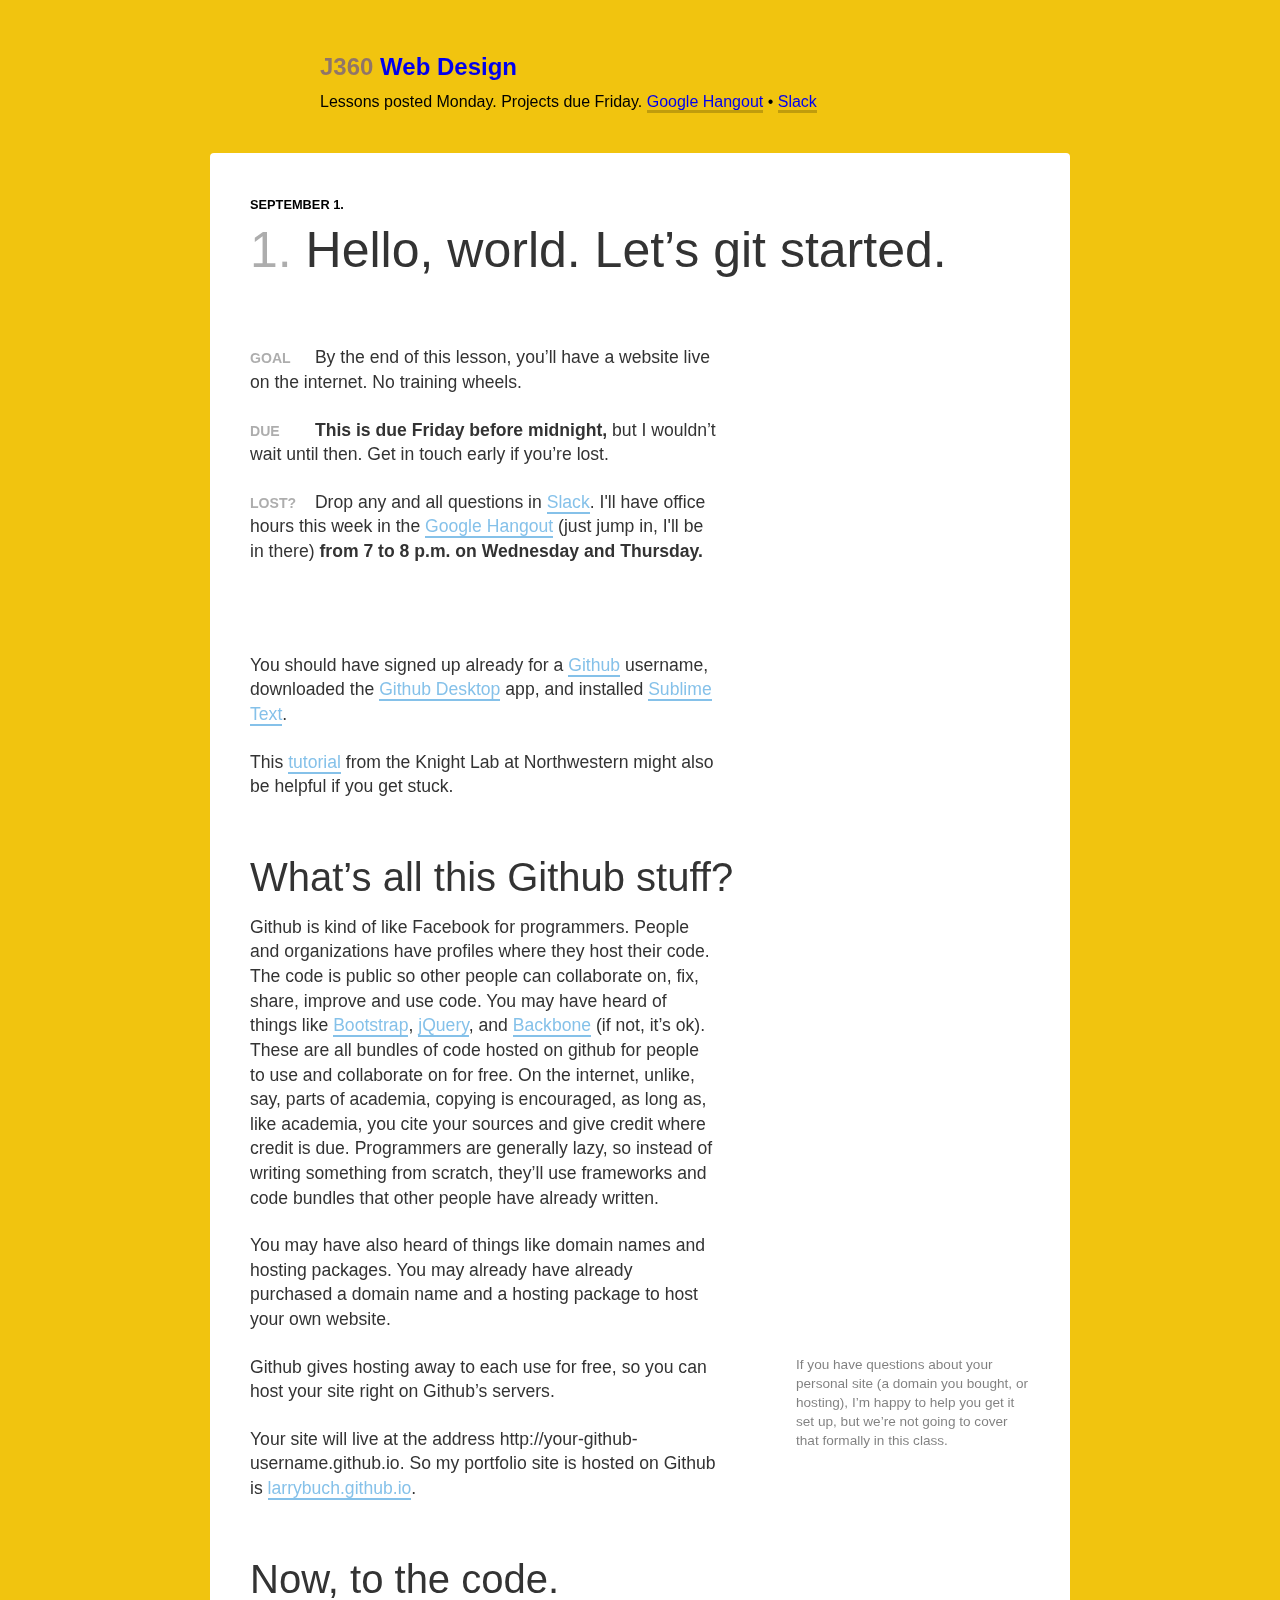
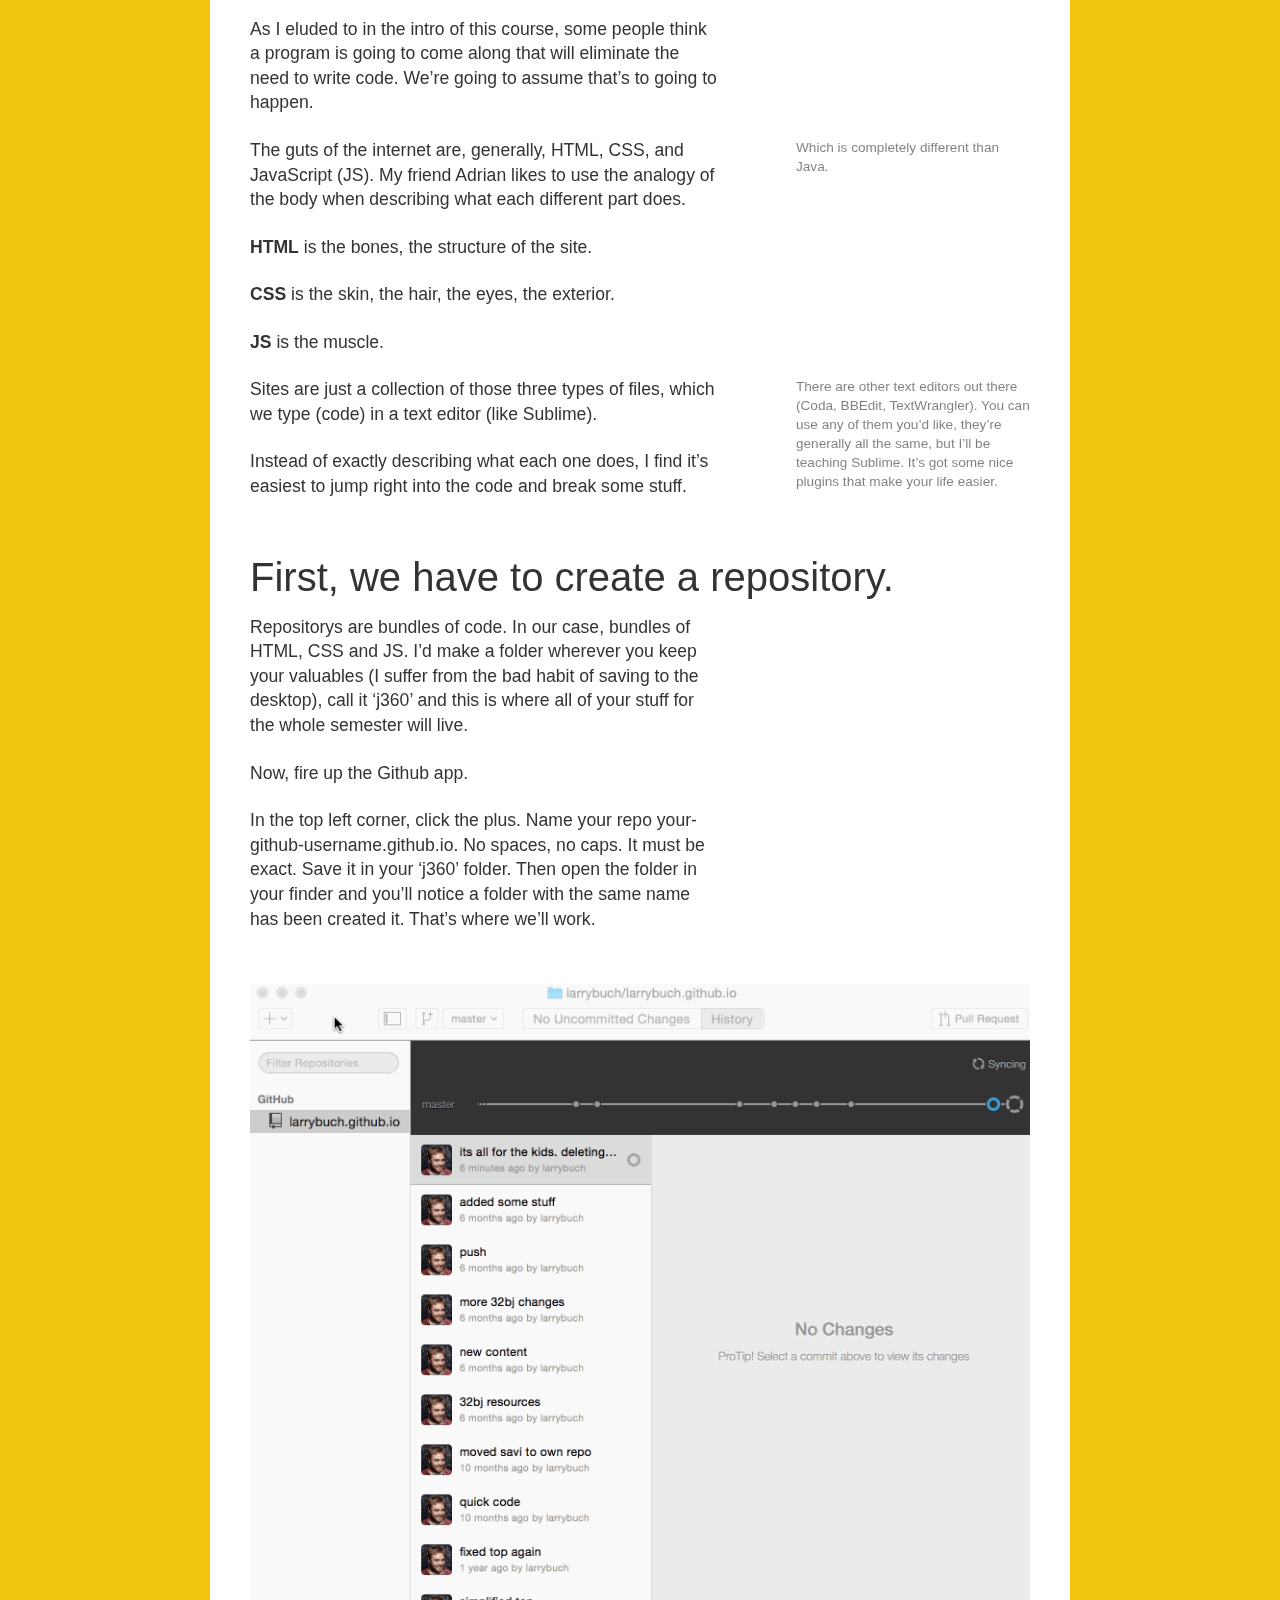
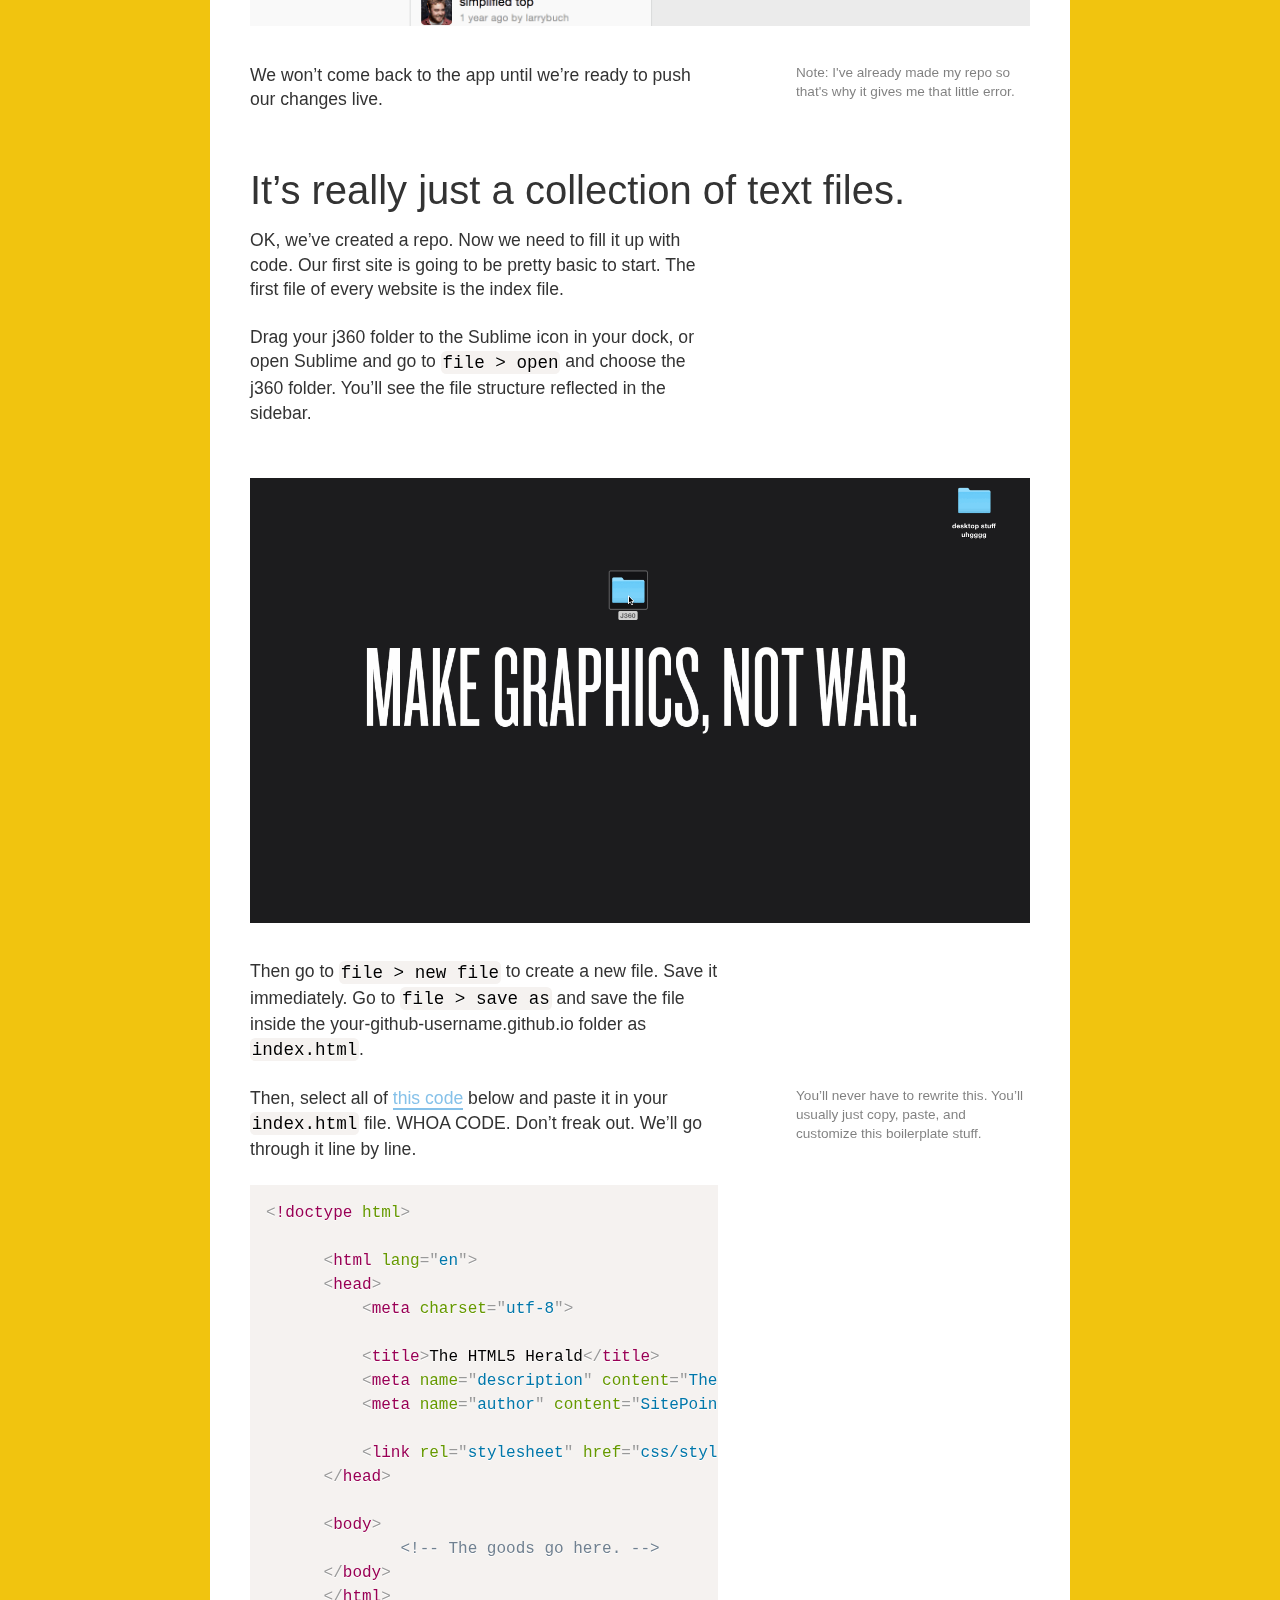
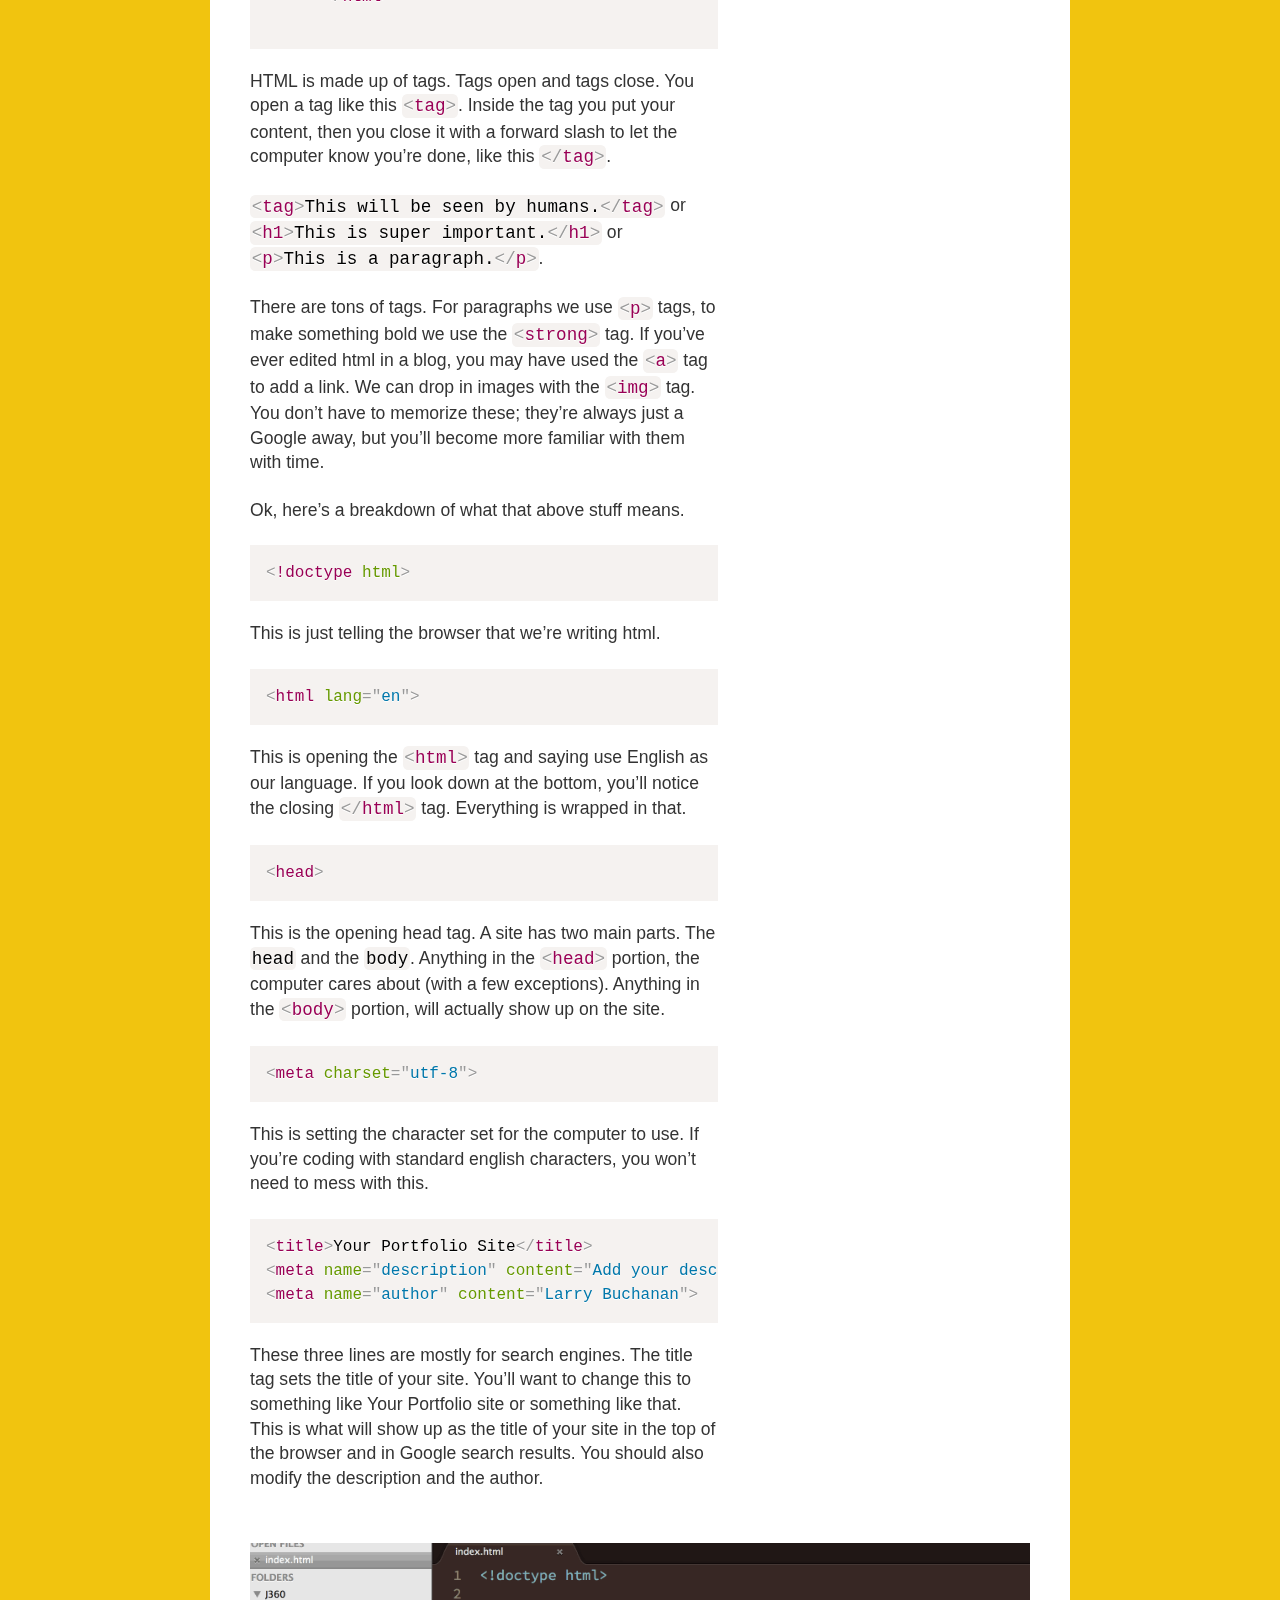
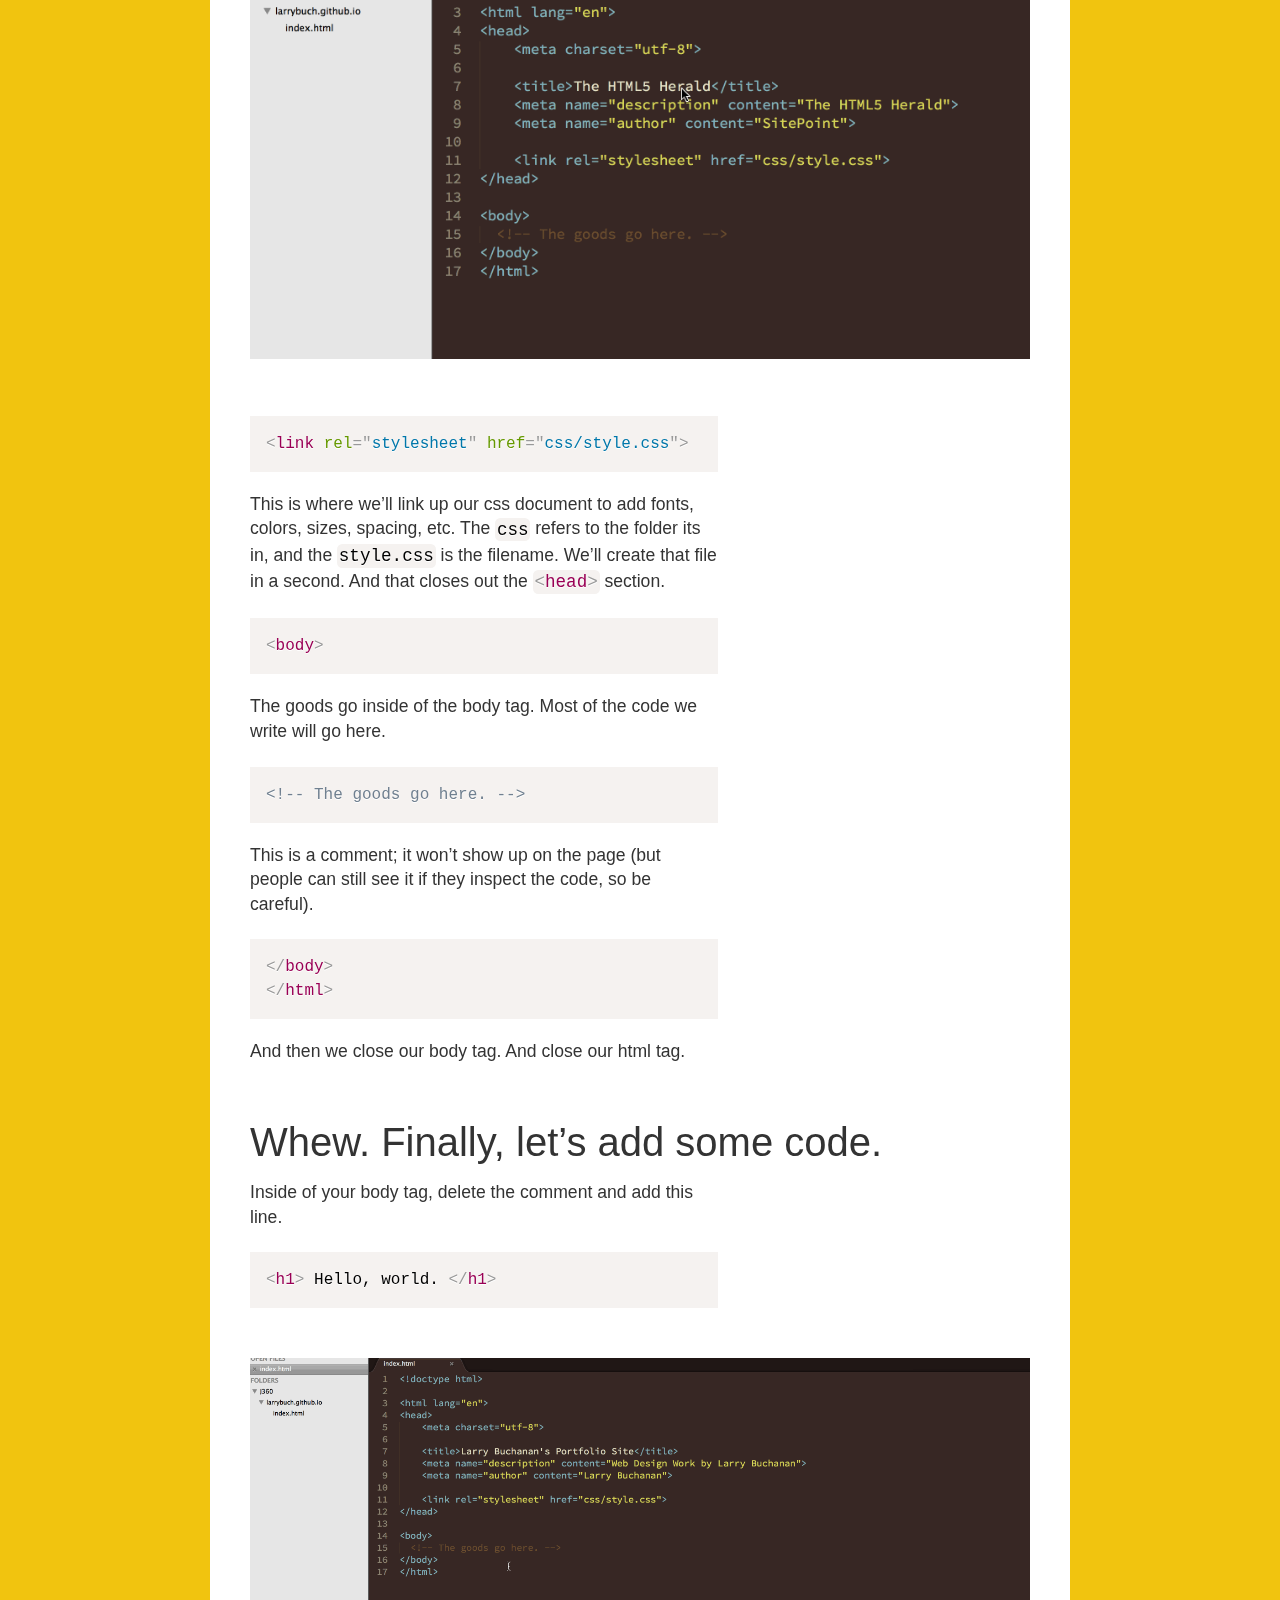
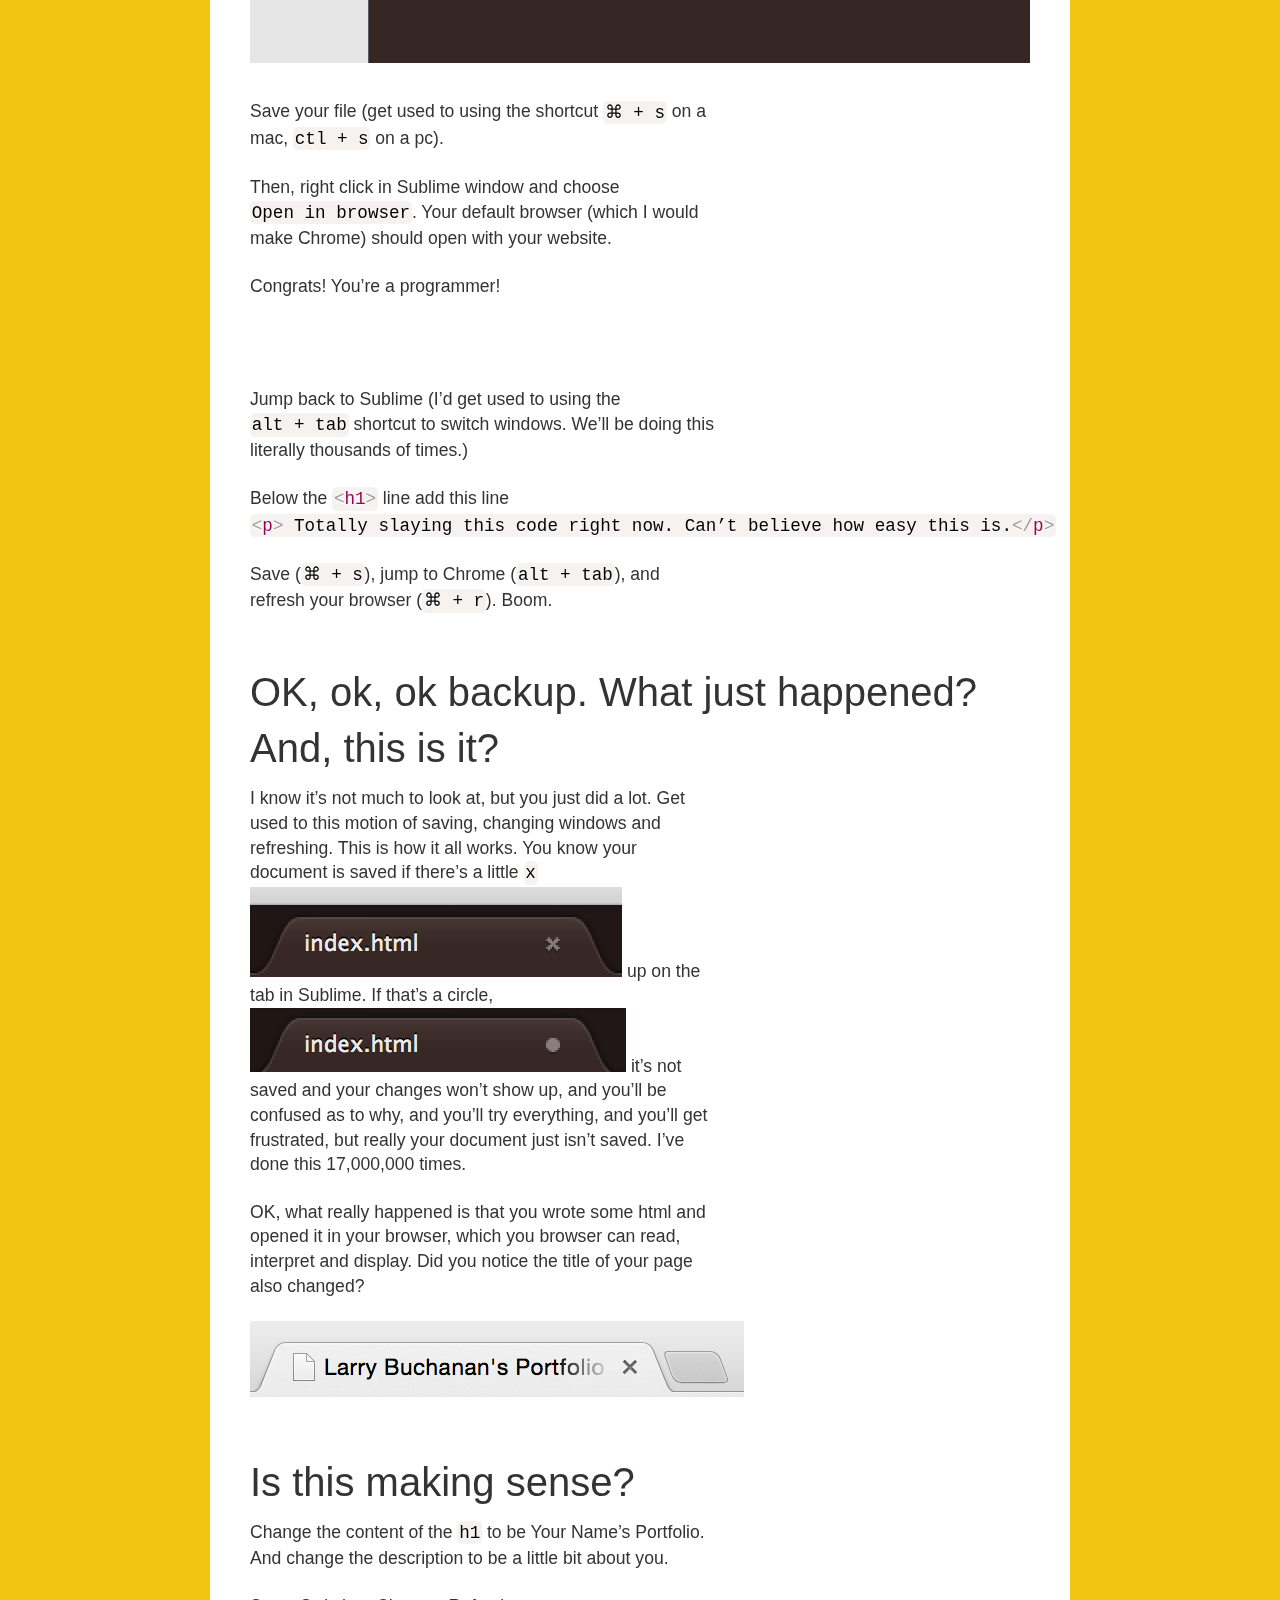
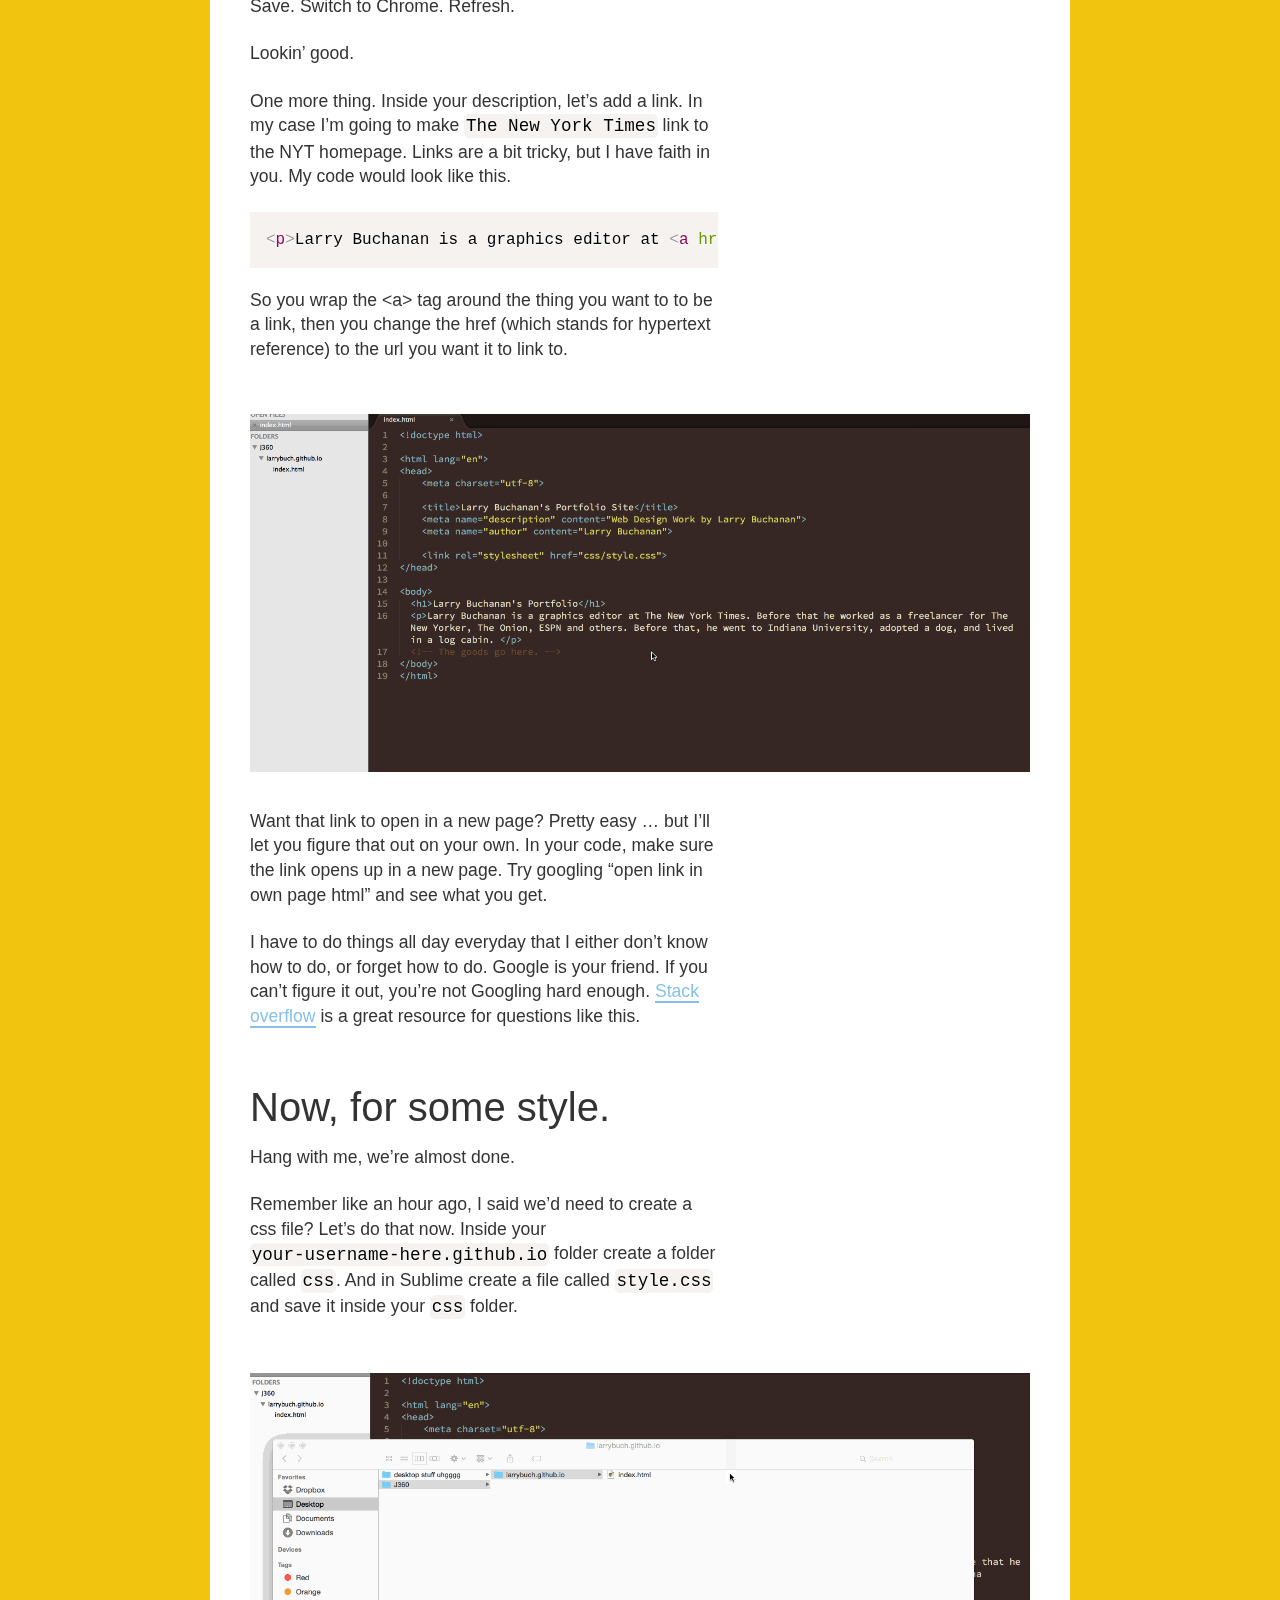
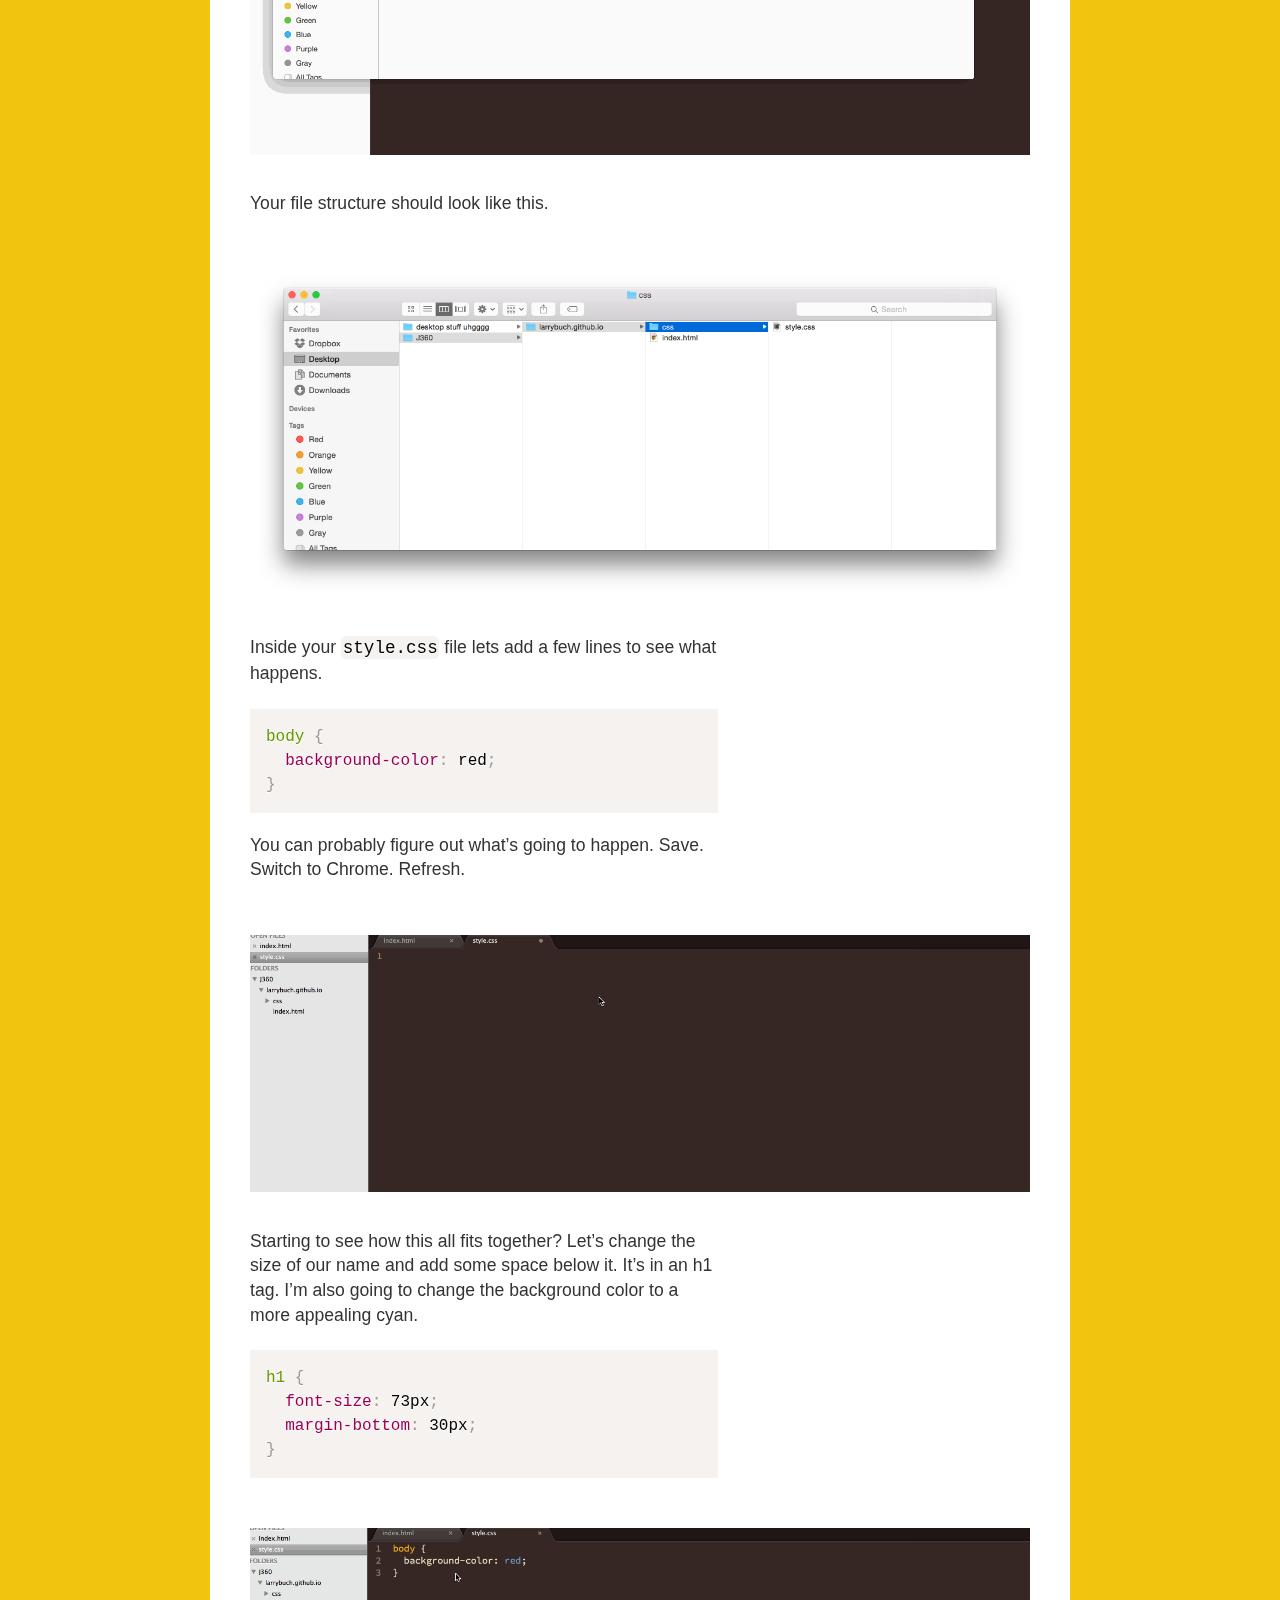
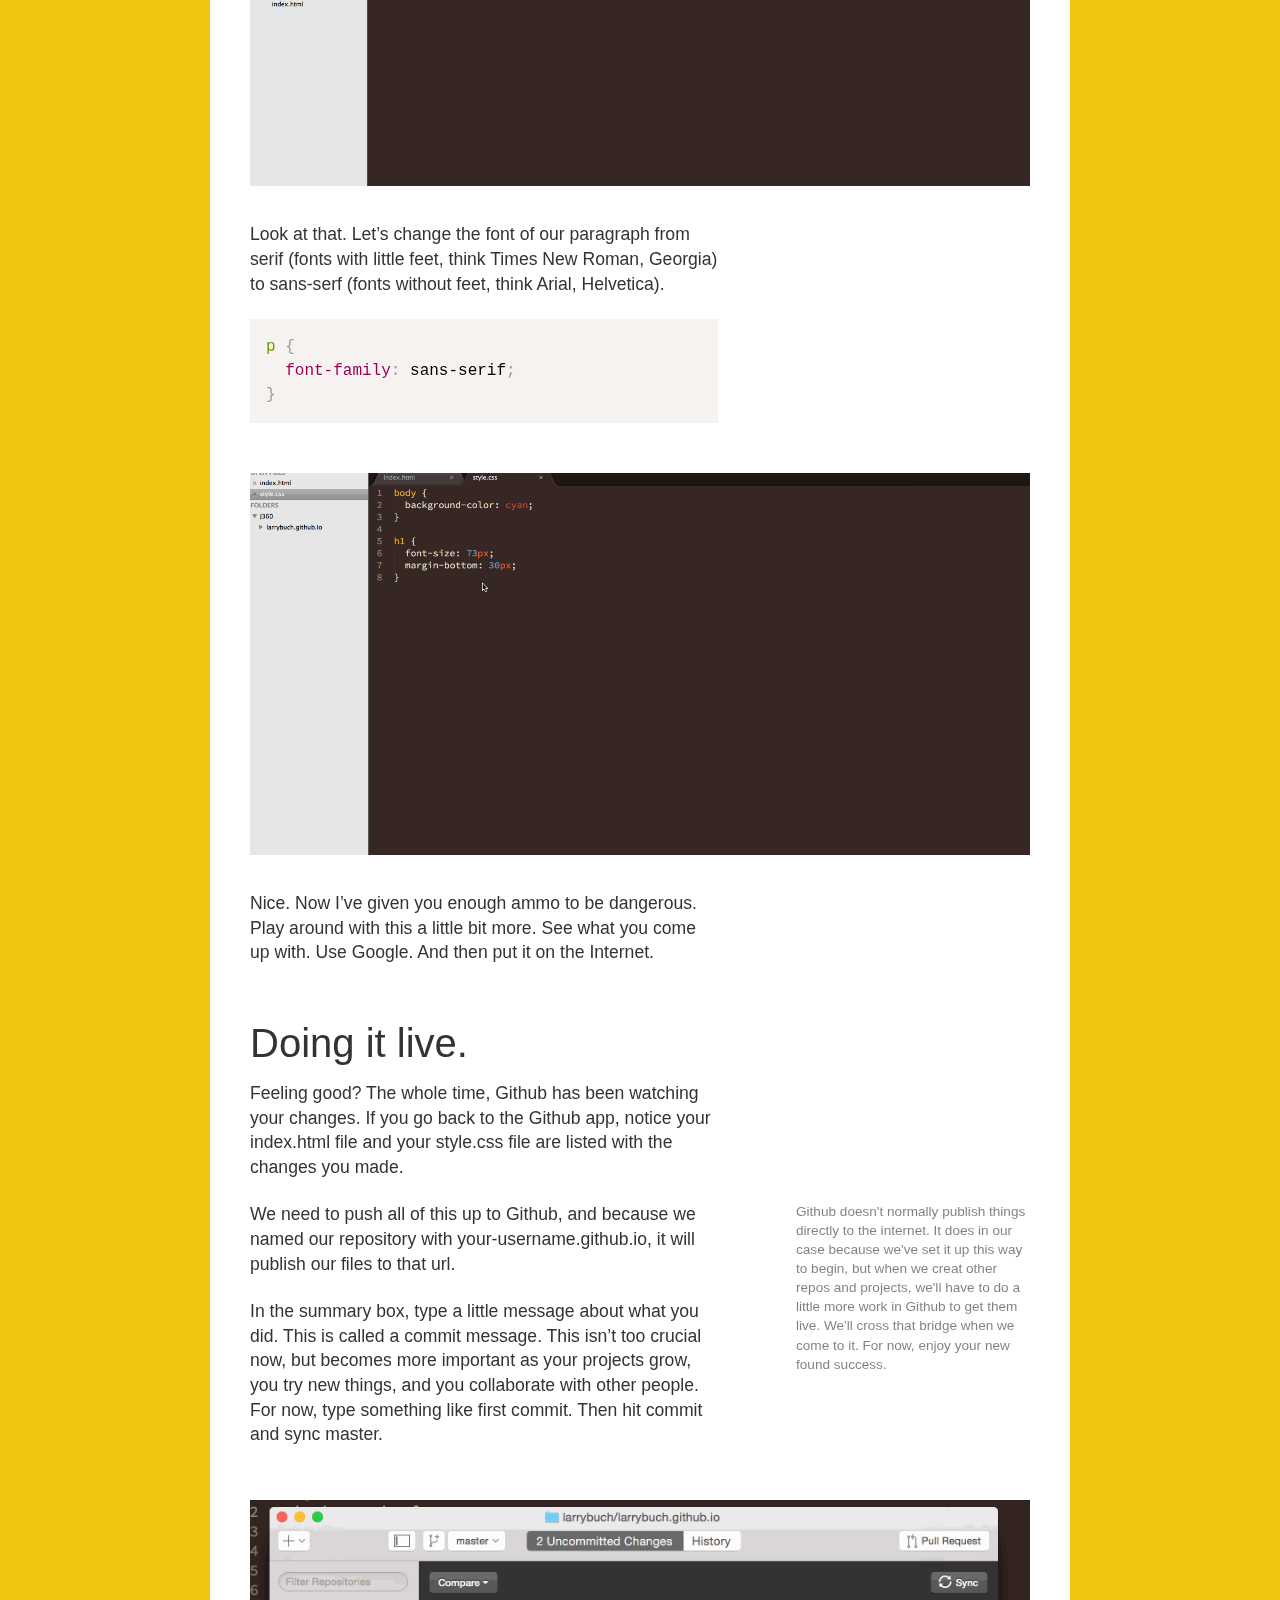
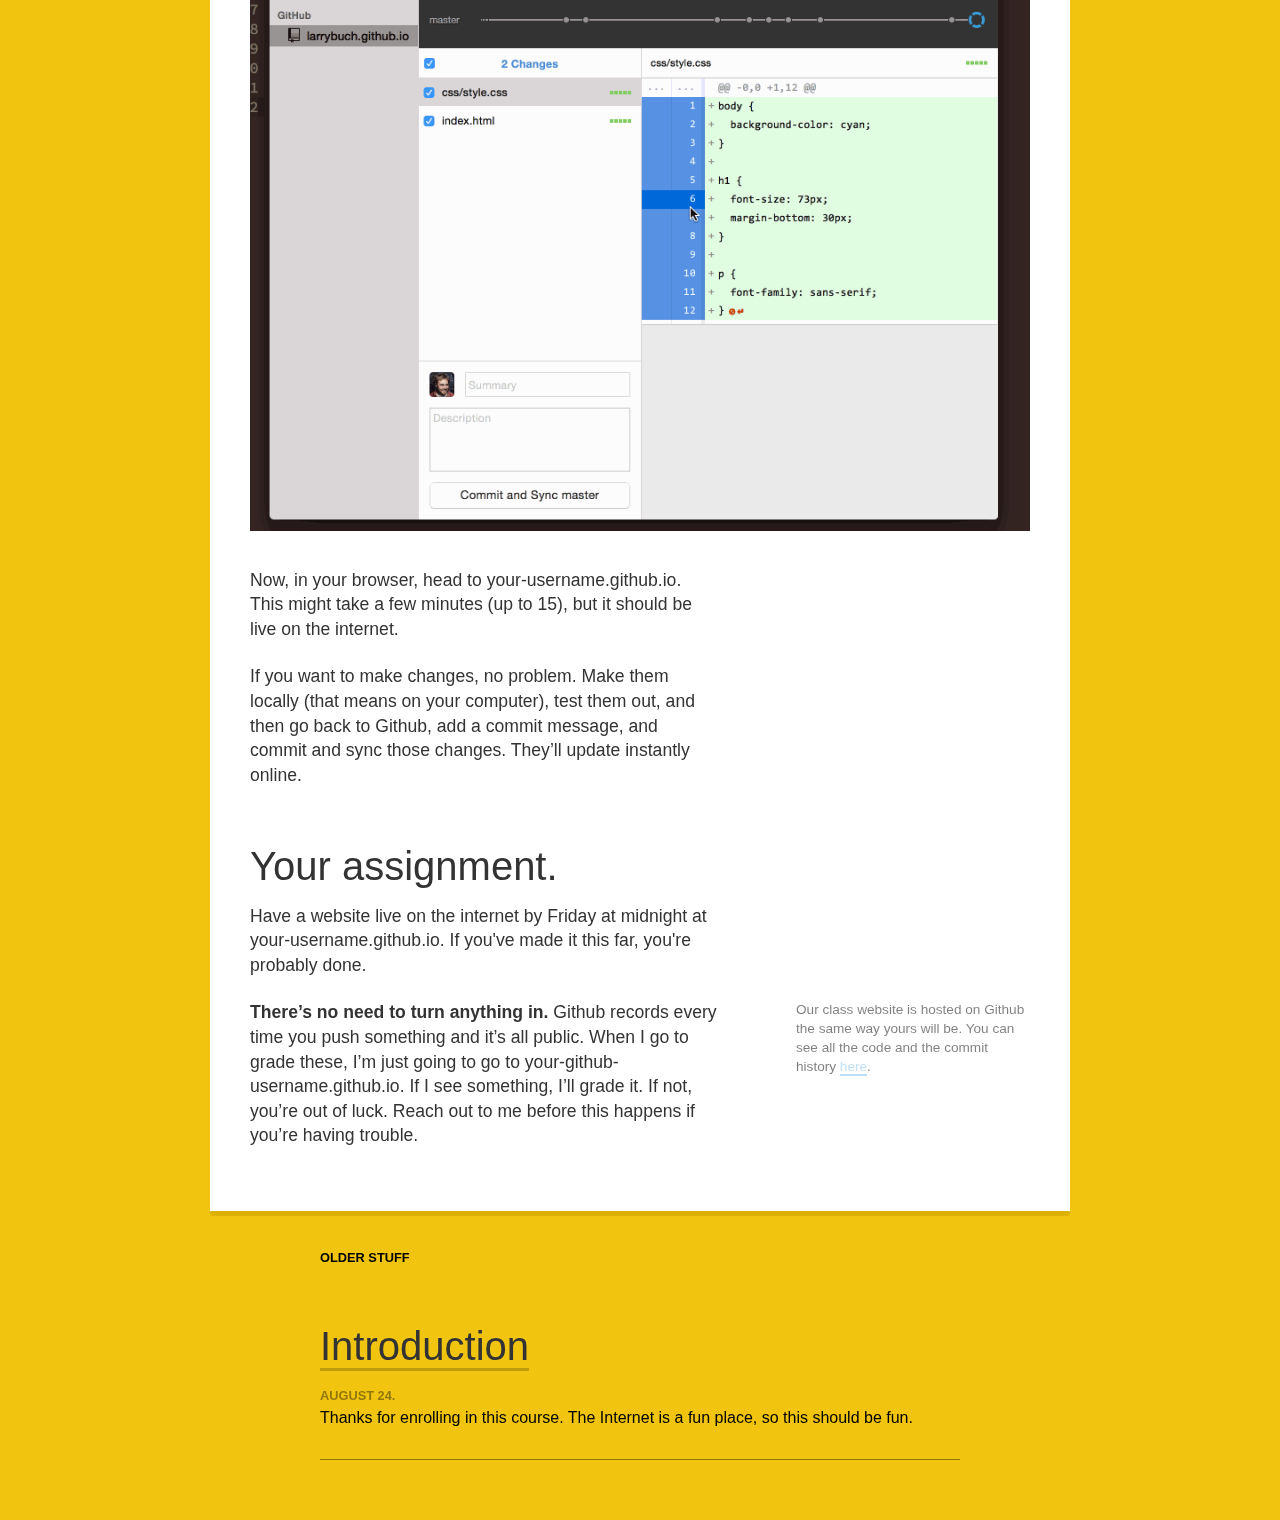
==== lesson-1/index.html @ 1e0d2c80 "lesson 2" ====
<!doctype html>
<html lang="en">
  <head>
  	<meta charset="UTF-8">
  	<title>MSCH-J360 :: Web Design</title>
    <link rel="stylesheet" href="../css/reset.css">
    <link rel="stylesheet" href="../css/prism.css">
    <link rel="stylesheet" href="../css/style.css">
  </head>
<body>
  <header>
    <a href="/"><h1><span class="light">J360</span> Web Design</h1></a>
    <nav>
      <p>Lessons posted Monday. Projects due Friday. <a href="https://plus.google.com/hangouts/_/g55oo7bougg6b5f326f7m4avcya" target="_blank">Google Hangout</a> • <a href="https://j360.slack.com" target="_blank">Slack</a></p>
    </nav>
  </header>
  <div class="container">
    <div class="current-lesson">

      <span class="kicker">September 1.</span>

      <h2><span class="light">1.</span> Hello, world. Let’s git started.</h2>
      
      <p><span class="kicker light">Goal</span> By the end of this lesson, you’ll have a website live on the internet. No training wheels.</p>
      
      <p><span class="kicker light">due</span> <strong>This is due Friday before midnight,</strong> but I wouldn’t wait until then. Get in touch early if you’re lost.</p></p>
      <p><span class="kicker light">Lost?</span> Drop any and all questions in <a href="https://j360.slack.com/messages">Slack</a>. I'll have office hours this week in the <a href="https://plus.google.com/hangouts/_/g55oo7bougg6b5f326f7m4avcya">Google Hangout</a> (just jump in, I'll be in there) <strong>from 7 to 8 p.m. on Wednesday and Thursday.</strong></p>

      <img class="full" src="https://media.giphy.com/media/iYDlg0CljYqTm/giphy.gif" alt="">

      <p>You should have signed up already for a <a href="https://github.com/">Github</a> username, downloaded the <a href="https://desktop.github.com/">Github Desktop</a> app, and installed <a href="http://www.sublimetext.com/">Sublime Text</a>.</p>

      <p>This <a href="http://knightlab.northwestern.edu/2013/08/02/how-to-portfolio-sites-for-journalists-github-makes-em-cheap-and-kinda-easy/">tutorial</a> from the Knight Lab at Northwestern might also be helpful if you get stuck.</p>

      <h3>What’s all this Github stuff?</h3>

      <p>Github is kind of like Facebook for programmers. People and organizations have profiles where they host their code. The code is public so other people can collaborate on, fix, share, improve and use code. You may have heard of things like <a href="https://github.com/twbs/bootstrap">Bootstrap</a>, <a href="https://github.com/jquery/jquery">jQuery</a>, and <a href="https://github.com/jashkenas/backbone">Backbone</a> (if not, it’s ok). These are all bundles of code hosted on github for people to use and collaborate on for free. On the internet, unlike, say, parts of academia, copying is encouraged, as long as, like academia, you cite your sources and give credit where credit is due. Programmers are generally lazy, so instead of writing something from scratch, they’ll use frameworks and code bundles that other people have already written. </p>

      <p>You may have also heard of things like domain names and hosting packages. You may already have already purchased a domain name and a hosting package to host your own website. </p>

      <aside>If you have questions about your personal site (a domain you bought, or hosting), I’m happy to help you get it set up, but we’re not going to cover that formally in this class.</aside>

      <p>Github gives hosting away to each use for free, so you can host your site right on Github’s servers. </p>

      <p>Your site will live at the address http://your-github-username.github.io. So my portfolio site is hosted on Github is <a href="http://larrybuch.github.io">larrybuch.github.io</a>.</p>

      <h3>Now, to the code.</h3>

      <p>As I eluded to in the intro of this course, some people think a program is going to come along that will eliminate the need to write code. We’re going to assume that’s to going to happen. </p>

      <aside>Which is completely different than Java.</aside>

      <p>The guts of the internet are, generally, HTML, CSS, and JavaScript (JS). My friend Adrian likes to use the analogy of the body when describing what each different part does. </p>

      <p><strong>HTML</strong> is the bones, the structure of the site. </p>

      <p><strong>CSS</strong> is the skin, the hair, the eyes, the exterior.</p>

      <p><strong>JS</strong> is the muscle. </p>

      <aside>There are other text editors out there (Coda, BBEdit, TextWrangler). You can use any of them you’d like, they’re generally all the same, but I’ll be teaching Sublime. It’s got some nice plugins that make your life easier.</aside>

      <p>Sites are just a collection of those three types of files, which we type (code) in a text editor (like Sublime).</p>

      <p>Instead of exactly describing what each one does, I find it’s easiest to jump right into the code and break some stuff. </p>

      <h3>First, we have to create a repository.</h3>

      <p>Repositorys are bundles of code. In our case, bundles of HTML, CSS and JS. I’d make a folder wherever you keep your valuables (I suffer from the bad habit of saving to the desktop), call it ‘j360’ and this is where all of your stuff for the whole semester will live. </p>

      <p>Now, fire up the Github app. </p>

      <p>In the top left corner, click the plus. Name your repo your-github-username.github.io. No spaces, no caps. It must be exact. Save it in your ‘j360’ folder. Then open the folder in your finder and you’ll notice a folder with the same name has been created it. That’s where we’ll work.</p>

      <img class="full" src="../gifs/add-a-repo.gif" alt="">

      <aside>Note: I've already made my repo so that's why it gives me that little error.</aside>

      <p>We won’t come back to the app until we’re ready to push our changes live.</p>

      <h3>It’s really just a collection of text files.</h3>

      <p>OK, we’ve created a repo. Now we need to fill it up with code. Our first site is going to be pretty basic to start. The first file of every website is the index file. </p>

      <p>Drag your j360 folder to the Sublime icon in your dock, or open Sublime and go to <code class="language-* language-markup">file &gt; open</code> and choose the j360 folder. You’ll see the file structure reflected in the sidebar. </p>

      <img class="full" src="../gifs/open-folder-in-sublime.gif" alt="">

      <p>Then go to <code class="language-* language-markup">file &gt; new file</code> to create a new file. Save it immediately. Go to <code class="language-* language-markup">file &gt; save as</code> and save the file inside the your-github-username.github.io folder as <code class="language-* language-markup">index.html</code>.</p>

      <aside>You’ll never have to rewrite this. You’ll usually just copy, paste, and customize this boilerplate stuff.</aside> 

      <p>Then, select all of <a href="http://www.sitepoint.com/a-basic-html5-template/">this code</a> below and paste it in your <code class="language-* language-markup">index.html</code> file. WHOA CODE. Don’t freak out. We’ll go through it line by line.</p>

      <pre><code class="language-markup">&lt;!doctype html&gt;

      &lt;html lang="en"&gt;
      &lt;head&gt;
          &lt;meta charset="utf-8"&gt;

          &lt;title&gt;The HTML5 Herald&lt;/title&gt;
          &lt;meta name="description" content="The HTML5 Herald"&gt;
          &lt;meta name="author" content="SitePoint"&gt;

          &lt;link rel="stylesheet" href="css/style.css"&gt;
      &lt;/head&gt;

      &lt;body&gt;
              &lt;!-- The goods go here. --&gt;
      &lt;/body&gt;
      &lt;/html&gt;
      </code></pre>

      <p>HTML is made up of tags. Tags open and tags close. You open a tag like this <code class="language-* language-markup">&lt;tag&gt;</code>. Inside the tag you put your content, then you close it with a forward slash to let the computer know you’re done, like this <code class="language-* language-markup">&lt;/tag&gt;</code>. </p>

      <p><code class="language-* language-markup">&lt;tag&gt;This will be seen by humans.&lt;/tag&gt;</code> or <code class="language-* language-markup">&lt;h1&gt;This is super important.&lt;/h1&gt;</code> or <code class="language-* language-markup">&lt;p&gt;This is a paragraph.&lt;/p&gt;</code>. </p>

      <p>There are tons of tags. For paragraphs we use <code class="language-* language-markup">&lt;p&gt;</code> tags, to make something bold we use the <code class="language-* language-markup">&lt;strong&gt;</code> tag. If you’ve ever edited html in a blog, you may have used the <code class="language-* language-markup">&lt;a&gt;</code> tag to add a link. We can drop in images with the <code class="language-* language-markup">&lt;img&gt;</code> tag. You don’t have to memorize these; they’re always just a Google away, but you’ll become more familiar with them with time. </p>

      <p>Ok, here’s a breakdown of what that above stuff means.</p>

      <pre><code class="language-markup">&lt;!doctype html&gt;</code></pre>

      <p>This is just telling the browser that we’re writing html. </p>

      <pre><code class="language-markup">&lt;html lang="en"&gt;</code></pre>

      <p>This is opening the <code class="language-* language-markup">&lt;html&gt;</code> tag and saying use English as our language. If you look down at the bottom, you’ll notice the closing <code class="language-* language-markup">&lt;/html&gt;</code> tag. Everything is wrapped in that. </p>

      <pre><code class="language-markup">&lt;head&gt;</code></pre>

      <p>This is the opening head tag. A site has two main parts. The <code class="language-* language-markup">head</code> and the <code class="language-* language-markup">body</code>. Anything in the <code class="language-* language-markup">&lt;head&gt;</code> portion, the computer cares about (with a few exceptions). Anything in the <code class="language-* language-markup">&lt;body&gt;</code> portion, will actually show up on the site.</p>

      <pre><code class="language-markup">&lt;meta charset="utf-8"&gt;</code></pre>

      <p>This is setting the character set for the computer to use. If you’re coding with standard english characters, you won’t need to mess with this. </p>

      <pre><code class="language-markup">&lt;title&gt;Your Portfolio Site&lt;/title&gt;
&lt;meta name="description" content="Add your description here."&gt;
&lt;meta name="author" content="Larry Buchanan"&gt;</code></pre>

      <p>These three lines are mostly for search engines. The title tag sets the title of your site. You’ll want to change this to something like <code>Your Portfolio site</code> or something like that. This is what will show up as the title of your site in the top of the browser and in Google search results. You should also modify the description and the author. </p>

      <img class="full" src="../gifs/editing-html.gif" alt="">

      <pre><code class="language-markup">&lt;link rel="stylesheet" href="css/style.css"&gt;</code></pre>

      <p>This is where we’ll link up our css document to add fonts, colors, sizes, spacing, etc. The <code class="language-* language-markup">css</code> refers to the folder its in, and the <code class="language-* language-markup">style.css</code> is the filename. We’ll create that file in a second. And that closes out the <code class="language-* language-markup">&lt;head&gt;</code> section.</p>

      <pre><code class="language-markup">&lt;body&gt;</code></pre>

      <p>The goods go inside of the body tag. Most of the code we write will go here. </p>

      <pre><code class="language-markup">&lt;!-- The goods go here. --&gt;</code></pre>

      <p>This is a comment; it won’t show up on the page (but people can still see it if they inspect the code, so be careful).</p>

      <pre><code class="language-markup">&lt;/body&gt;
&lt;/html&gt;</code></pre>

      <p>And then we close our body tag. And close our html tag. </p>

      <h3>Whew. Finally, let’s add some code.</h3>

      <p>Inside of your body tag, delete the comment and add this line.</p>

      <pre><code class="language-markup">&lt;h1&gt; Hello, world. &lt;/h1&gt;</code></pre>

      <img class="full" src="../gifs/finally-coding.gif" alt="">

      <p>Save your file (get used to using the shortcut <code class="language-markup">⌘ + s</code> on a mac, <code class="language-markup">ctl + s</code> on a pc).</p>

      <p>Then, right click in Sublime window and choose <code class="language-markup">Open in browser</code>. Your default browser (which I would make Chrome) should open with your website. </p>

      <p>Congrats! You’re a programmer!</p>

      <img class="full" src="https://media.giphy.com/media/dbZlf5GABvIPu/giphy.gif" alt="">

      <p>Jump back to Sublime (I’d get used to using the <code class="language-* language-markup">alt + tab</code> shortcut to switch windows. We’ll be doing this literally thousands of times.) </p>

      <p>Below the <code class="language-* language-markup">&lt;h1&gt;</code> line add this line <code class="language-* language-markup">&lt;p&gt; Totally slaying this code right now. Can’t believe how easy this is.&lt;/p&gt;</code></p>

      <p>Save (<code class="language-* language-markup">⌘ + s</code>), jump to Chrome (<code class="language-* language-markup">alt + tab</code>), and refresh your browser (<code class="language-* language-markup">⌘ + r</code>). Boom. </p>

      <h3>OK, ok, ok backup. What just happened? And, this is it?</h3>

      <p>I know it’s not much to look at, but you just did a lot. Get used to this motion of saving, changing windows and refreshing. This is how it all works. You know your document is saved if there’s a little <code class="language-* language-markup">x</code> <img src="../images/saved.png" alt=""> up on the tab in Sublime. If that’s a circle, <img src="../images/unsaved.png"> it’s not saved and your changes won’t show up, and you’ll be confused as to why, and you’ll try everything, and you’ll get frustrated, but really your document just isn’t saved. I’ve done this 17,000,000 times.</p>

      <p>OK, what really happened is that you wrote some html and opened it in your browser, which you browser can read, interpret and display. Did you notice the title of your page also changed? </p>

      <img src="../images/title.png" alt="">

      <h3>Is this making sense?</h3>

      <p>Change the content of the <code class="language-* language-markup">h1</code> to be Your Name’s Portfolio. And change the description to be a little bit about you.</p>

      <p>Save. Switch to Chrome. Refresh.</p>

      <p>Lookin’ good.</p>

      <p>One more thing. Inside your description, let’s add a link. In my case I’m going to make <code class="language-* language-markup">The New York Times</code> link to the NYT homepage. Links are a bit tricky, but I have faith in you. My code would look like this. </p>

      <pre><code class="language-markup">&lt;p&gt;Larry Buchanan is a graphics editor at &lt;a href="http://nytimes.com/"&gt;The New York Times&lt;/a&gt;. Before that he worked as a freelancer for The New Yorker, The Onion, ESPN and others. Before that, he went to Indiana University, adopted a dog, and lived in a log cabin. &lt;/p&gt;</code></pre>

      <p>So you wrap the <code>&lt;a&gt;</code> tag around the thing you want to to be a link, then you change the <code>href</code> (which stands for hypertext reference) to the url you want it to link to.</p>

      <img class="full" src="../gifs/adding-a-link.gif" alt="">

      <p>Want that link to open in a new page? Pretty easy … but I’ll let you figure that out on your own. In your code, make sure the link opens up in a new page. Try googling “open link in own page html” and see what you get. </p>

      <p>I have to do things all day everyday that I either don’t know how to do, or forget how to do. Google is your friend. If you can’t figure it out, you’re not Googling hard enough. <a href="http://stackoverflow.com/">Stack overflow</a> is a great resource for questions like this.</p>

      <h3>Now, for some style.</h3>

      <p>Hang with me, we’re almost done.</p>

      <p>Remember like an hour ago, I said we’d need to create a css file? Let’s do that now. Inside your <code class="language-* language-markup">your-username-here.github.io</code> folder create a folder called <code class="language-* language-markup">css</code>. And in Sublime create a file called <code class="language-* language-markup">style.css</code> and save it inside your <code class="language-* language-markup">css</code> folder.</p>

      <img class="full" src="../gifs/css-folder.gif" alt="">

      <p>Your file structure should look like this. </p>

      <img class="full" src="../images/file-structure.png" alt="">

      <p>Inside your <code class="language-* language-markup">style.css</code> file lets add a few lines to see what happens. </p>

      <pre><code class="language-css">body {
  background-color: red;
}</code></pre>

      <p>You can probably figure out what’s going to happen. Save. Switch to Chrome. Refresh.</p>

      <img class="full" src="../gifs/red-background.gif" alt="">

      <p>Starting to see how this all fits together? Let’s change the size of our name and add some space below it. It’s in an h1 tag. I’m also going to change the background color to a more appealing cyan.</p>

      <pre><code class="language-css">h1 {
  font-size: 73px;
  margin-bottom: 30px;
}</code></pre>

      <img class="full" src="../gifs/name-size.gif" alt="">

      <p>Look at that. Let’s change the font of our paragraph from serif (fonts with little feet, think Times New Roman, Georgia) to sans-serf (fonts without feet, think Arial, Helvetica). </p>

      <pre><code class="language-css">p { 
  font-family: sans-serif;
}</code></pre>

      <img class="full" src="../gifs/font-change.gif" alt="">

      <p>Nice. Now I’ve given you enough ammo to be dangerous. Play around with this a little bit more. See what you come up with. Use Google. And then put it on the Internet.</p>

      <h3>Doing it live.</h3>

      <p>Feeling good? The whole time, Github has been watching your changes. If you go back to the Github app, notice your index.html file and your style.css file are listed with the changes you made.</p>

      <aside>Github doesn't normally publish things directly to the internet. It does in our case because we've set it up this way to begin, but when we creat other repos and projects, we'll have to do a little more work in Github to get them live. We'll cross that bridge when we come to it. For now, enjoy your new found success.</aside>

      <p>We need to push all of this up to Github, and because we named our repository with your-username.github.io, it will publish our files to that url. </p>

      <p>In the summary box, type a little message about what you did. This is called a commit message. This isn’t too crucial now, but becomes more important as your projects grow, you try new things, and you collaborate with other people. For now, type something like <code>first commit</code>. Then hit <code>commit and sync master</code>.</p>

      <img class="full" src="../gifs/pushing-to-git.gif" alt="">

      <p>Now, in your browser, head to your-username.github.io. This might take a few minutes (up to 15), but it should be live on the internet.</p>

      <p>If you want to make changes, no problem. Make them locally (that means on your computer), test them out, and then go back to Github, add a commit message, and commit and sync those changes. They’ll update instantly online.</p>

      <h3>Your assignment.</h3>

      <p>Have a website live on the internet by Friday at midnight at your-username.github.io. If you've made it this far, you're probably done.</p>

      <aside>Our class website is hosted on Github the same way yours will be. You can see all the code and the commit history <a href="https://github.com/msch-j360/msch-j360.github.io/commits/master">here</a>.</aside>

      <p><strong>There’s no need to turn anything in.</strong> Github records every time you push something and it’s all public. When I go to grade these, I’m just going to go to your-github-username.github.io. If I see something, I’ll grade it. If not, you’re out of luck. Reach out to me before this happens if you’re having trouble.</p>

    </div>
  </div> <!-- end container -->

  <div class="posts">
    <span class="kicker">older stuff</span>
    <div class="post">
      <h3><a href="/intro">Introduction</a></h3>
      <span class="kicker light">August 24.</span>
      <p>Thanks for enrolling in this course. The Internet is a fun place, so this should be fun.</p>
    </div>
  </div>

  <script src="../js/prism.js"></script>
  <script src="//use.typekit.net/nxp4xpr.js"></script>
  <script>try{Typekit.load({ async: true });}catch(e){}</script>
</body>
</html>
---- css/prism.css ----
/* http://prismjs.com/download.html?themes=prism&languages=markup+css+clike+javascript */
/**
 * prism.js default theme for JavaScript, CSS and HTML
 * Based on dabblet (http://dabblet.com)
 * @author Lea Verou
 */

code[class*="language-"],
pre[class*="language-"] {
	color: black;
	text-shadow: 0 1px white;
	font-family: Consolas, Monaco, 'Andale Mono', 'Ubuntu Mono', monospace;
	direction: ltr;
	text-align: left;
	white-space: pre;
	word-spacing: normal;
	word-break: normal;
	word-wrap: normal;
	line-height: 1.5;

	-moz-tab-size: 4;
	-o-tab-size: 4;
	tab-size: 4;

	-webkit-hyphens: none;
	-moz-hyphens: none;
	-ms-hyphens: none;
	hyphens: none;
}

pre[class*="language-"]::-moz-selection, pre[class*="language-"] ::-moz-selection,
code[class*="language-"]::-moz-selection, code[class*="language-"] ::-moz-selection {
	text-shadow: none;
	background: #b3d4fc;
}

pre[class*="language-"]::selection, pre[class*="language-"] ::selection,
code[class*="language-"]::selection, code[class*="language-"] ::selection {
	text-shadow: none;
	background: #b3d4fc;
}

@media print {
	code[class*="language-"],
	pre[class*="language-"] {
		text-shadow: none;
	}
}

/* Code blocks */
pre[class*="language-"] {
	padding: 1em;
	margin: .5em 0;
	overflow: auto;
}

:not(pre) > code[class*="language-"],
pre[class*="language-"] {
	background: #f5f2f0;
}

/* Inline code */
:not(pre) > code[class*="language-"] {
	padding: .1em;
	border-radius: .3em;
}

.token.comment,
.token.prolog,
.token.doctype,
.token.cdata {
	color: slategray;
}

.token.punctuation {
	color: #999;
}

.namespace {
	opacity: .7;
}

.token.property,
.token.tag,
.token.boolean,
.token.number,
.token.constant,
.token.symbol,
.token.deleted {
	color: #905;
}

.token.selector,
.token.attr-name,
.token.string,
.token.char,
.token.builtin,
.token.inserted {
	color: #690;
}

.token.operator,
.token.entity,
.token.url,
.language-css .token.string,
.style .token.string {
	color: #a67f59;
	background: hsla(0, 0%, 100%, .5);
}

.token.atrule,
.token.attr-value,
.token.keyword {
	color: #07a;
}

.token.function {
	color: #DD4A68;
}

.token.regex,
.token.important,
.token.variable {
	color: #e90;
}

.token.important,
.token.bold {
	font-weight: bold;
}
.token.italic {
	font-style: italic;
}

.token.entity {
	cursor: help;
}
---- css/style.css ----
* {
  box-sizing: border-box;
}

body {
  background-color: rgba(241, 196, 15,1.0);
  padding: 20px;
  line-height: 1.4;
}

p {
  font-family: "rooney-sans", 'Helvetica Neue', arial, sans-serif;
}

header, .posts {
  max-width: 640px;
  margin: 30px auto 40px auto;
}

strong {
  font-weight: 800;
}

h1 {
  font-family: "rooney-web", 'Helvetica Neue', arial, sans-serif;
  font-size: 24px;
  font-weight: 800;
  margin-bottom: 7px;
}
.light {
  opacity: .4;
}

a {
  text-decoration: none;
  border-bottom: 3px solid rgba(0,0,0,.2);
}
a:hover {
  border-bottom: 3px solid rgba(0,0,0,.5);
}
a:visited {
  color: black;
}

.container a {
  color: #3498db !important;
  border-bottom: 2px solid #3498db;
  opacity: .6;
  transition: .25s all;
}
.container a:hover {
  color: #2e8ece;
  opacity: 1;
}
.container pre {
  max-width: 60%;
  margin: 20px 0;
}
.container p {
  max-width: 60%;
  font-size: 1.1em;
  margin-bottom: 1.3em;
  color: #333;
}
img.full {
  width: 100%;
  margin: 30px 0;
}
.kicker {
  text-transform: uppercase;
  font-weight: 800;
  font-family: "rooney-sans", 'Helvetica Neue', arial, sans-serif;
  font-size: .8em;
  padding-right: 8px;
  display: inline-block;
}
p .kicker {
  width: 60px;
}

h2 {
  font-family: "rooney-web", 'Helvetica Neue', arial, sans-serif;
  font-size: 50px;
  color: #333;
  margin-bottom: 60px;
}

h3 {
  font-family: "rooney-web", 'Helvetica Neue', arial, sans-serif;
  font-size: 40px;
  color: #333;
  margin: 50px 0 10px;
}


.current-lesson {
  background-color: white;
  max-width: 860px;
  padding: 40px;
  margin: 0 auto;
  border-bottom: 5px solid rgba(221, 176, 5,1.0);
  border-radius: 4px;
}

aside {
  width: 30%;
  float: right;
  font-family: "rooney-sans", 'Helvetica Neue', arial, sans-serif;
  opacity: .5;
  font-size: .85em;
}

.post {
  margin-bottom: 30px;
  padding-bottom: 30px;
  border-bottom: 1px solid rgba(0,0,0,.4);
}

.post a {
  color: #333;
}

ul {
  margin-bottom: 1em;
  font-family: "rooney-sans", 'Helvetica Neue', arial, sans-serif;
}

li {
  list-style: circle;
}


/*h3 {
  font-family: "rooney-web", 'Helvetica Neue', arial, sans-serif;
  font-size: 3.4em;
  font-weight: 100;
  font-style: normal;
  letter-spacing: -.02em;
  color: #363636;
}*/
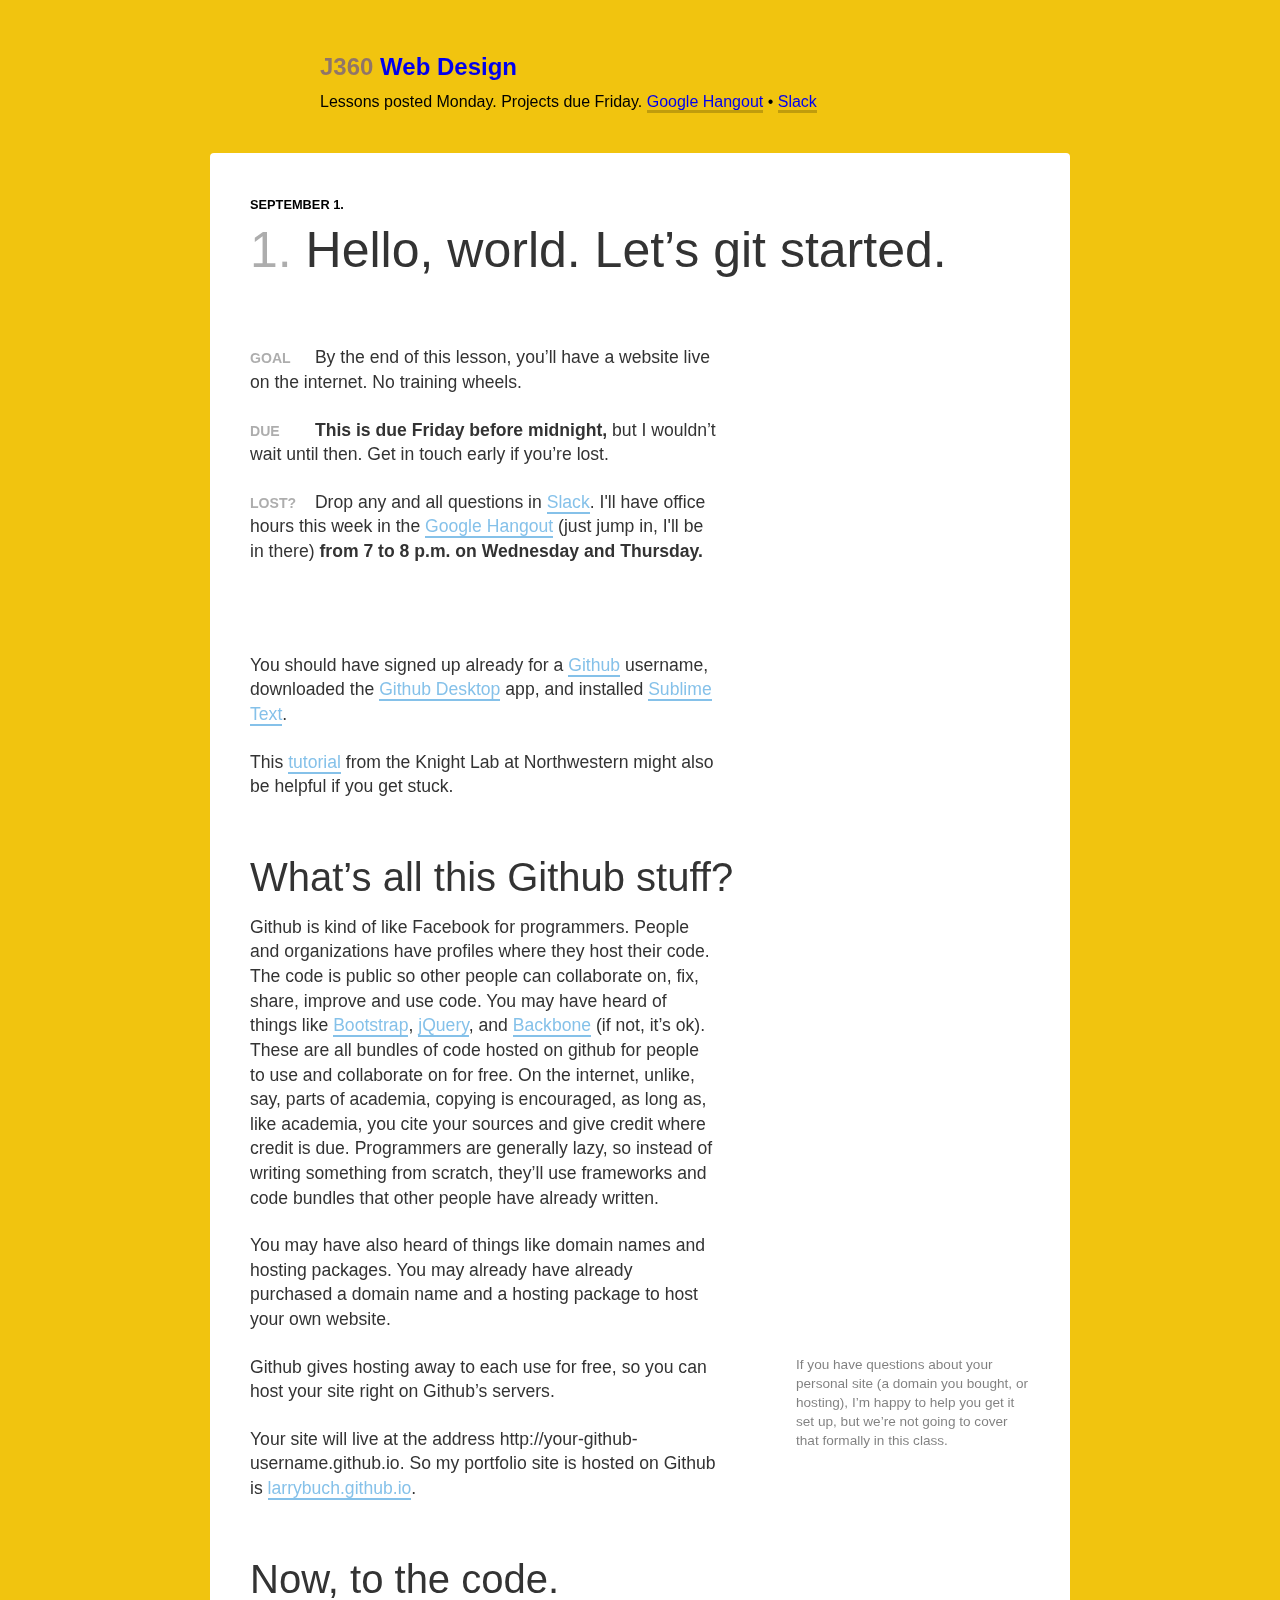
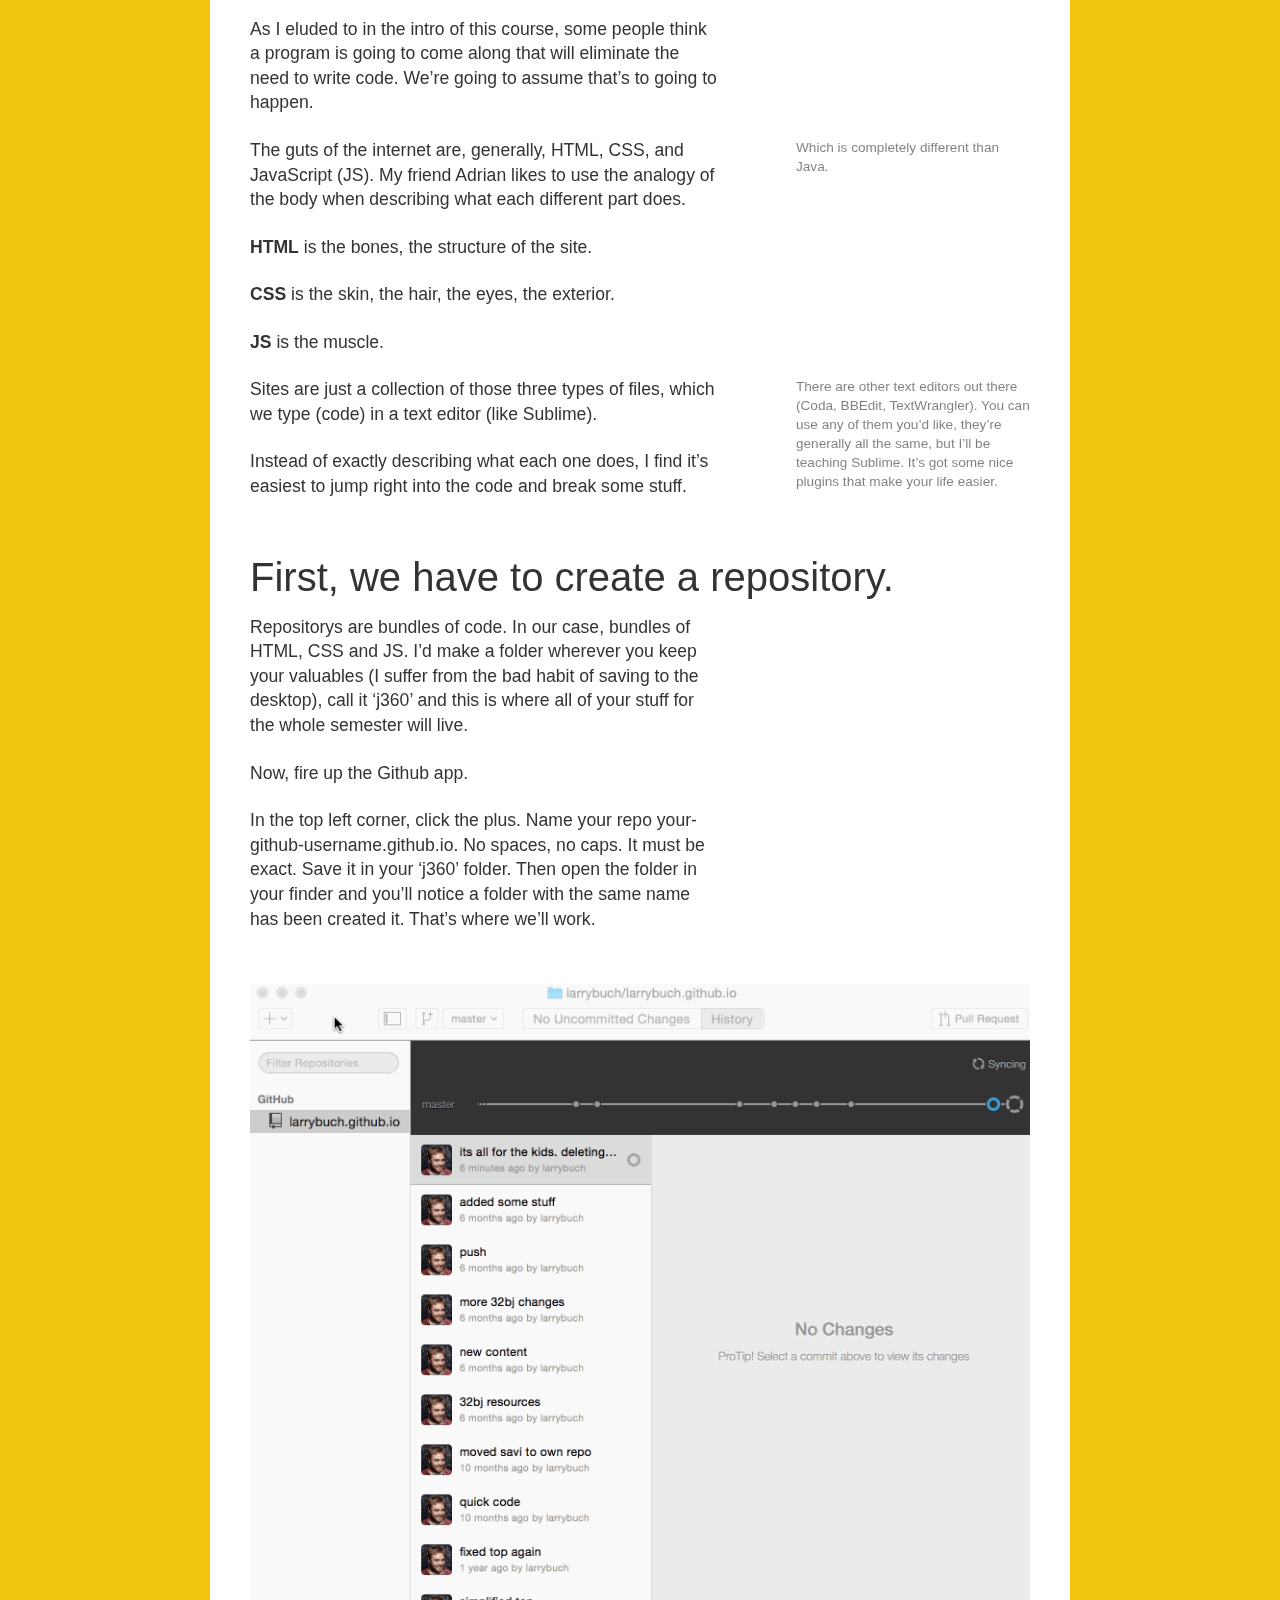
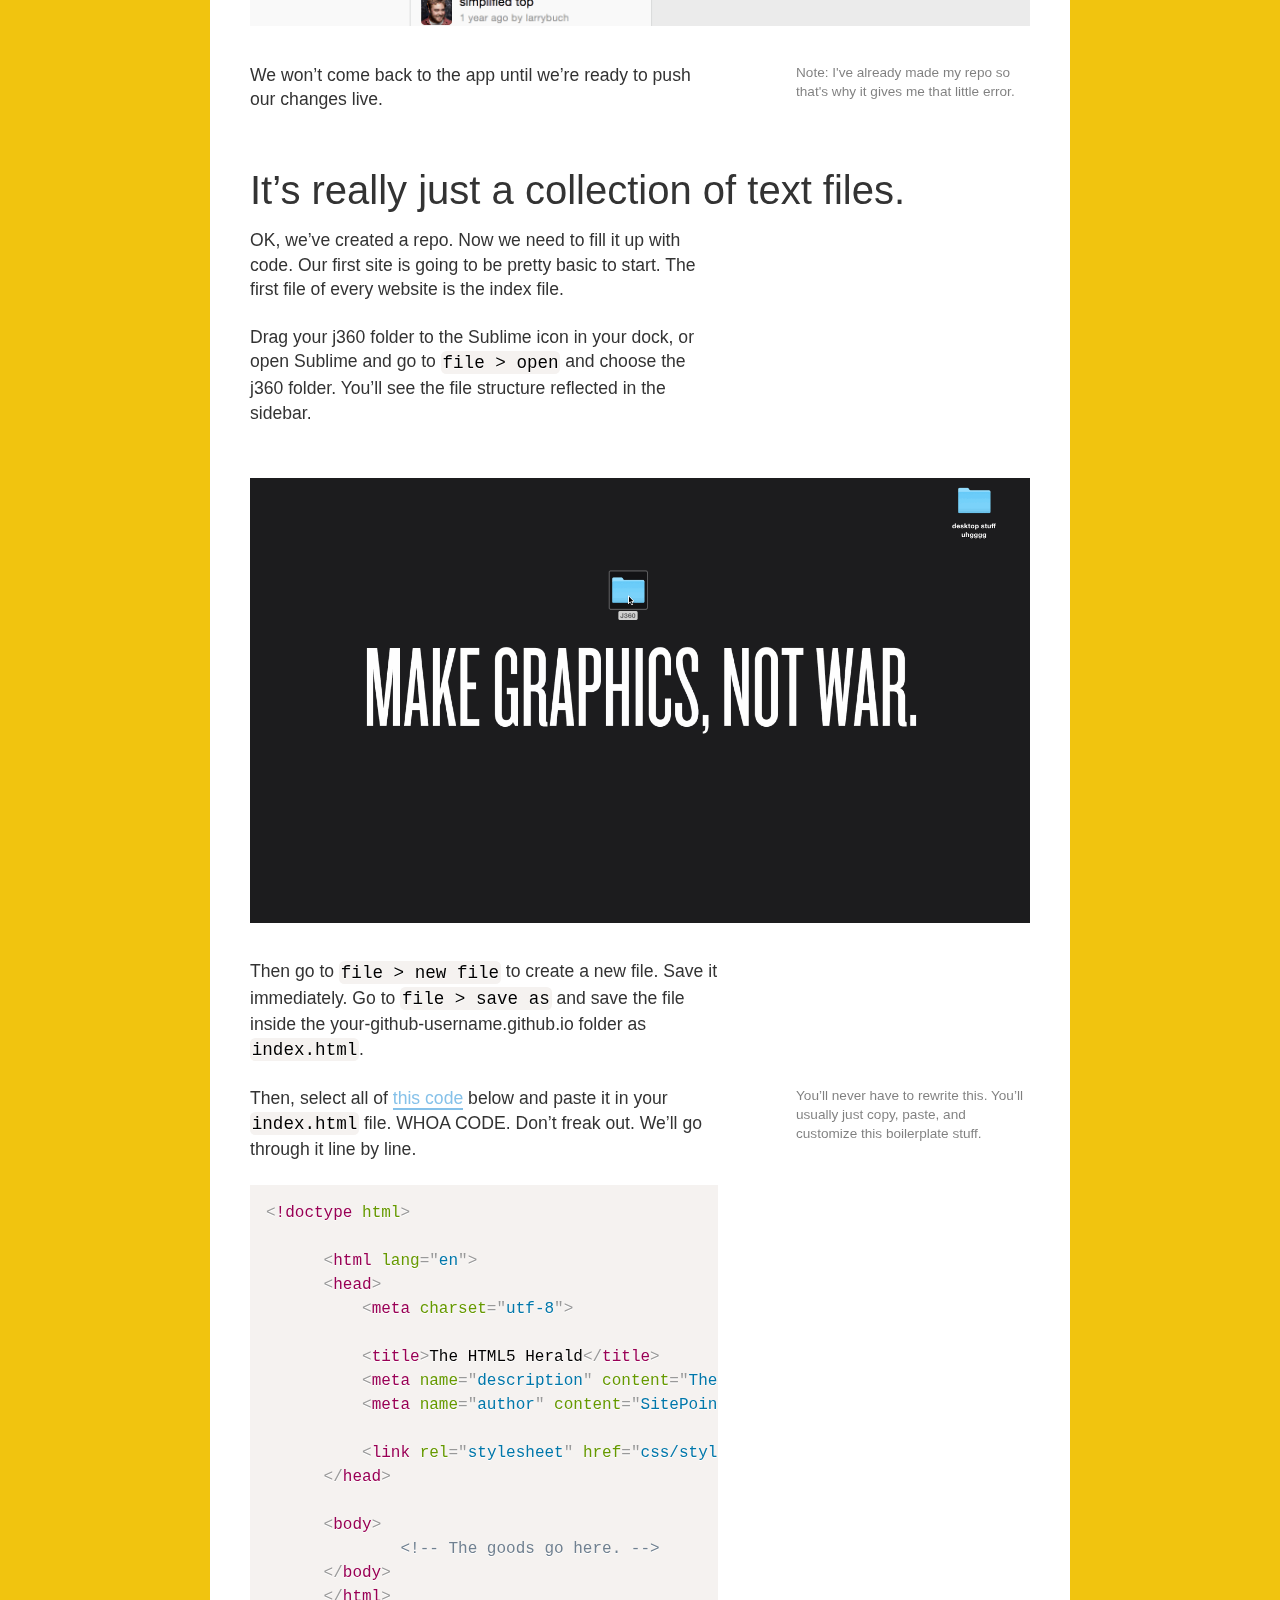
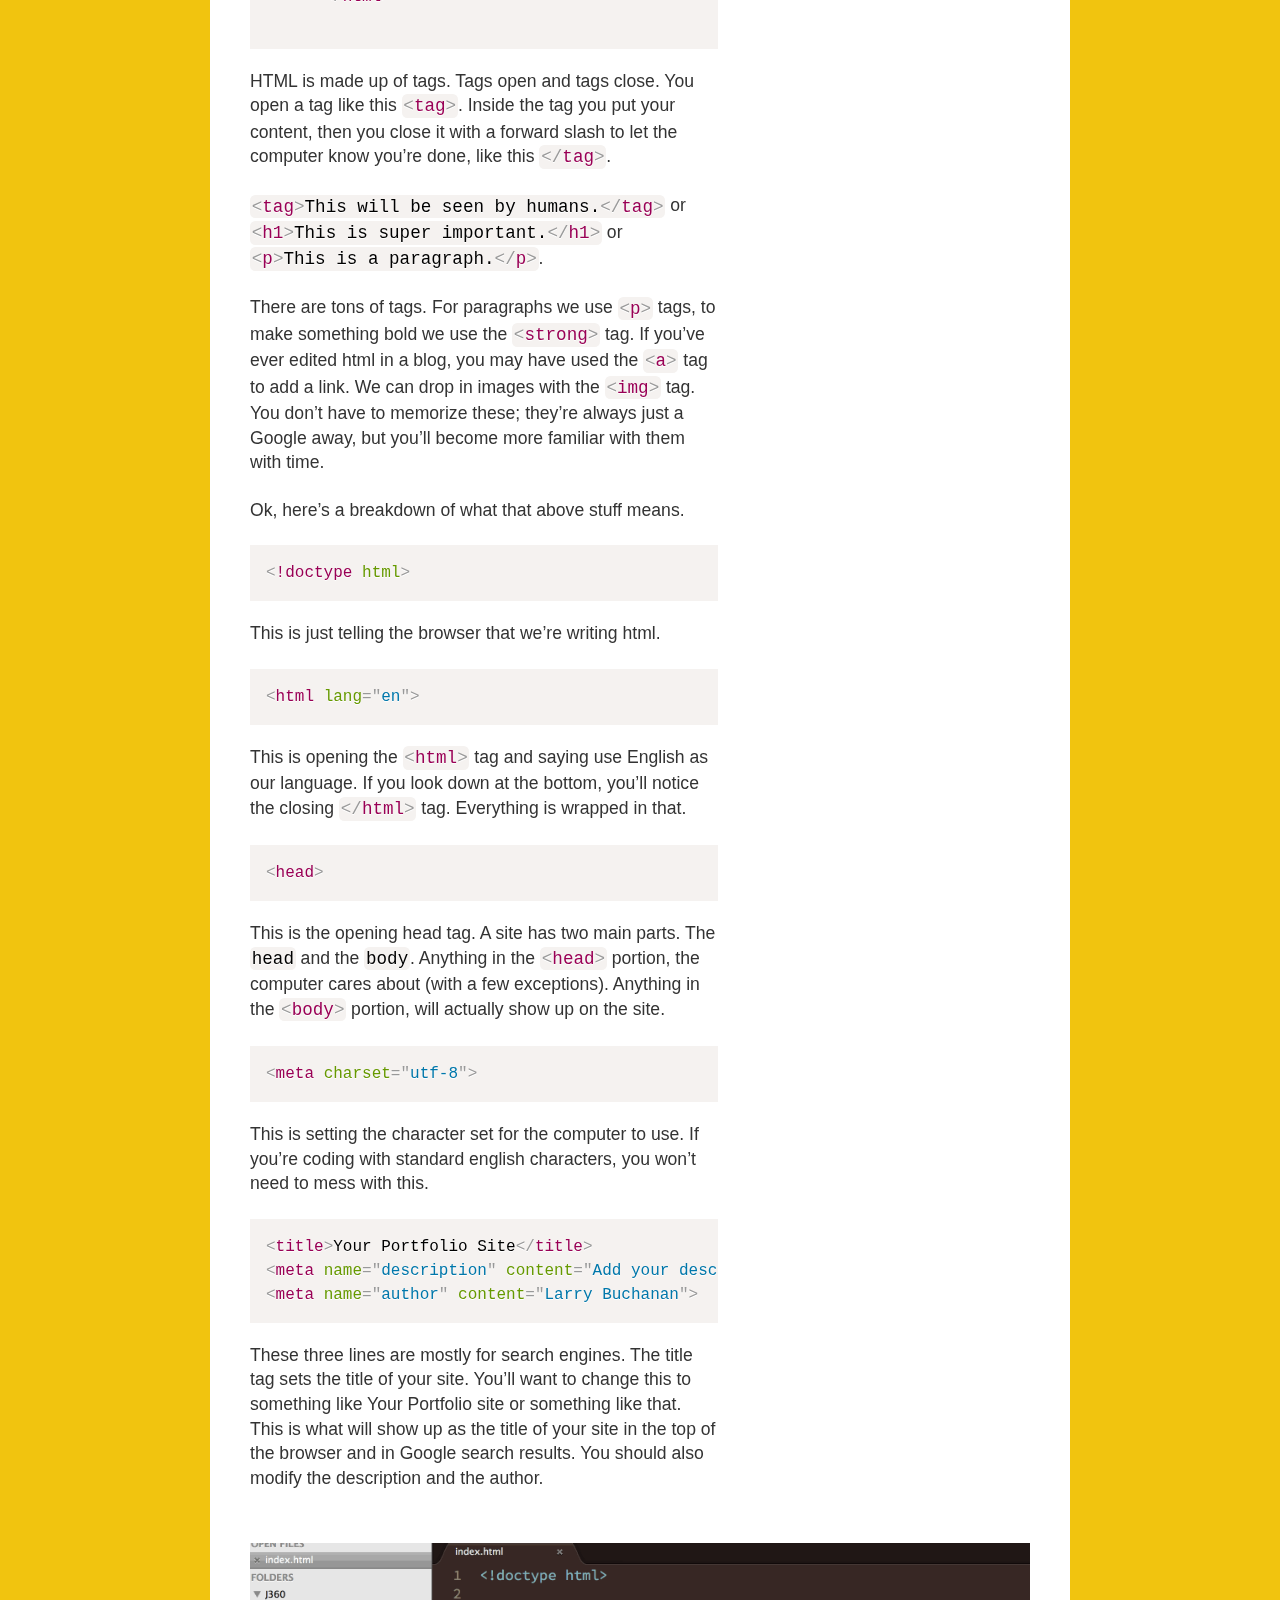
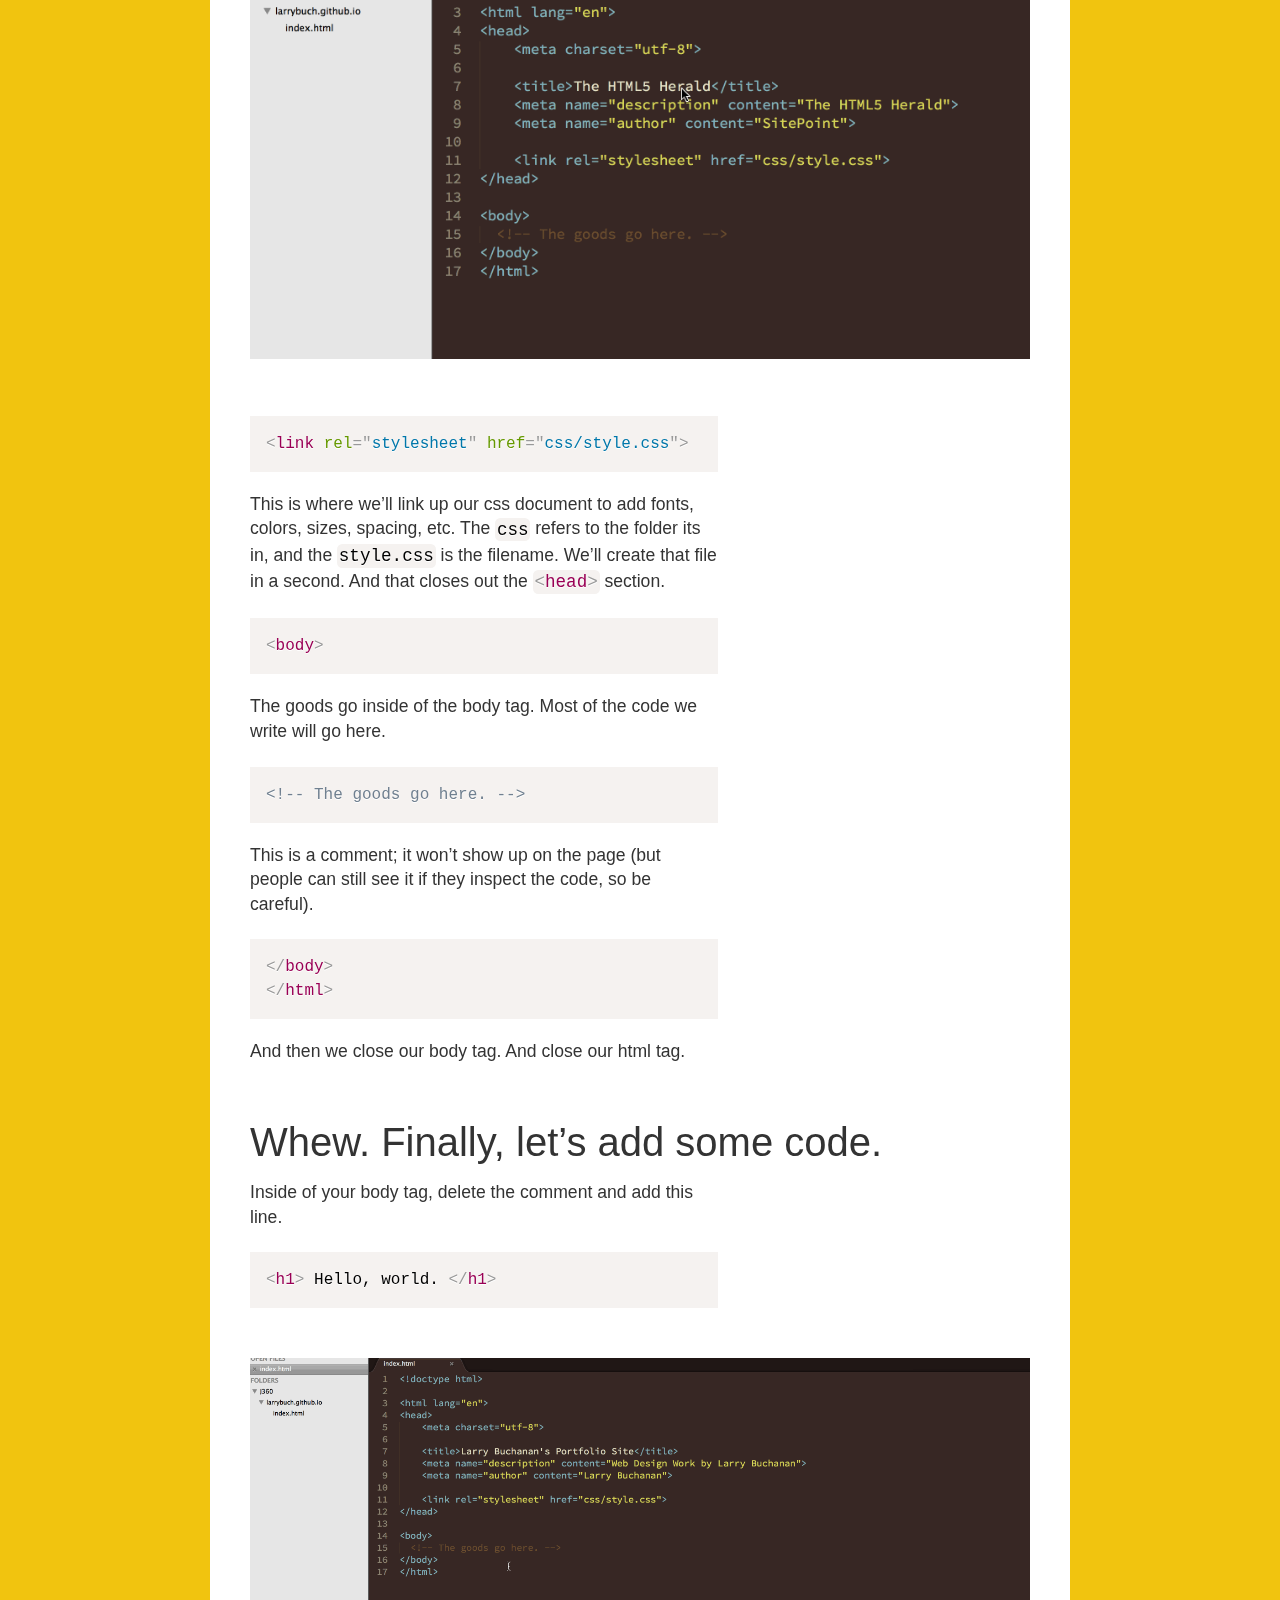
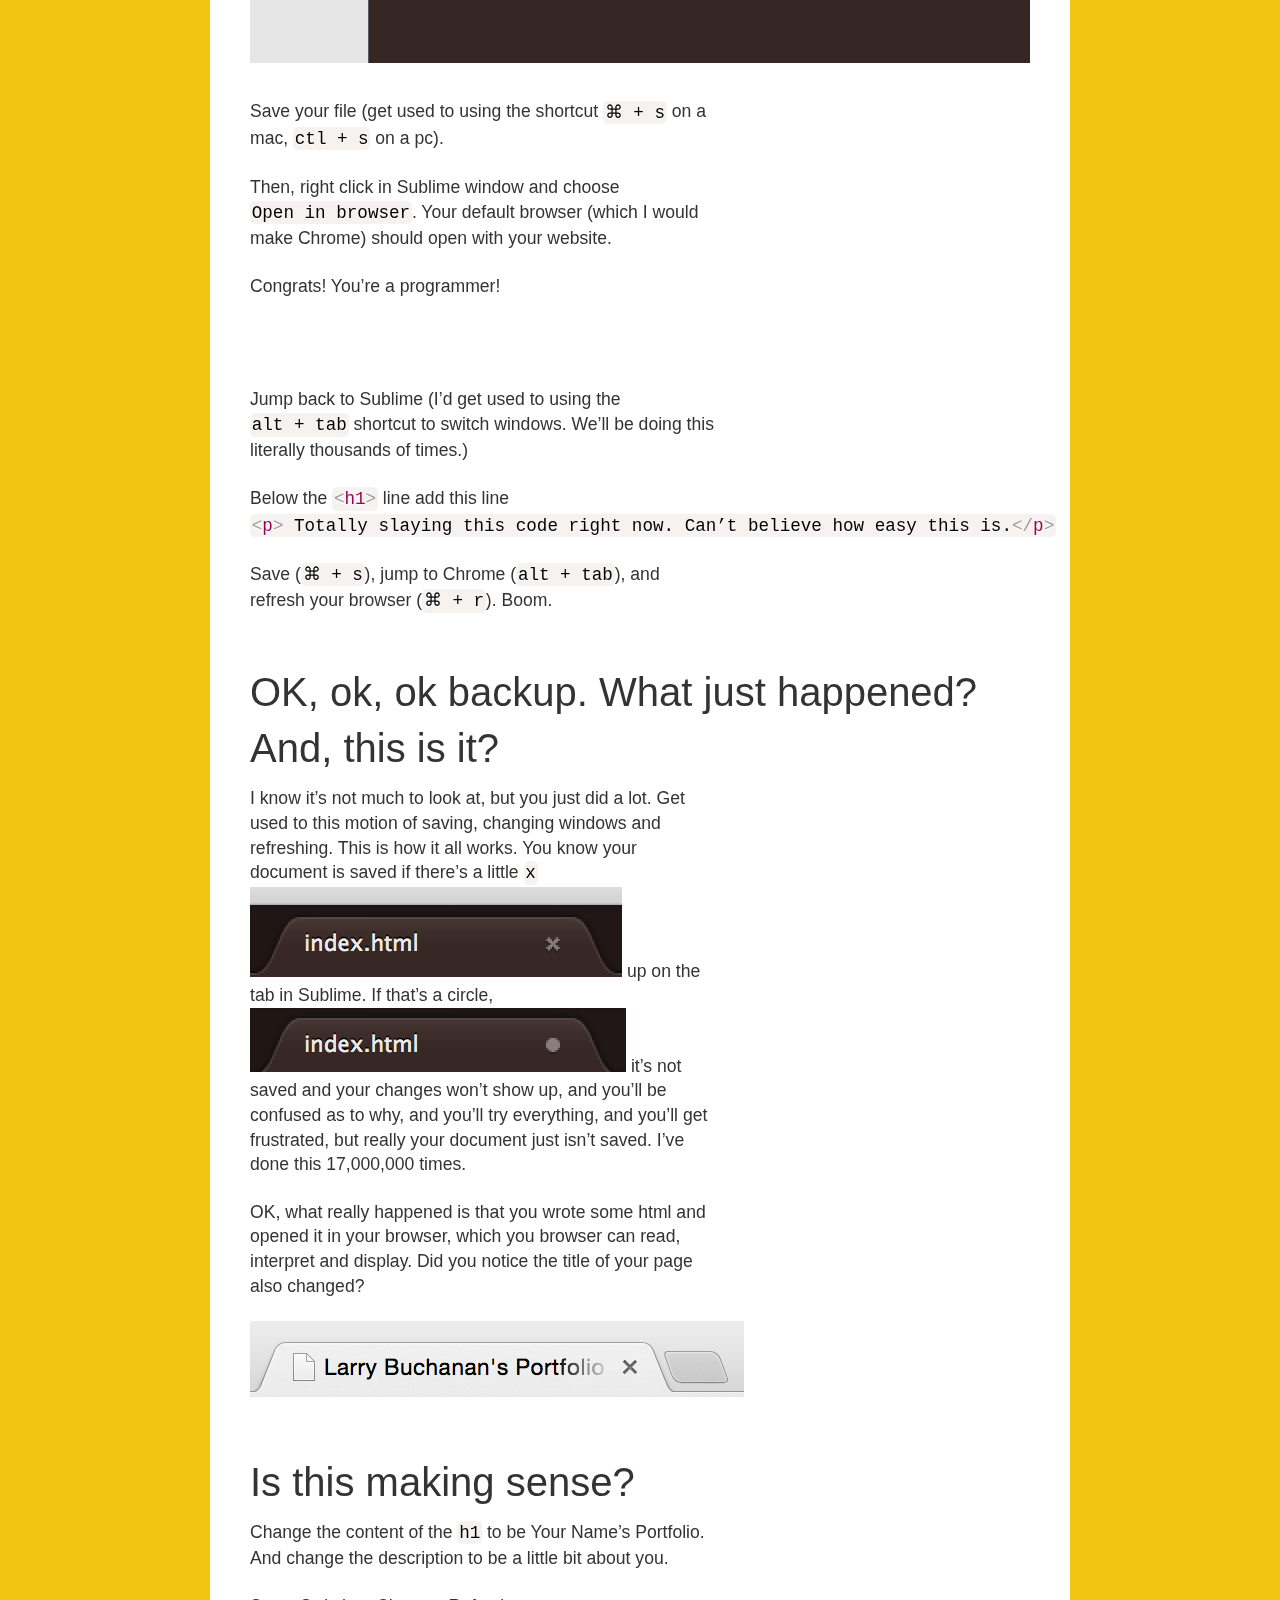
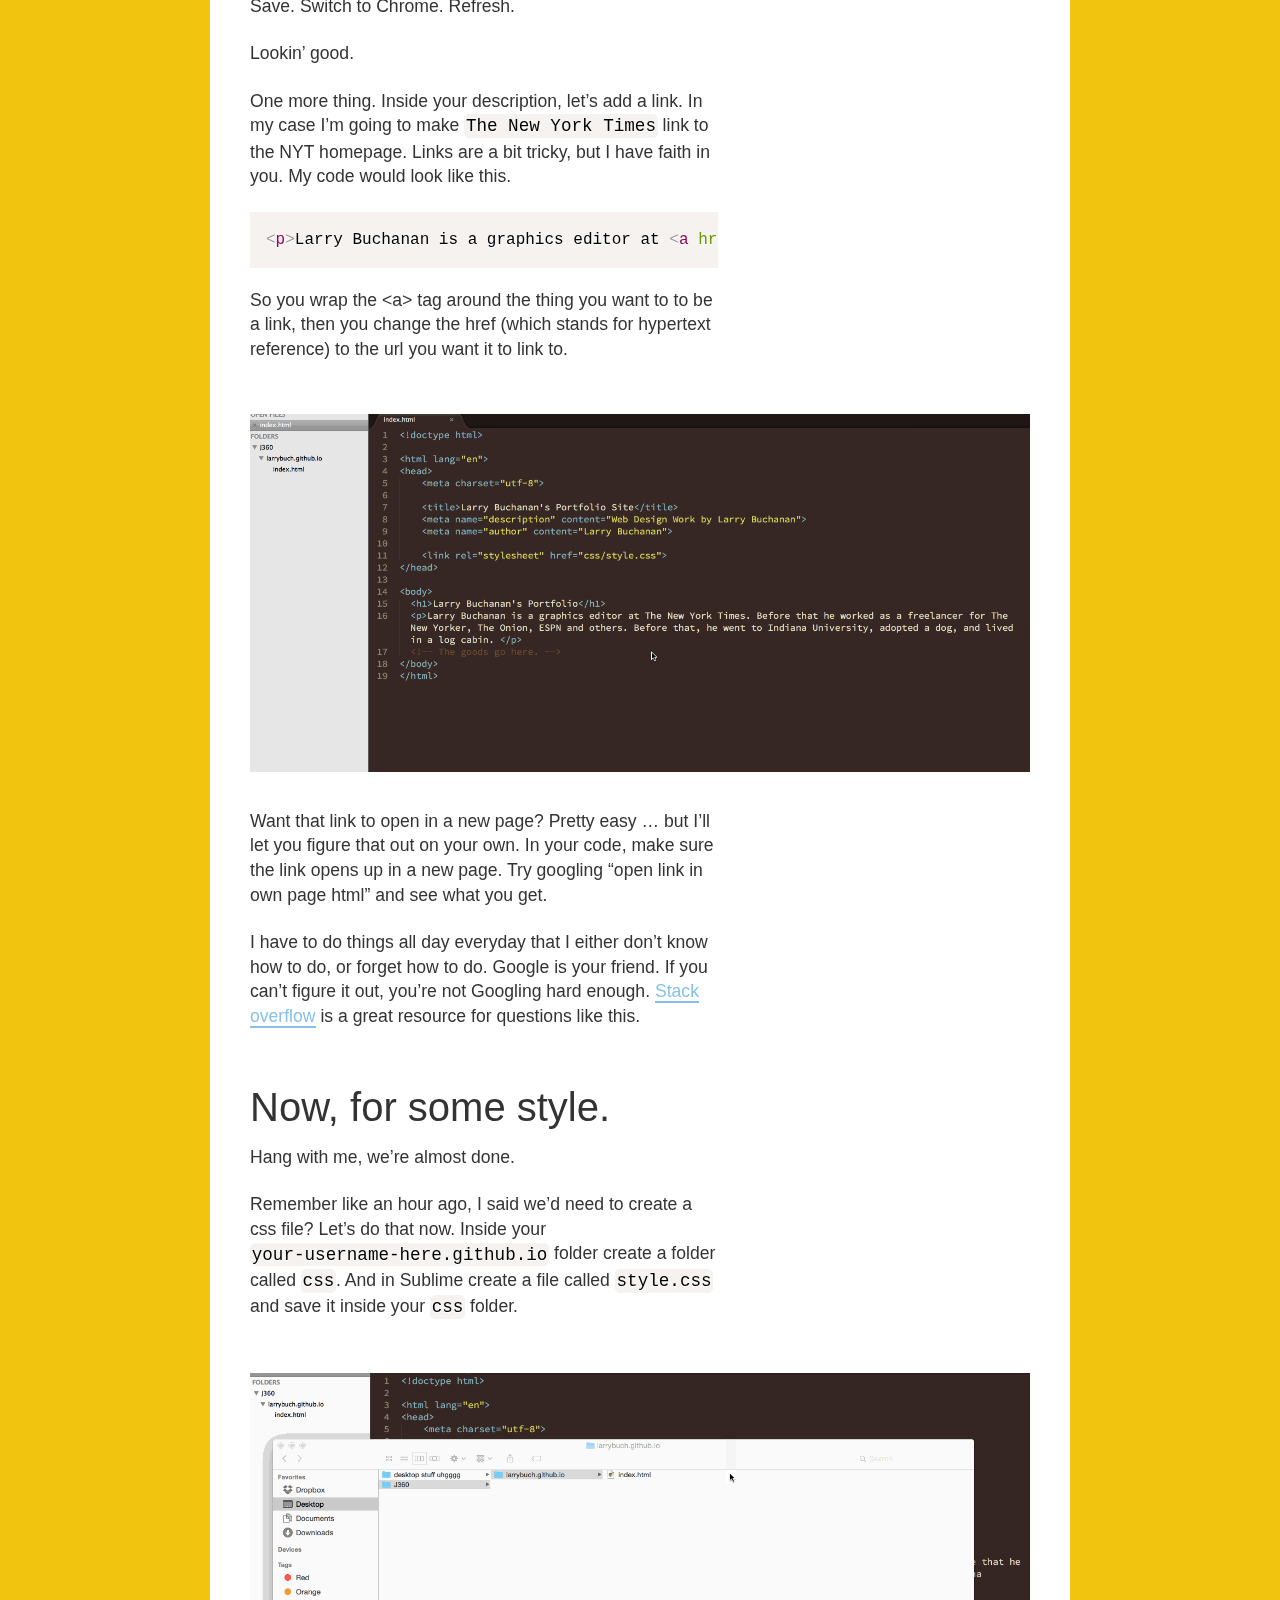
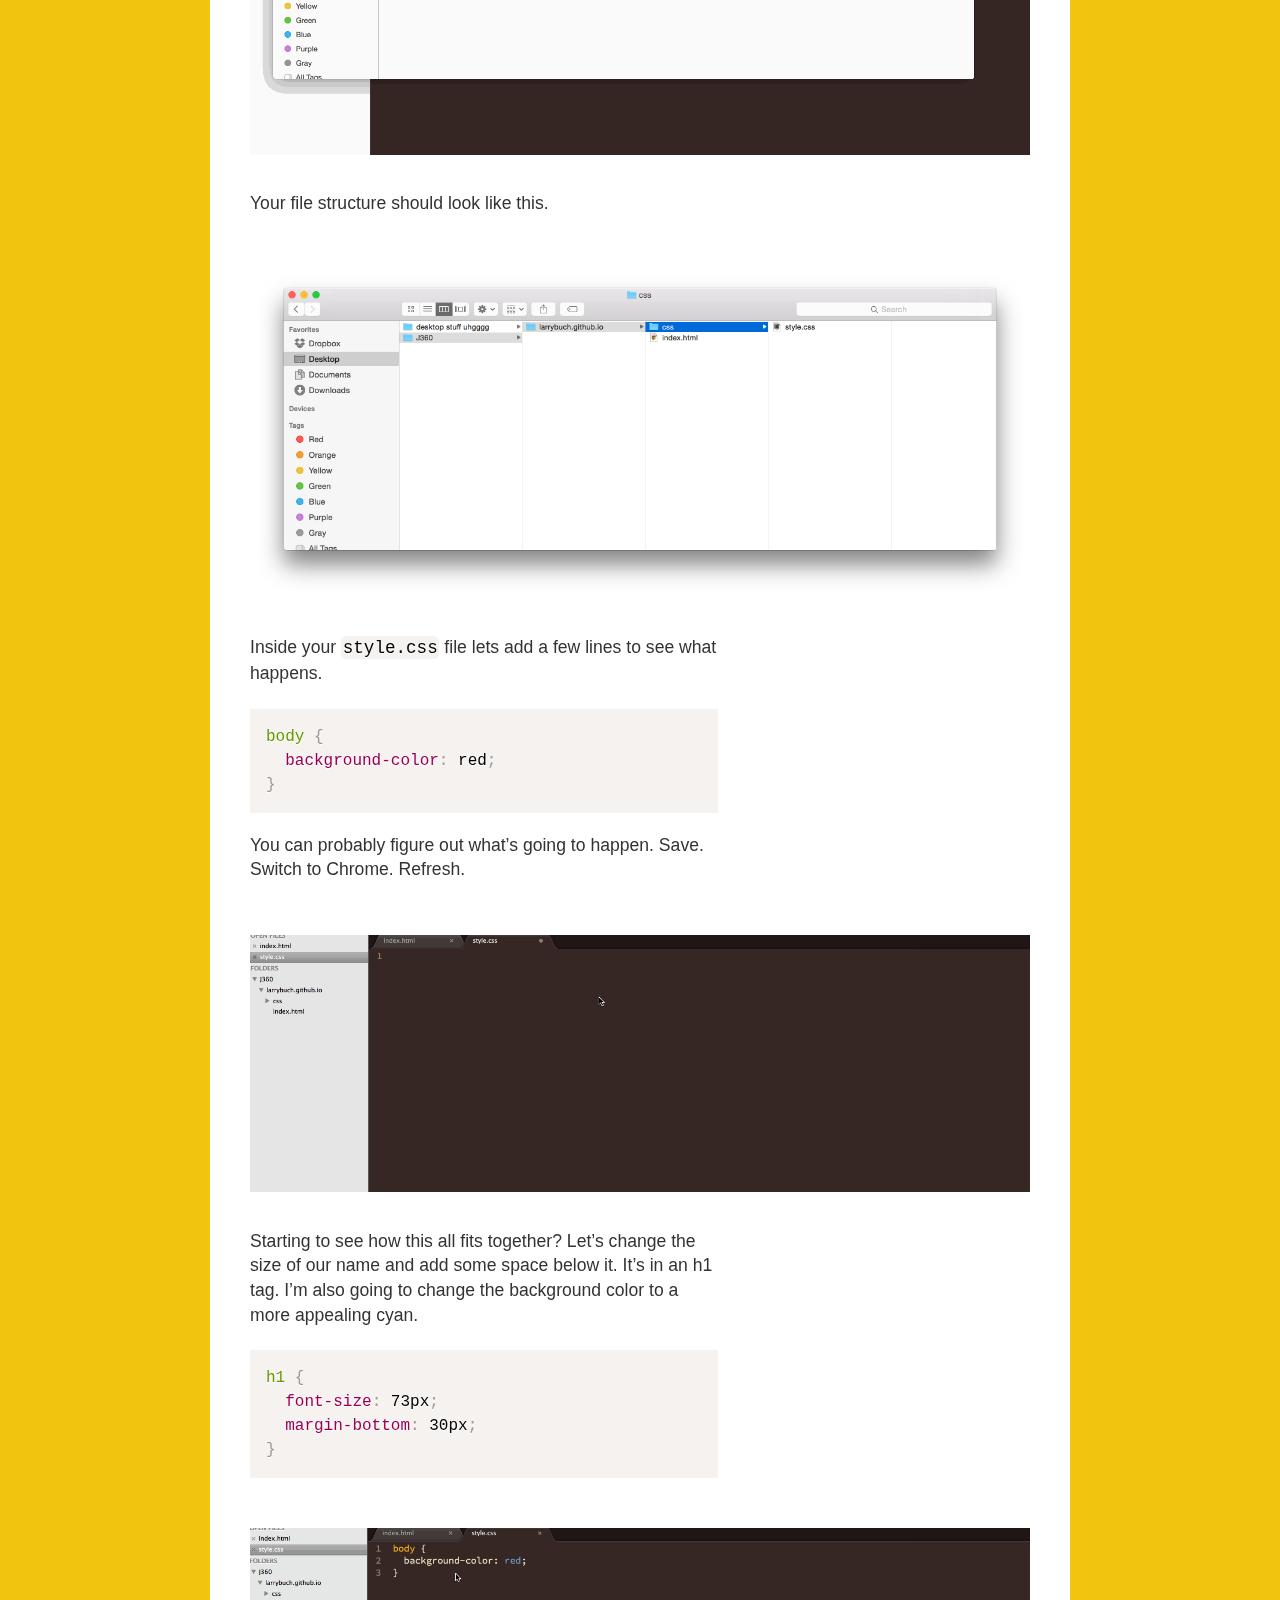
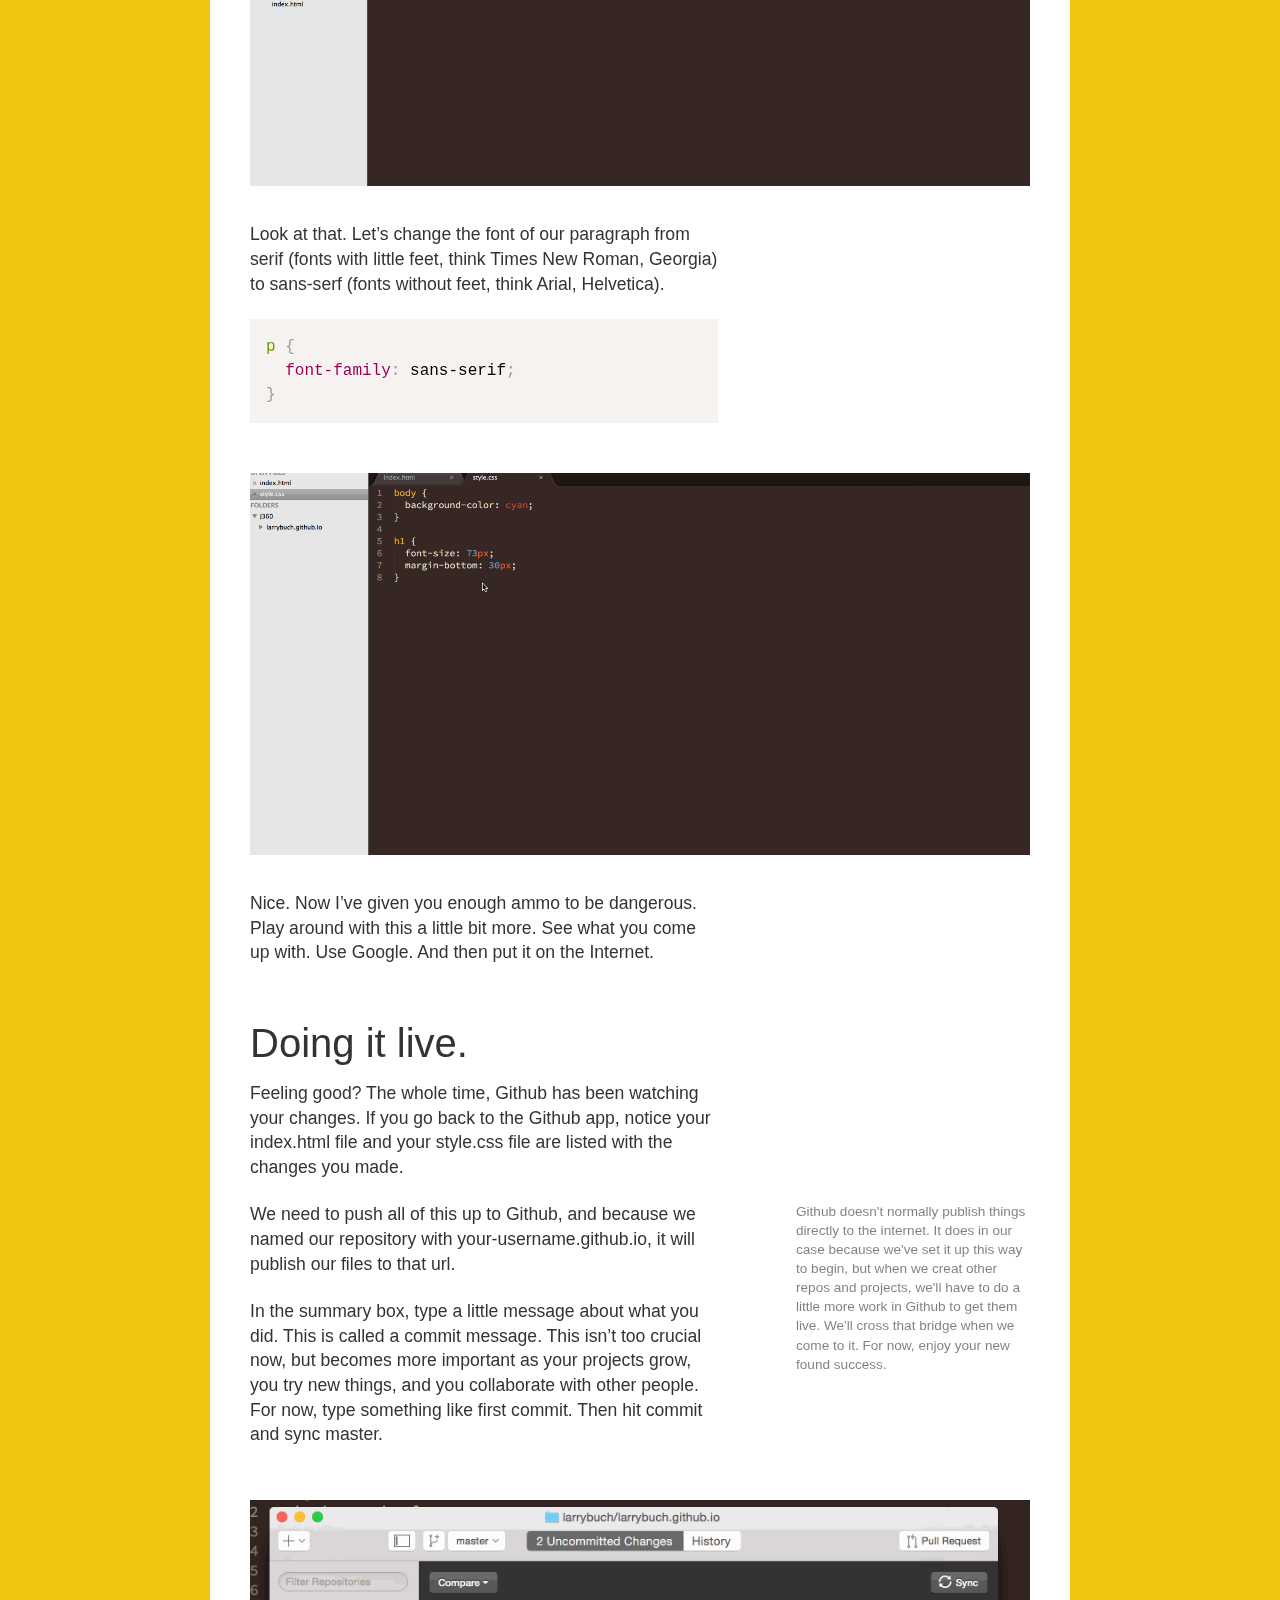
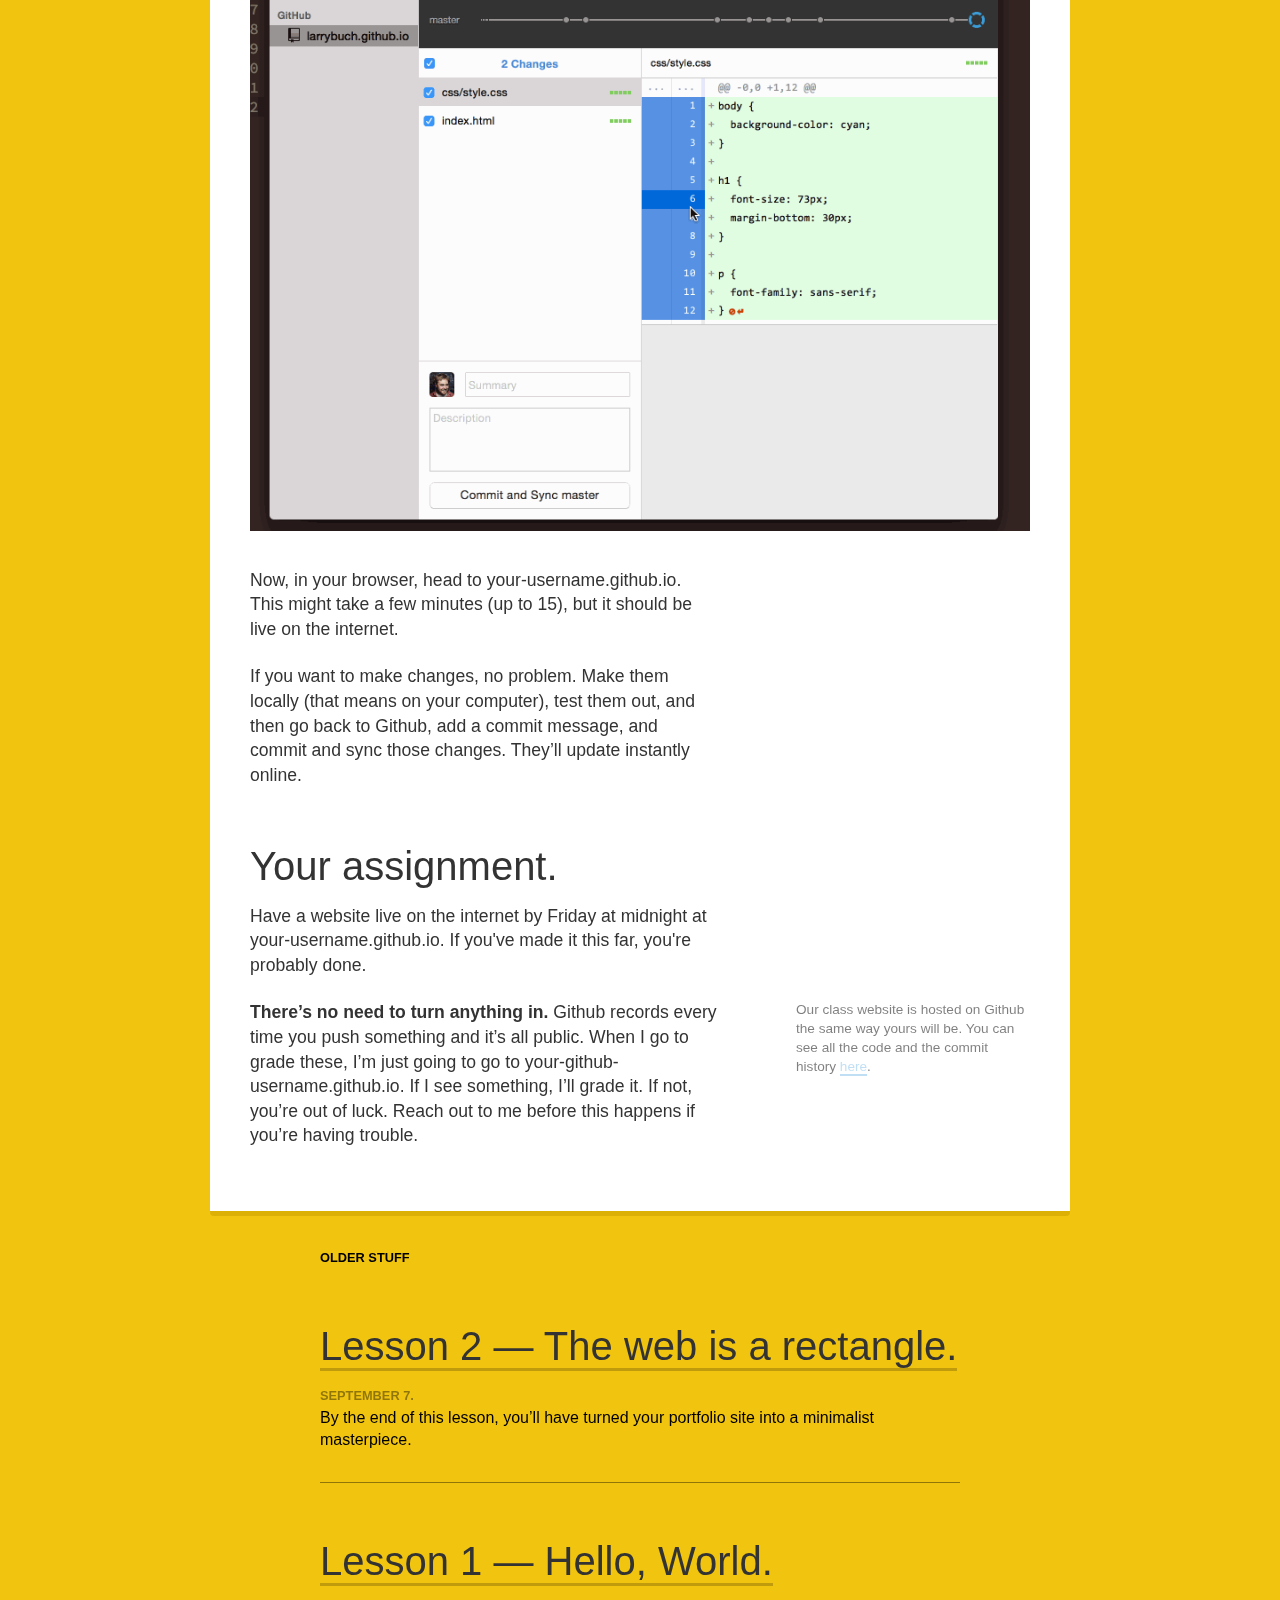
==== commit c56efb43: "good stuff, lesson 3" ====
--- a/lesson-1/index.html
+++ b/lesson-1/index.html
@@ -281,12 +281,21 @@
   <div class="posts">
     <span class="kicker">older stuff</span>
     <div class="post">
+      <h3><a href="/lesson-2">Lesson 2 — The web is a rectangle.</a></h3>
+      <span class="kicker light">September 7.</span>
+      <p>By the end of this lesson, you’ll have turned your portfolio site into a minimalist masterpiece.</p>
+    </div>
+    <div class="post">
+      <h3><a href="/lesson-1">Lesson 1 — Hello, World.</a></h3>
+      <span class="kicker light">August 31.</span>
+      <p>By the end of this lesson, you’ll have a website live on the internet. No training wheels.</p>
+    </div>
+    <div class="post">
       <h3><a href="/intro">Introduction</a></h3>
       <span class="kicker light">August 24.</span>
       <p>Thanks for enrolling in this course. The Internet is a fun place, so this should be fun.</p>
     </div>
   </div>
-
   <script src="../js/prism.js"></script>
   <script src="//use.typekit.net/nxp4xpr.js"></script>
   <script>try{Typekit.load({ async: true });}catch(e){}</script>
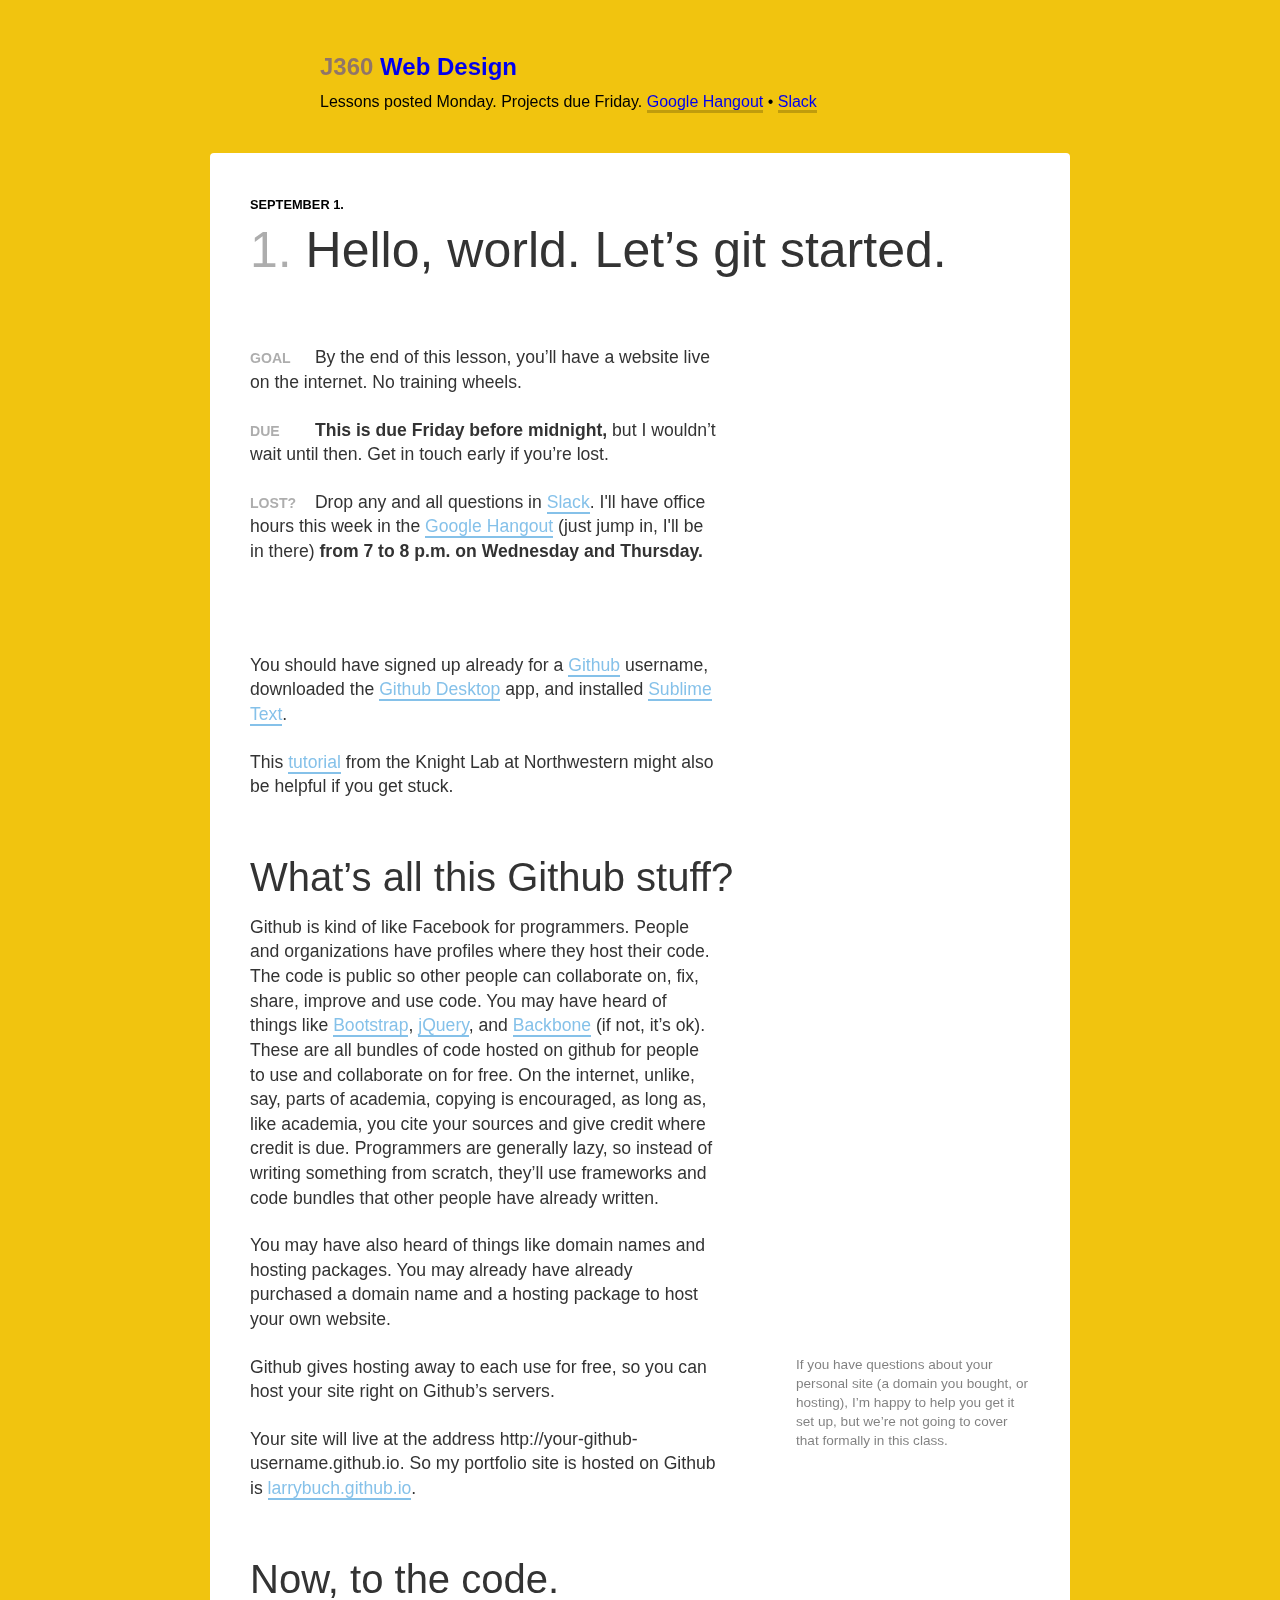
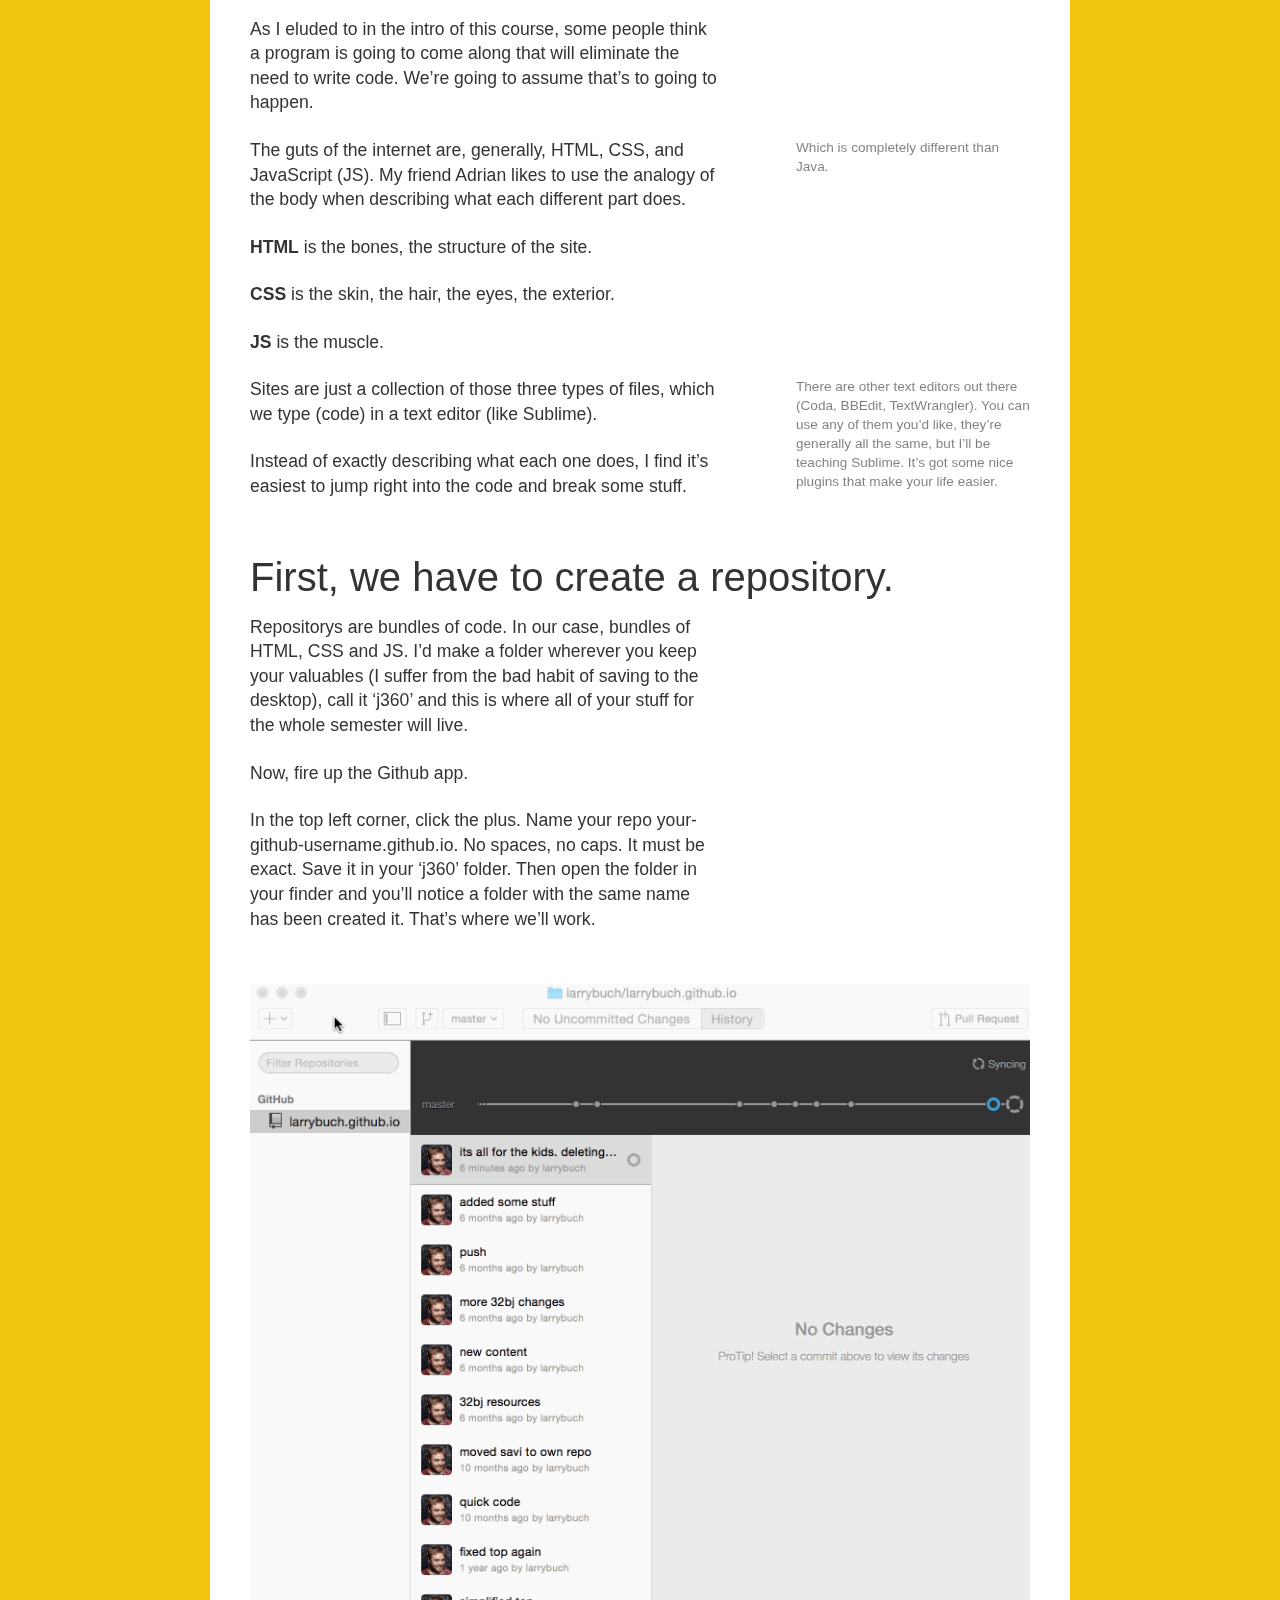
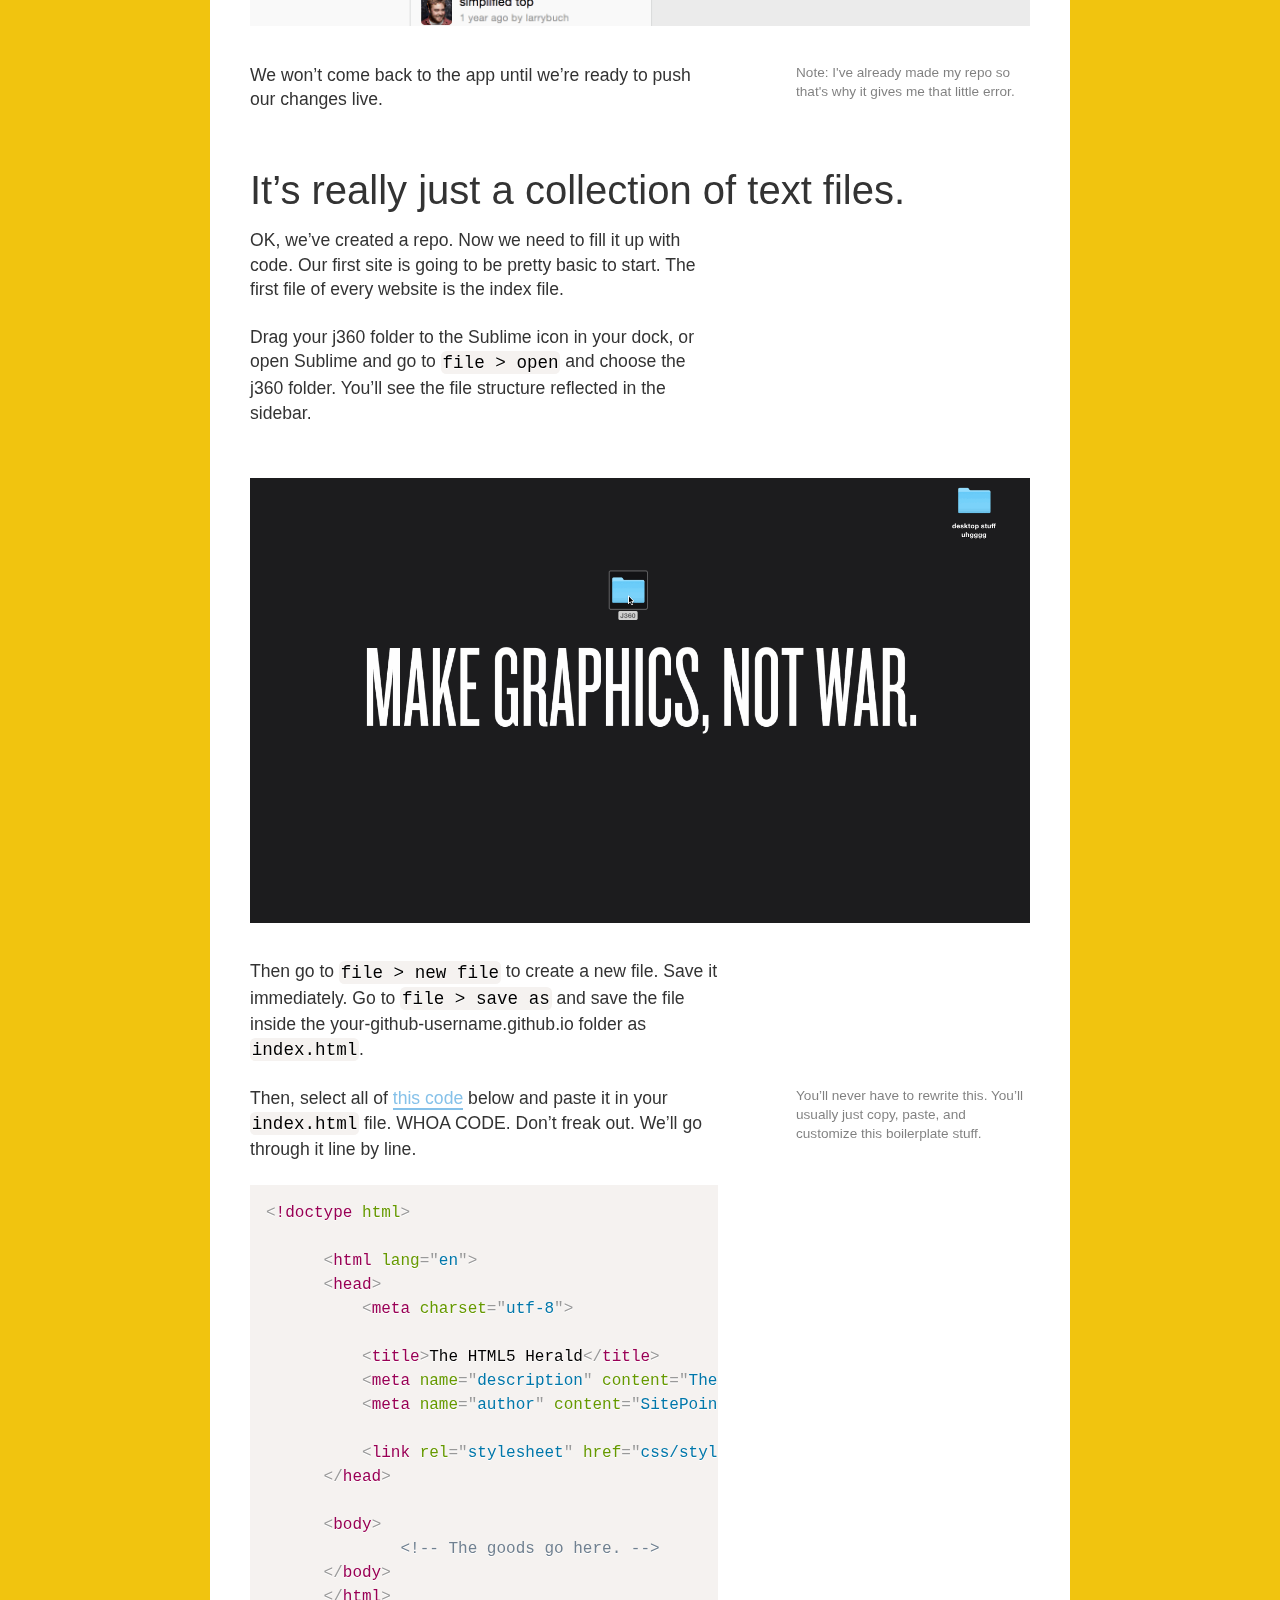
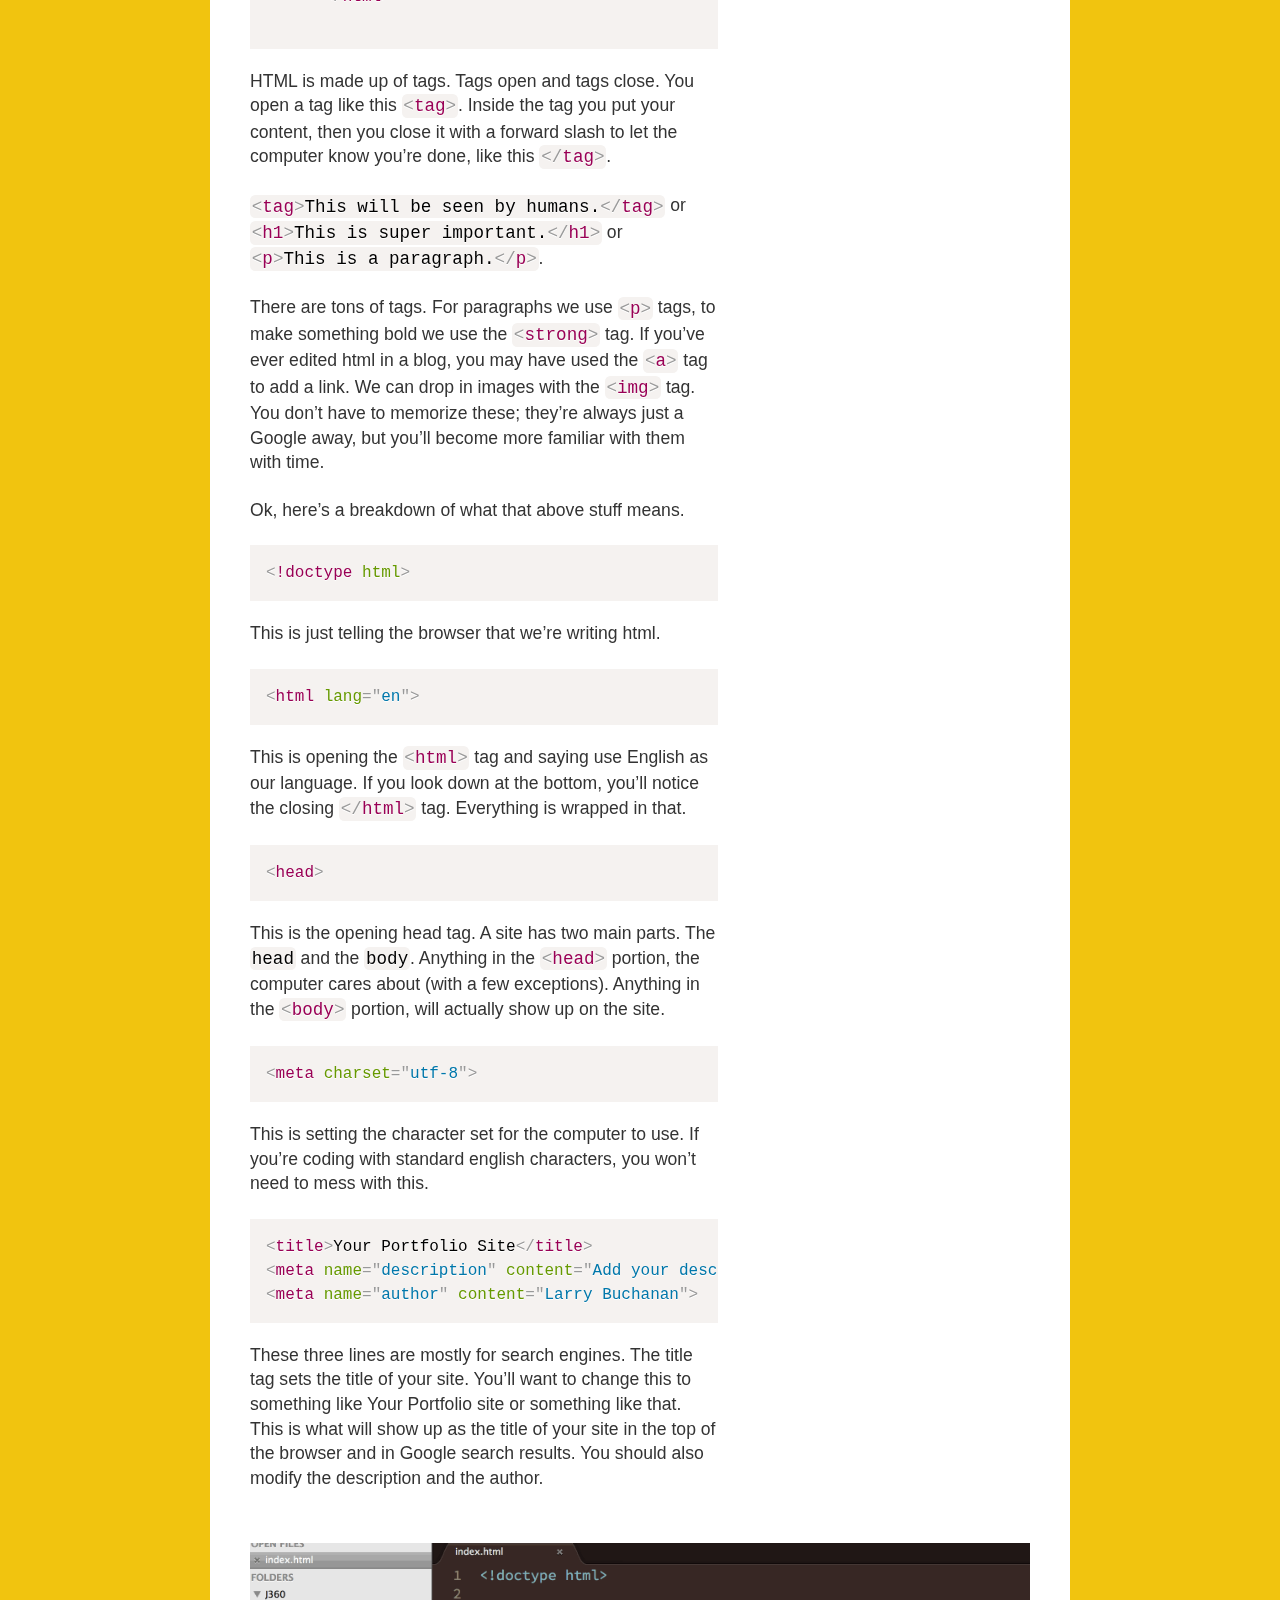
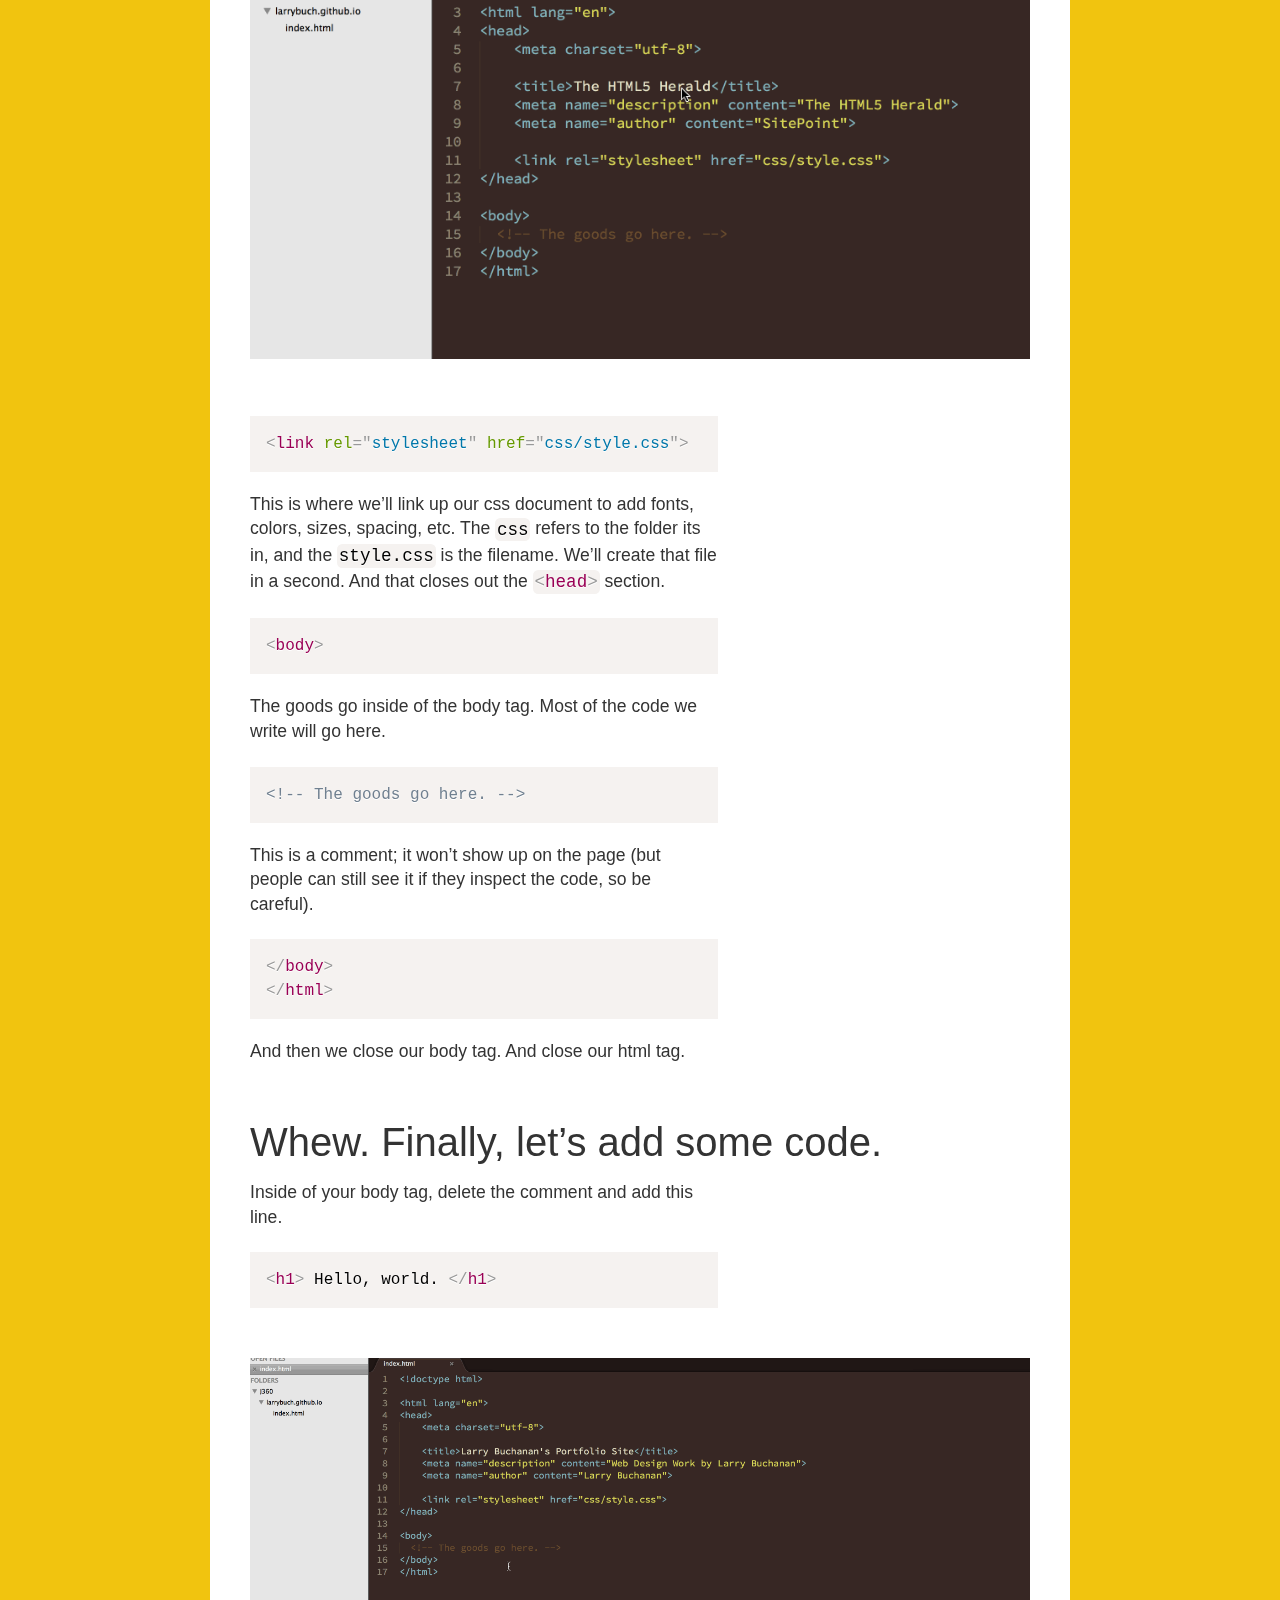
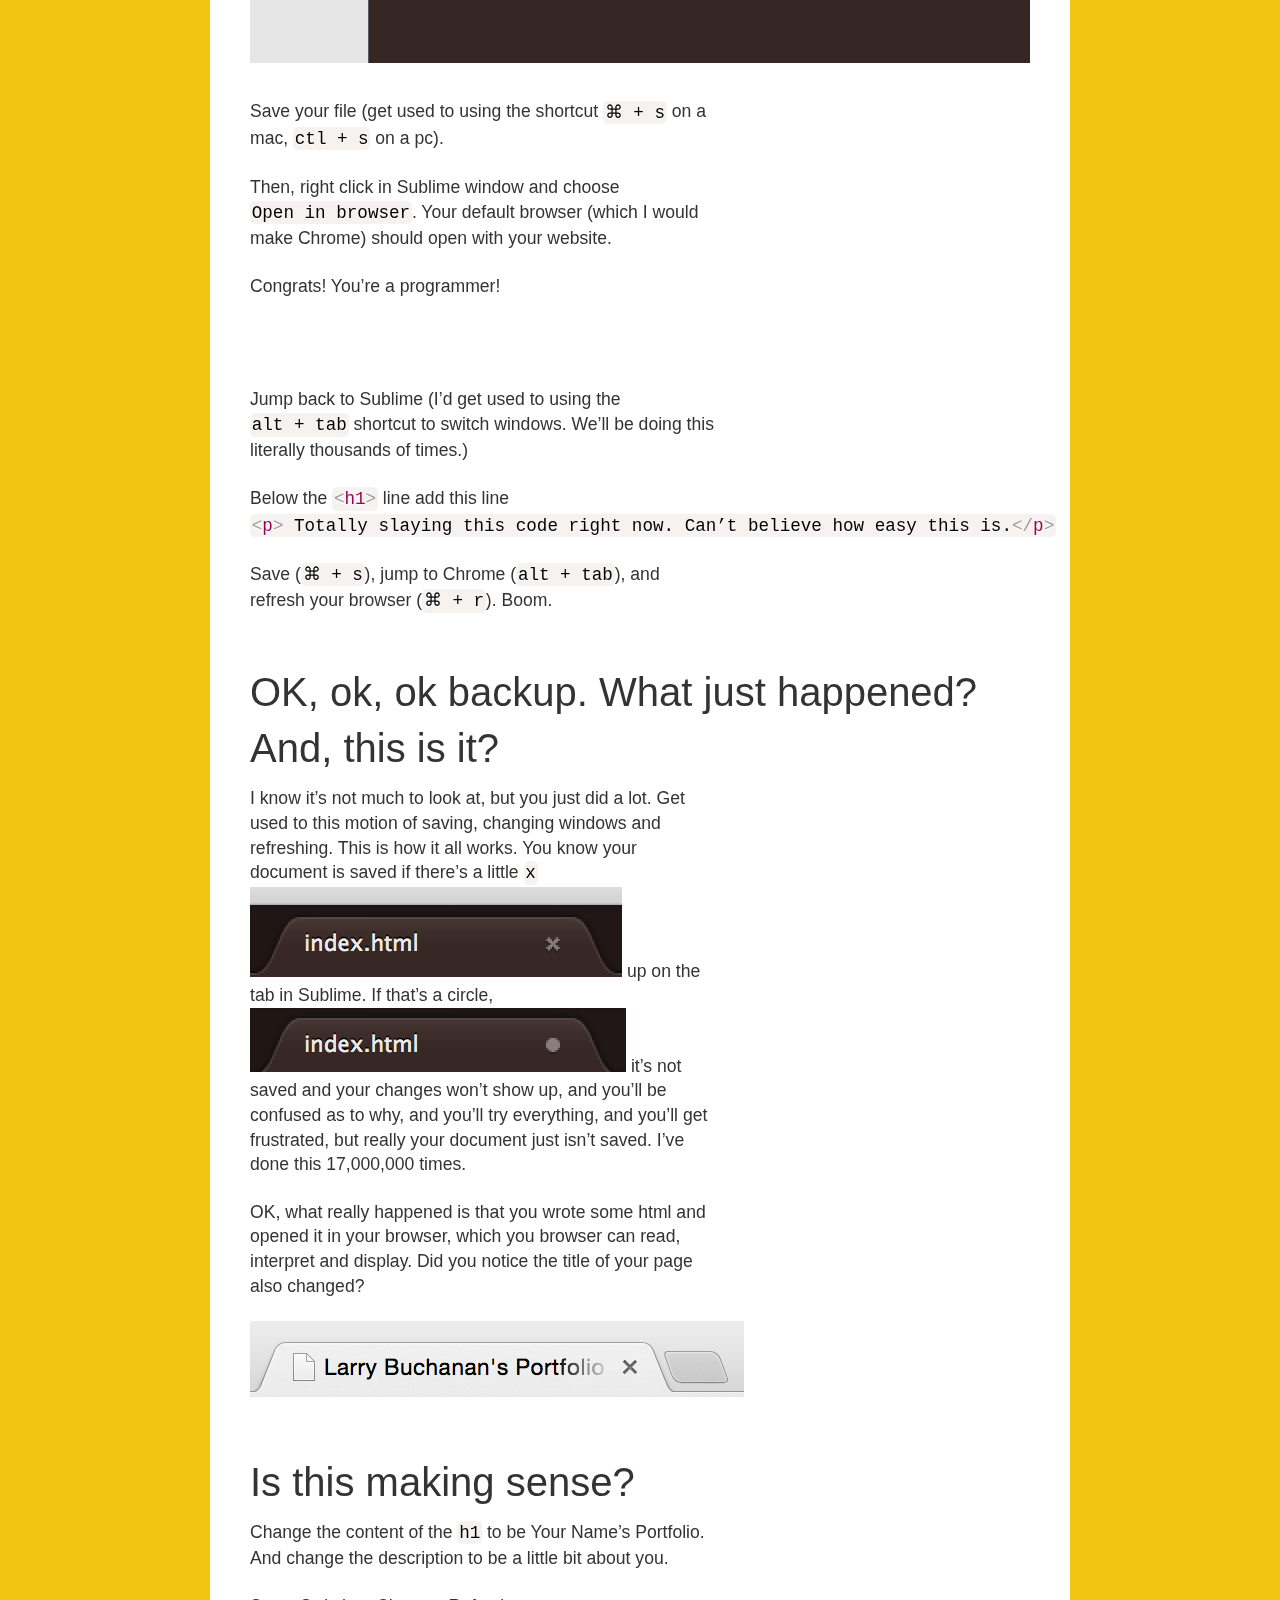
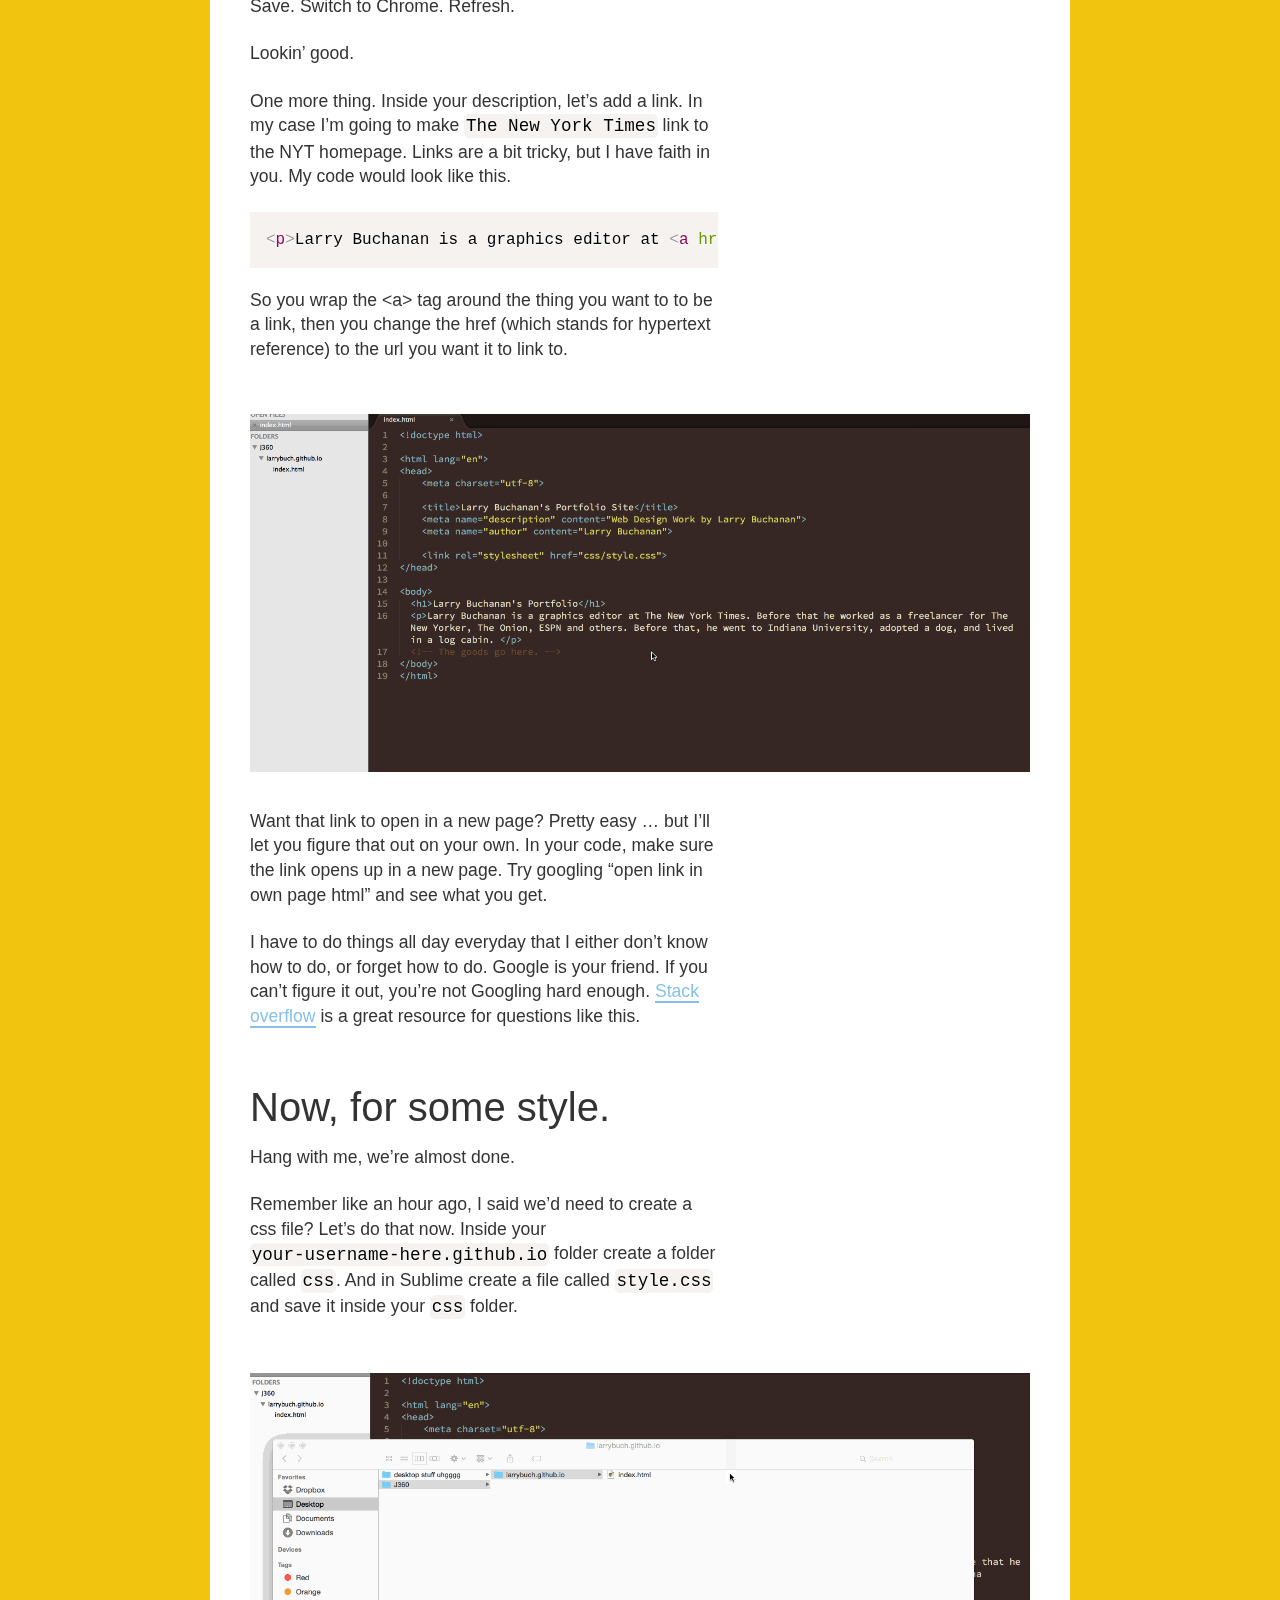
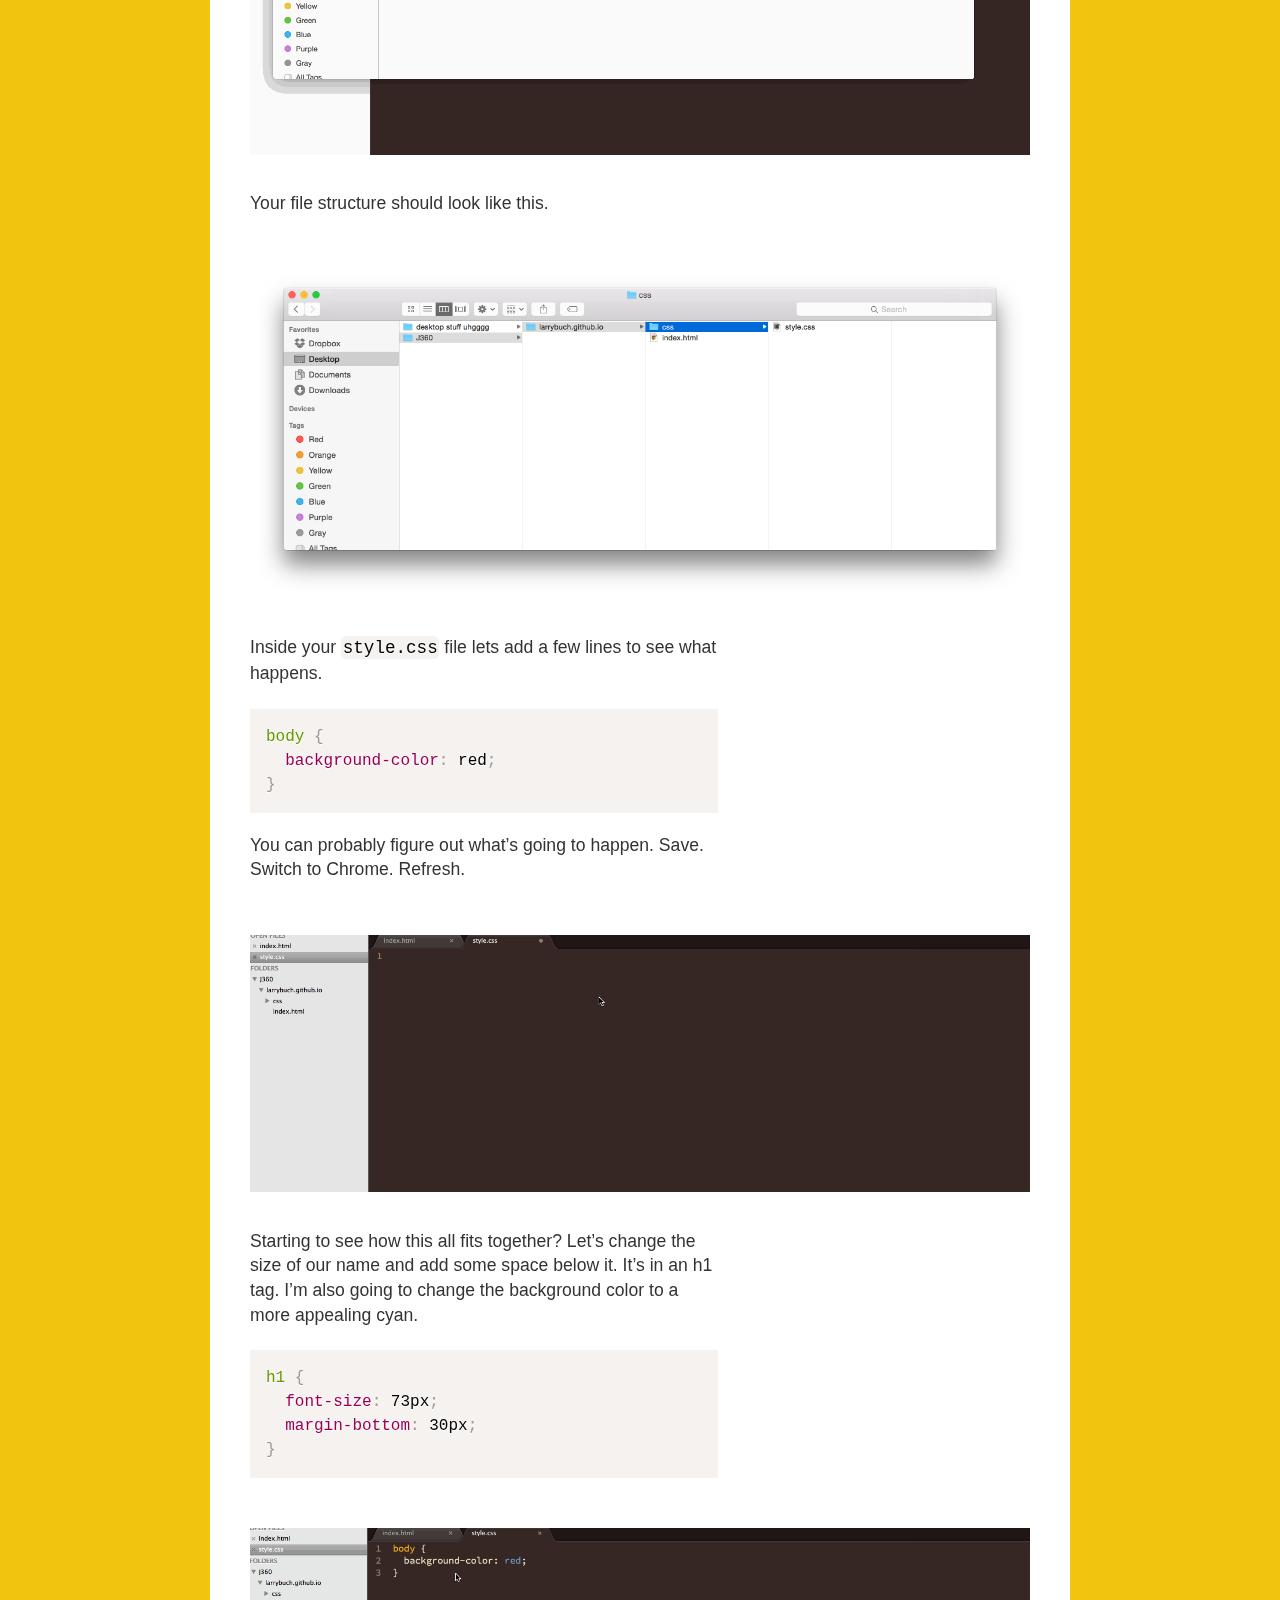
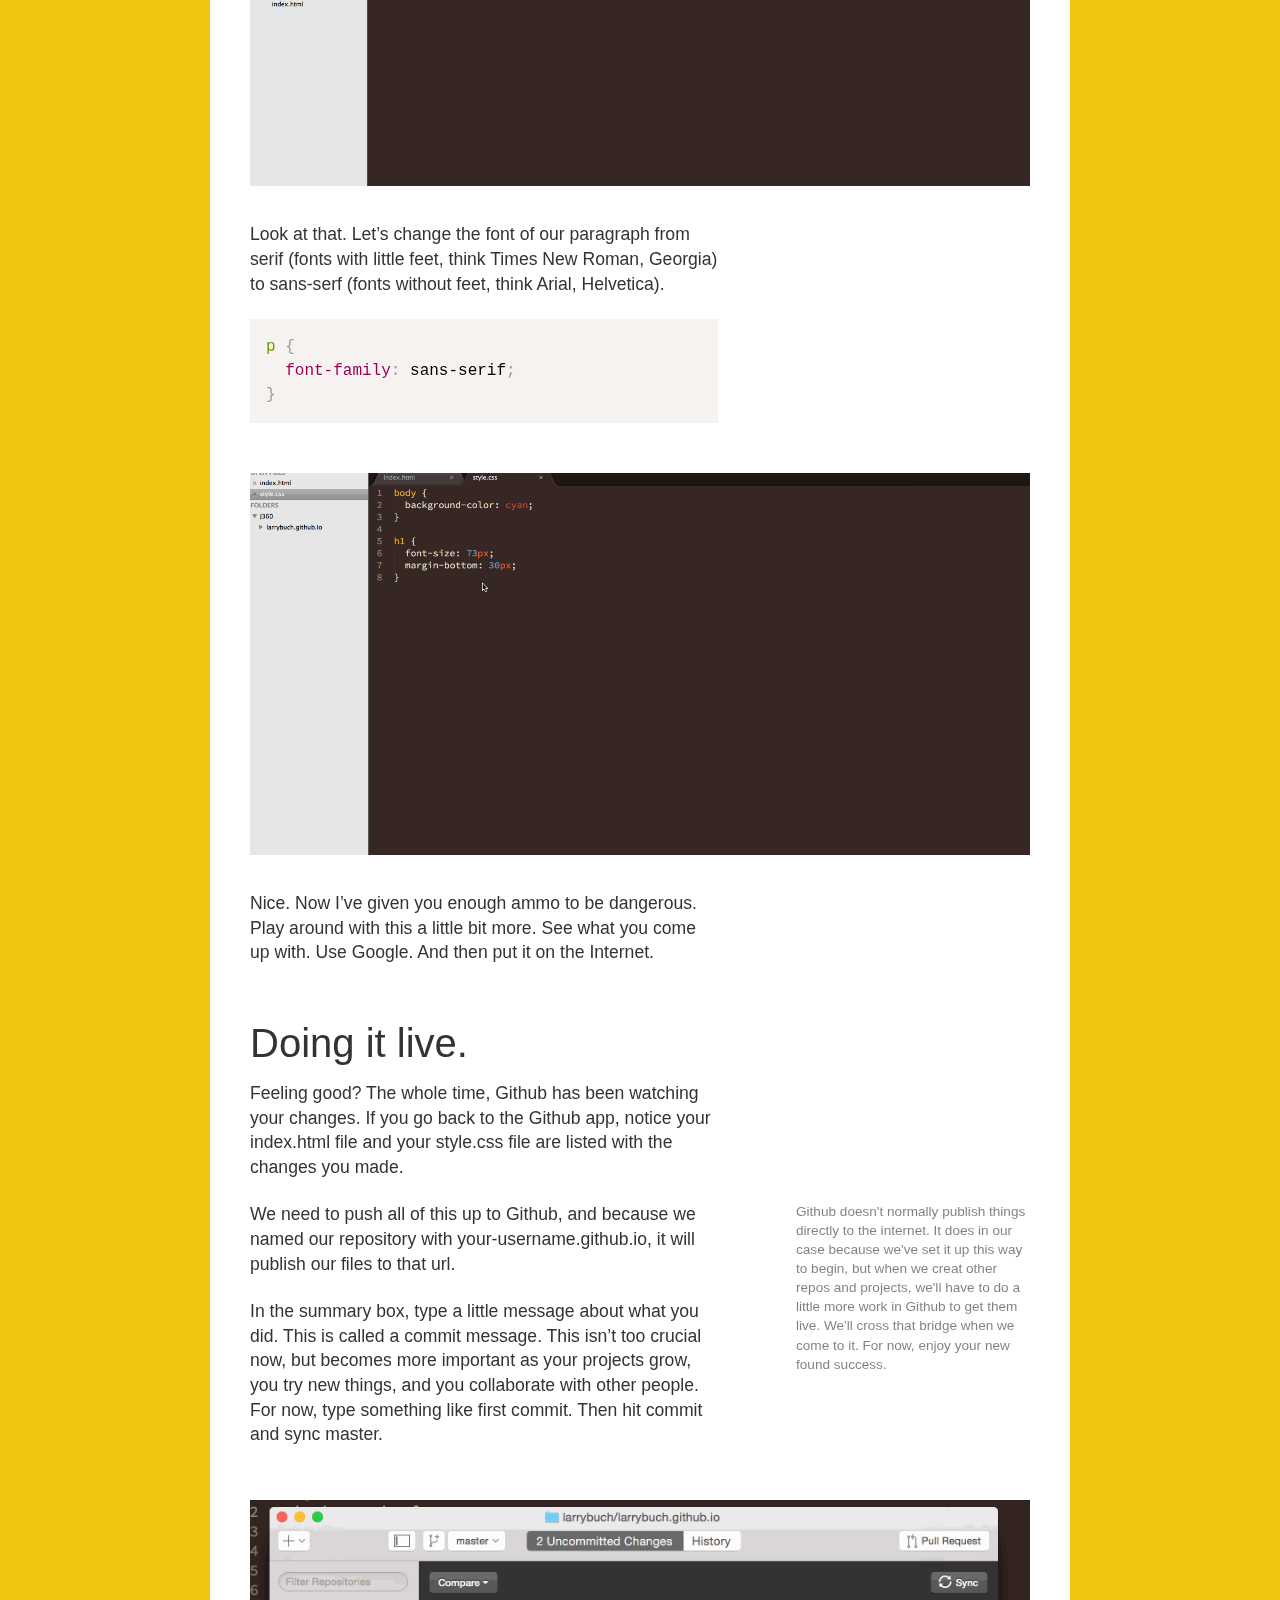
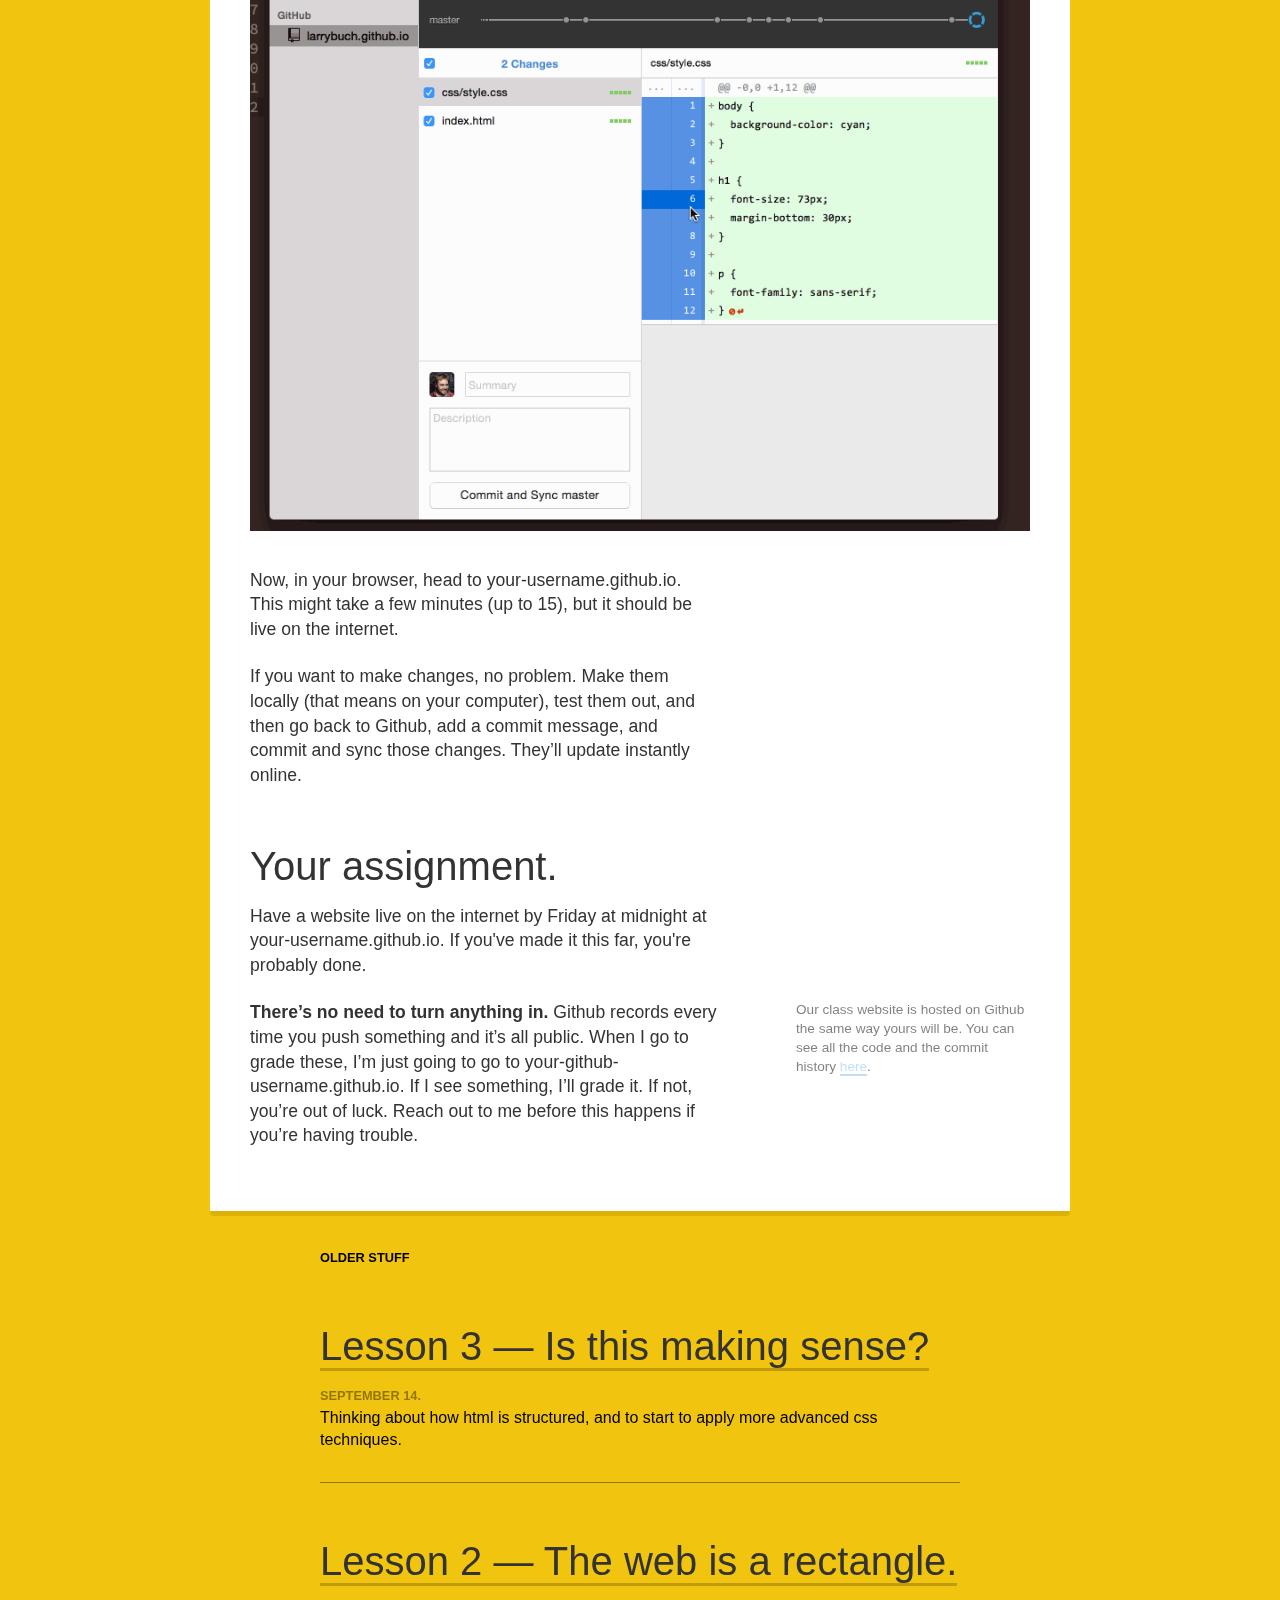
==== commit 66f5cc6d: "lesson-4 done" ====
--- a/lesson-1/index.html
+++ b/lesson-1/index.html
@@ -281,6 +281,11 @@
   <div class="posts">
     <span class="kicker">older stuff</span>
     <div class="post">
+      <h3><a href="/lesson-3">Lesson 3 — Is this making sense?</a></h3>
+      <span class="kicker light">September 14.</span>
+      <p>Thinking about how html is structured, and to start to apply more advanced css techniques.</p>
+    </div>
+    <div class="post">
       <h3><a href="/lesson-2">Lesson 2 — The web is a rectangle.</a></h3>
       <span class="kicker light">September 7.</span>
       <p>By the end of this lesson, you’ll have turned your portfolio site into a minimalist masterpiece.</p>
@@ -296,6 +301,7 @@
       <p>Thanks for enrolling in this course. The Internet is a fun place, so this should be fun.</p>
     </div>
   </div>
+
   <script src="../js/prism.js"></script>
   <script src="//use.typekit.net/nxp4xpr.js"></script>
   <script>try{Typekit.load({ async: true });}catch(e){}</script>
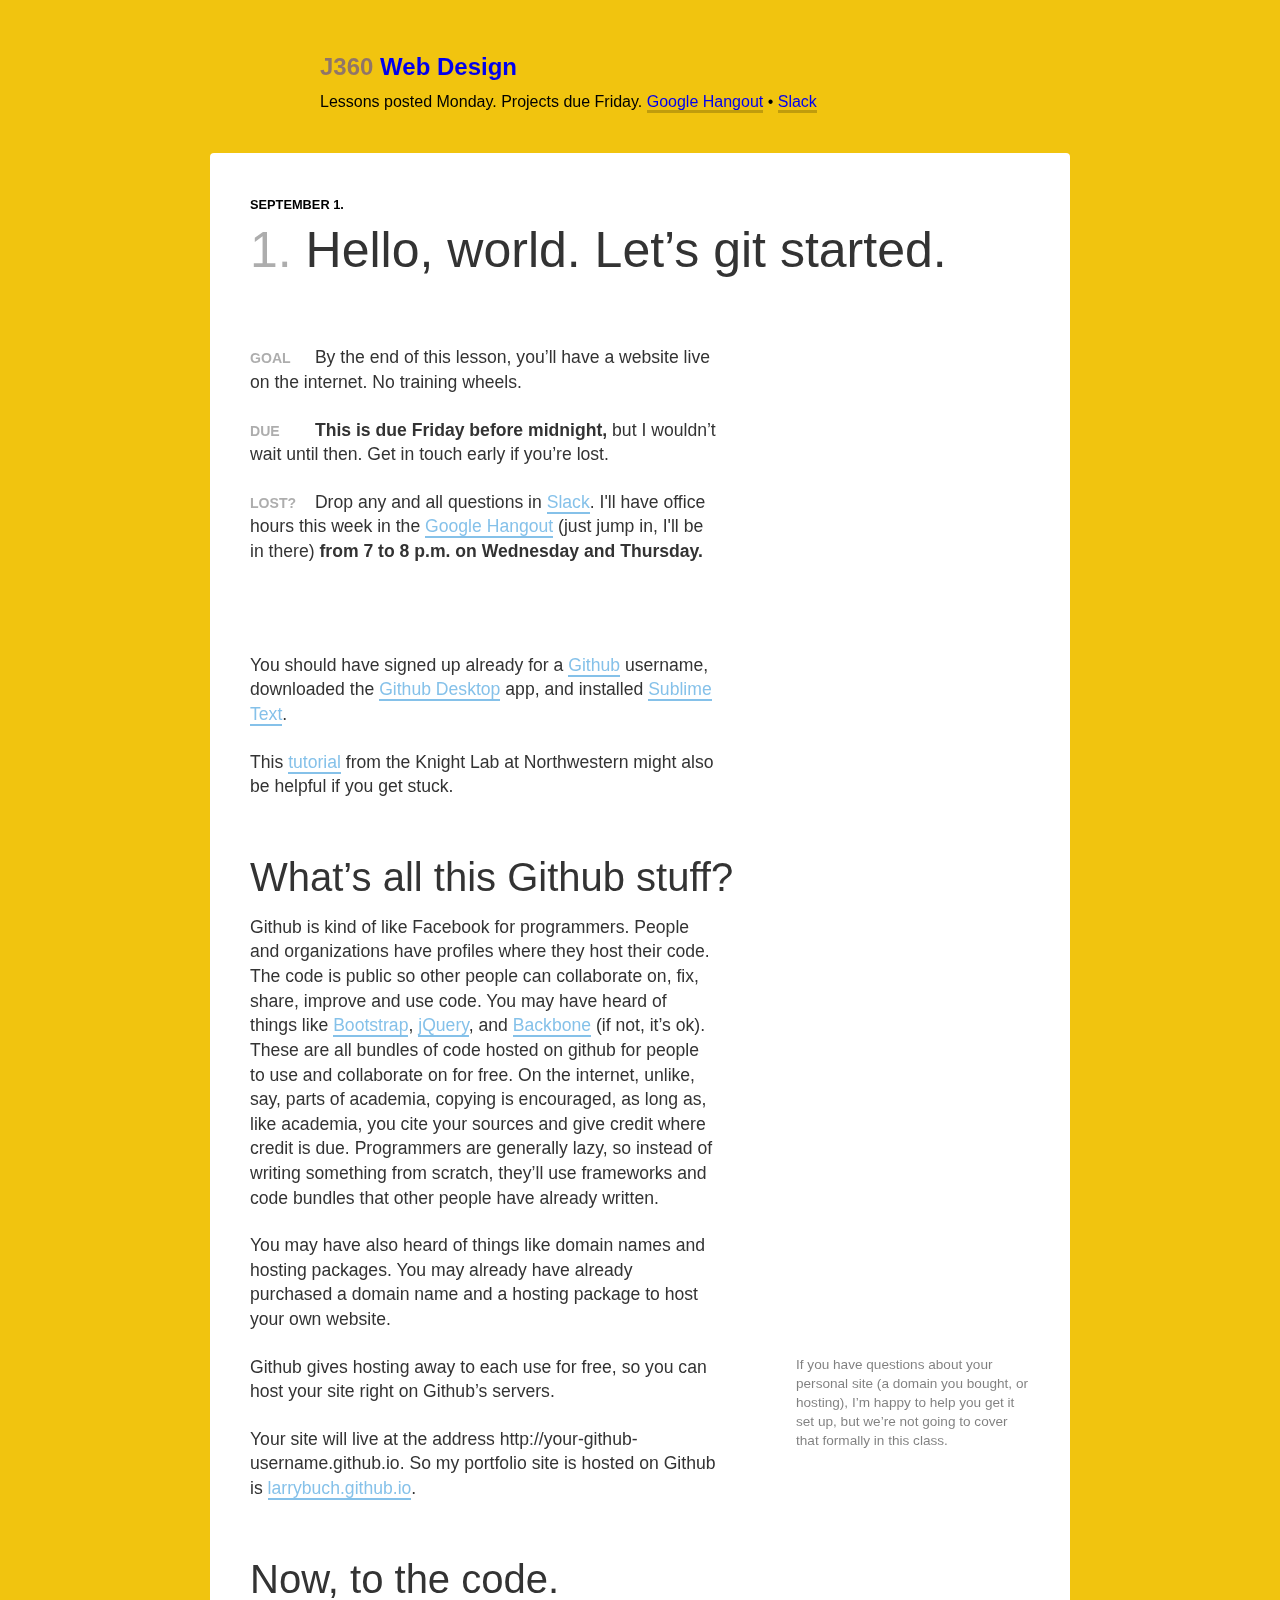
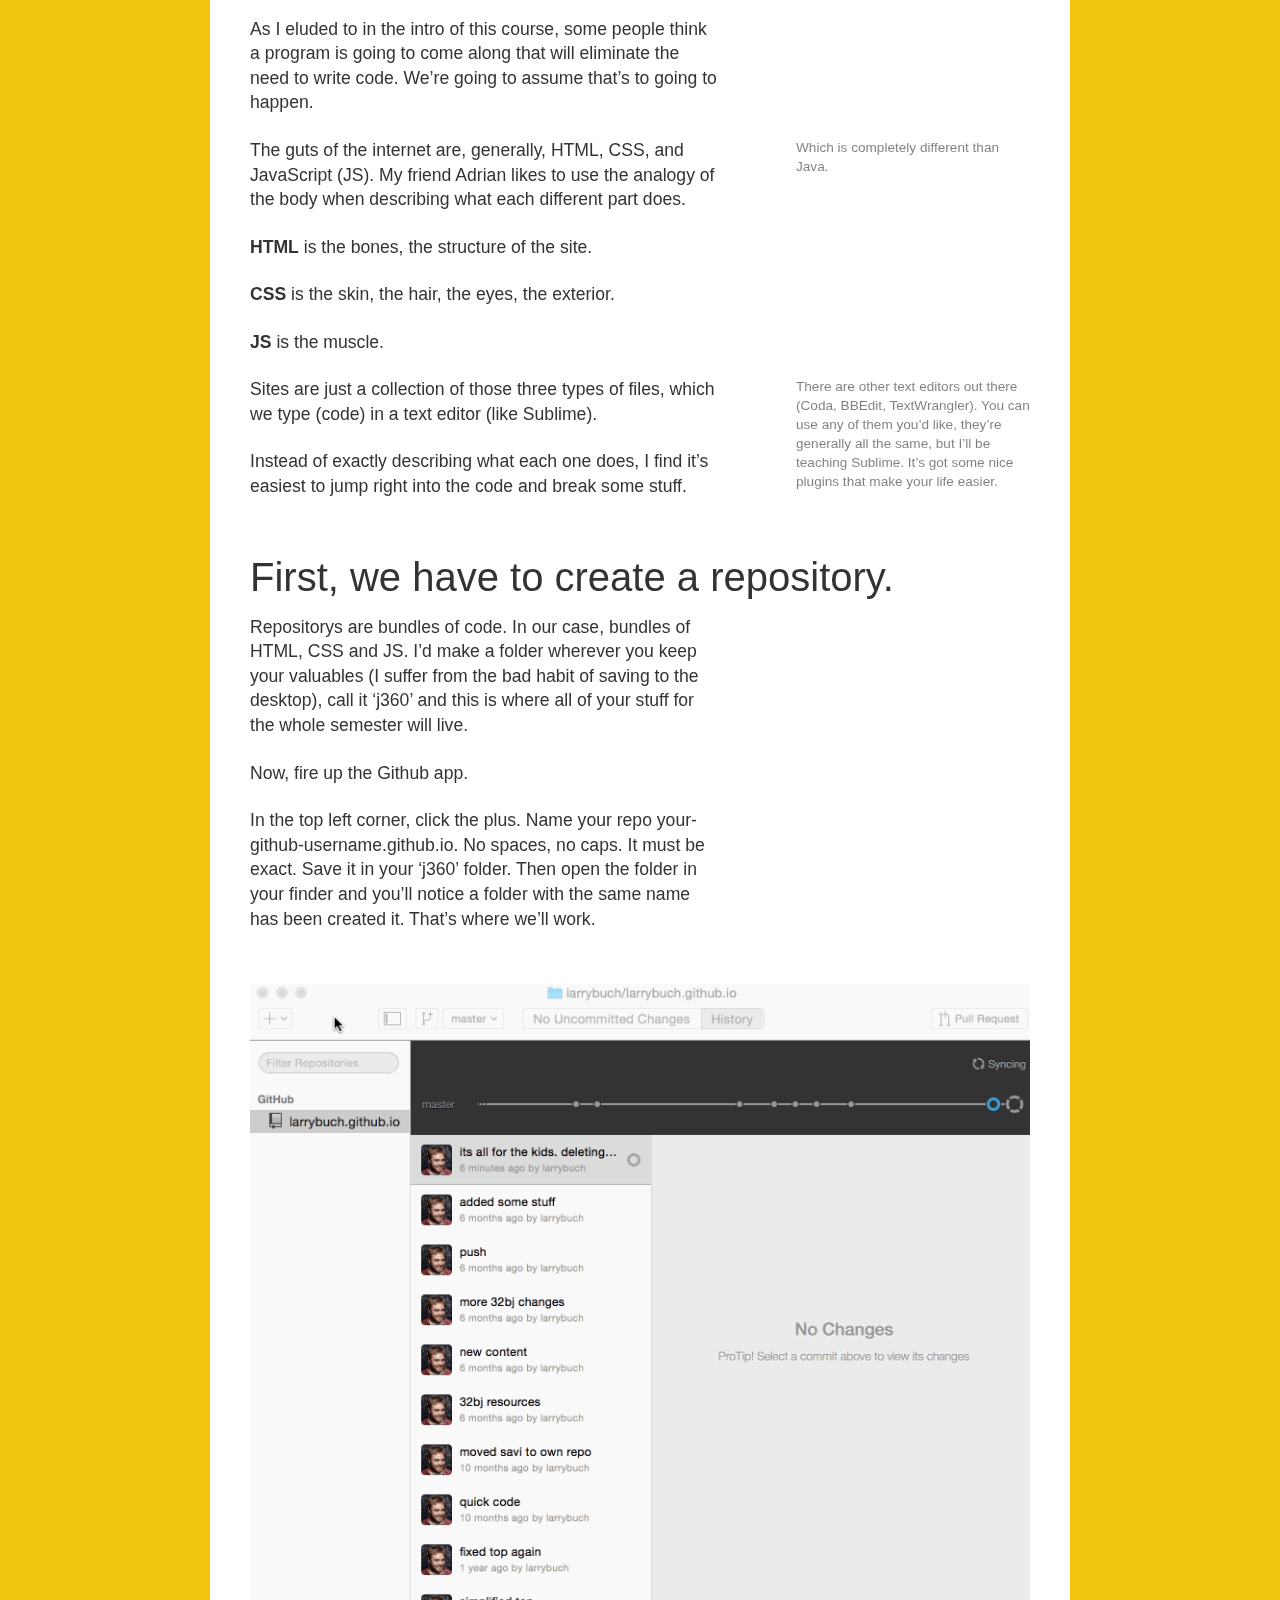
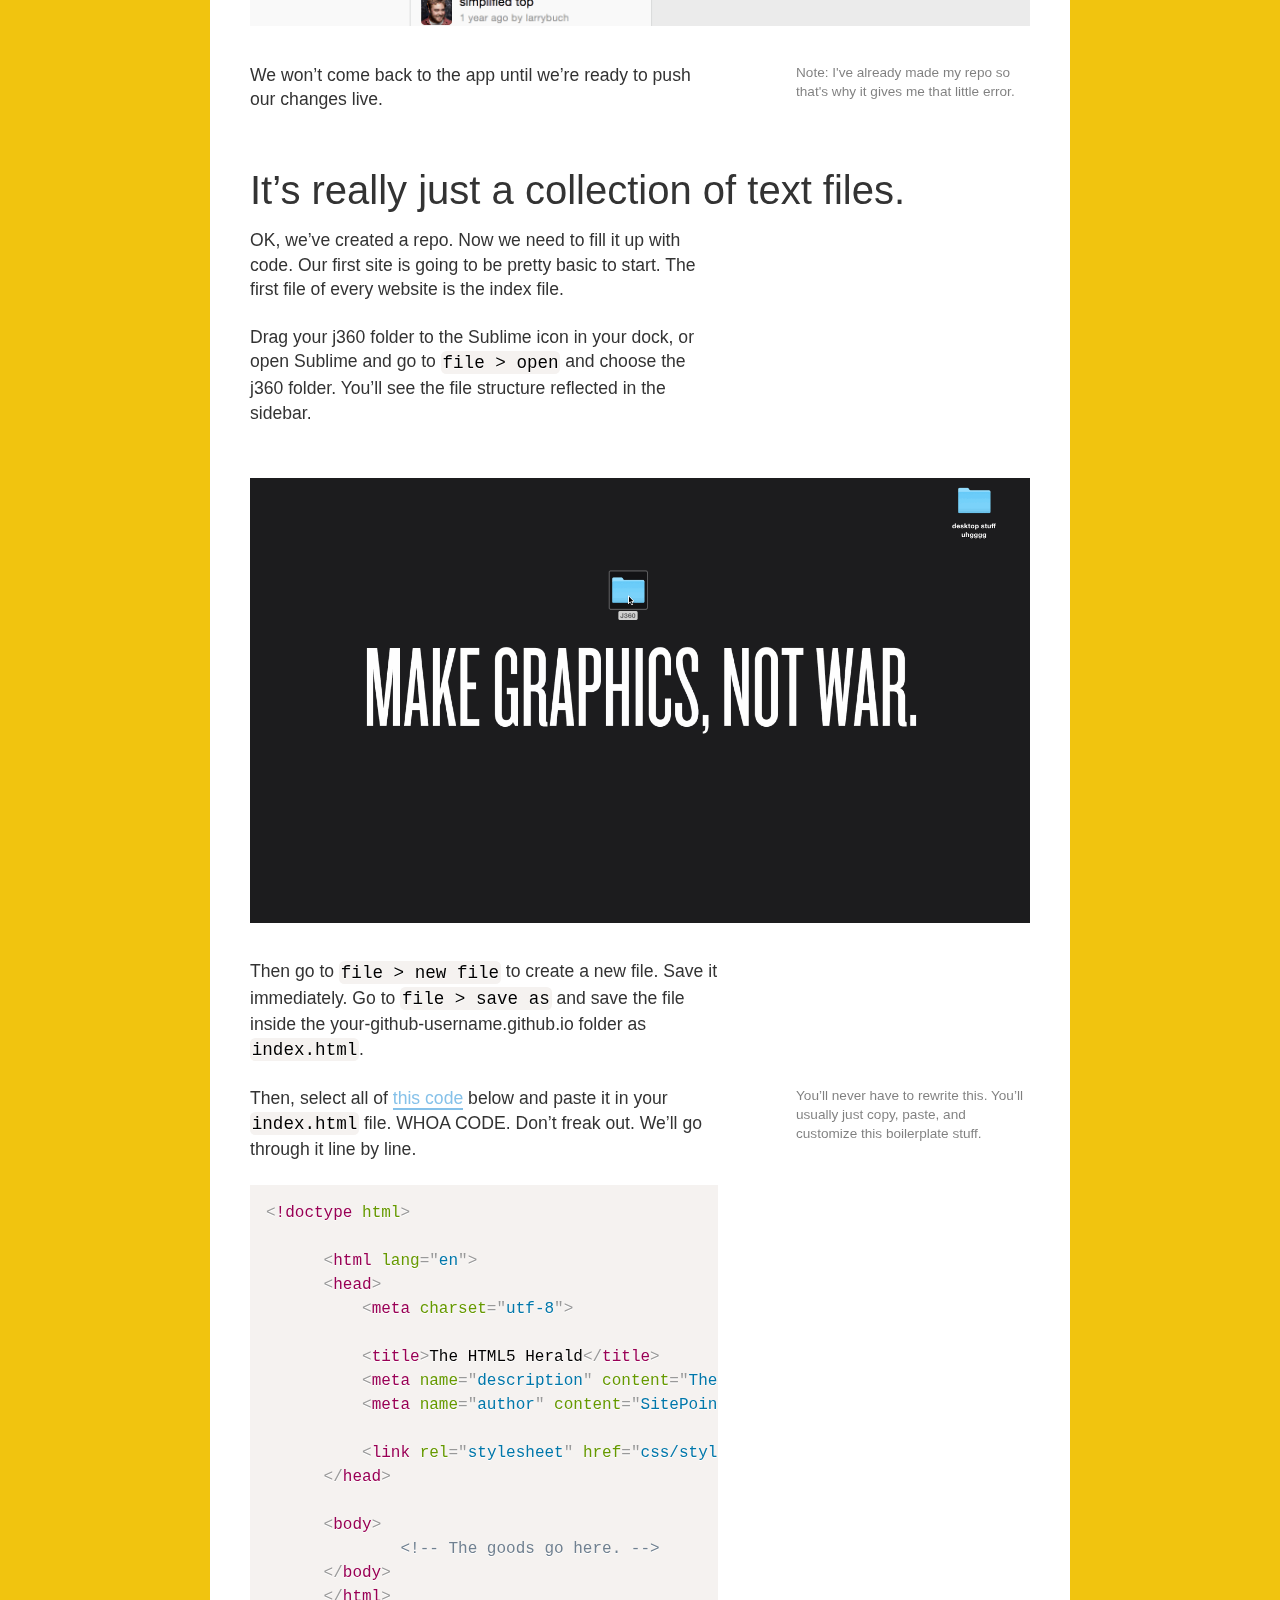
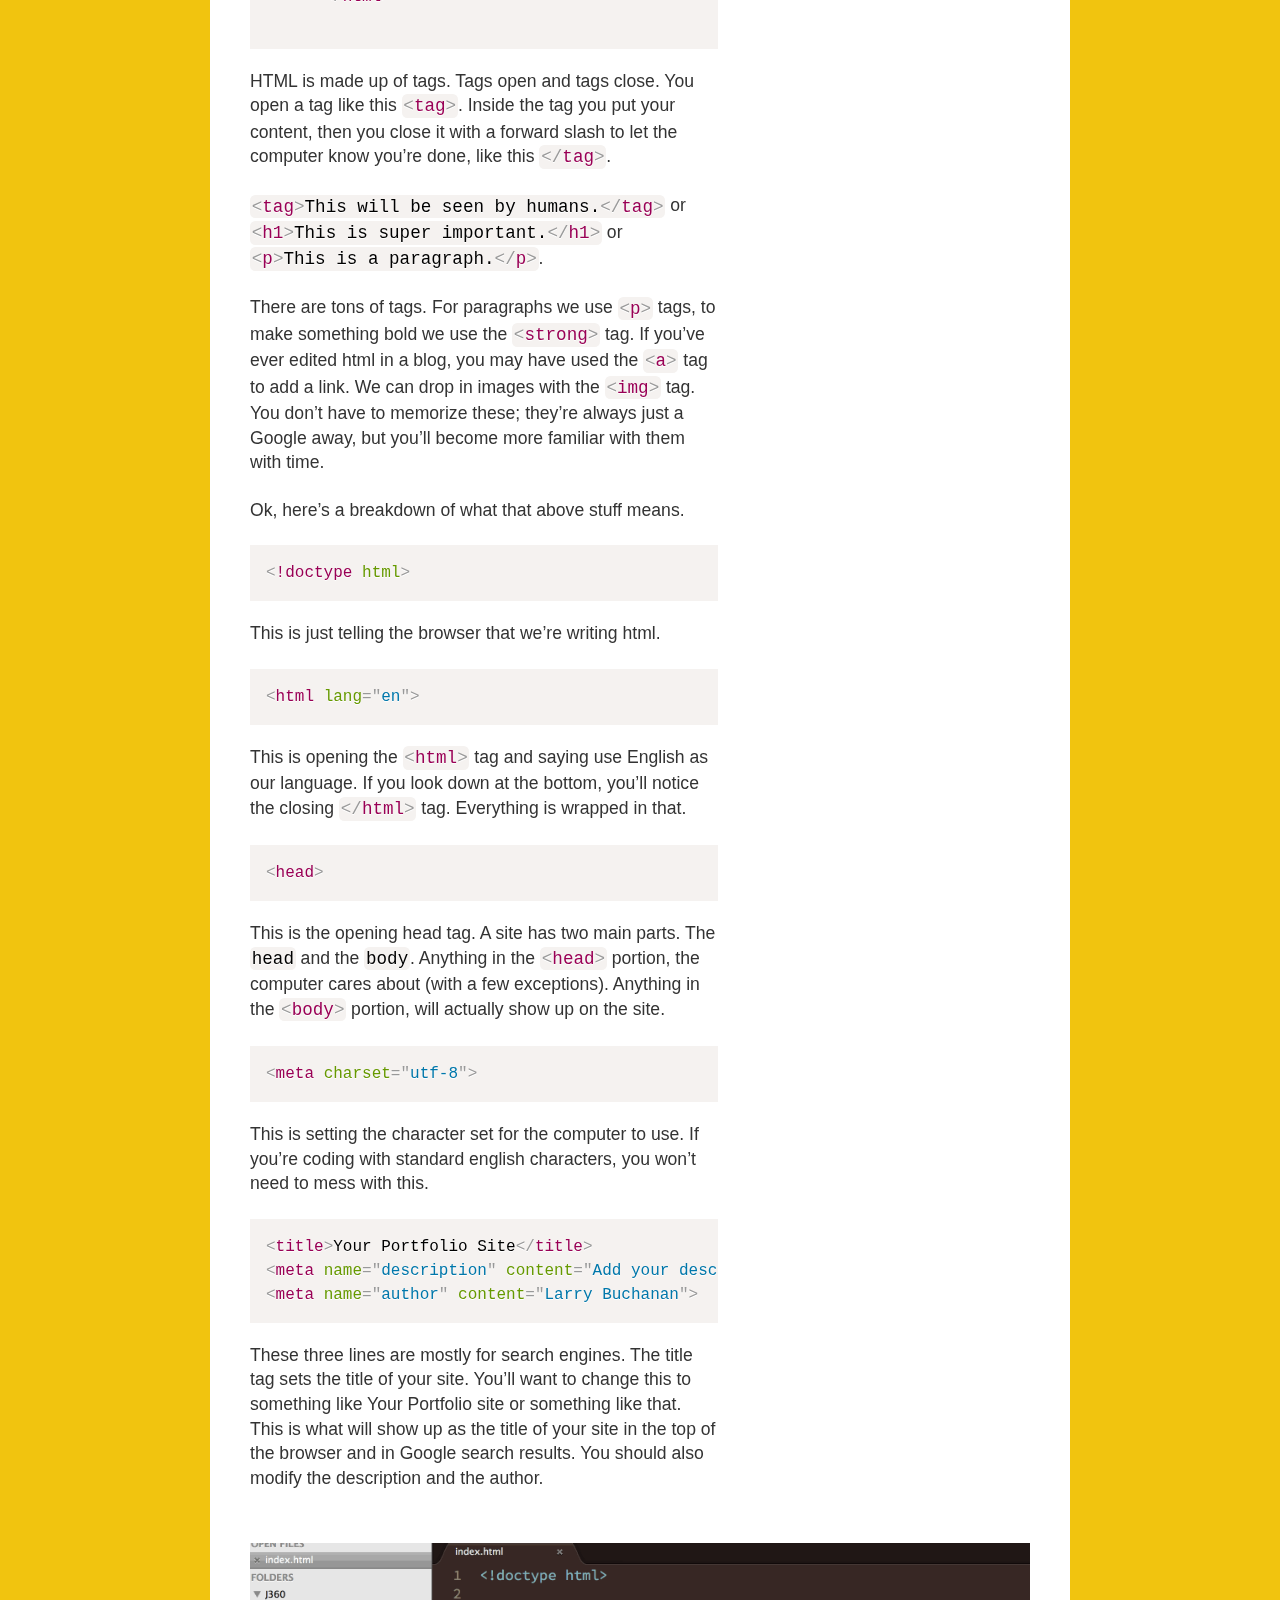
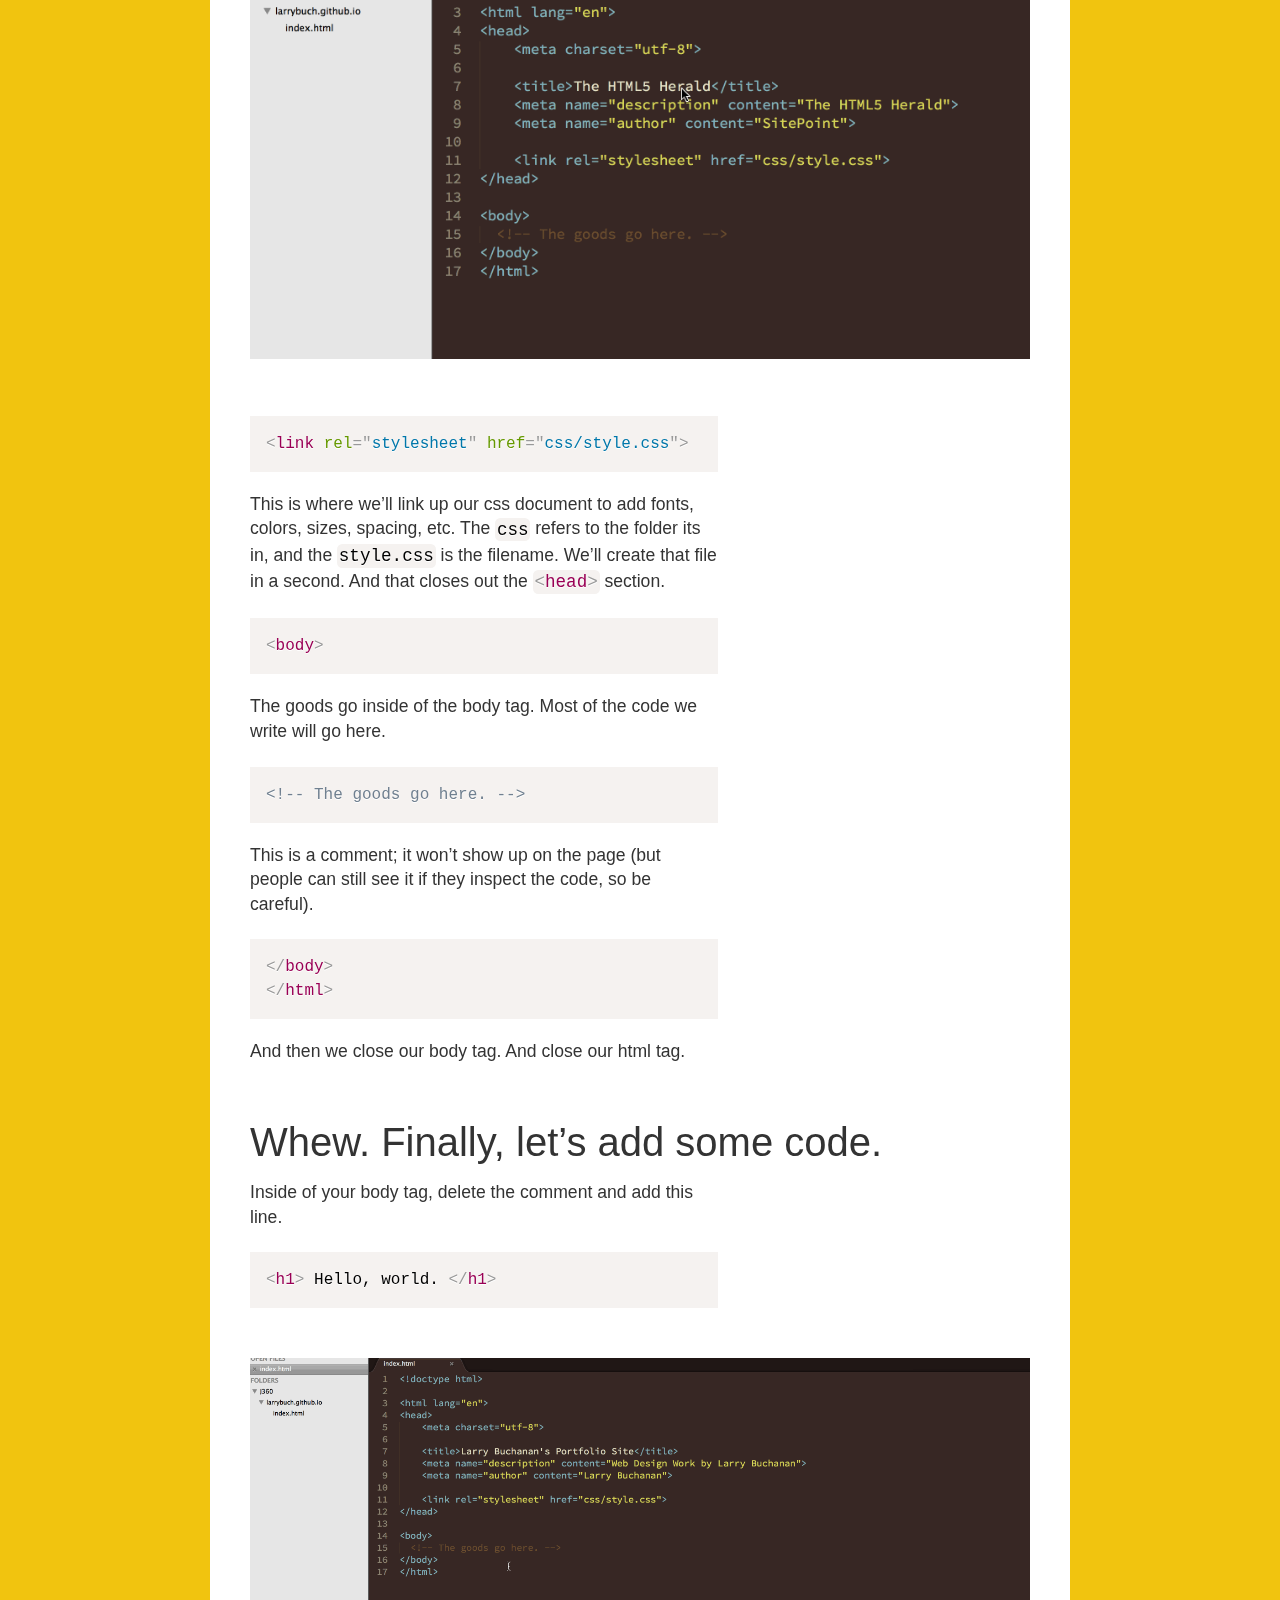
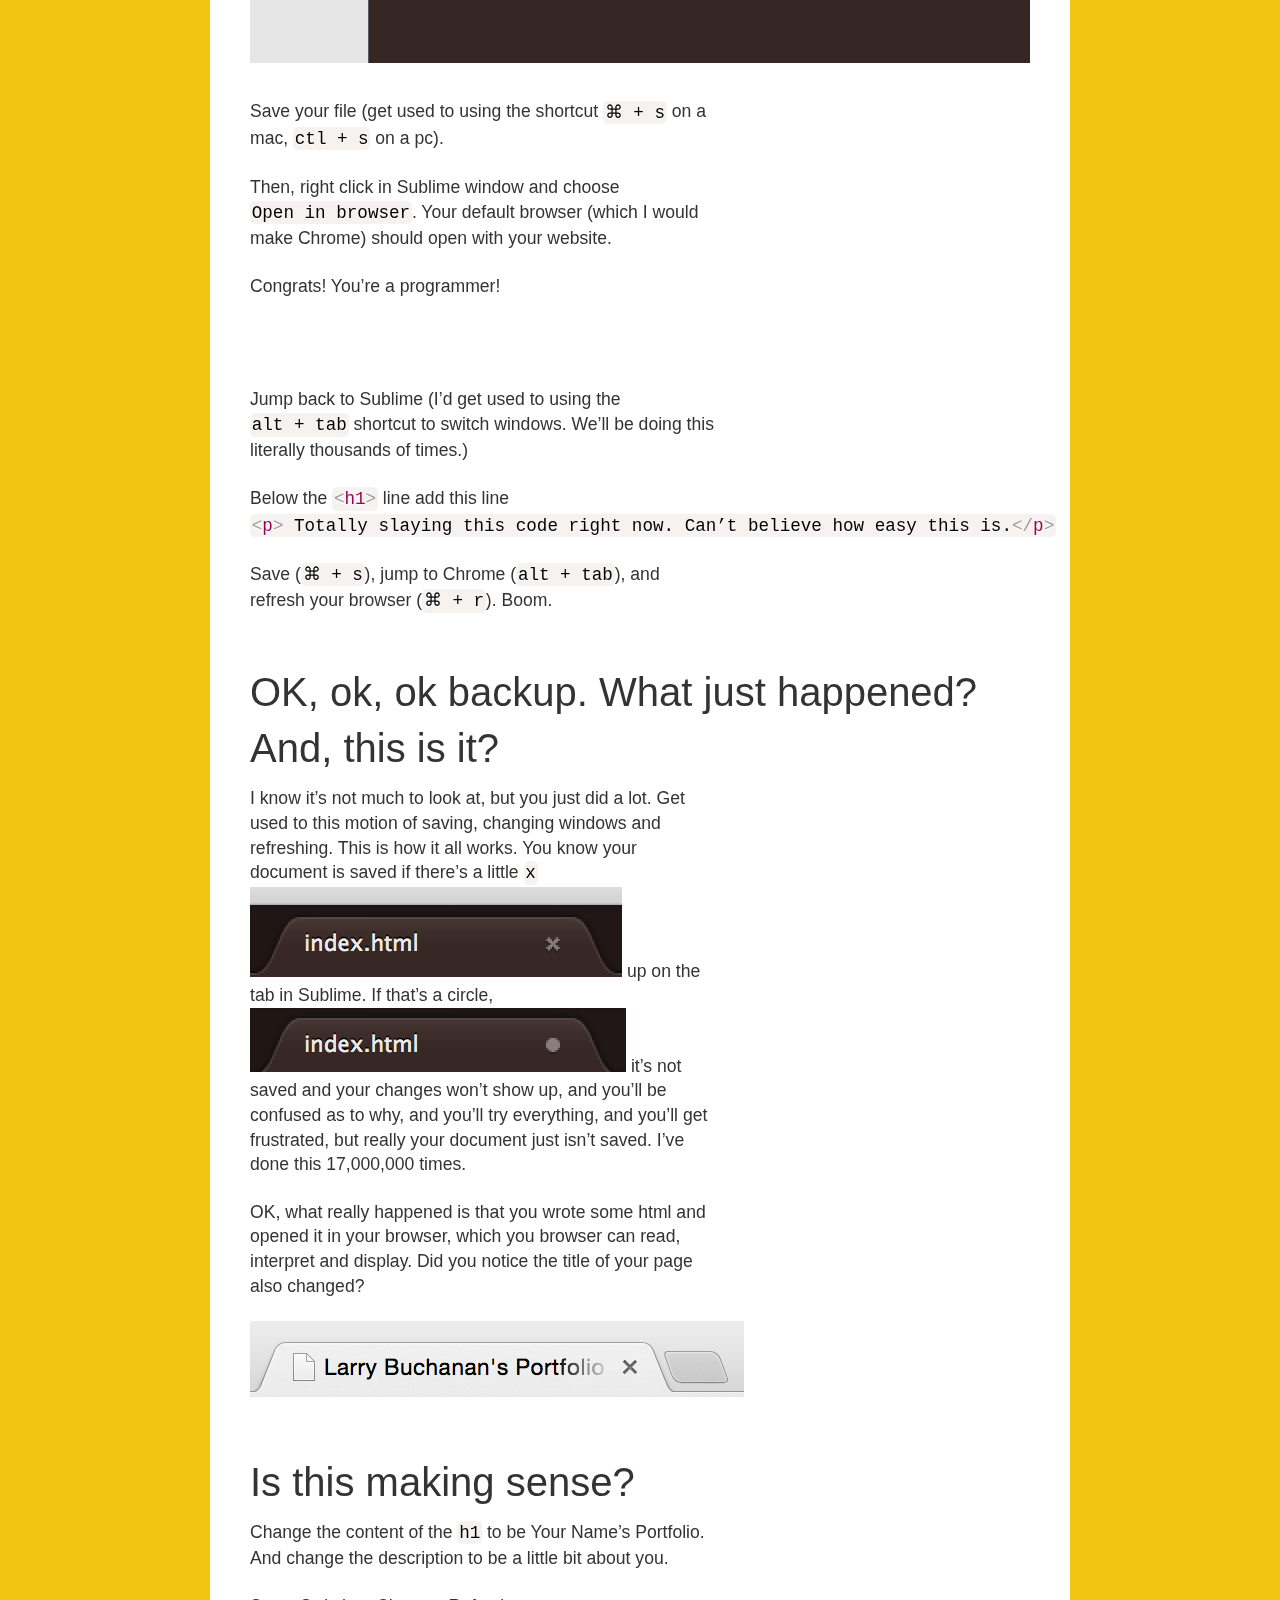
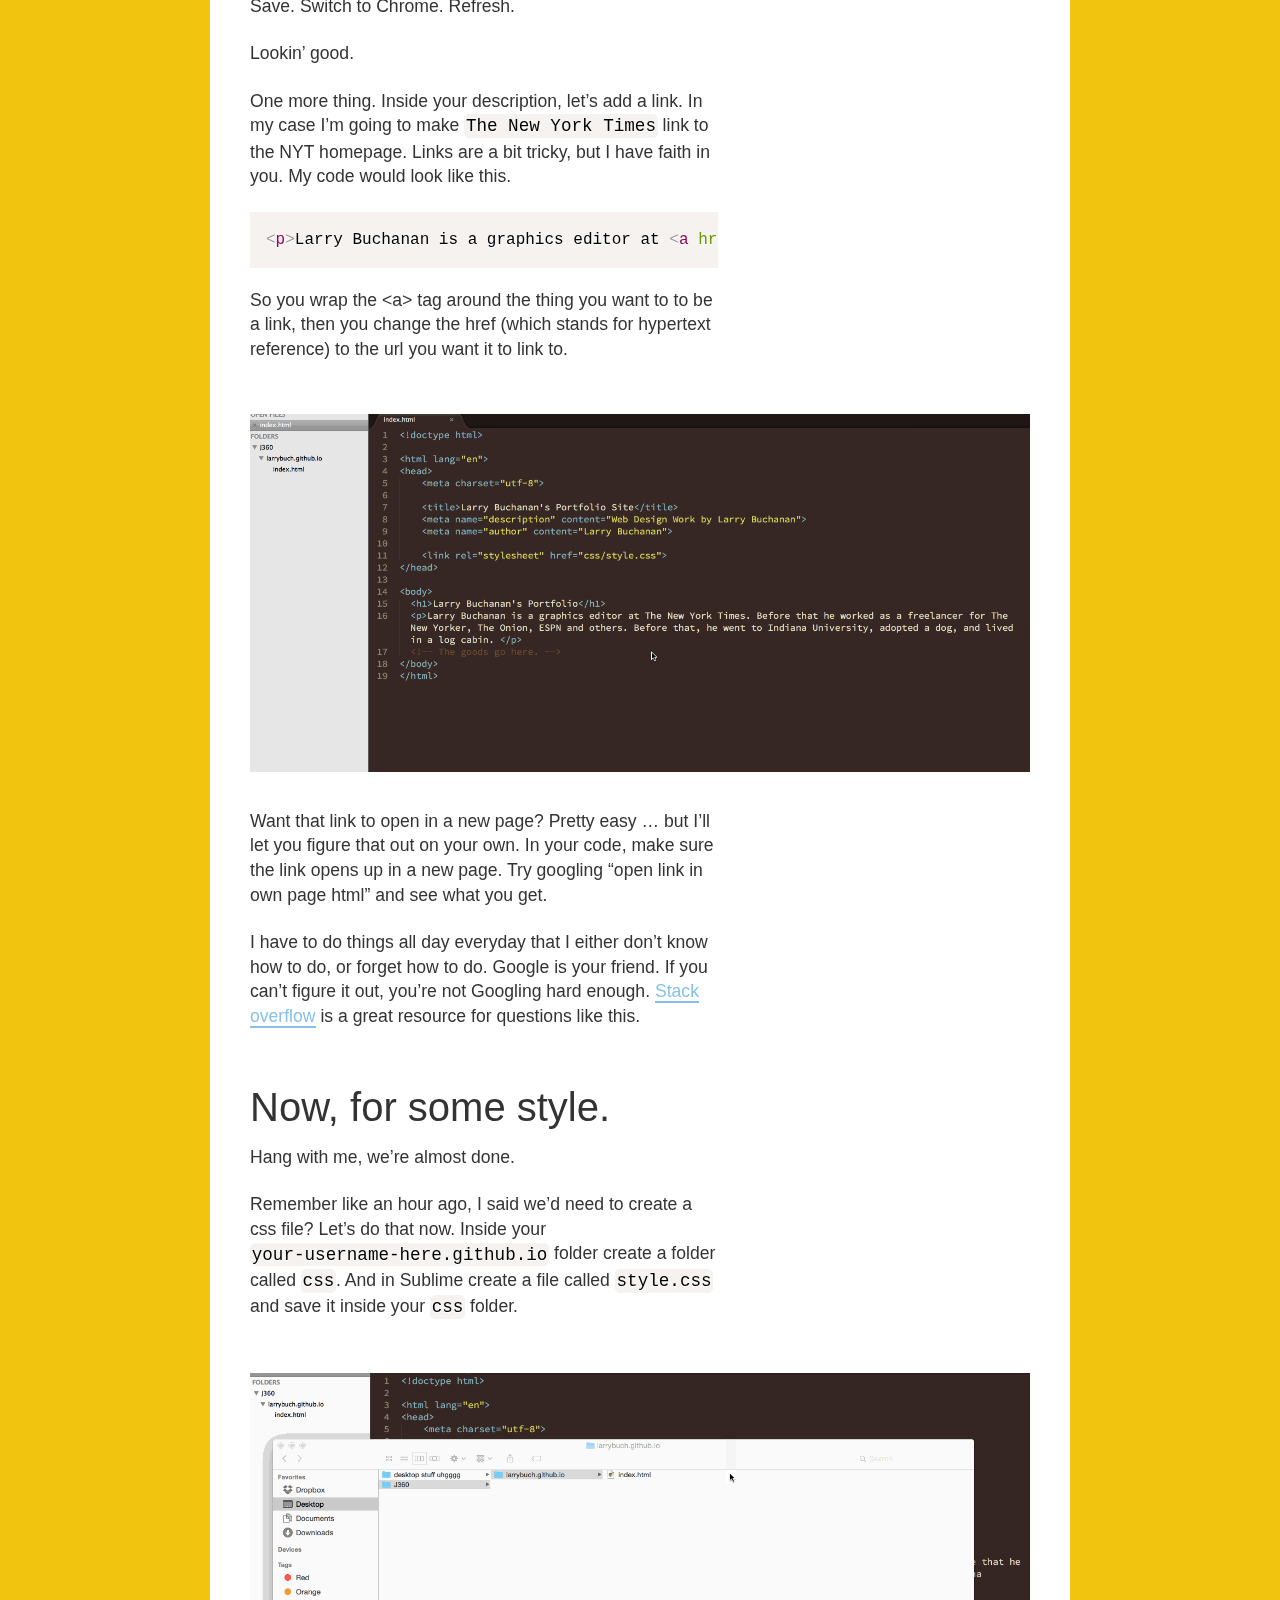
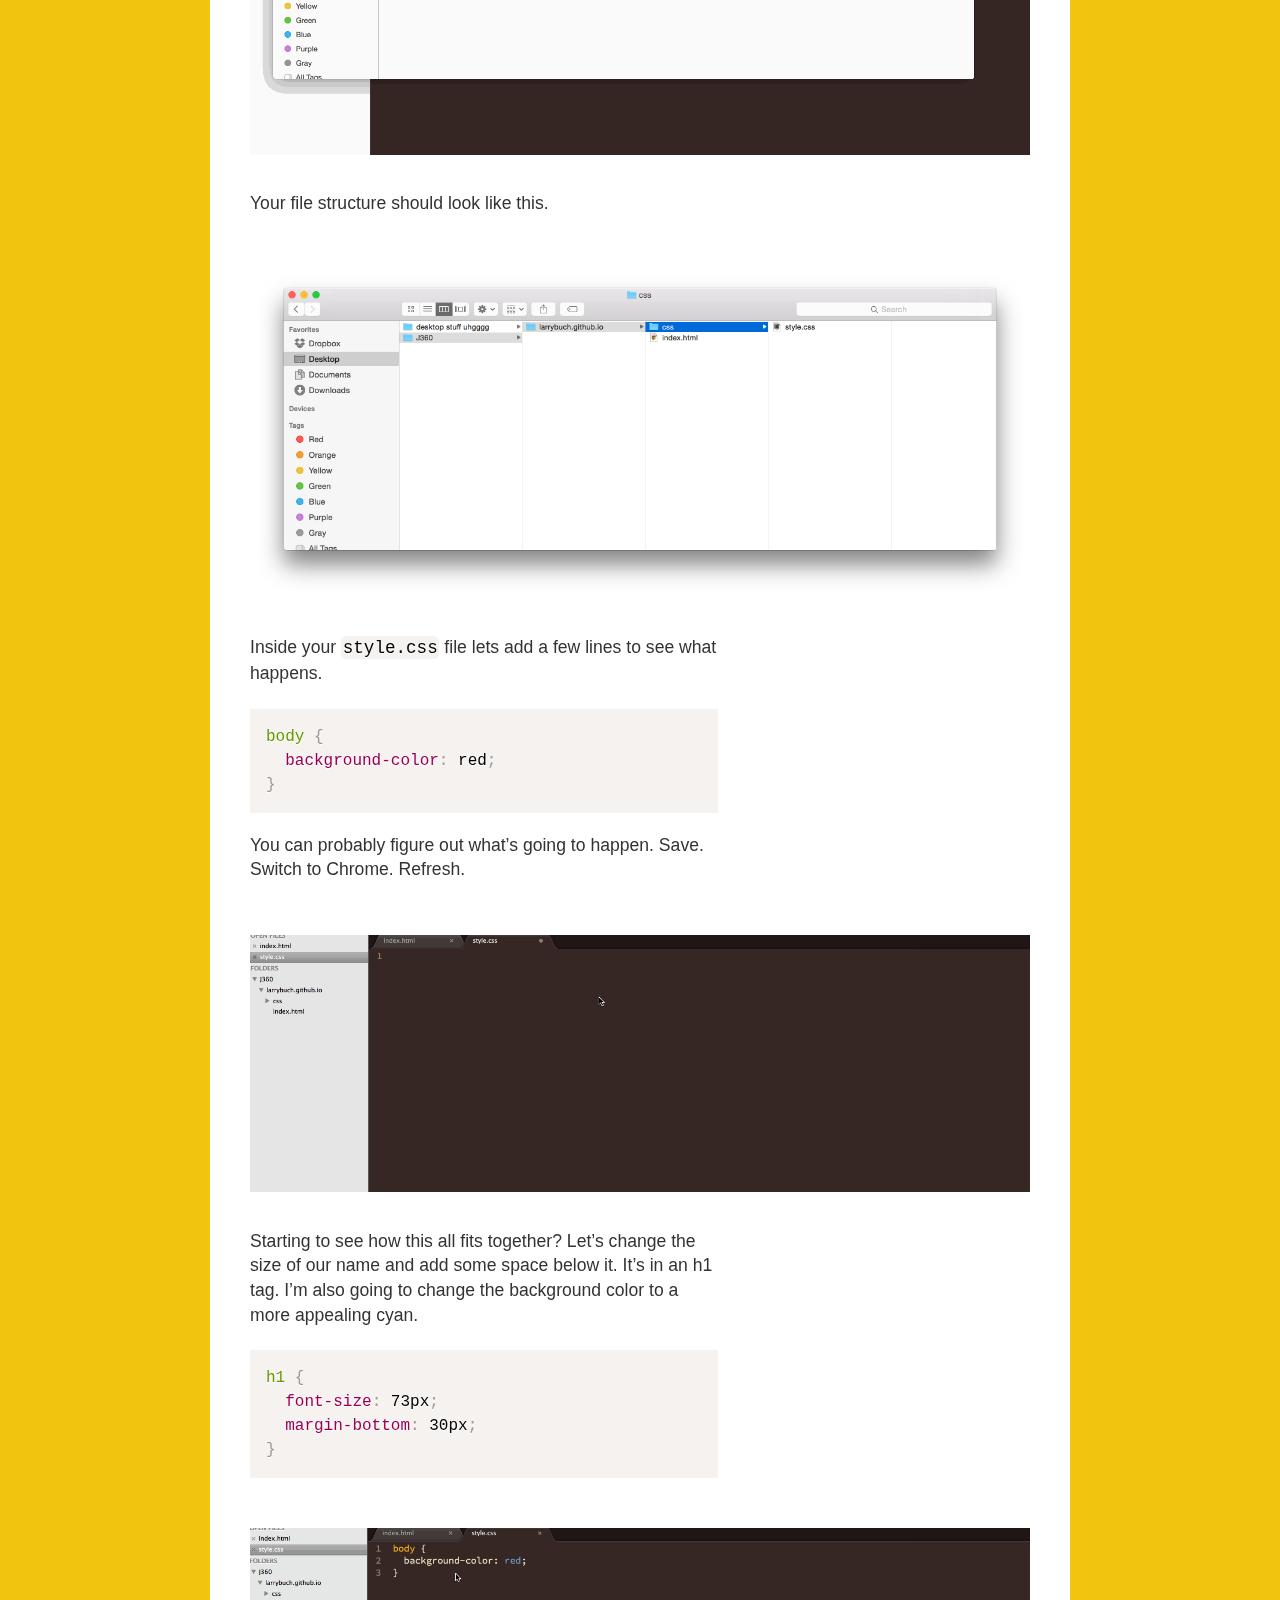
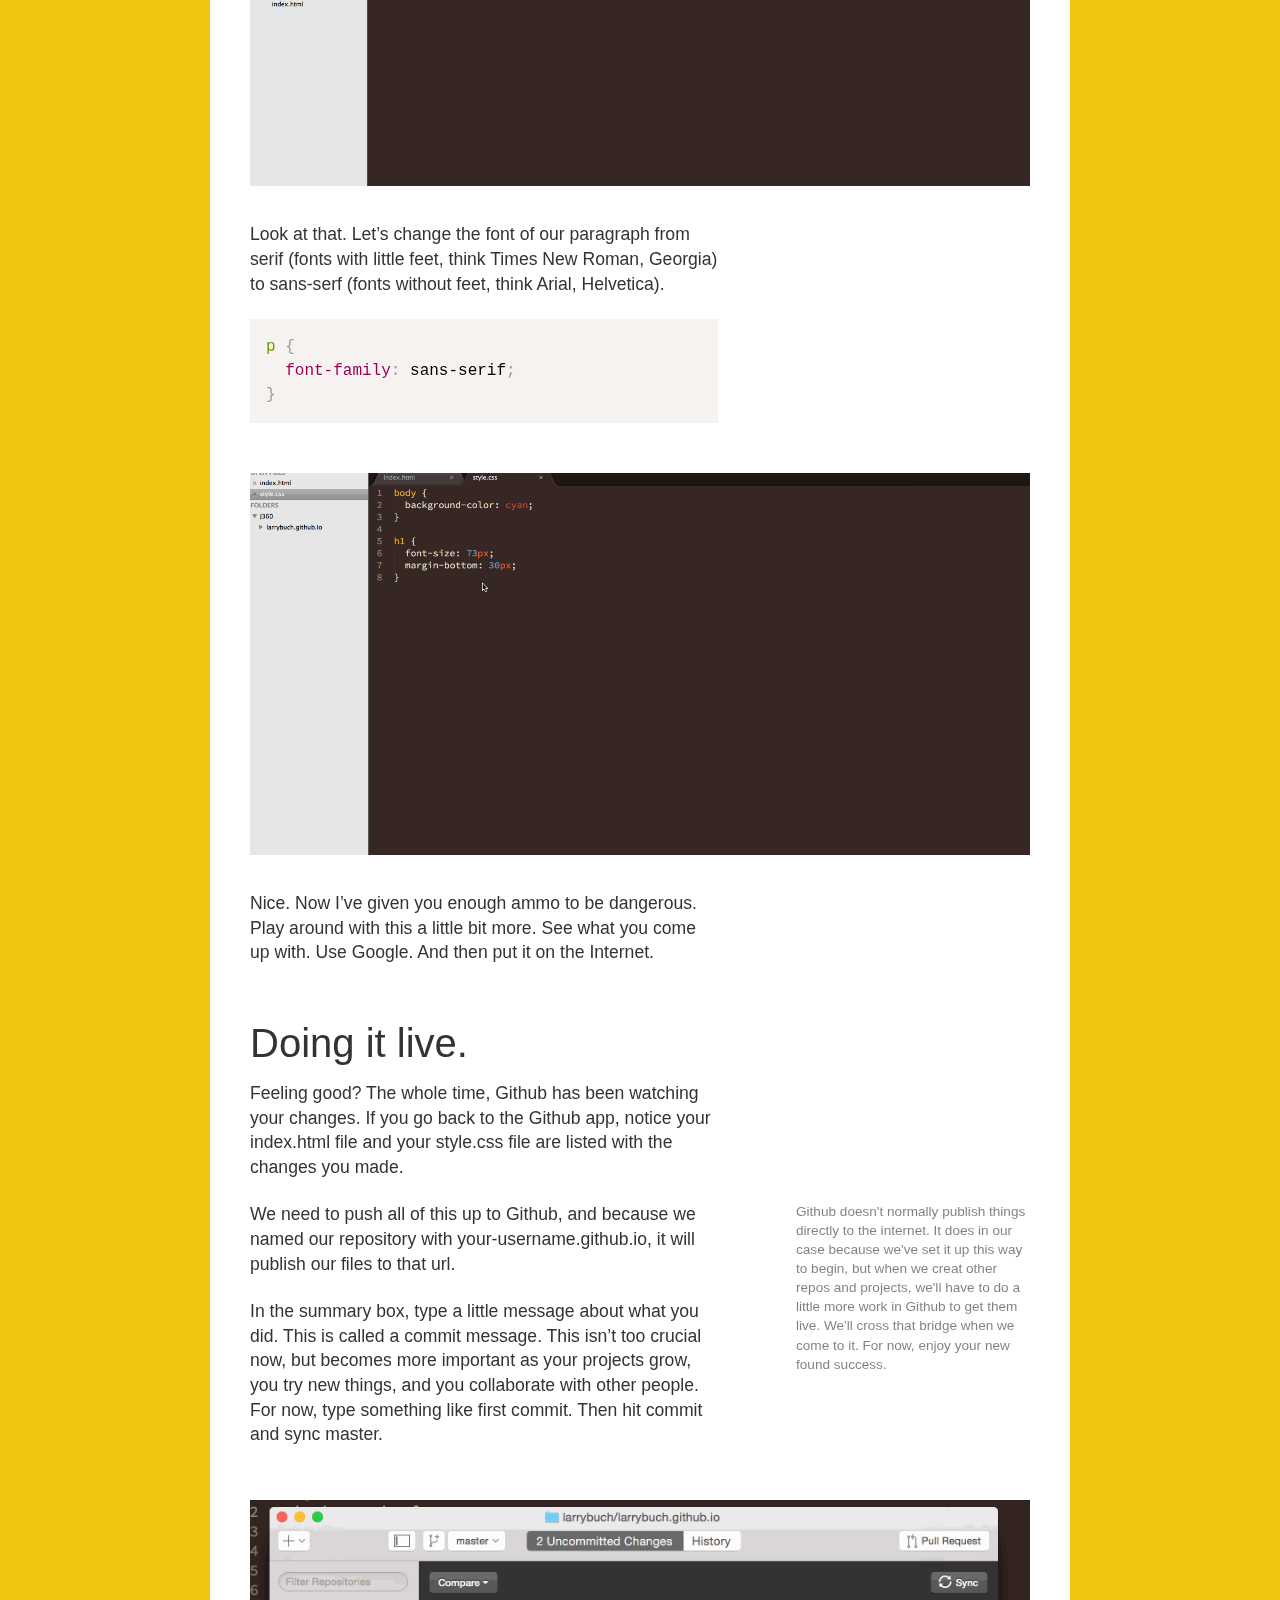
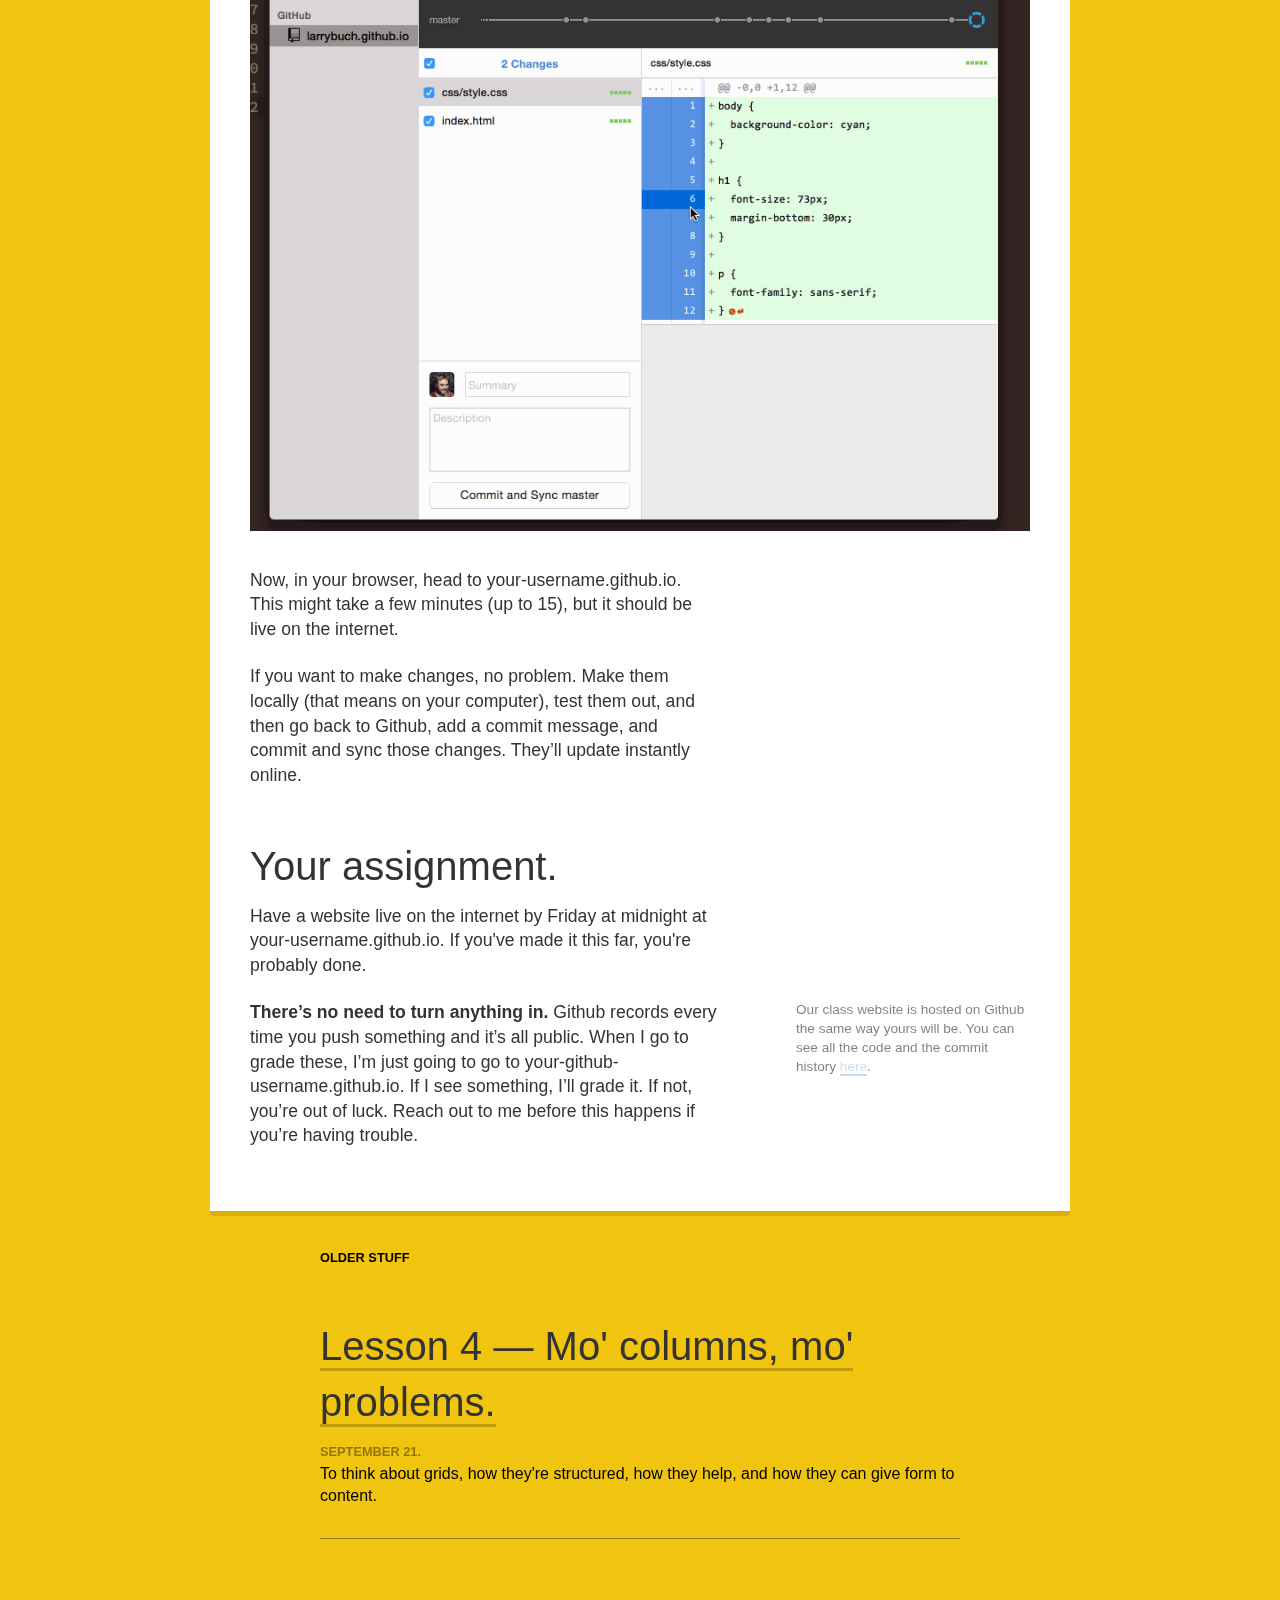
==== commit 56216e6a: "lesson4 and 5" ====
--- a/lesson-1/index.html
+++ b/lesson-1/index.html
@@ -281,6 +281,11 @@
   <div class="posts">
     <span class="kicker">older stuff</span>
     <div class="post">
+      <h3><a href="/lesson-4">Lesson 4 — Mo' columns, mo' problems.</a></h3>
+      <span class="kicker light">September 21.</span>
+      <p>To think about grids, how they're structured, how they help, and how they can give form to content.</p>
+    </div>
+    <div class="post">
       <h3><a href="/lesson-3">Lesson 3 — Is this making sense?</a></h3>
       <span class="kicker light">September 14.</span>
       <p>Thinking about how html is structured, and to start to apply more advanced css techniques.</p>
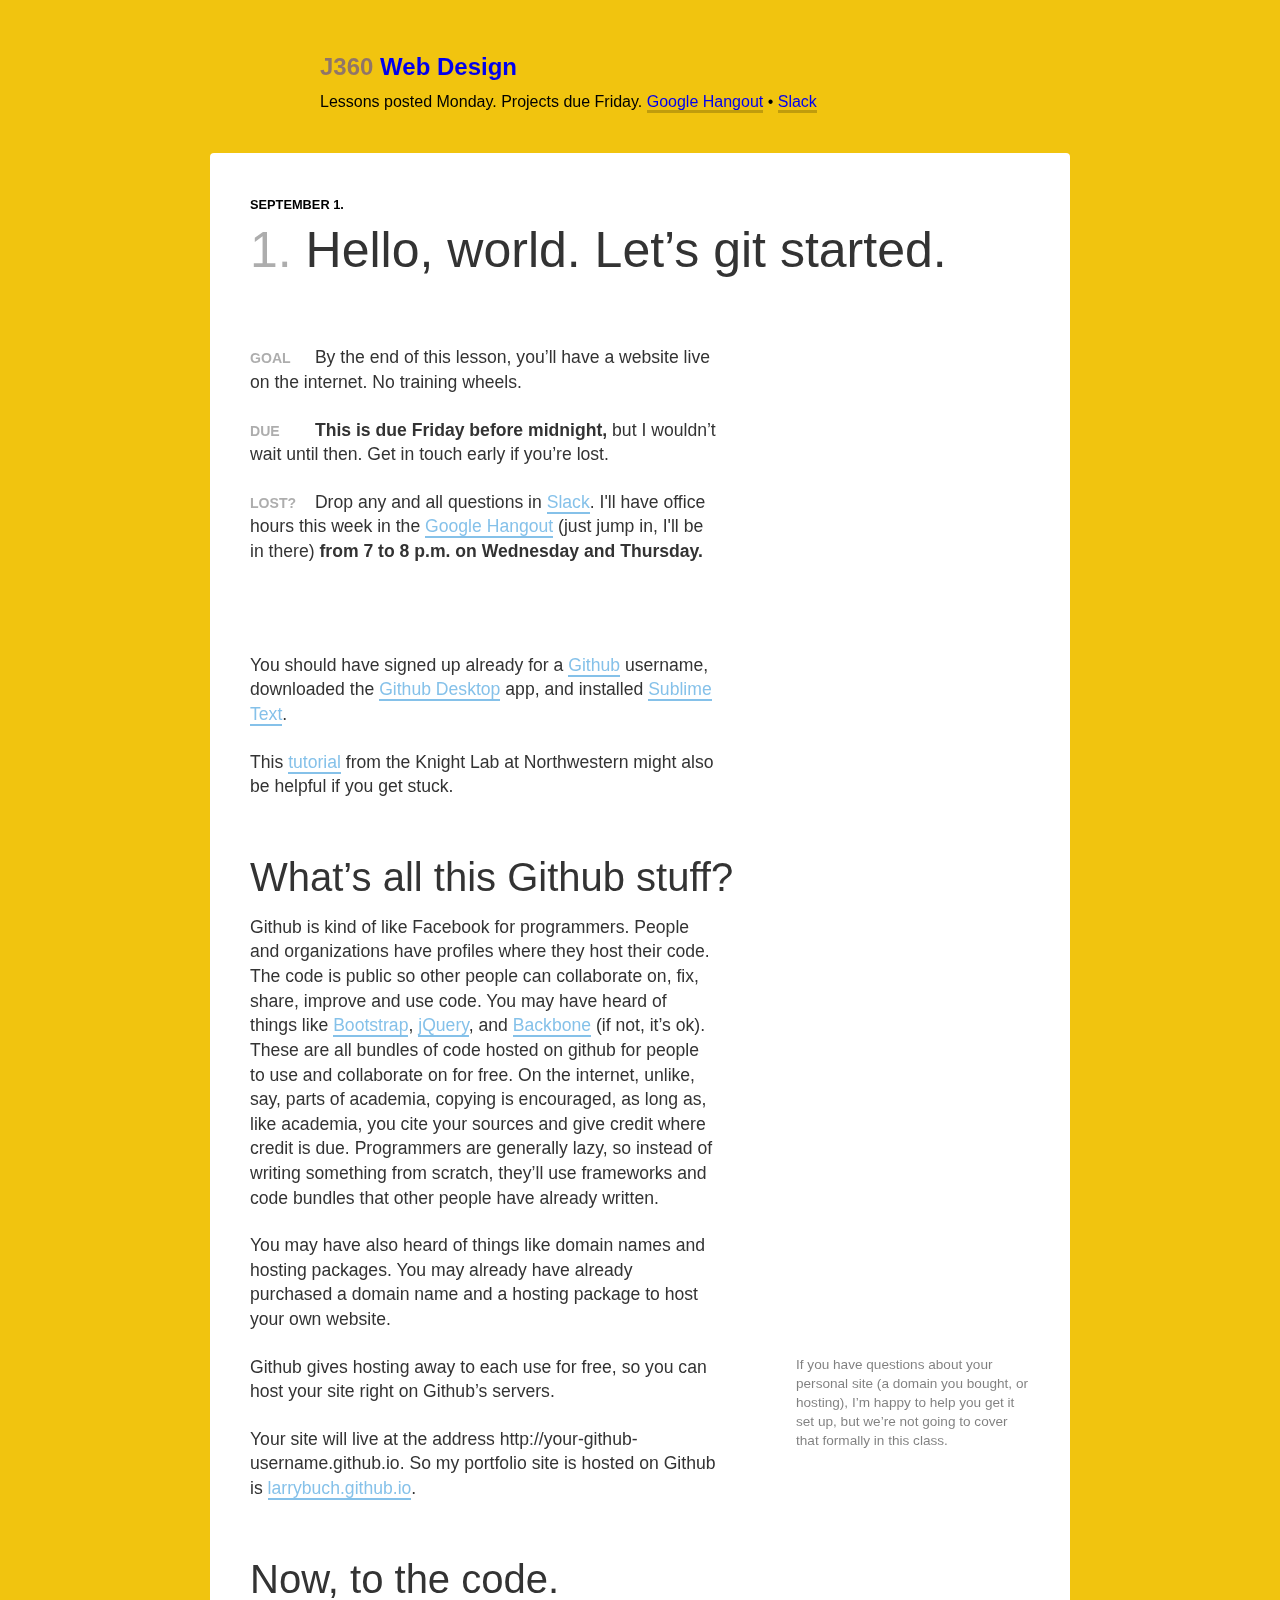
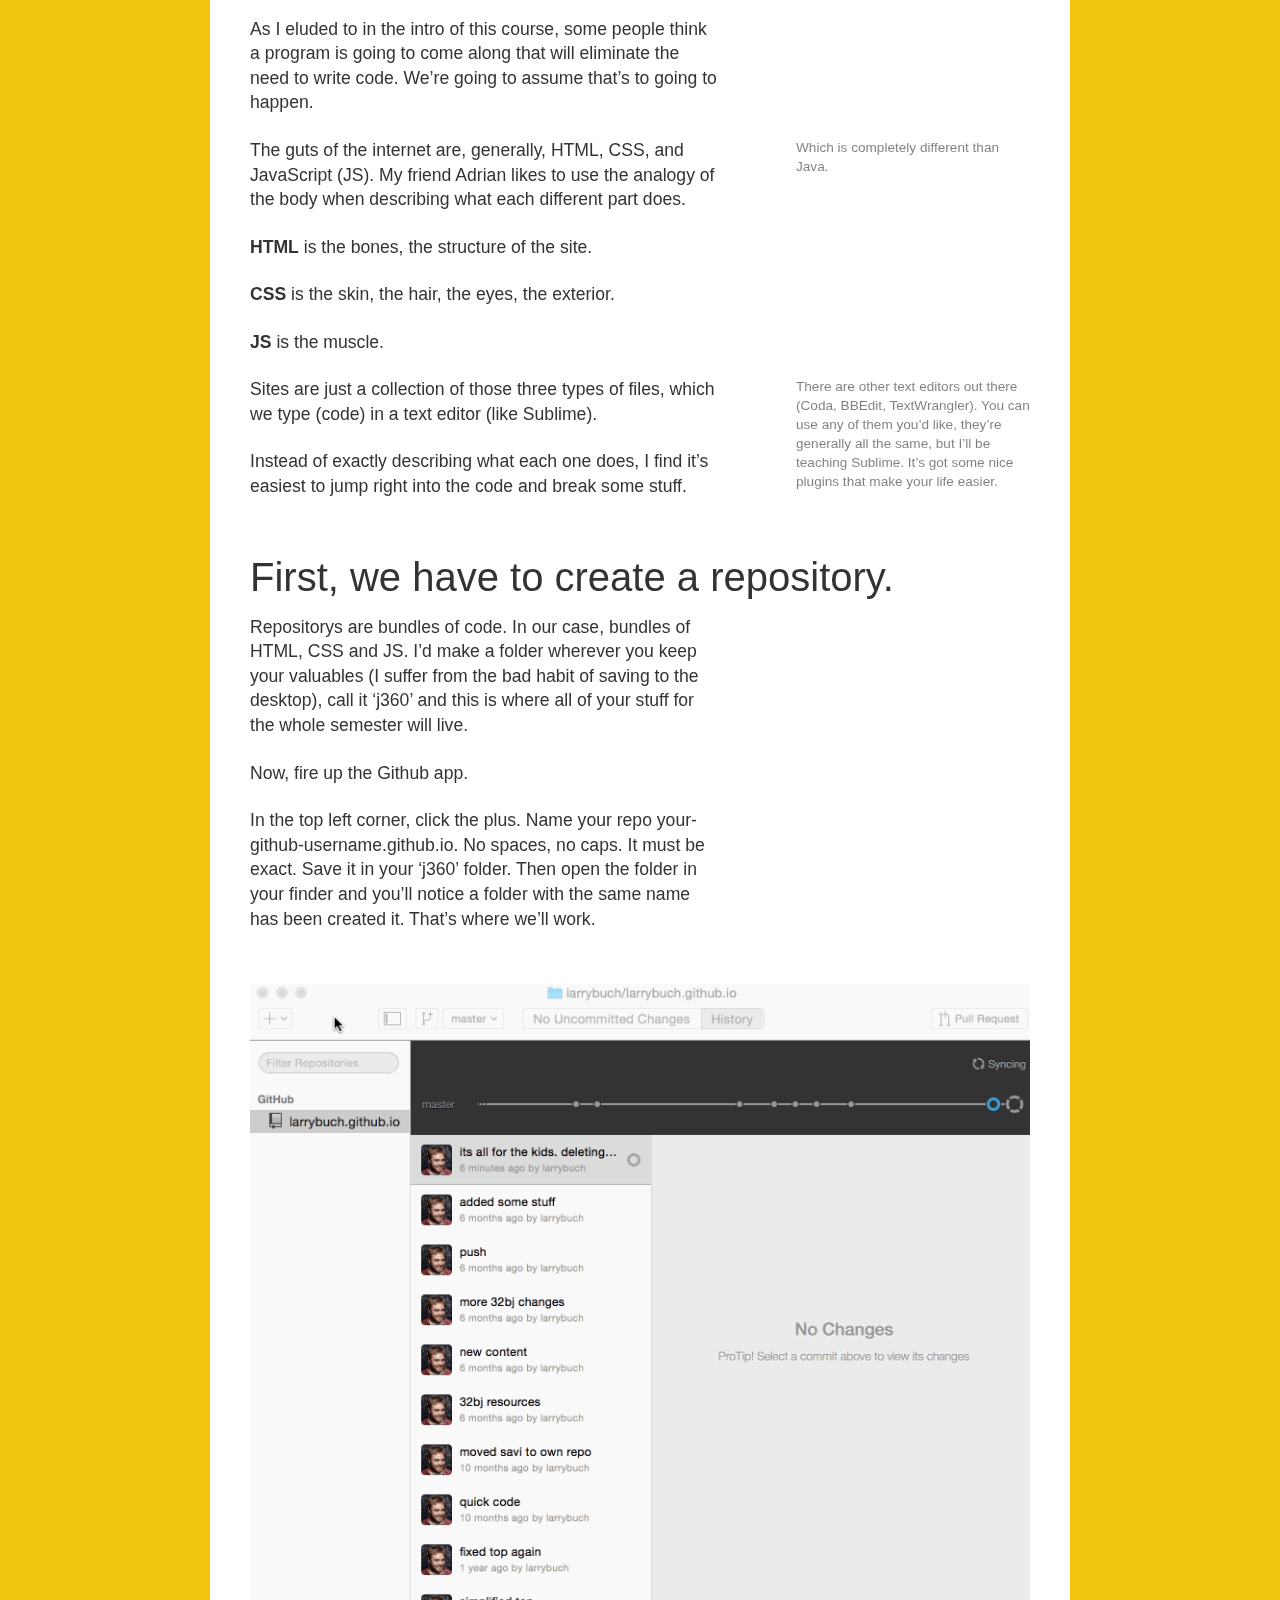
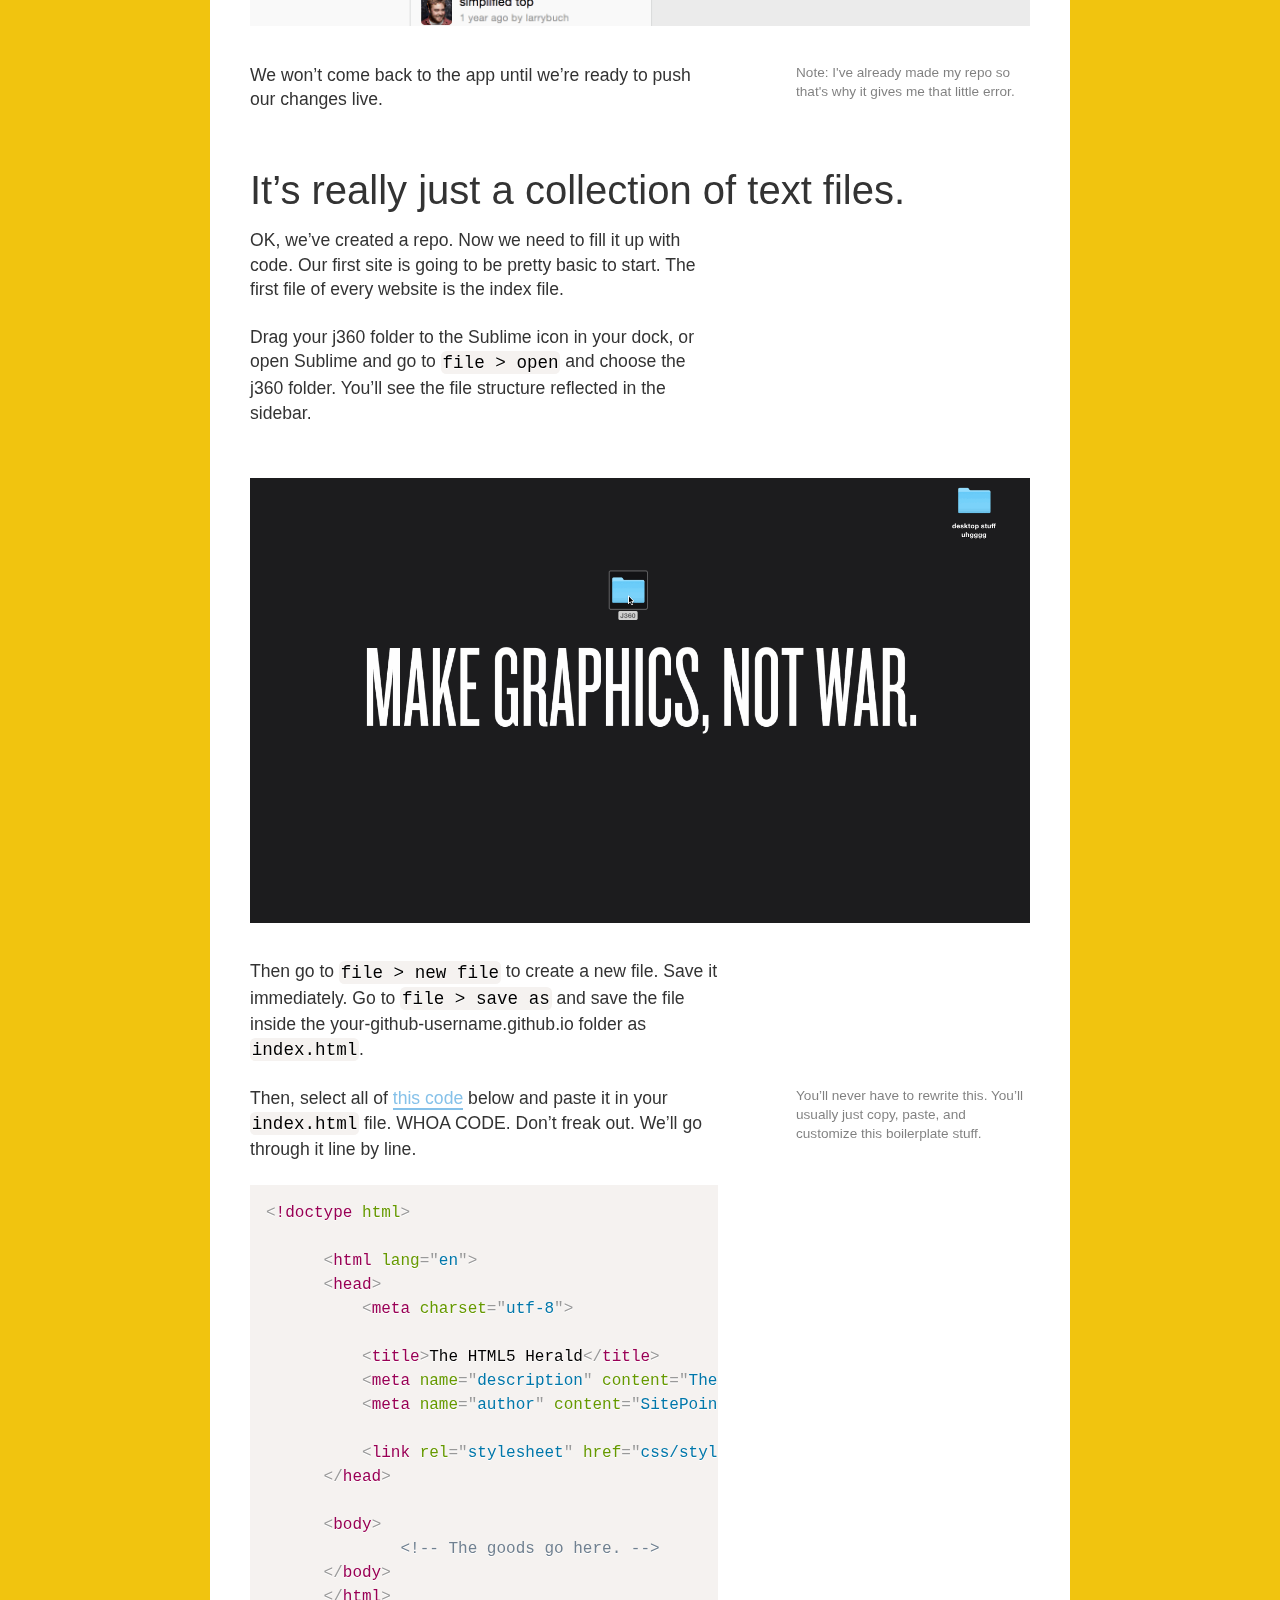
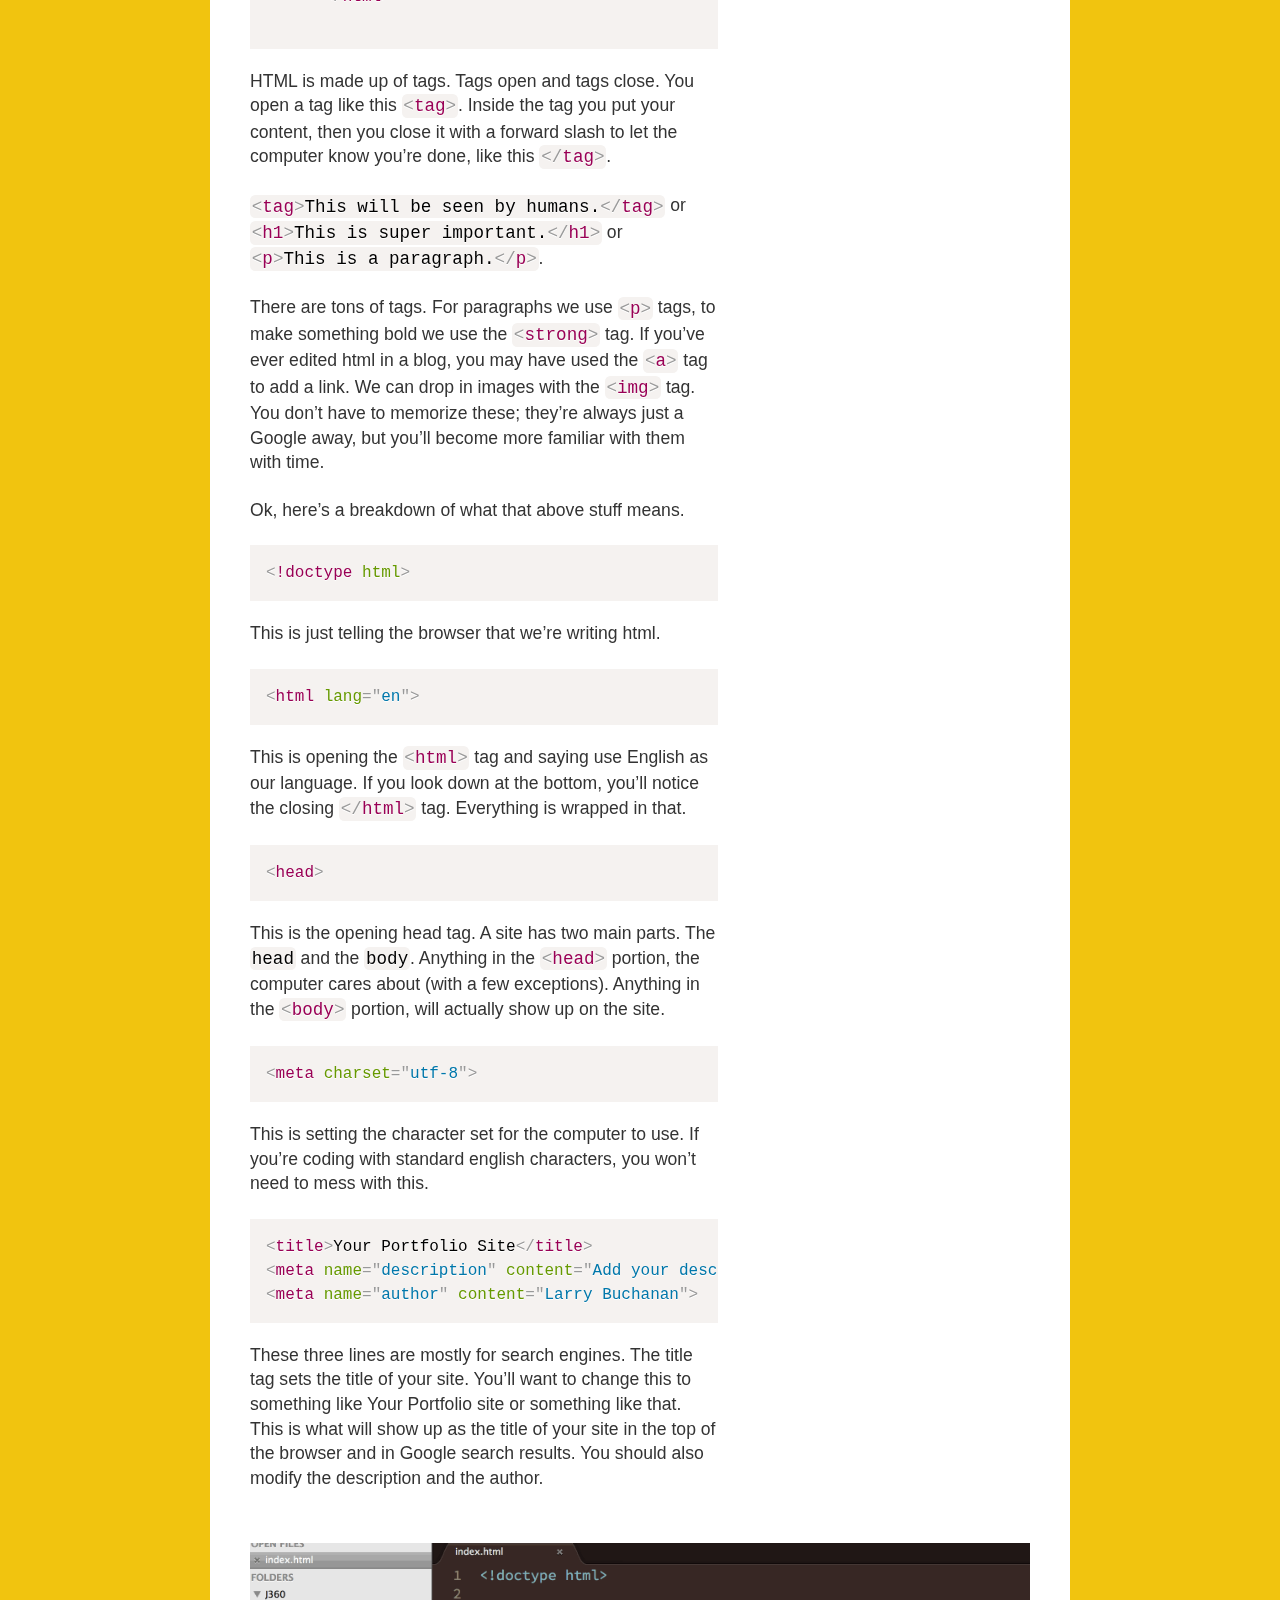
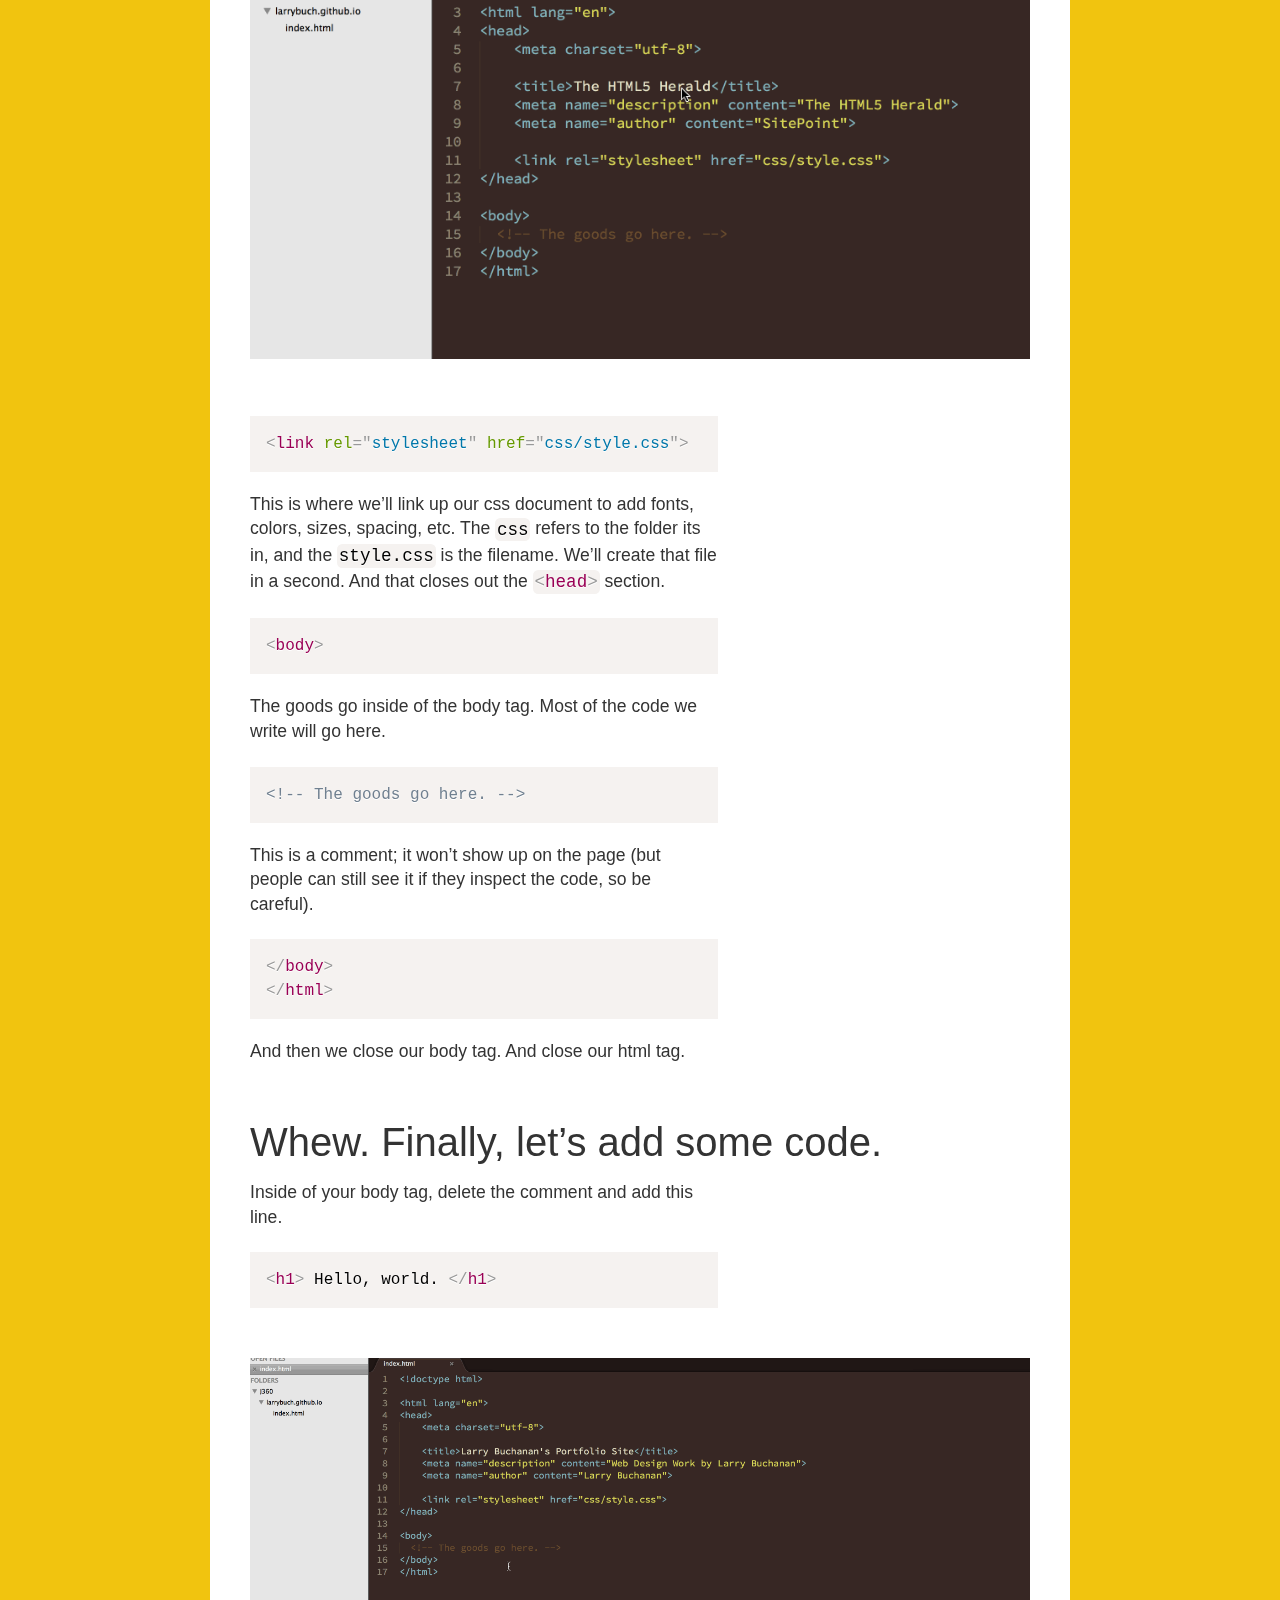
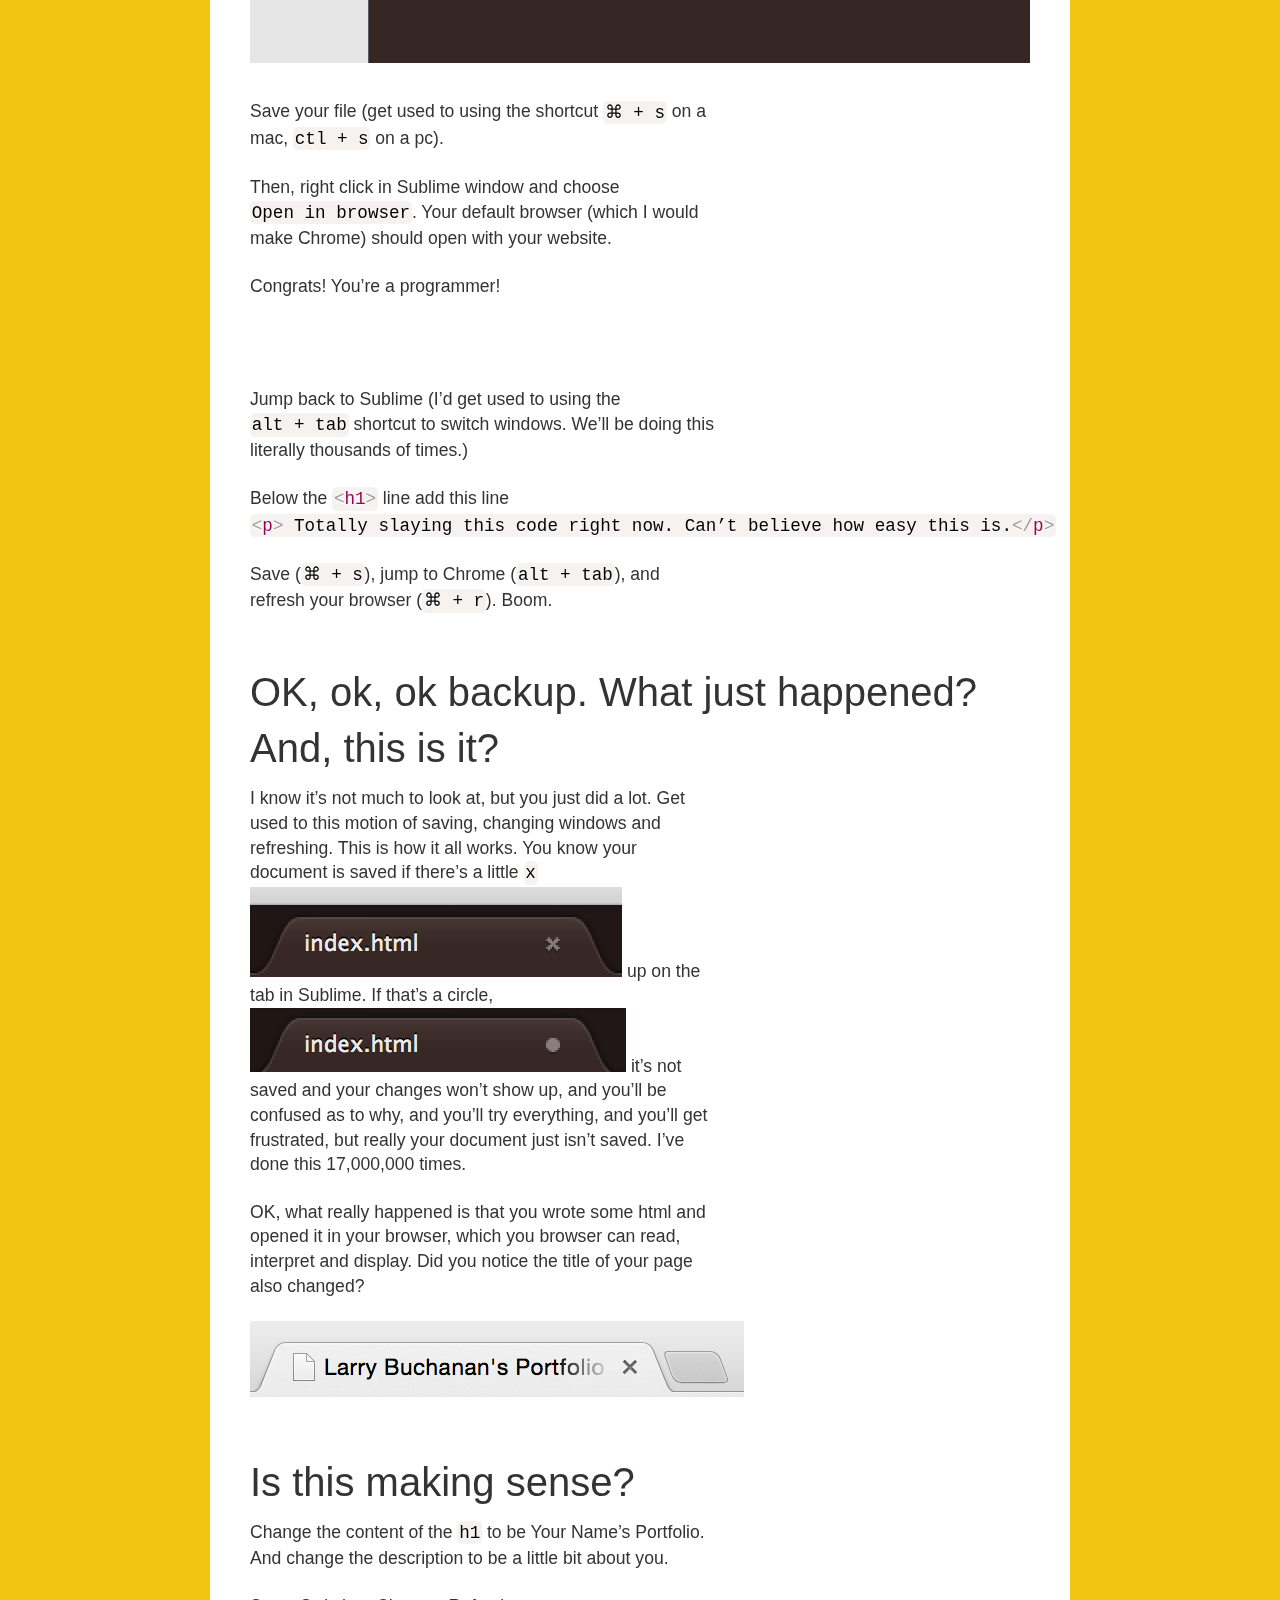
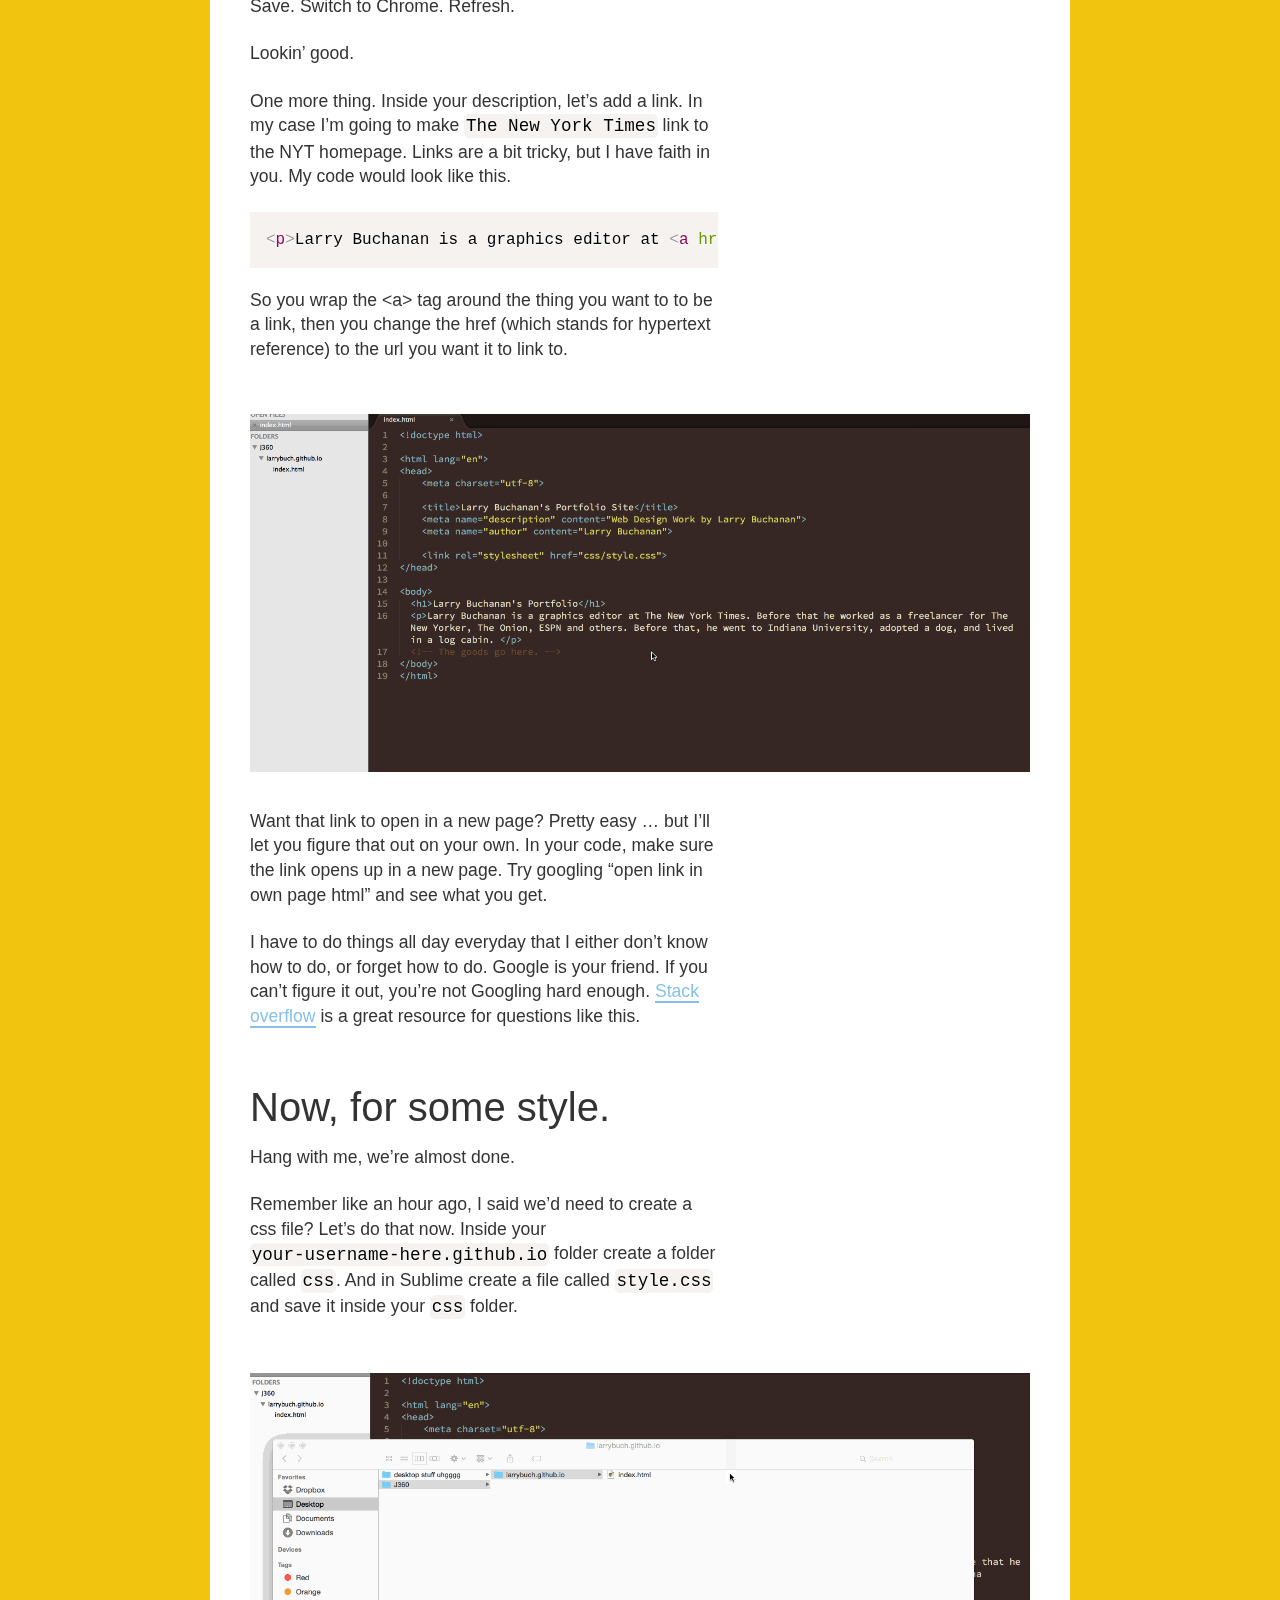
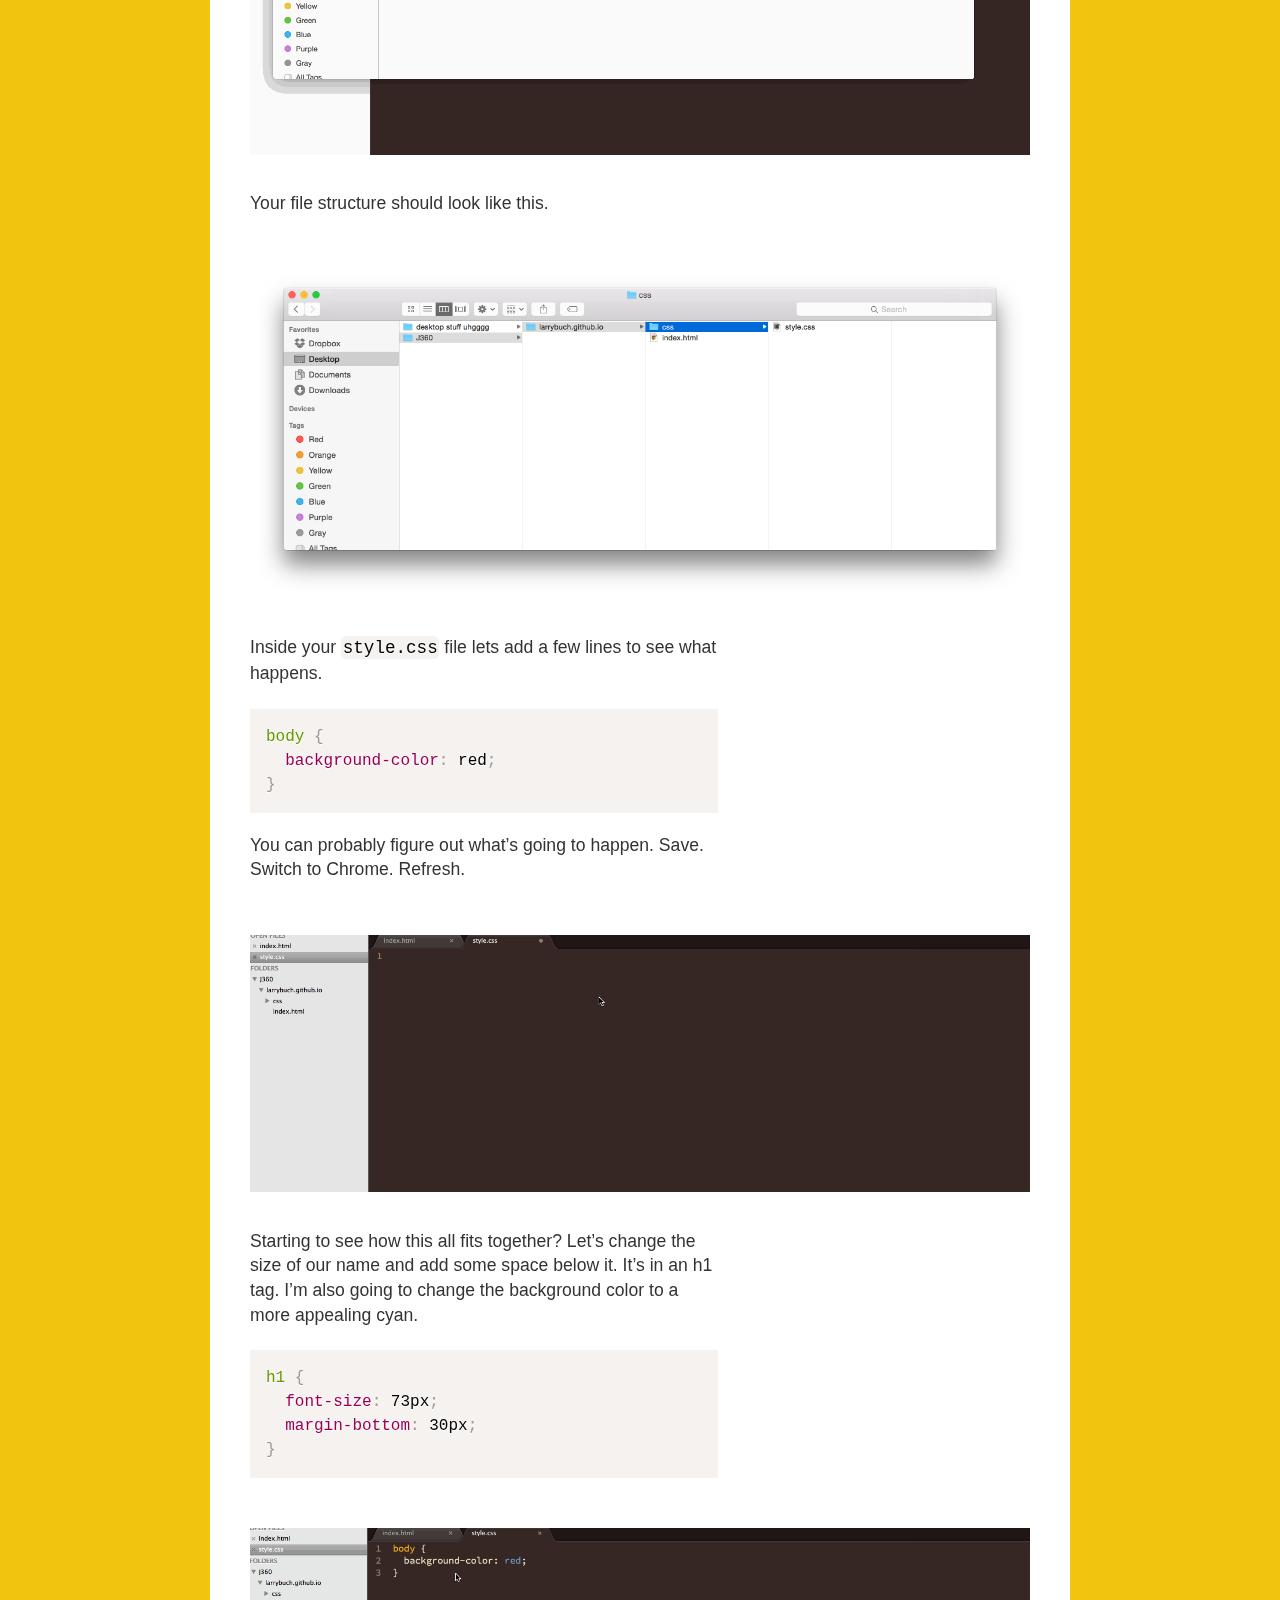
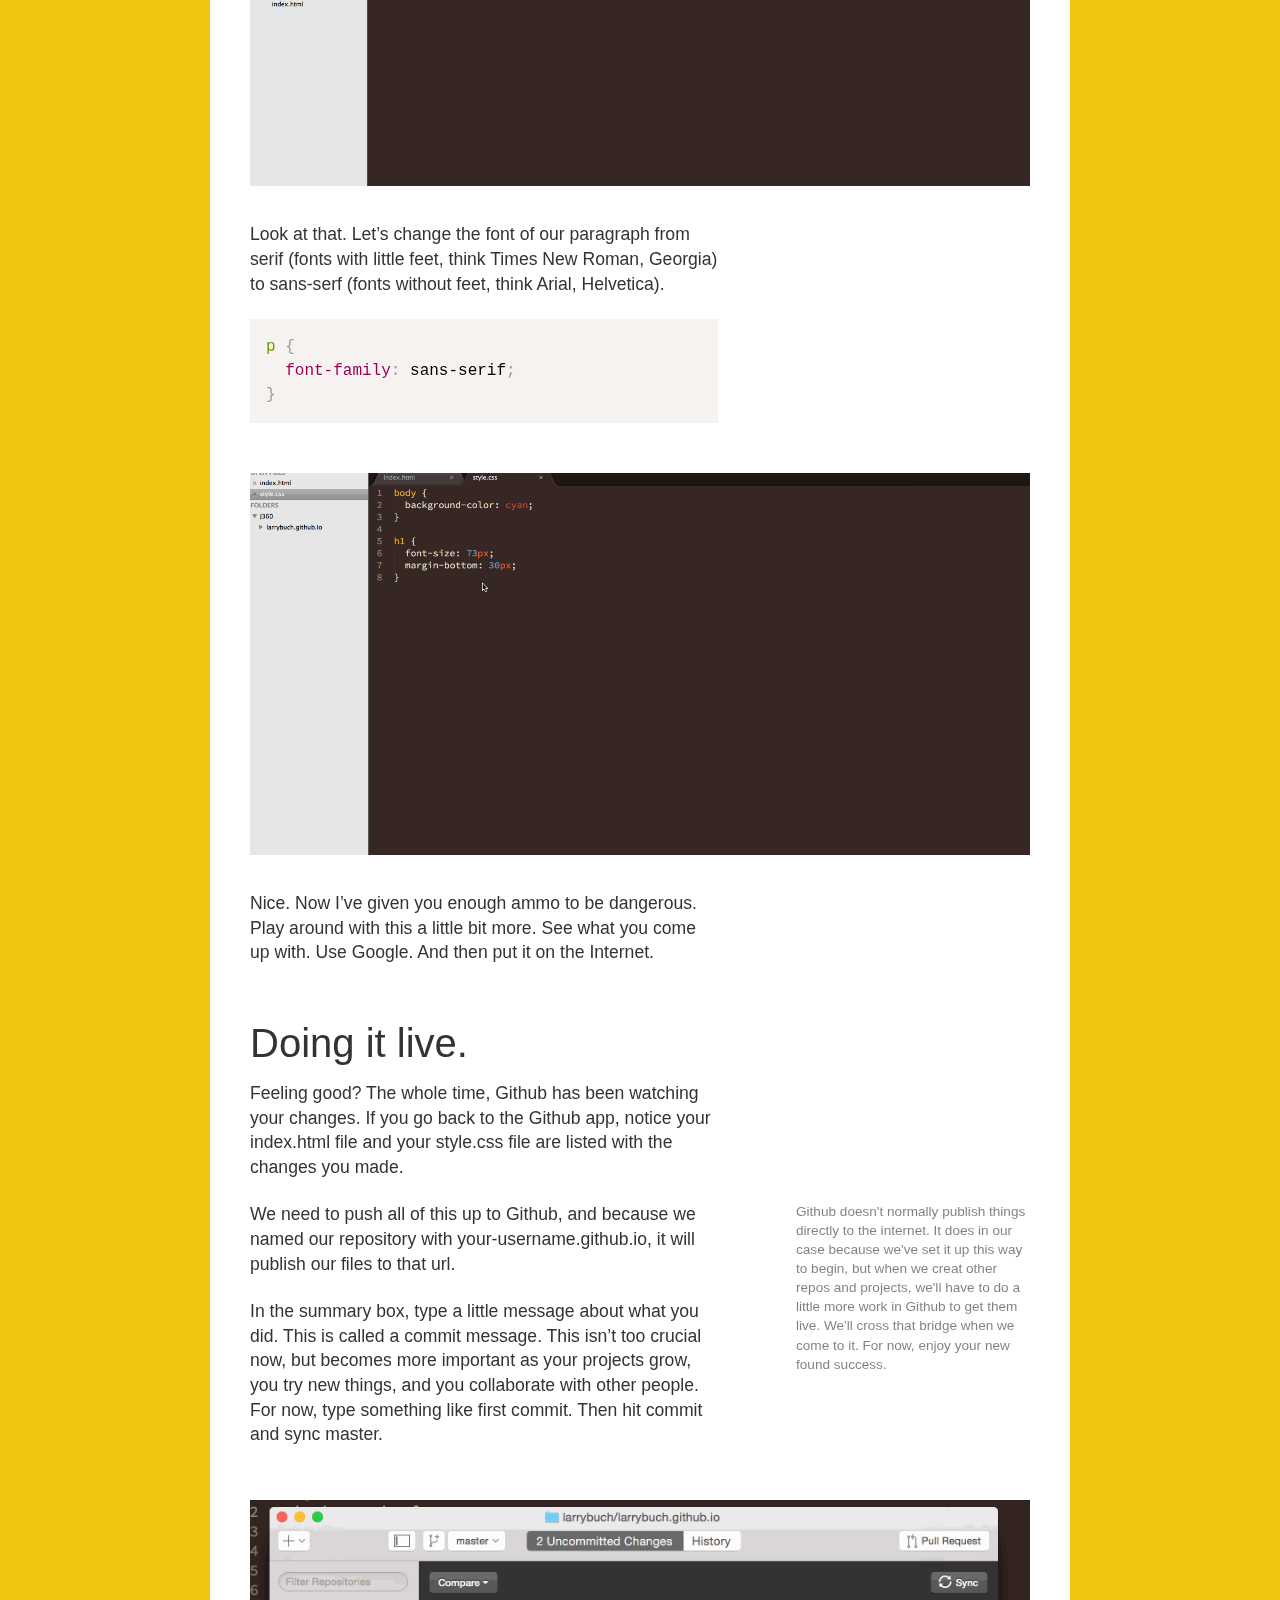
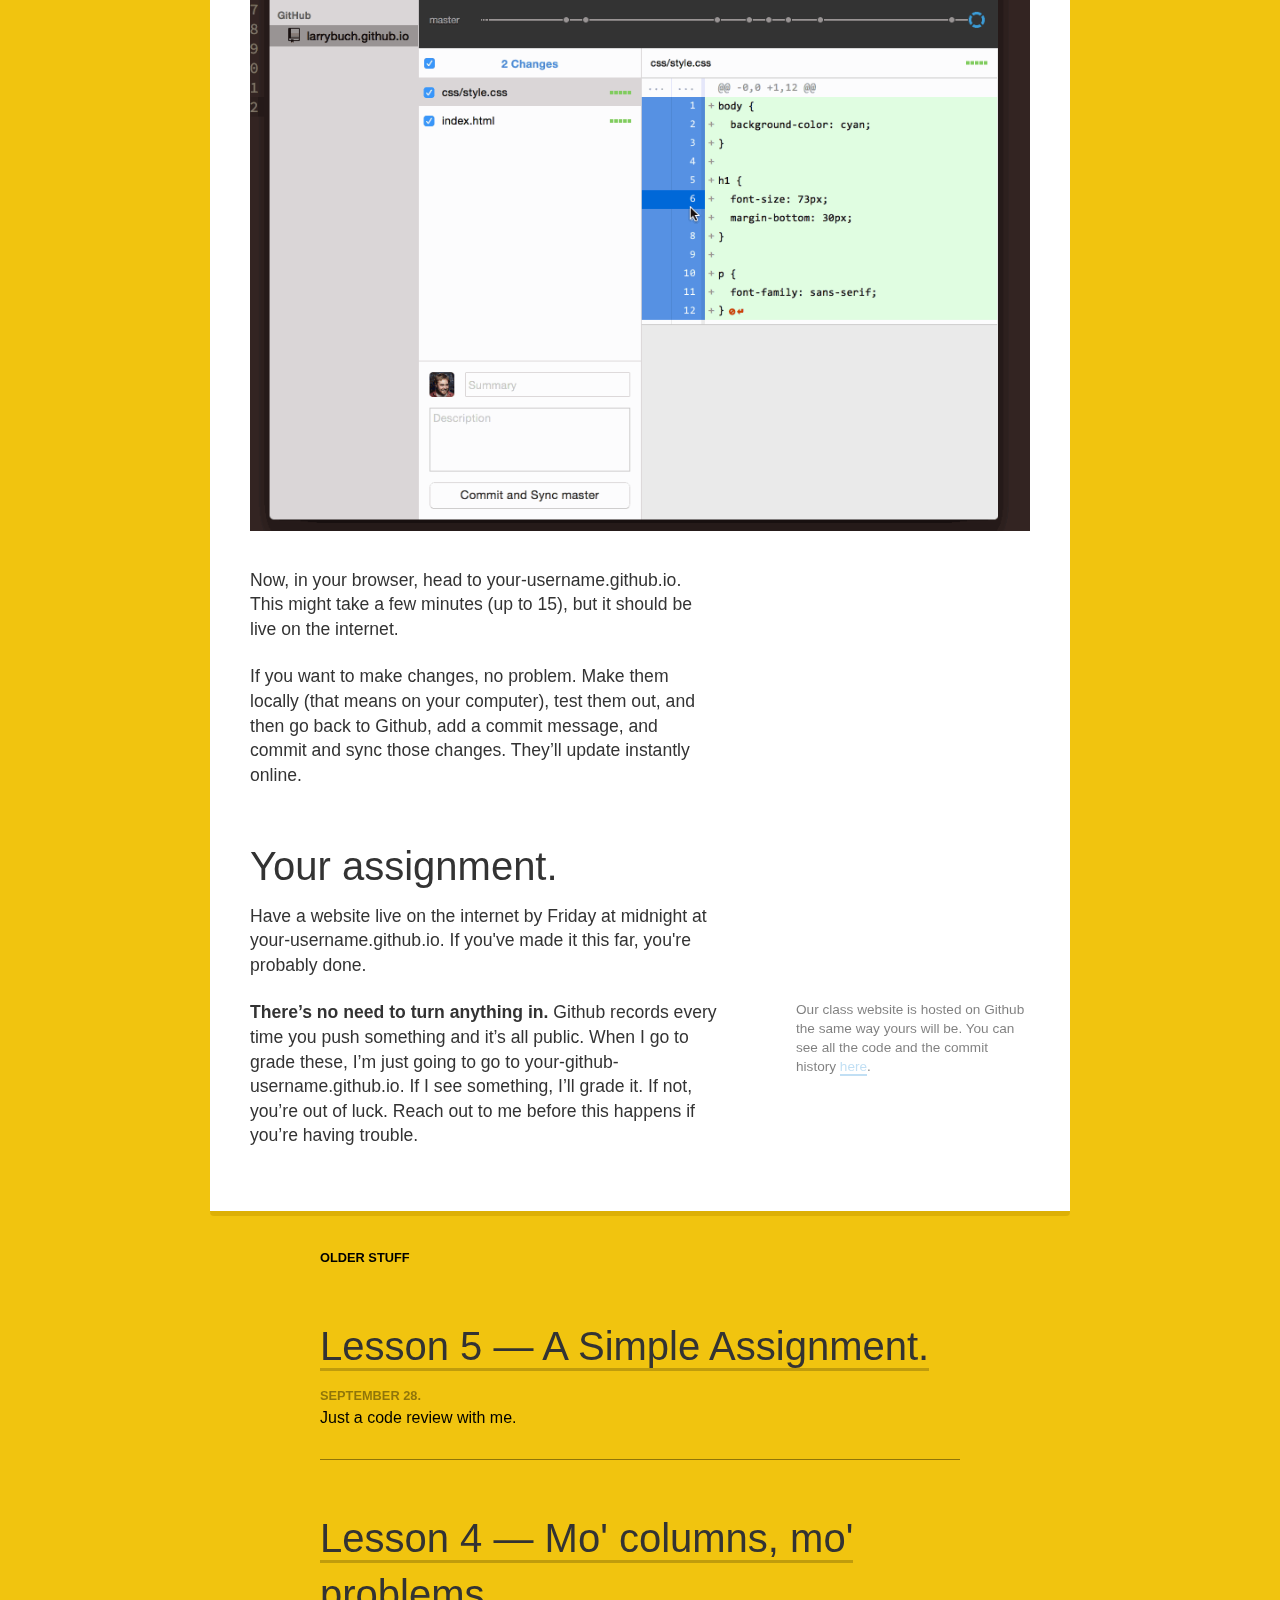
==== commit 96abe14f: "lesson 6" ====
--- a/lesson-1/index.html
+++ b/lesson-1/index.html
@@ -281,6 +281,11 @@
   <div class="posts">
     <span class="kicker">older stuff</span>
     <div class="post">
+      <h3><a href="/lesson-5">Lesson 5 — A Simple Assignment.</a></h3>
+      <span class="kicker light">September 28.</span>
+      <p>Just a code review with me.</p>
+    </div>
+    <div class="post">
       <h3><a href="/lesson-4">Lesson 4 — Mo' columns, mo' problems.</a></h3>
       <span class="kicker light">September 21.</span>
       <p>To think about grids, how they're structured, how they help, and how they can give form to content.</p>
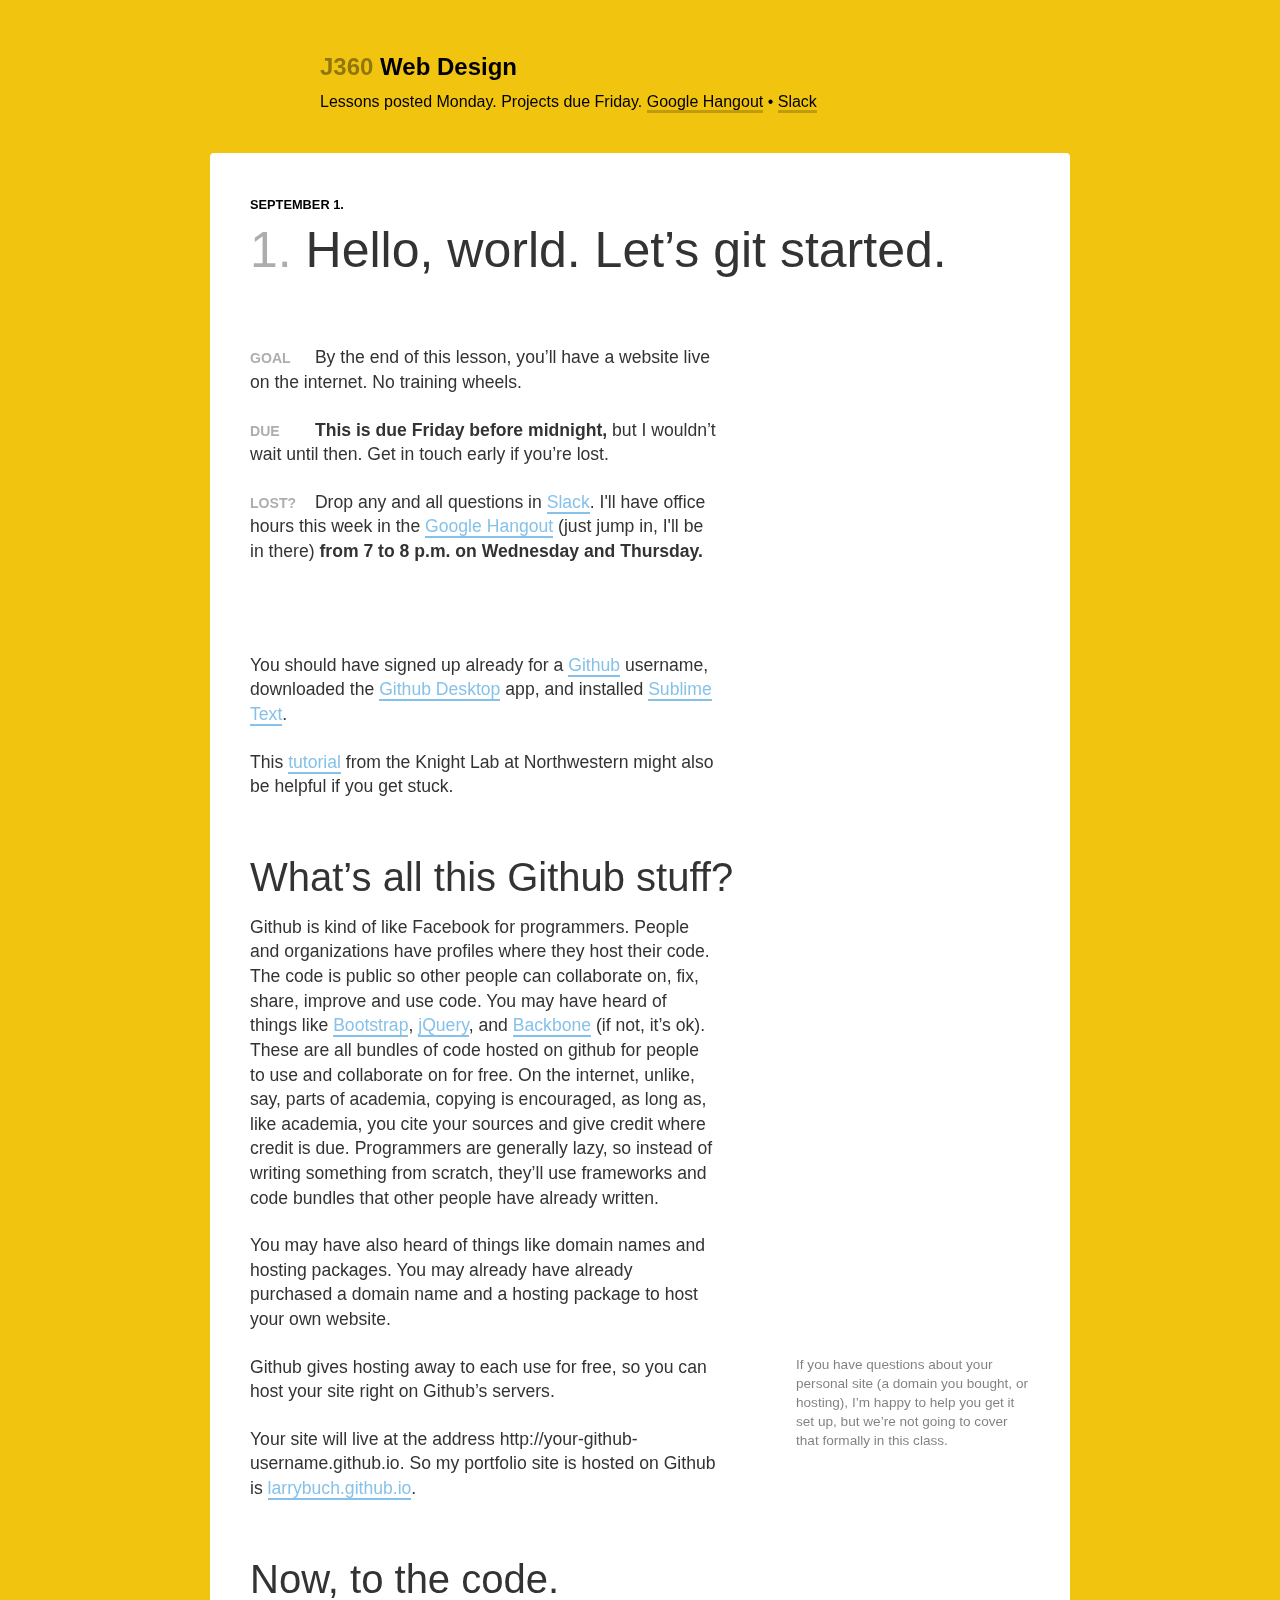
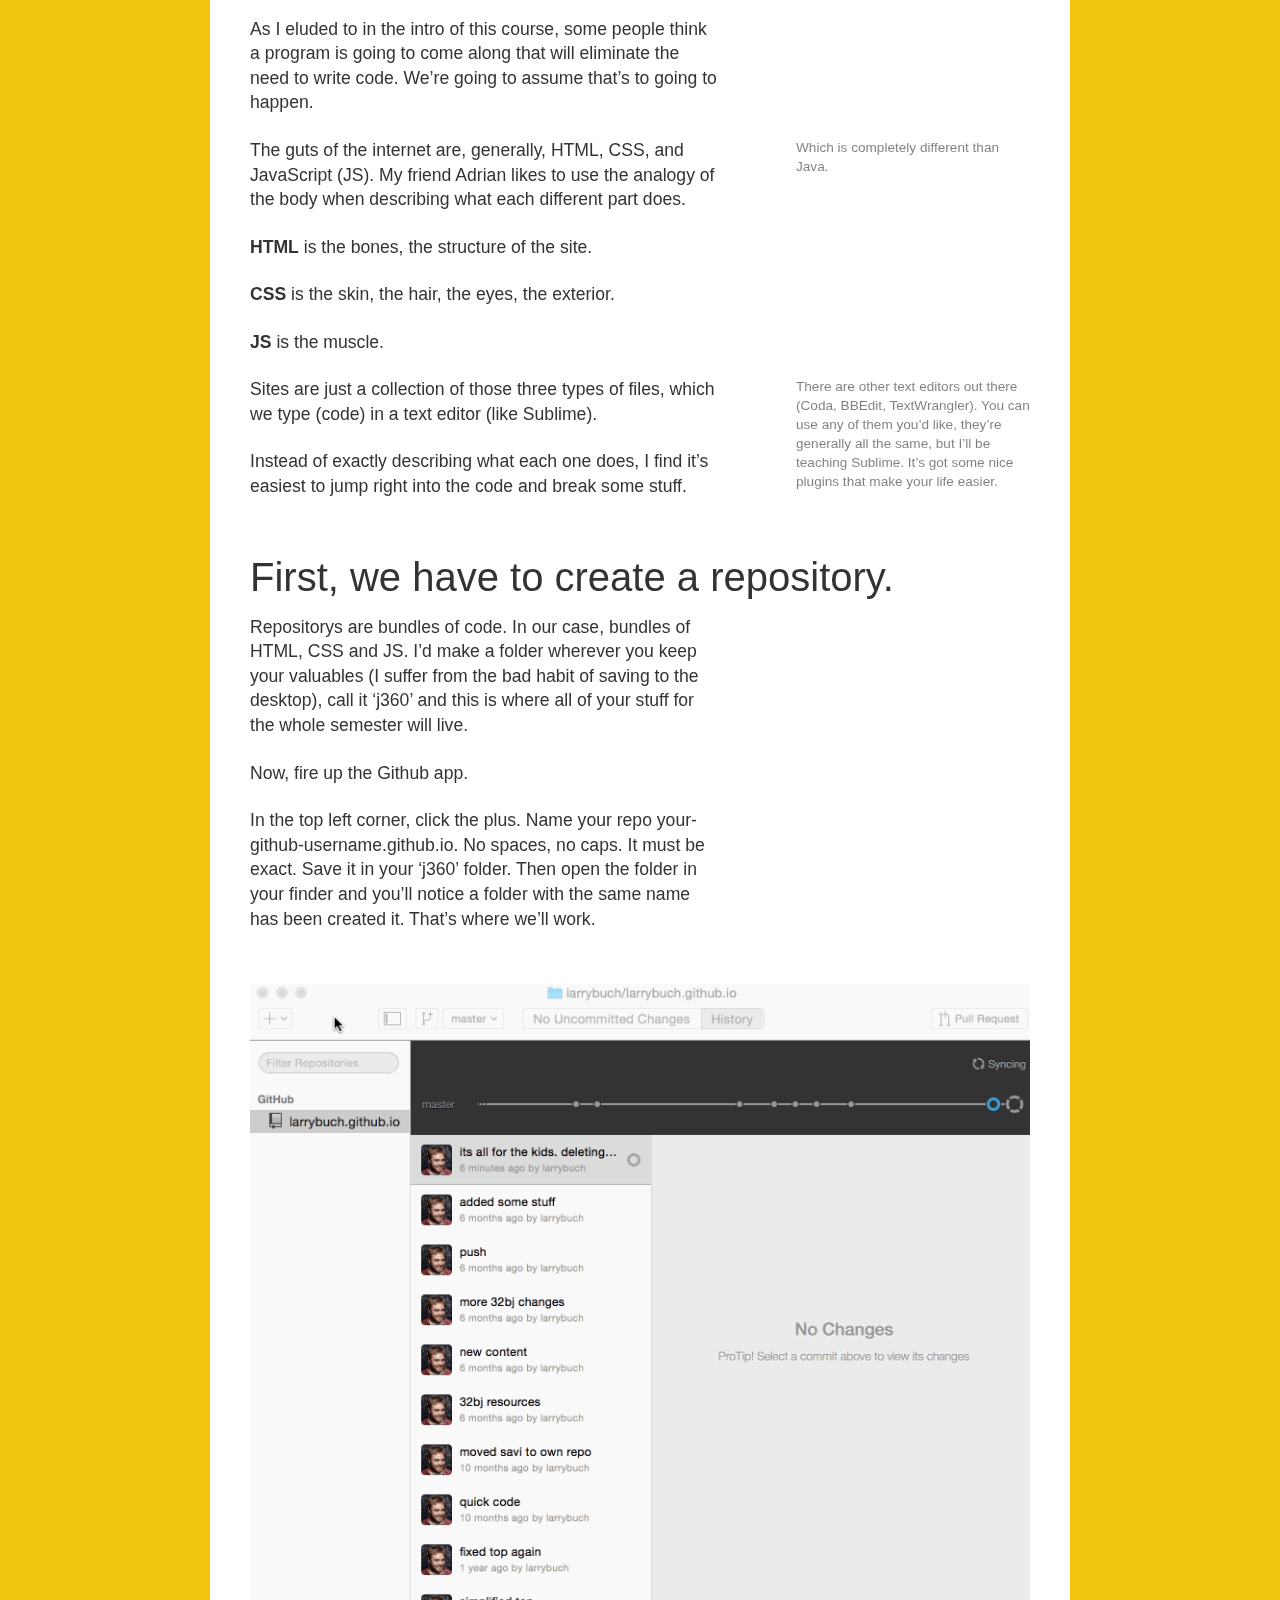
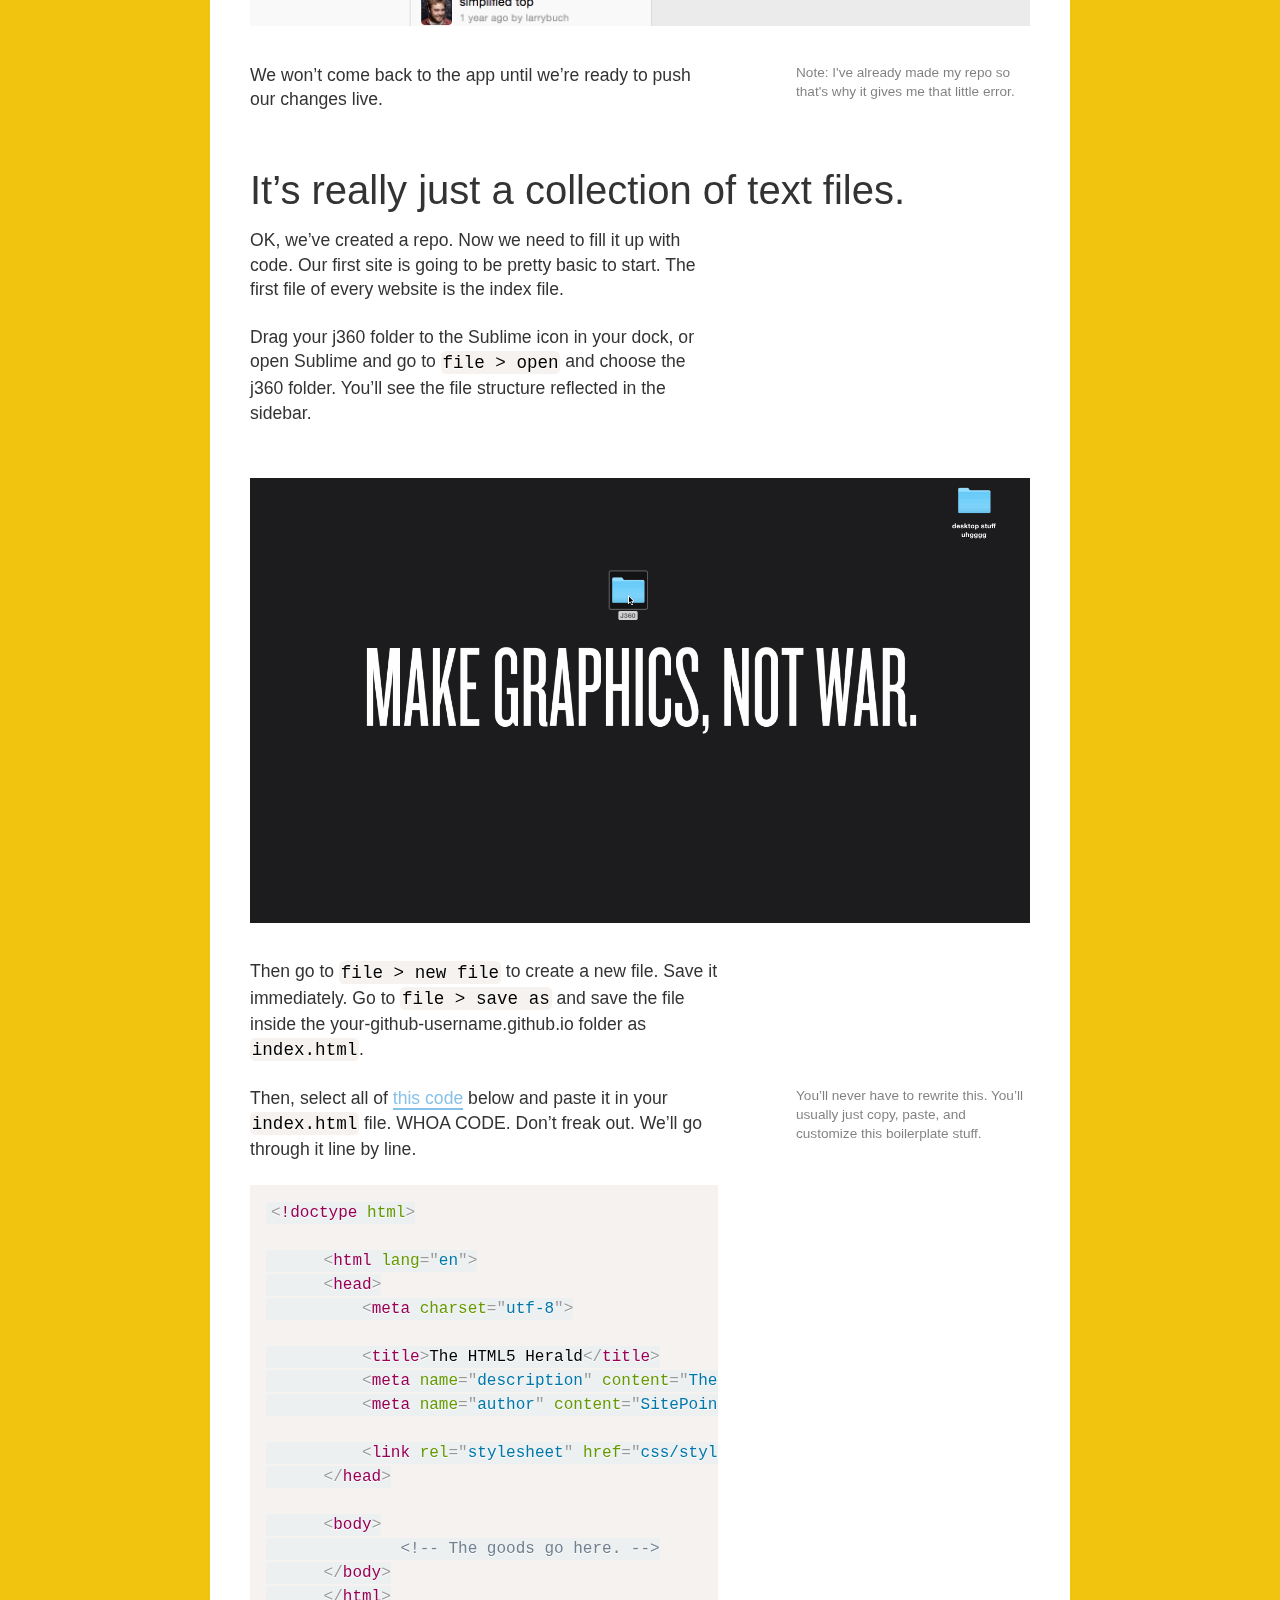
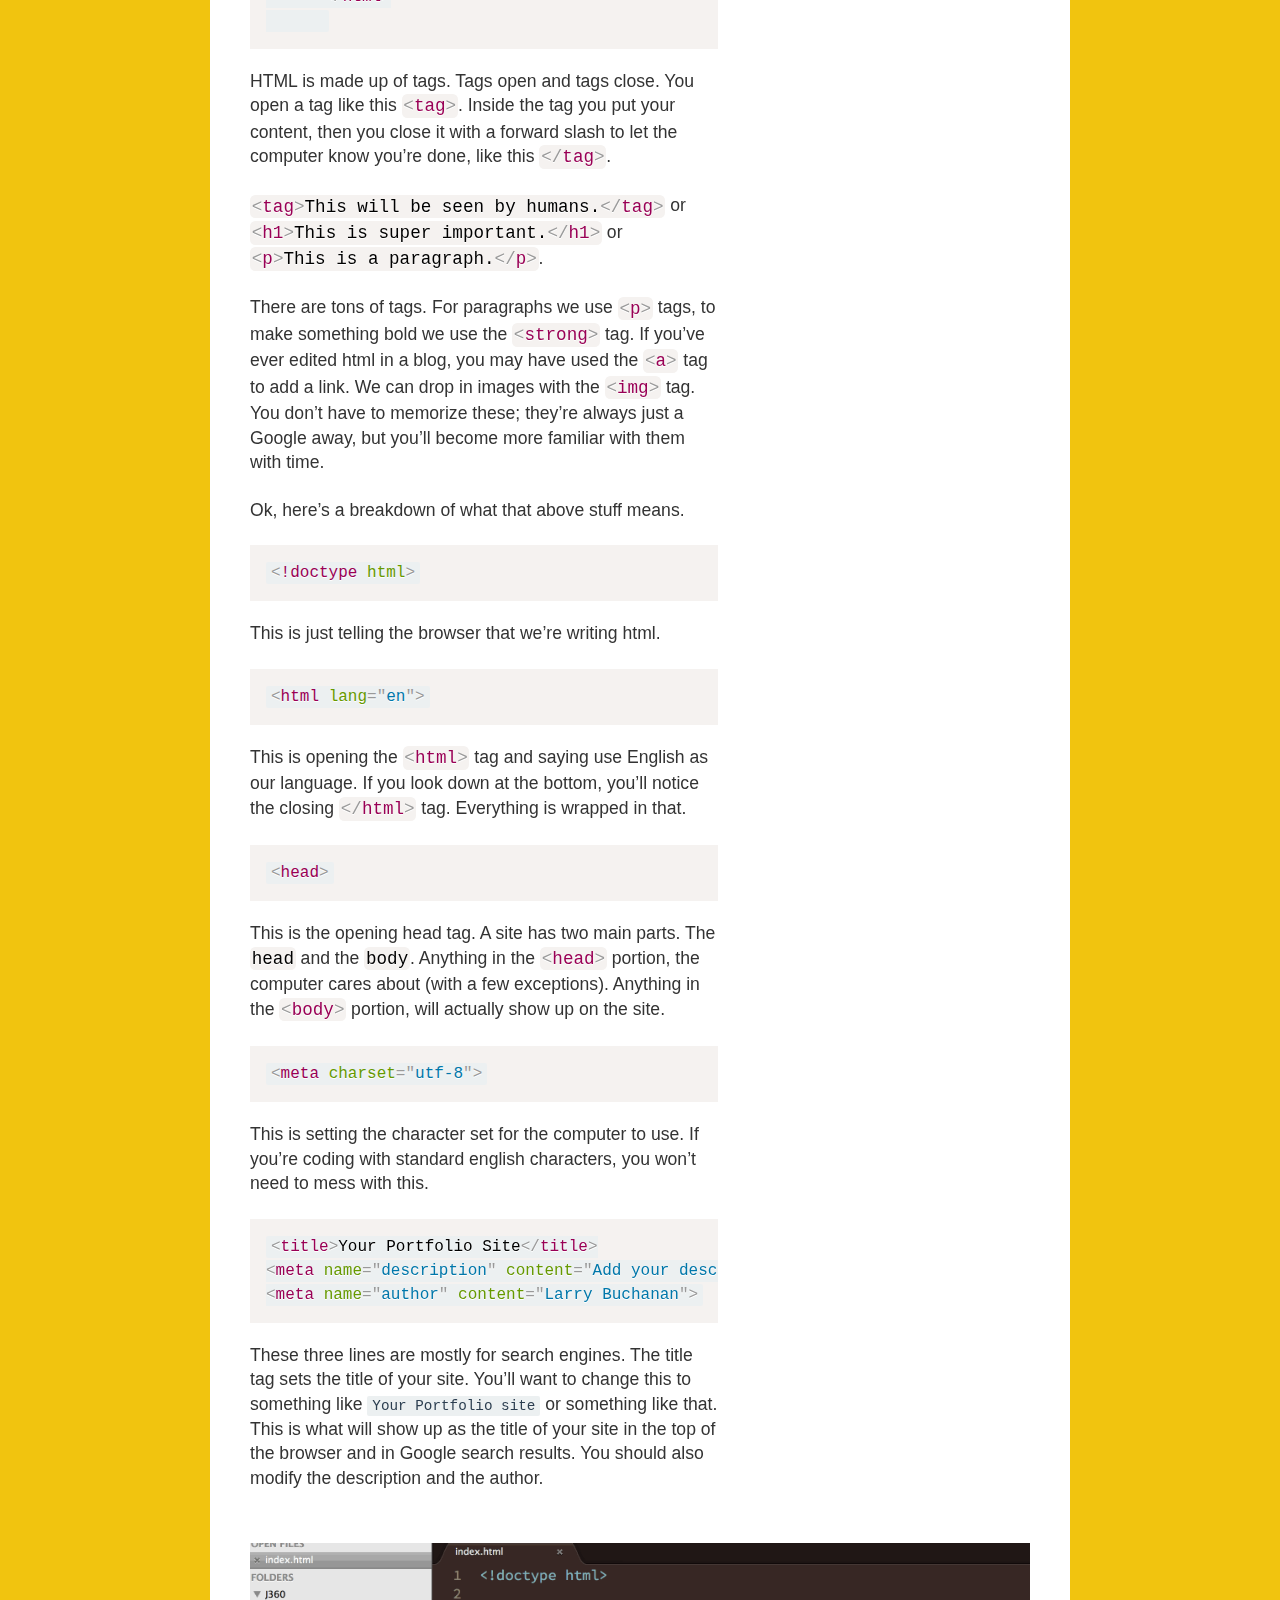
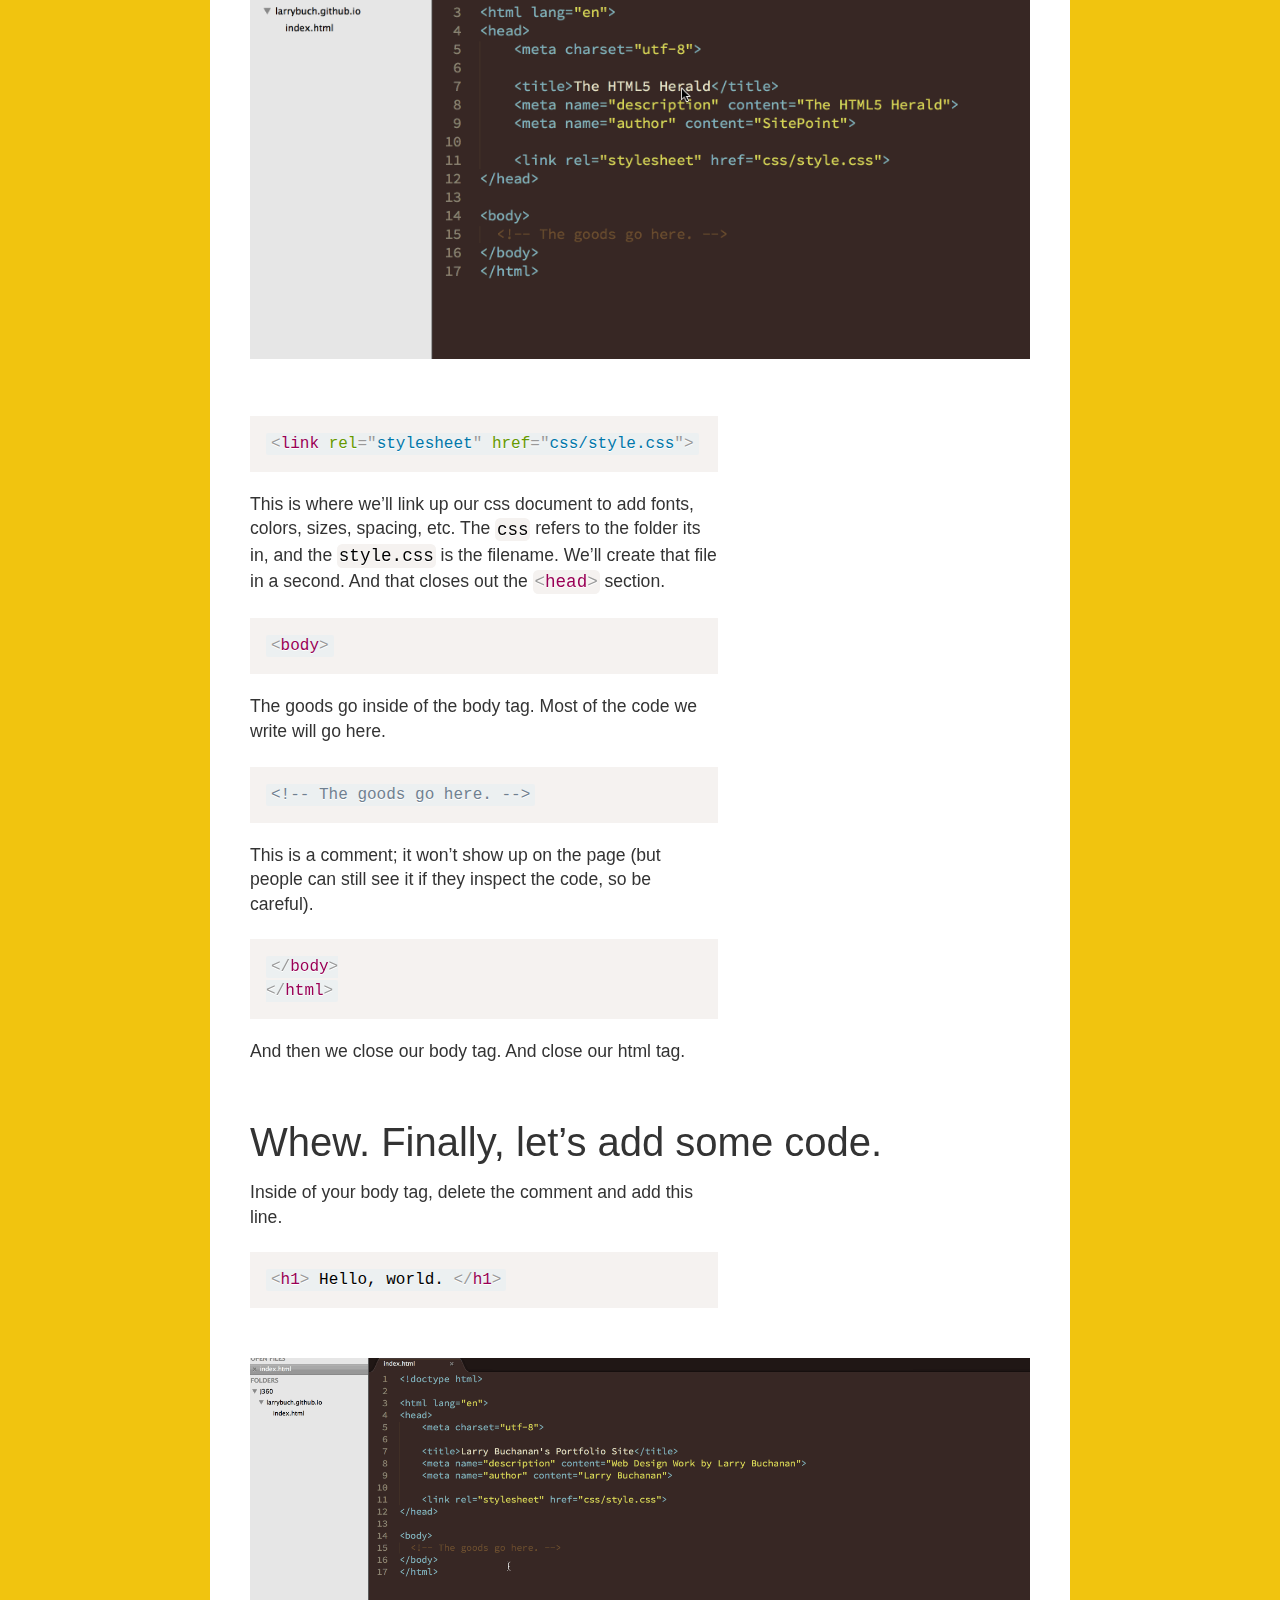
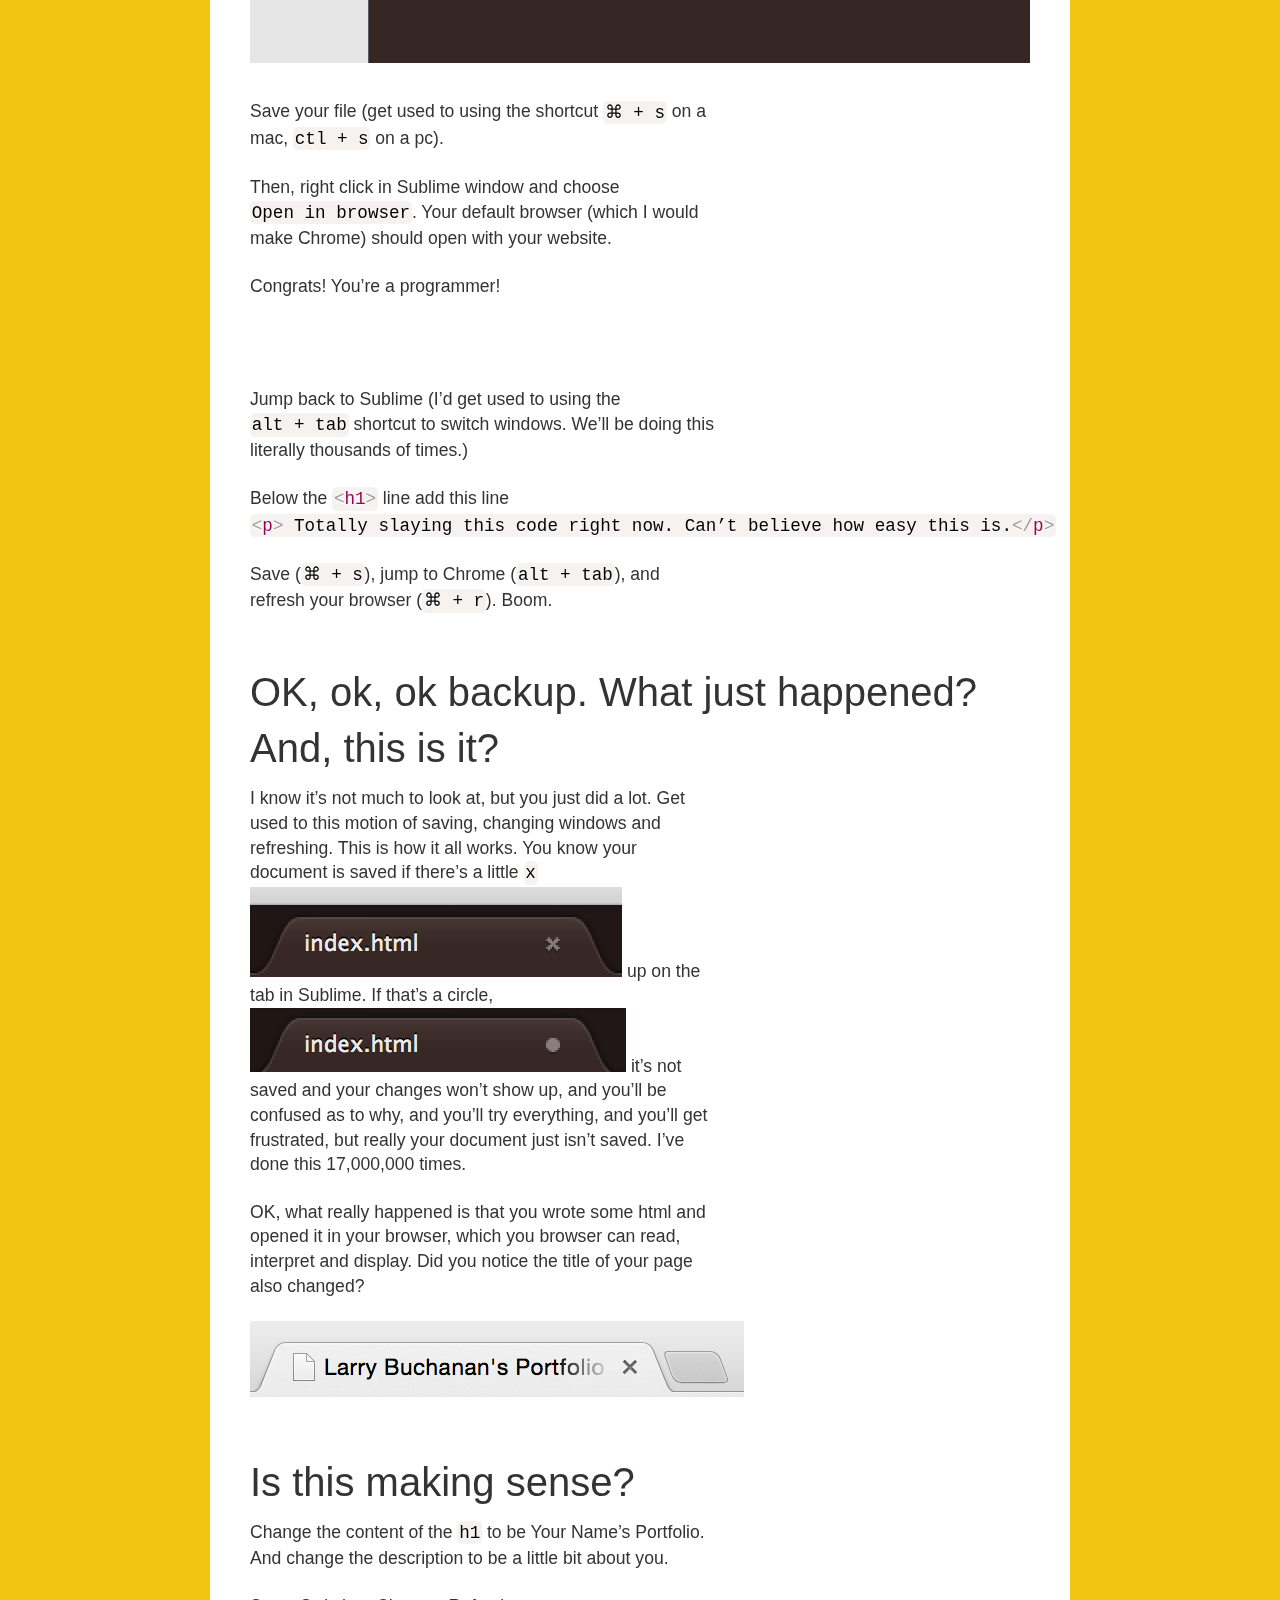
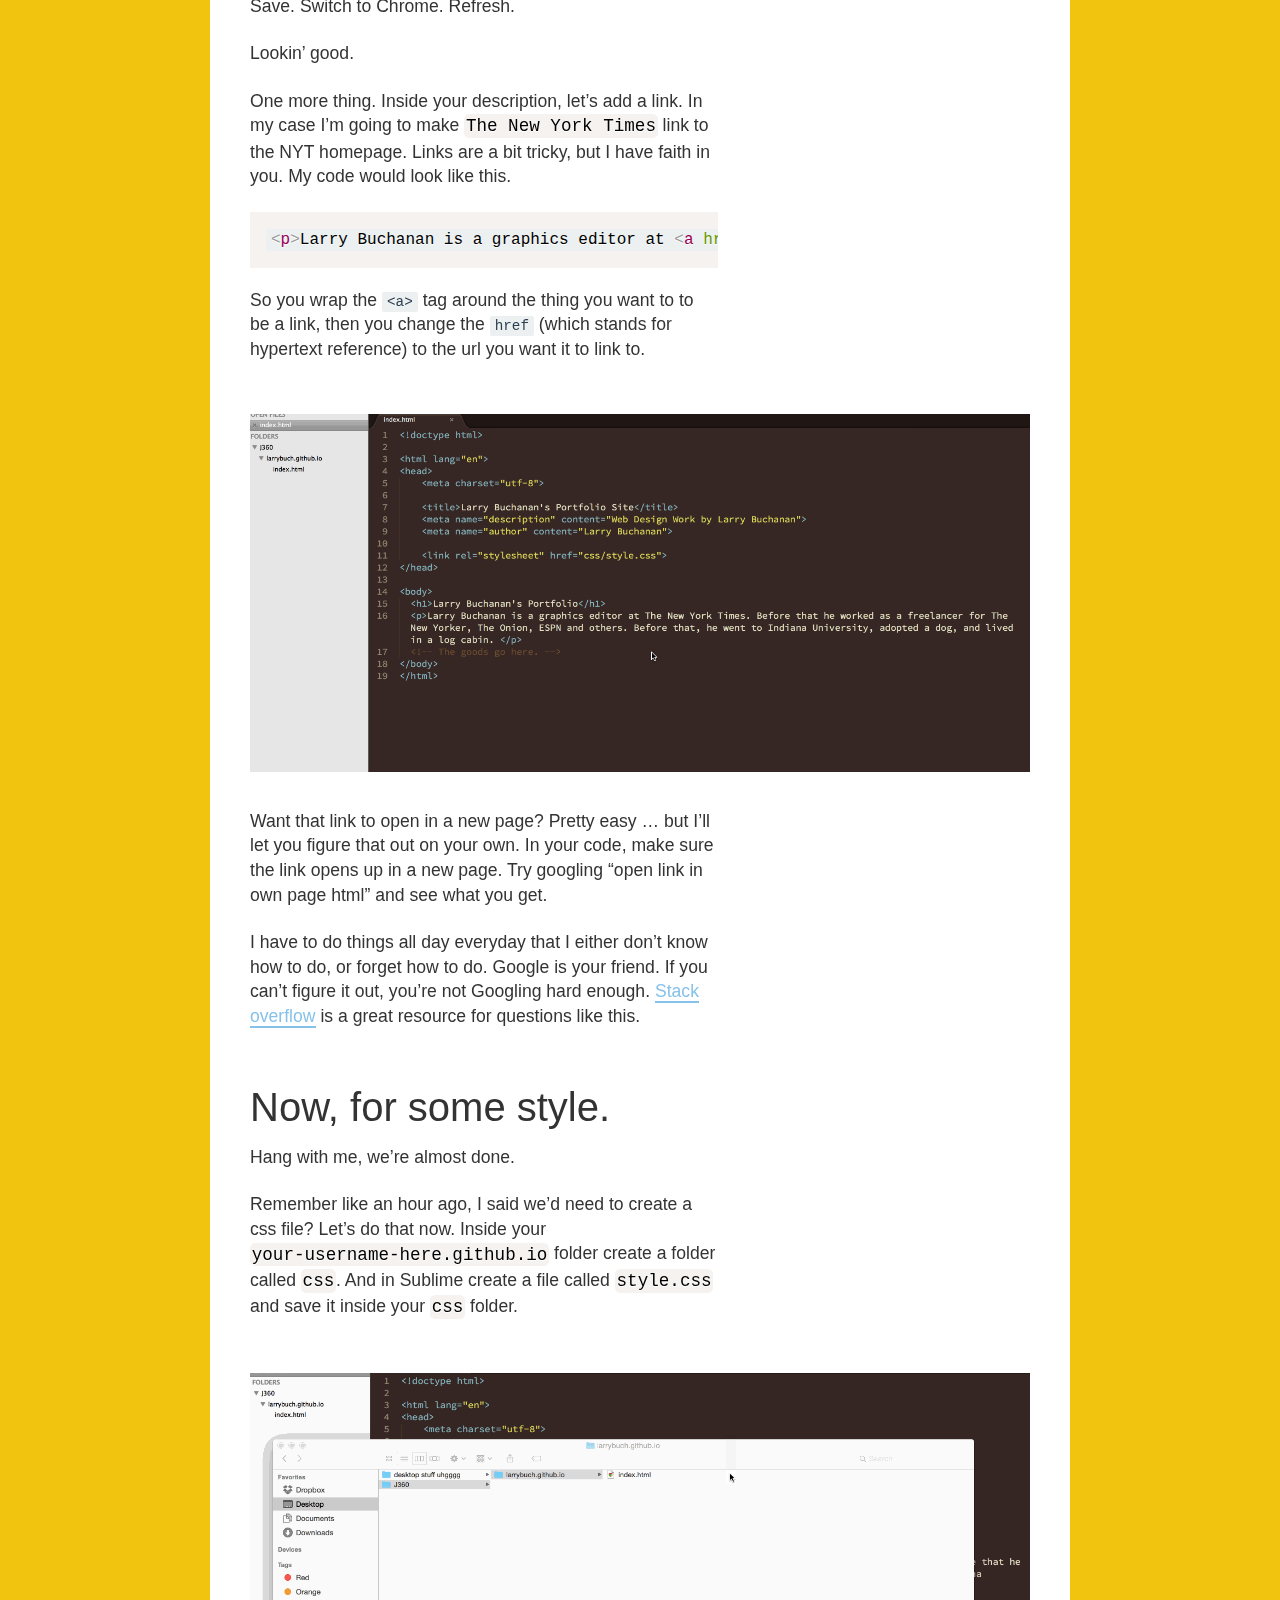
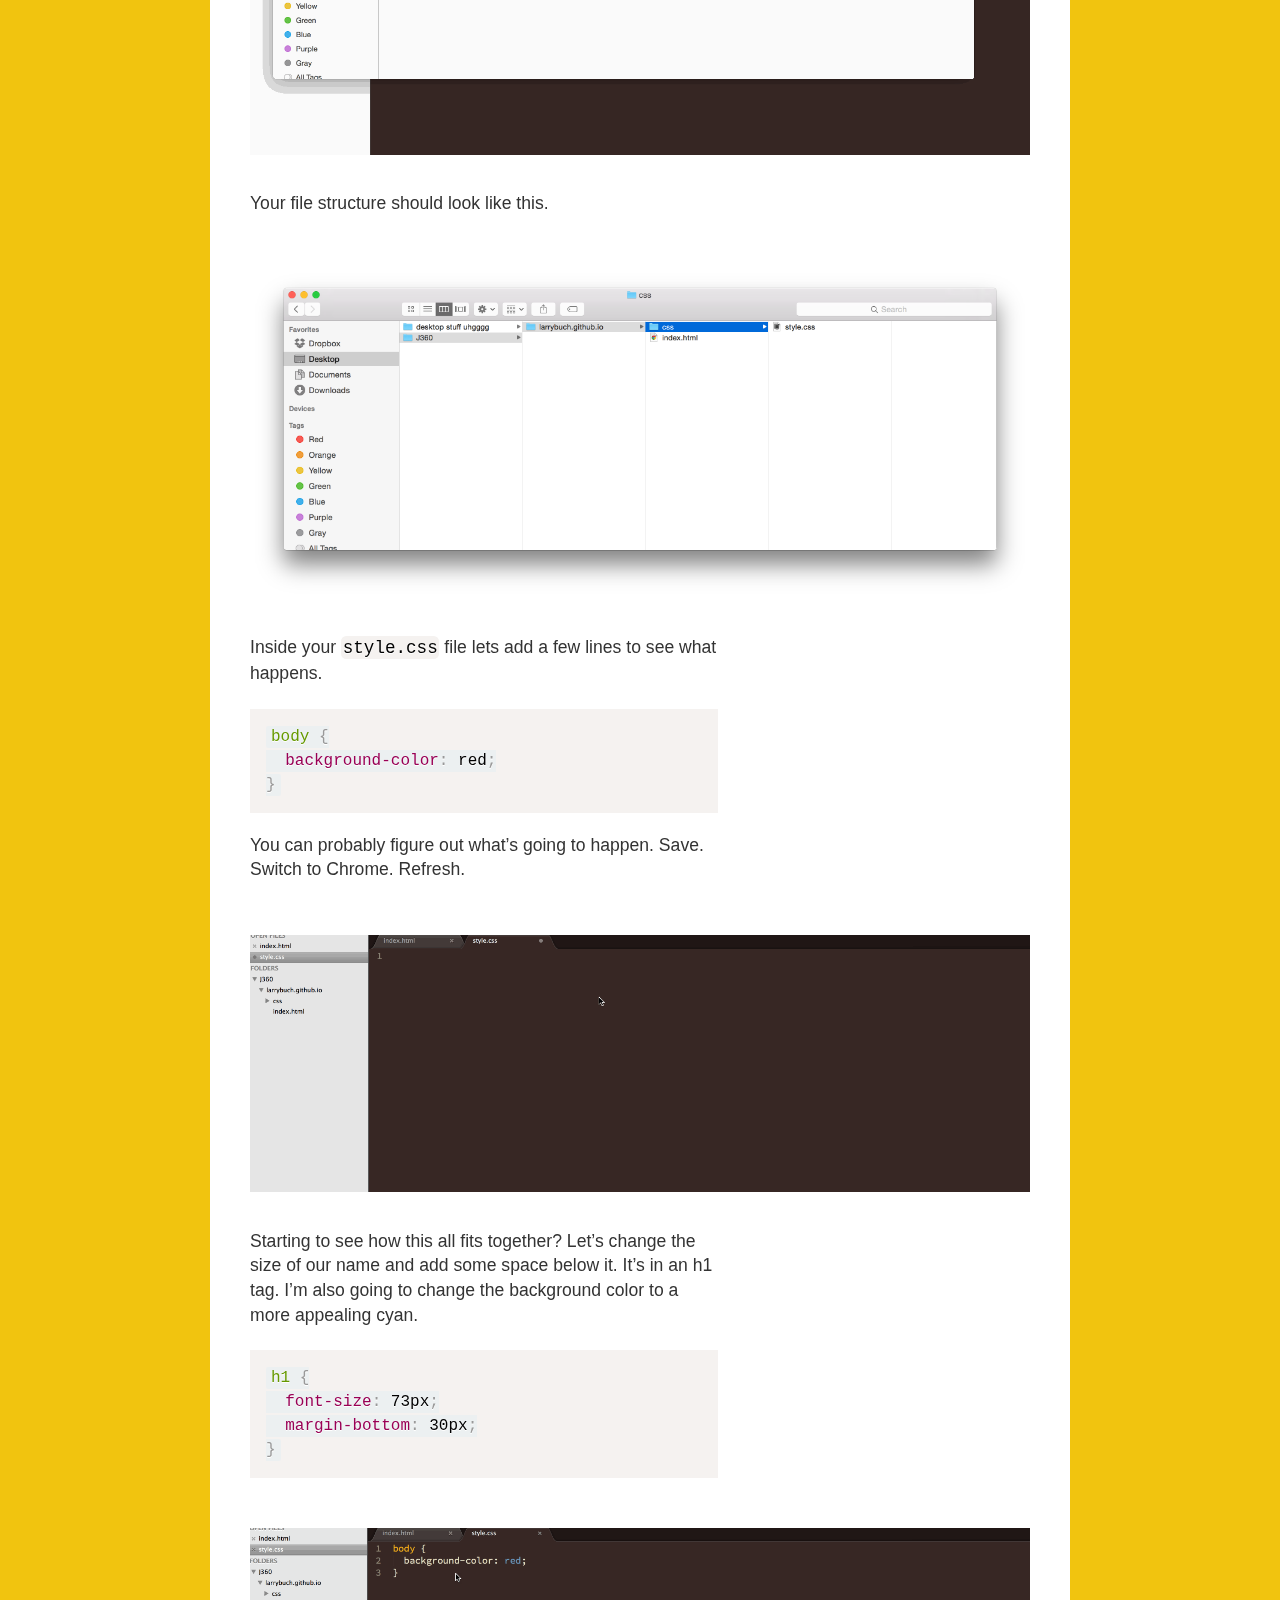
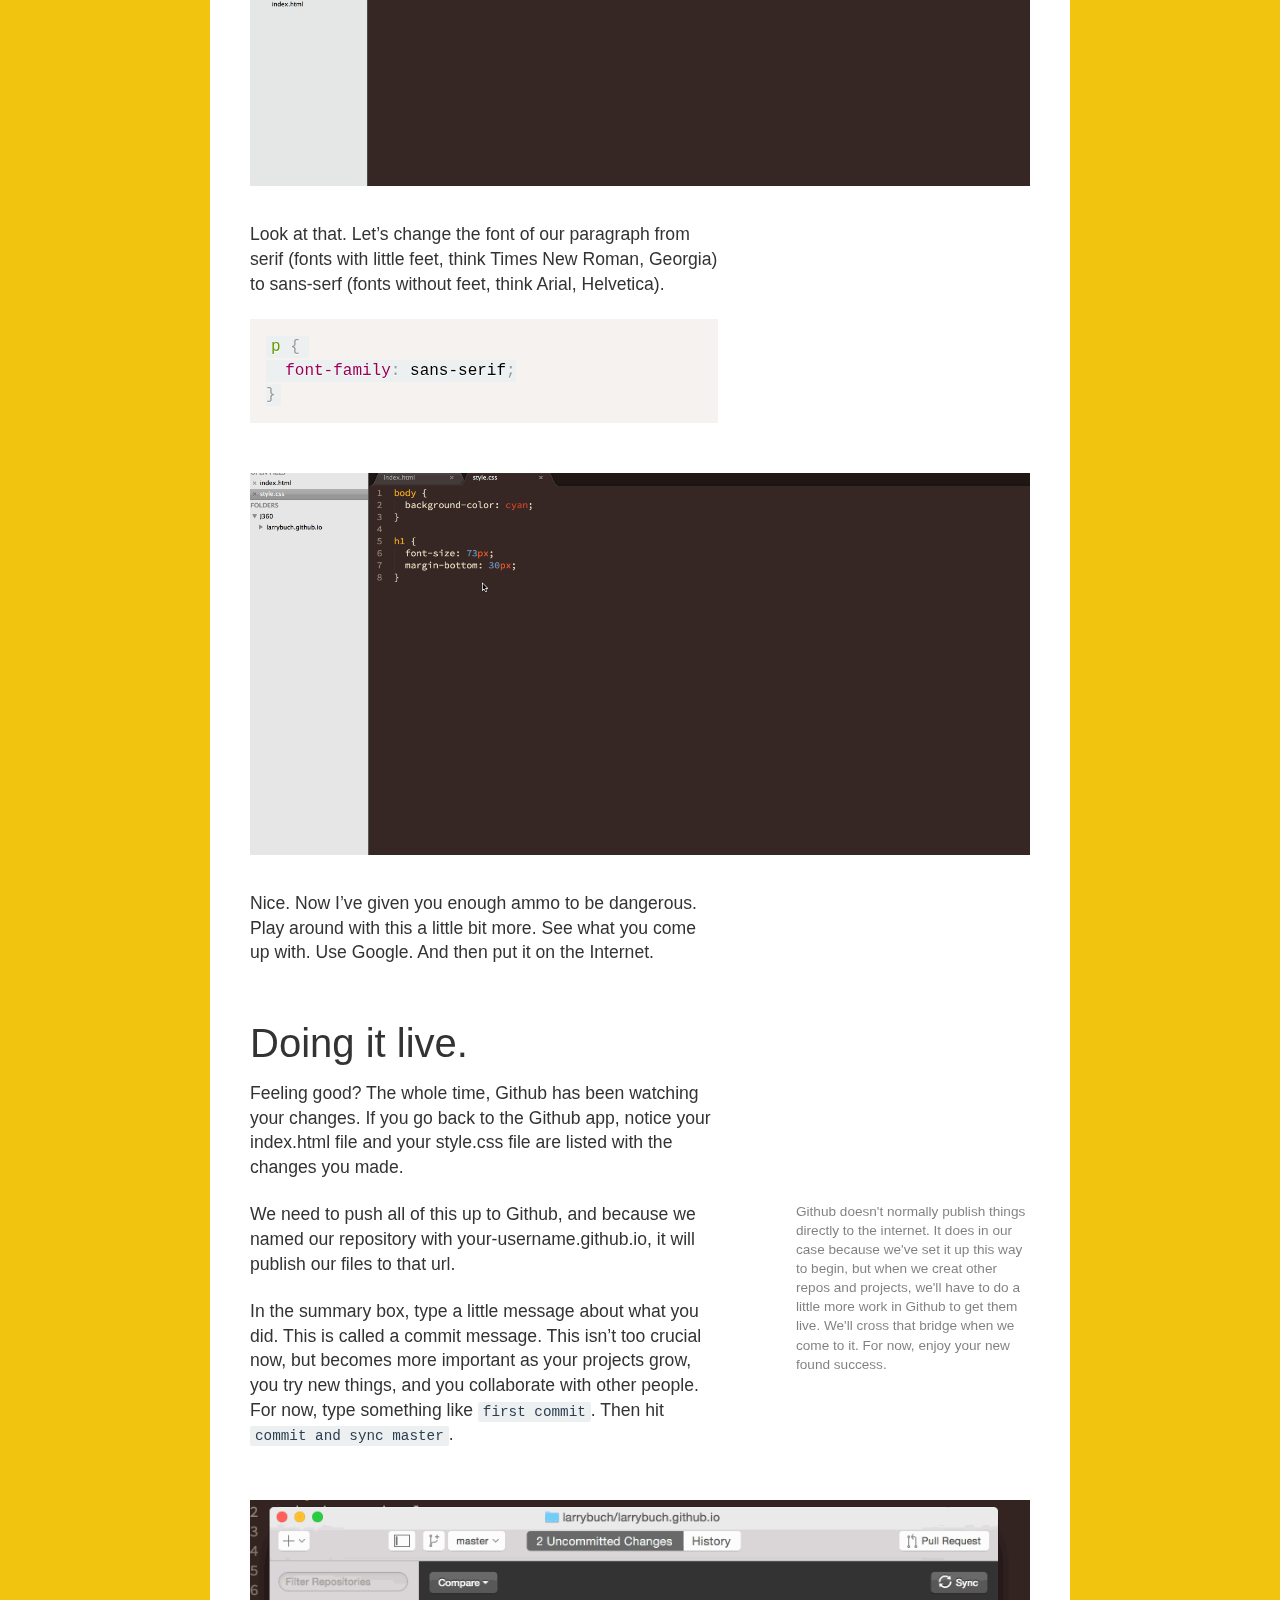
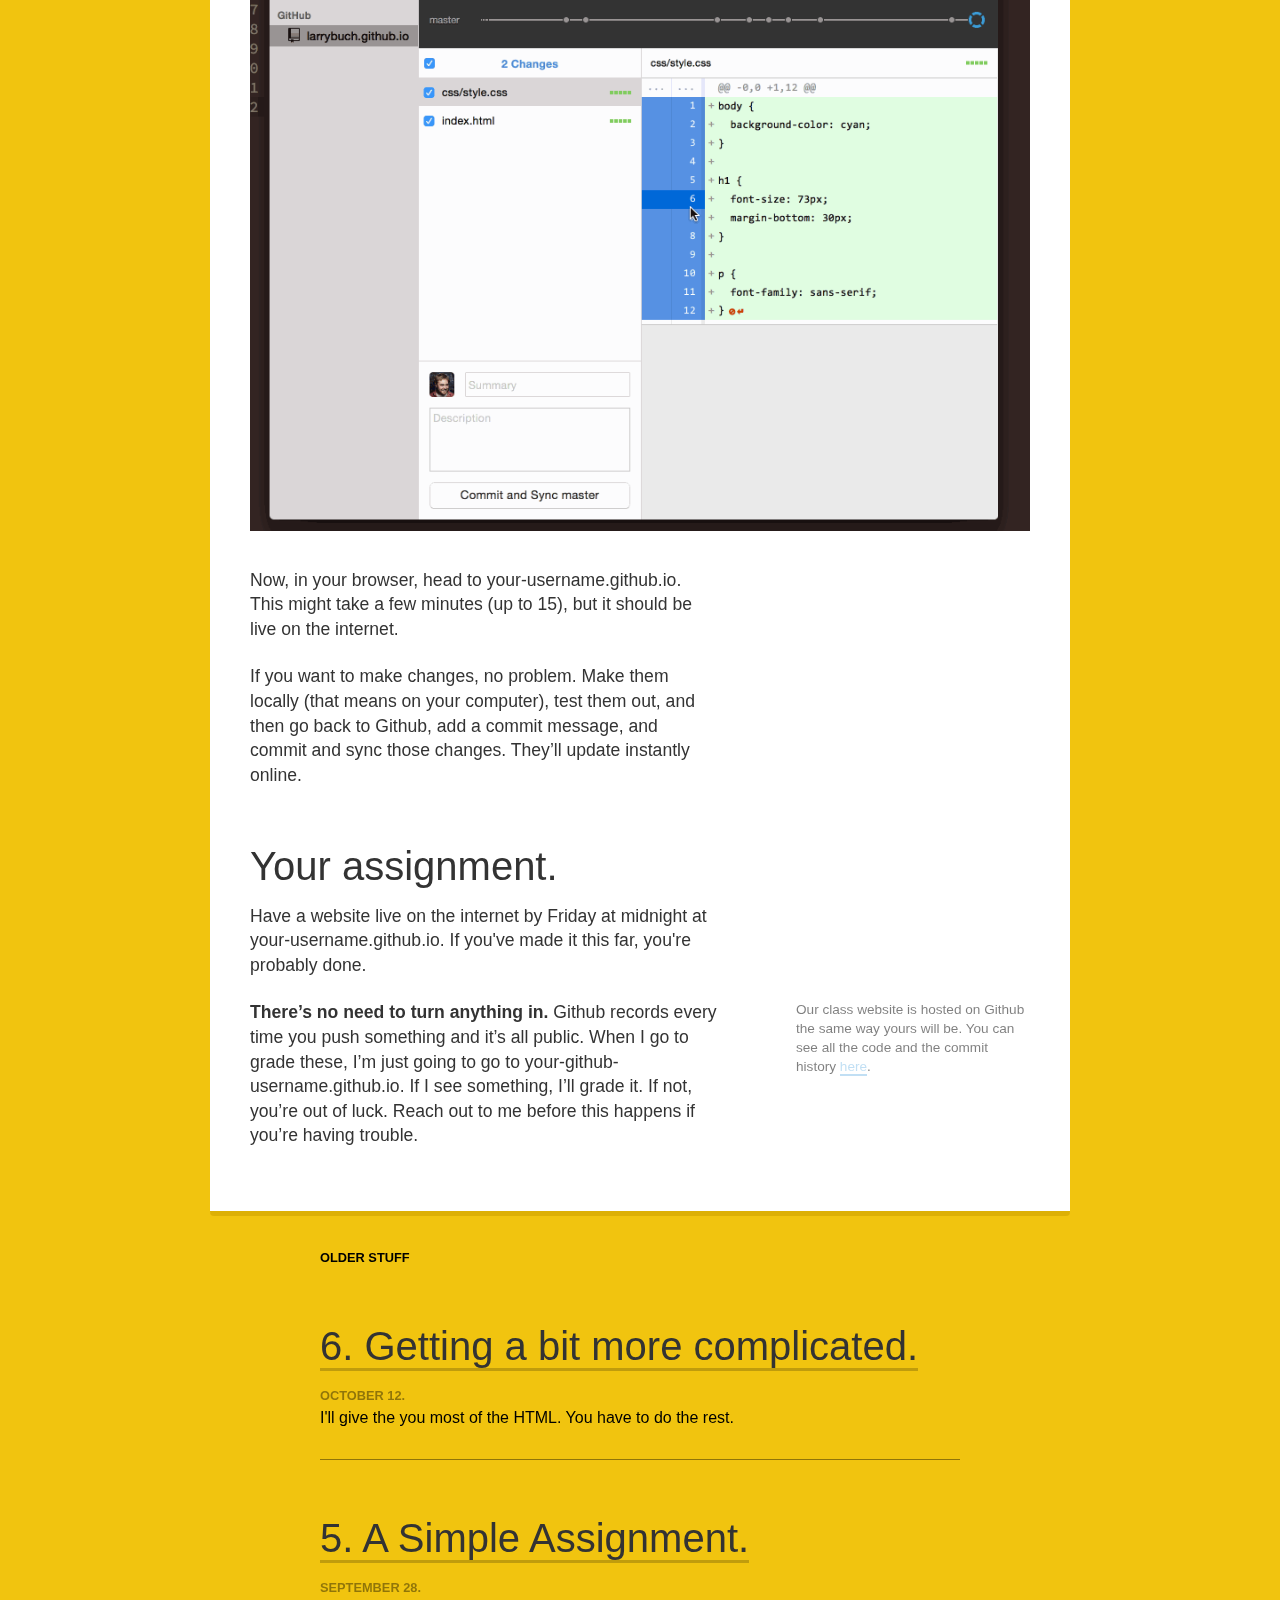
==== commit 156b7837: "for adrian" ====
--- a/lesson-1/index.html
+++ b/lesson-1/index.html
@@ -281,27 +281,32 @@
   <div class="posts">
     <span class="kicker">older stuff</span>
     <div class="post">
-      <h3><a href="/lesson-5">Lesson 5 — A Simple Assignment.</a></h3>
+      <h3><a href="/lesson-6">6. Getting a bit more complicated.</a></h3>
+      <span class="kicker light">October 12.</span>
+      <p>I'll give the you most of the HTML. You have to do the rest.</p>
+    </div>
+    <div class="post">
+      <h3><a href="/lesson-5">5. A Simple Assignment.</a></h3>
       <span class="kicker light">September 28.</span>
       <p>Just a code review with me.</p>
     </div>
     <div class="post">
-      <h3><a href="/lesson-4">Lesson 4 — Mo' columns, mo' problems.</a></h3>
+      <h3><a href="/lesson-4">4. Mo' columns, mo' problems.</a></h3>
       <span class="kicker light">September 21.</span>
       <p>To think about grids, how they're structured, how they help, and how they can give form to content.</p>
     </div>
     <div class="post">
-      <h3><a href="/lesson-3">Lesson 3 — Is this making sense?</a></h3>
+      <h3><a href="/lesson-3">3. Is this making sense?</a></h3>
       <span class="kicker light">September 14.</span>
       <p>Thinking about how html is structured, and to start to apply more advanced css techniques.</p>
     </div>
     <div class="post">
-      <h3><a href="/lesson-2">Lesson 2 — The web is a rectangle.</a></h3>
+      <h3><a href="/lesson-2">2. The web is a rectangle.</a></h3>
       <span class="kicker light">September 7.</span>
       <p>By the end of this lesson, you’ll have turned your portfolio site into a minimalist masterpiece.</p>
     </div>
     <div class="post">
-      <h3><a href="/lesson-1">Lesson 1 — Hello, World.</a></h3>
+      <h3><a href="/lesson-1">1. Hello, World.</a></h3>
       <span class="kicker light">August 31.</span>
       <p>By the end of this lesson, you’ll have a website live on the internet. No training wheels.</p>
     </div>
--- a/css/style.css
+++ b/css/style.css
@@ -34,6 +34,7 @@
 a {
   text-decoration: none;
   border-bottom: 3px solid rgba(0,0,0,.2);
+  color: black;
 }
 a:hover {
   border-bottom: 3px solid rgba(0,0,0,.5);
@@ -129,6 +130,23 @@
   list-style: circle;
 }
 
+code {
+  background-color: #ecf0f1;
+  color: #2c3e50;
+  padding: 2px 5px;
+  font-family: monospace;
+  border-radius: 2px;
+}
+
+@media (min-width: 600px) and (max-width: 650px) {
+  body {
+    background: url(http://i.telegraph.co.uk/multimedia/archive/02695/cat-purs_2695350b.jpg);
+  }
+}
+
+
+
+
 
 /*h3 {
   font-family: "rooney-web", 'Helvetica Neue', arial, sans-serif;
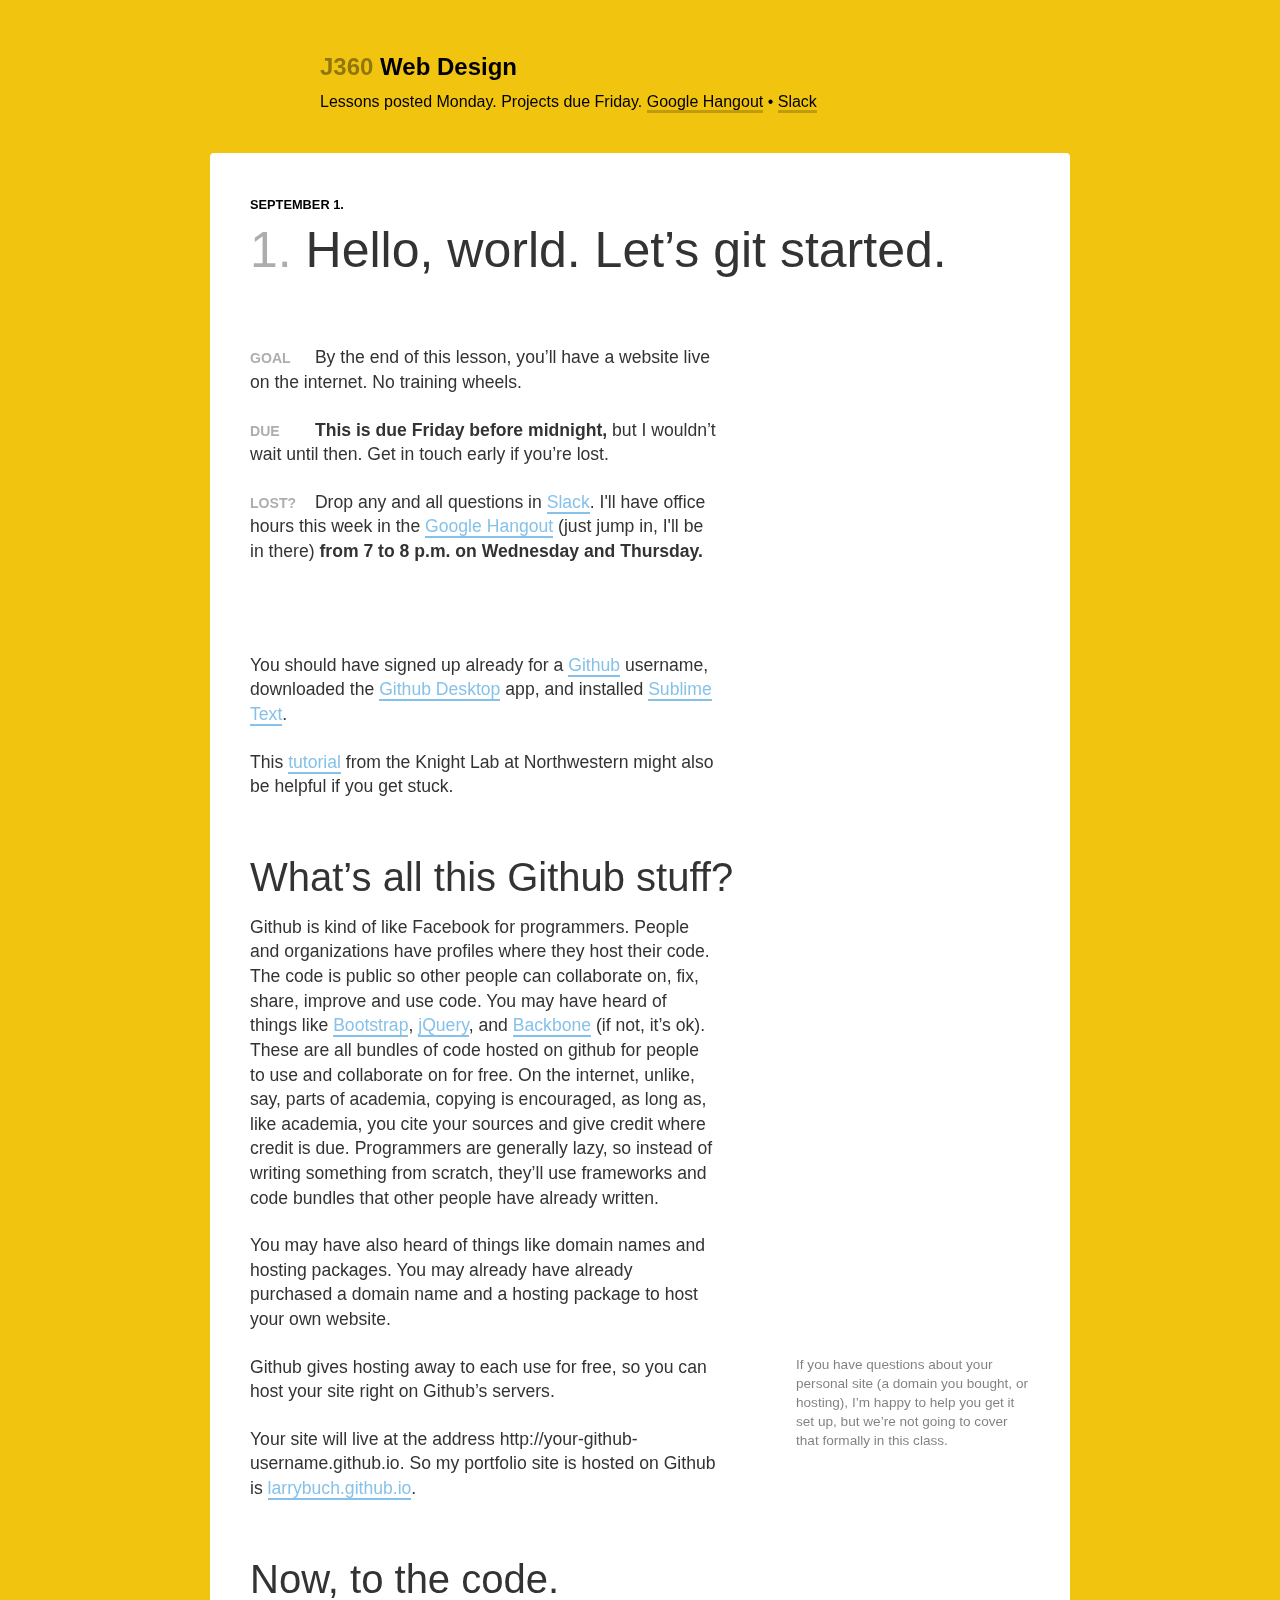
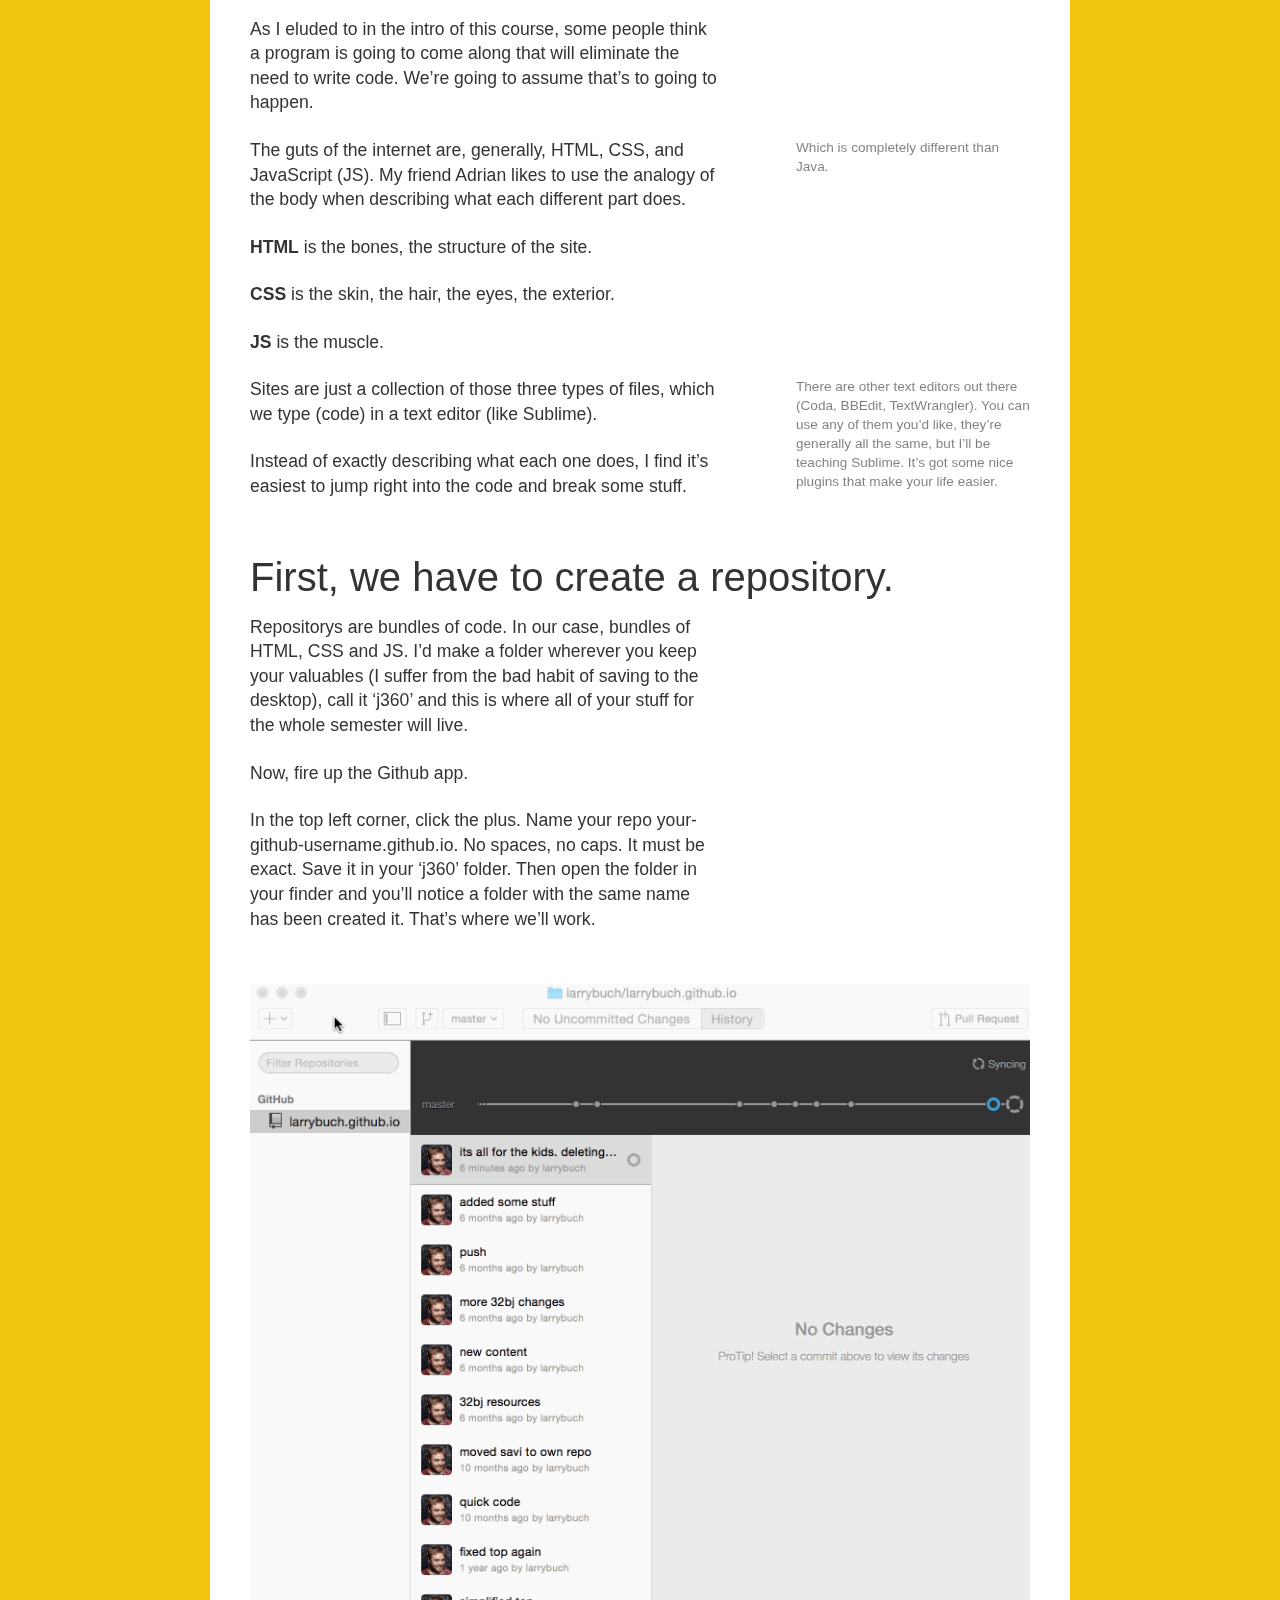
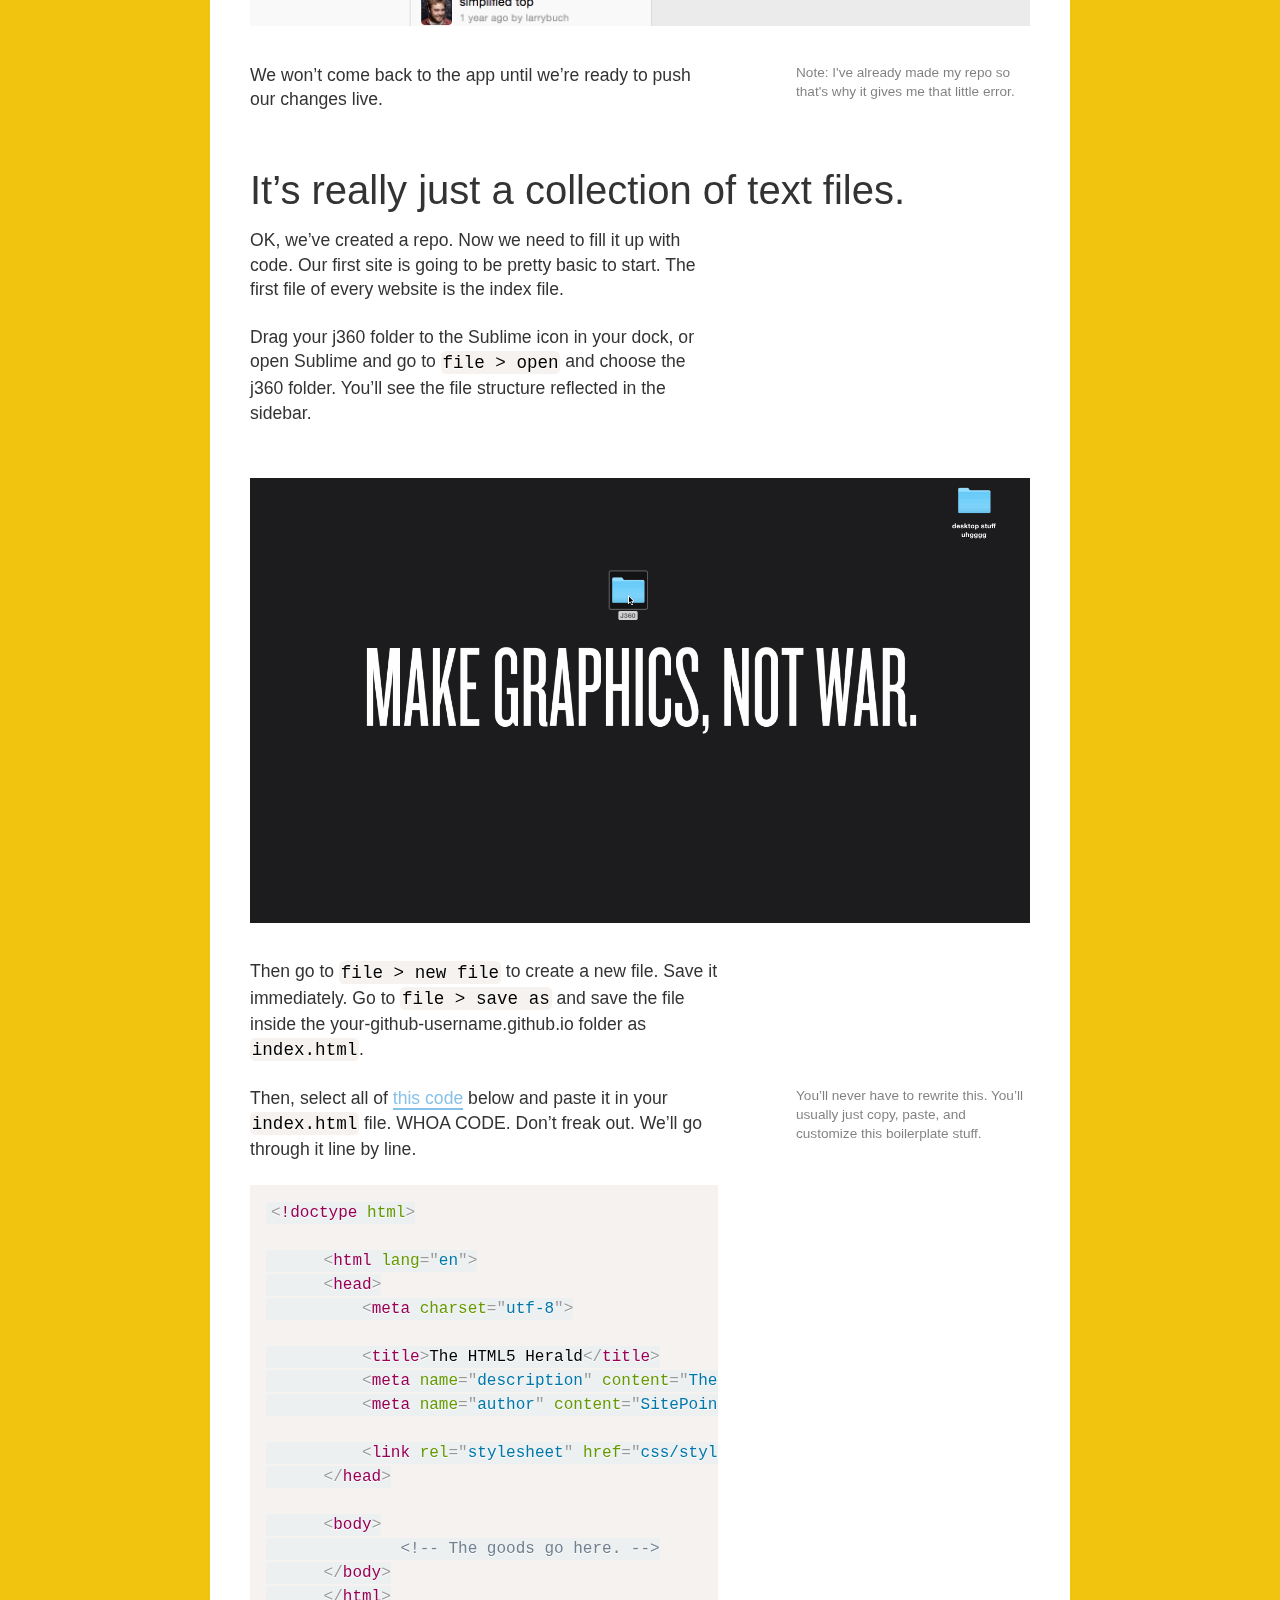
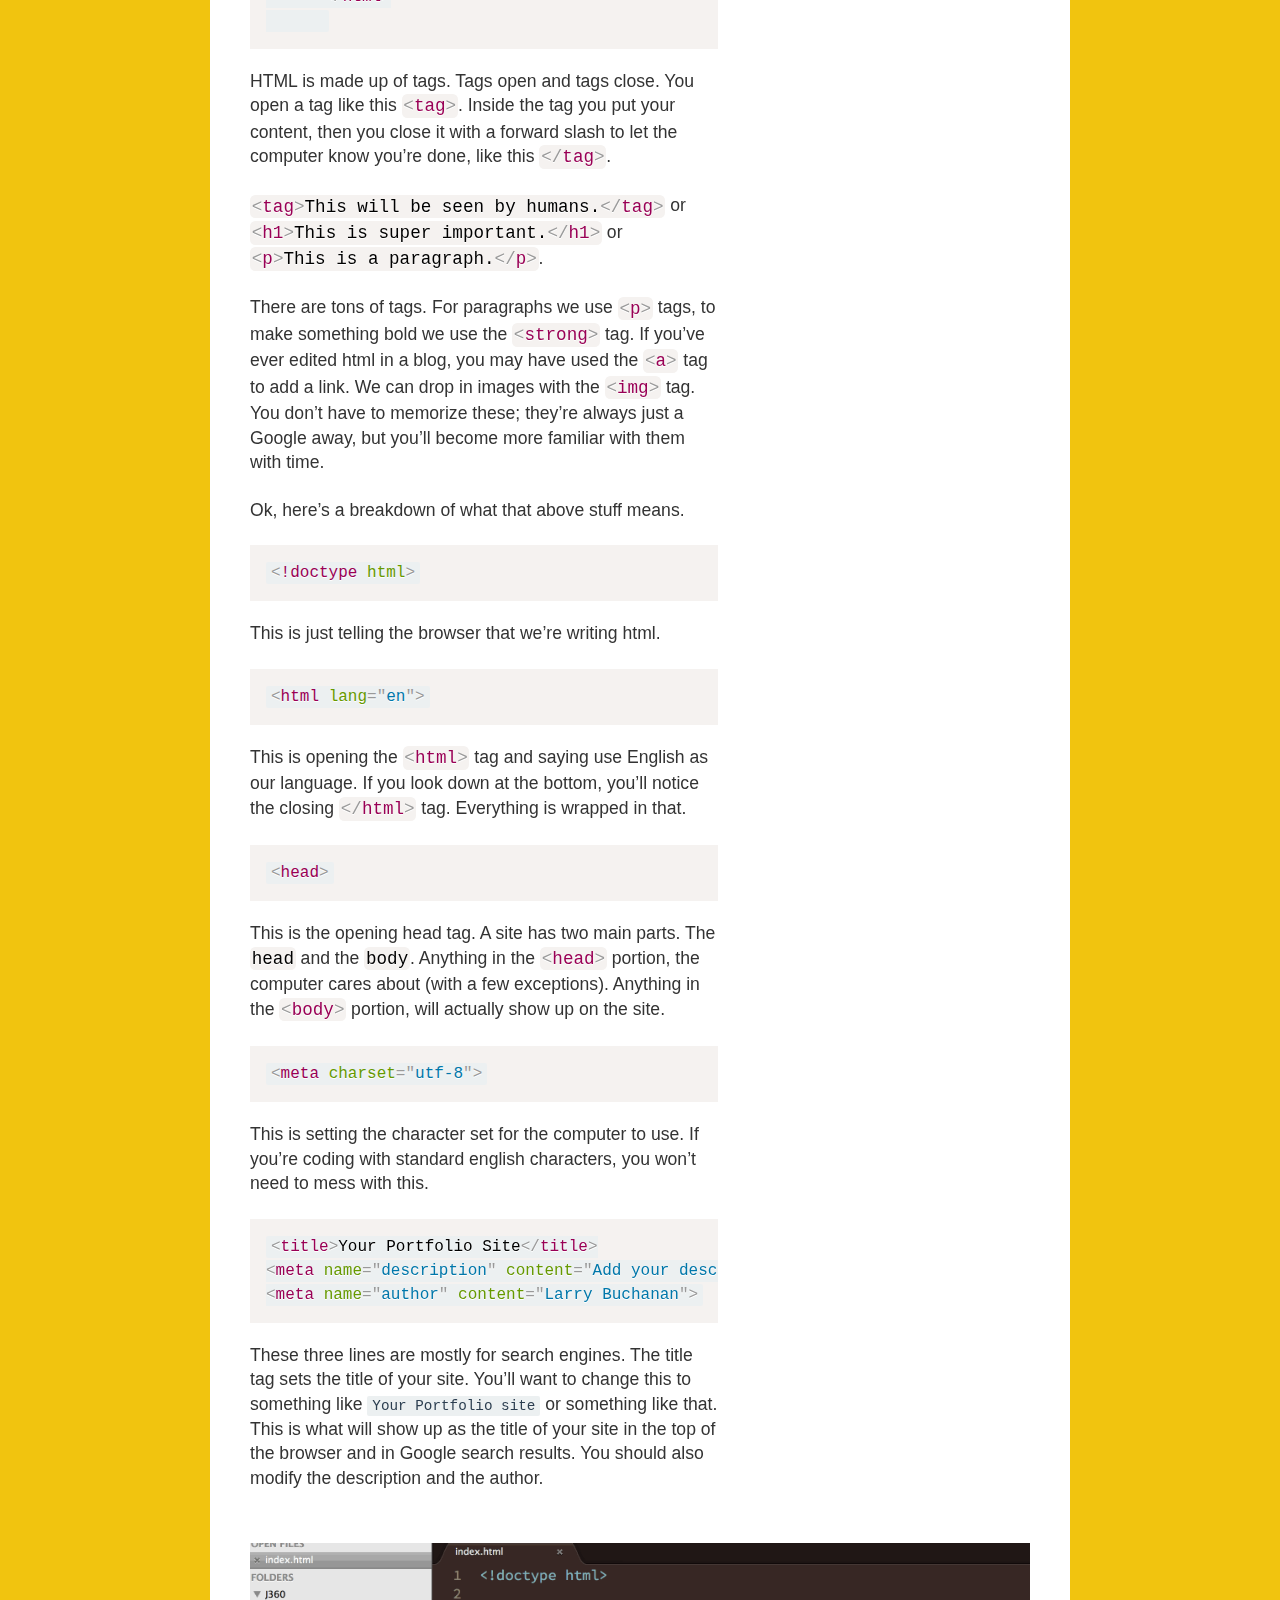
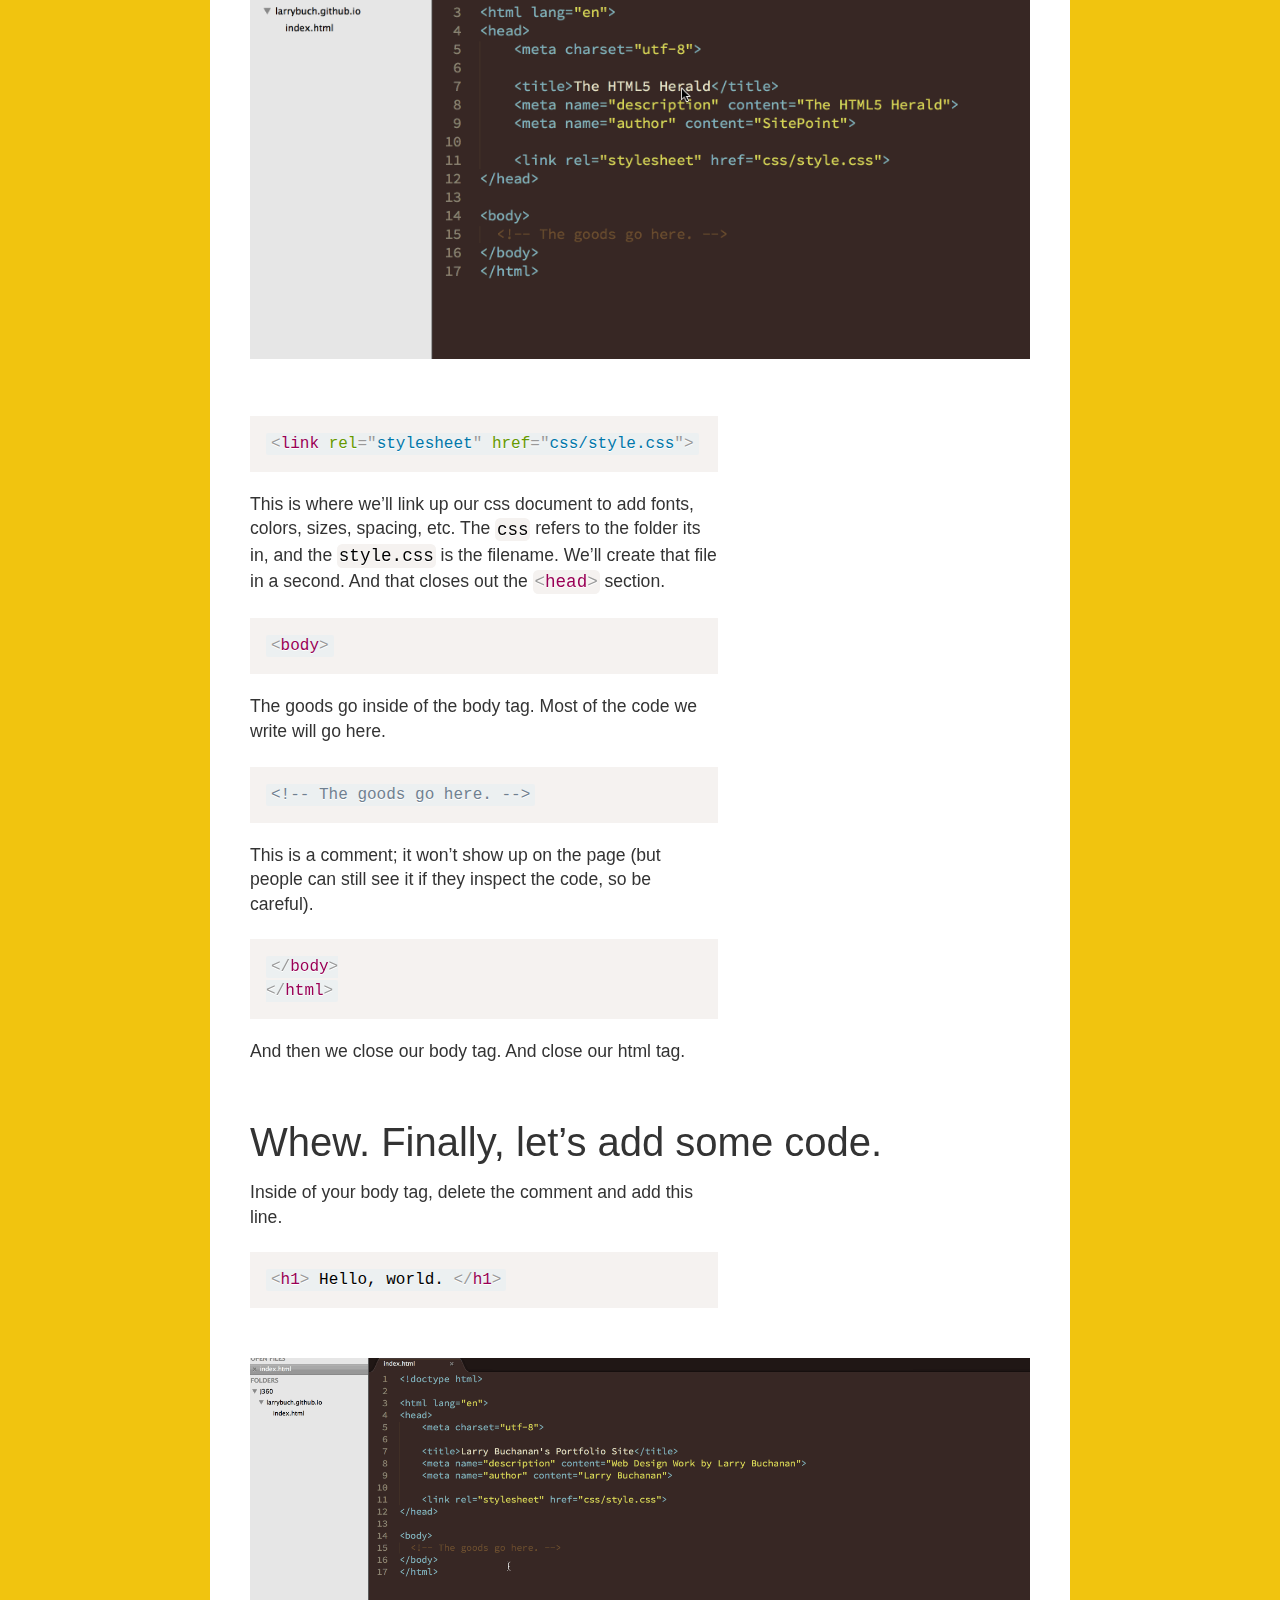
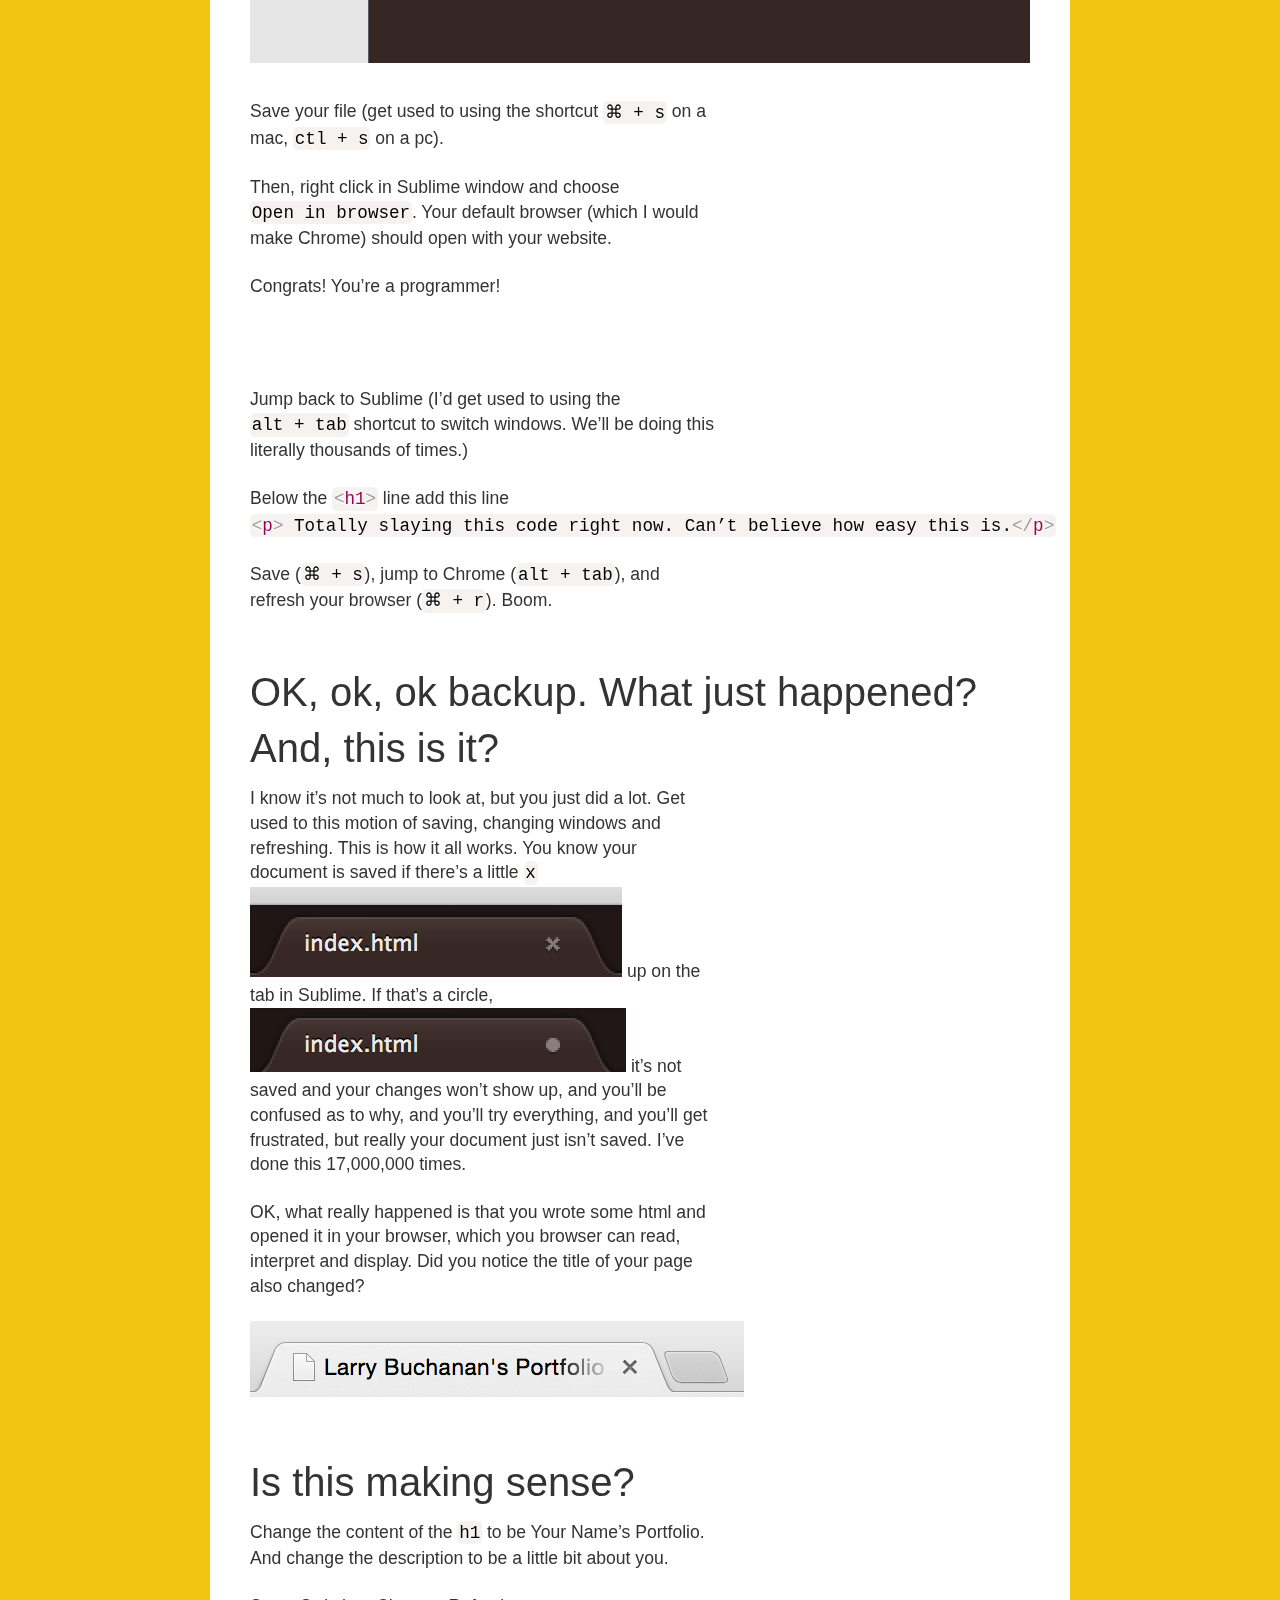
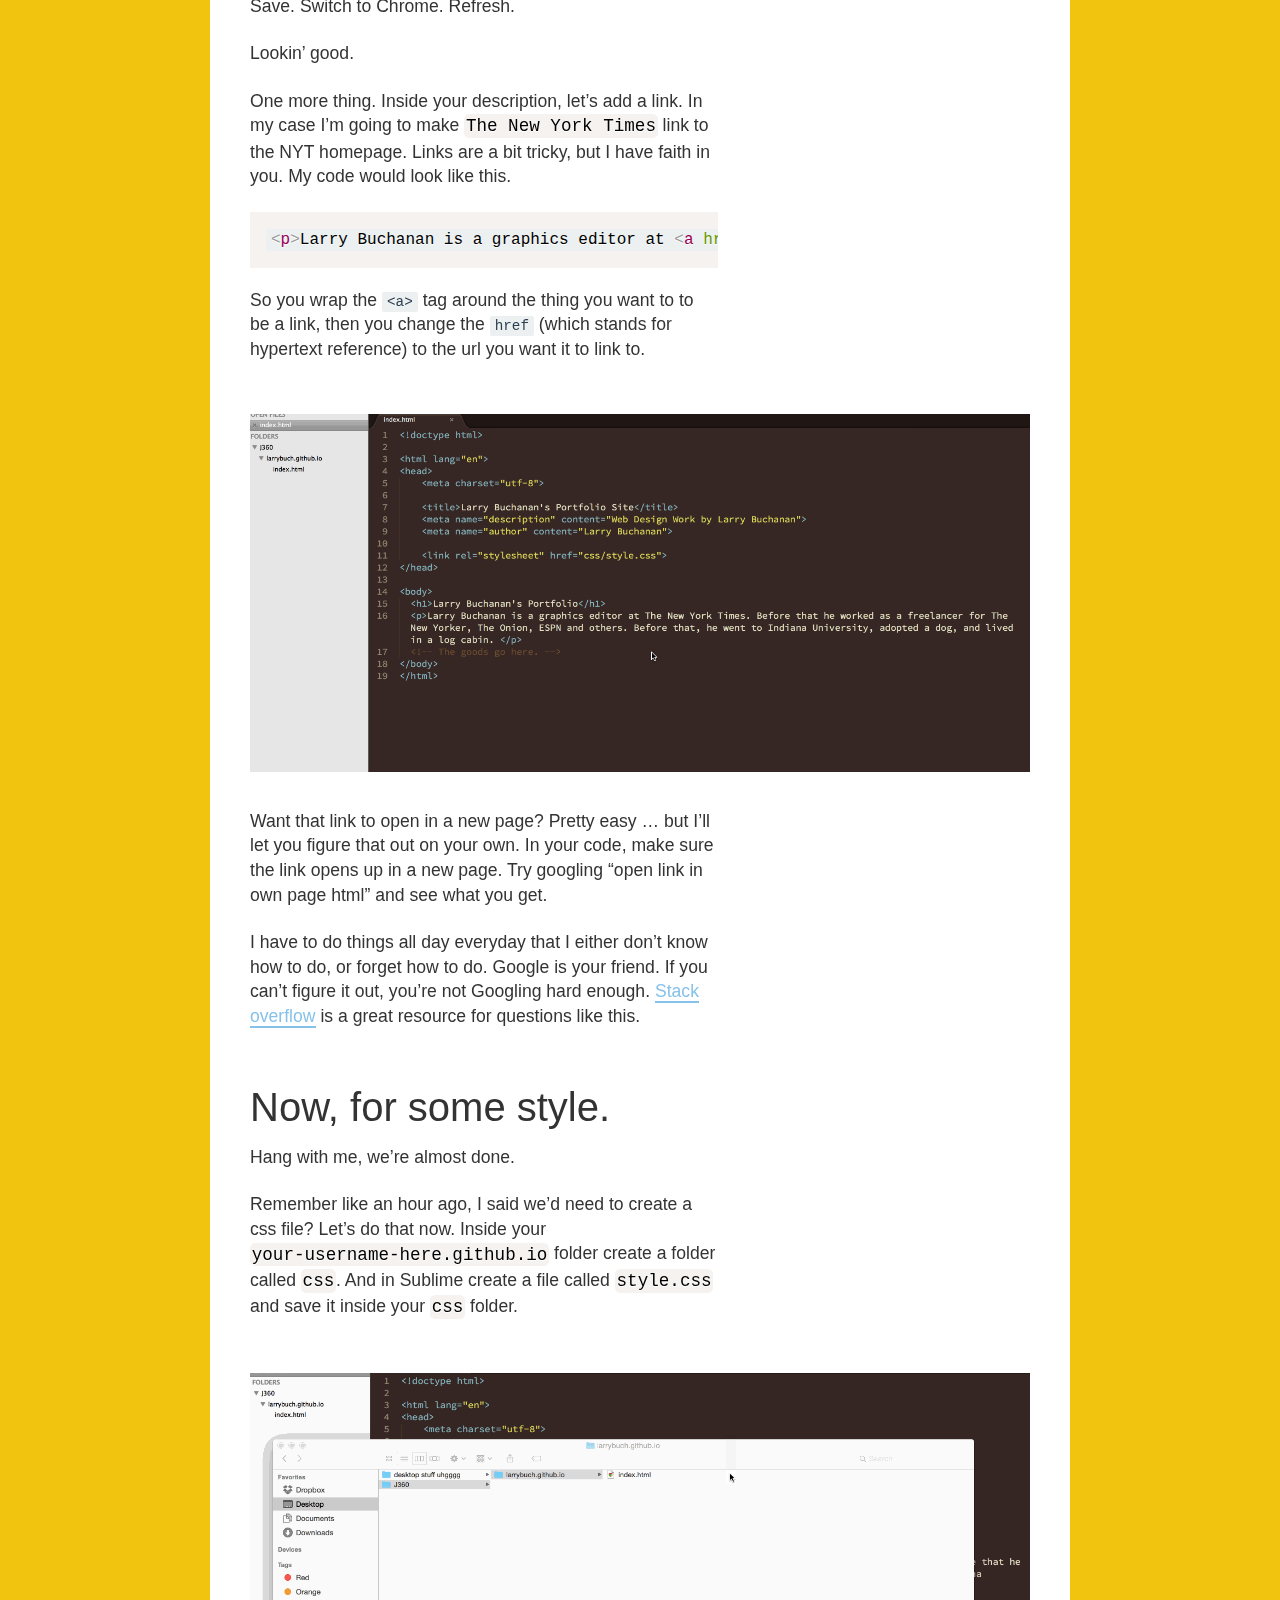
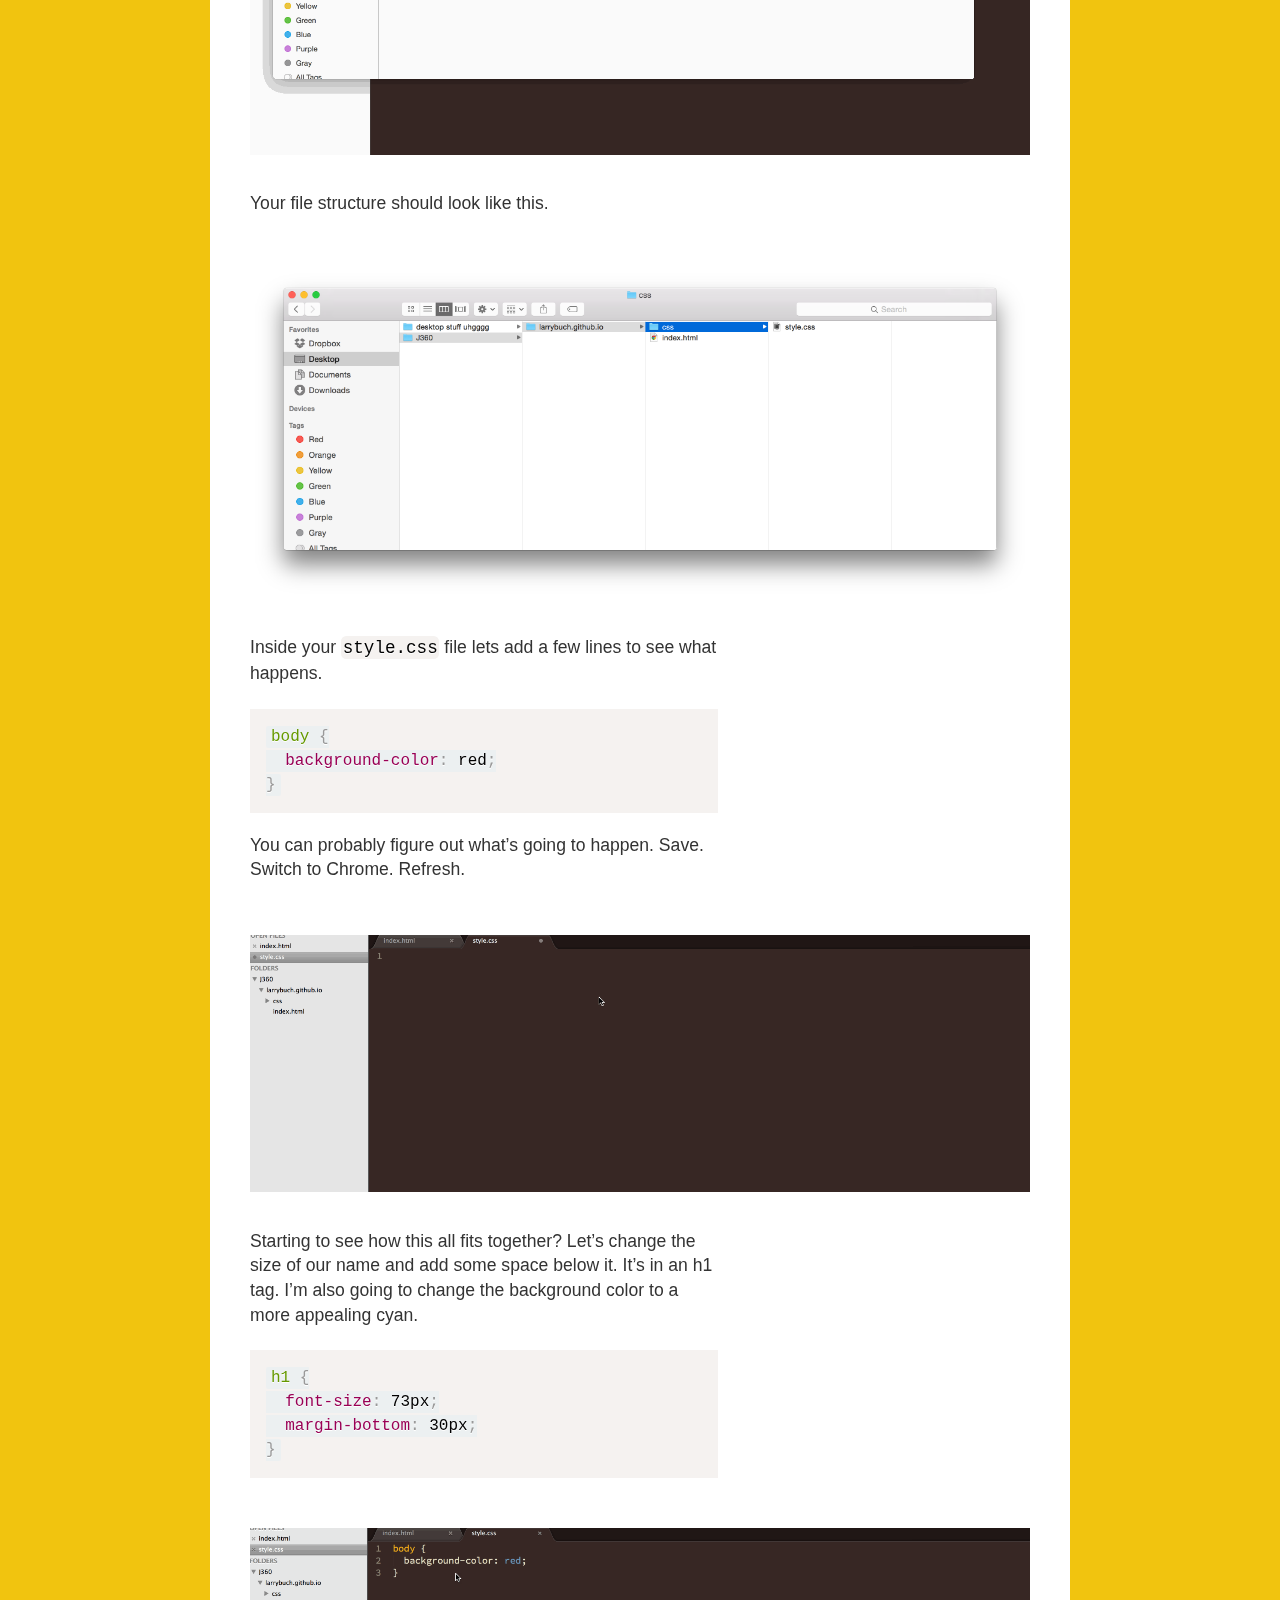
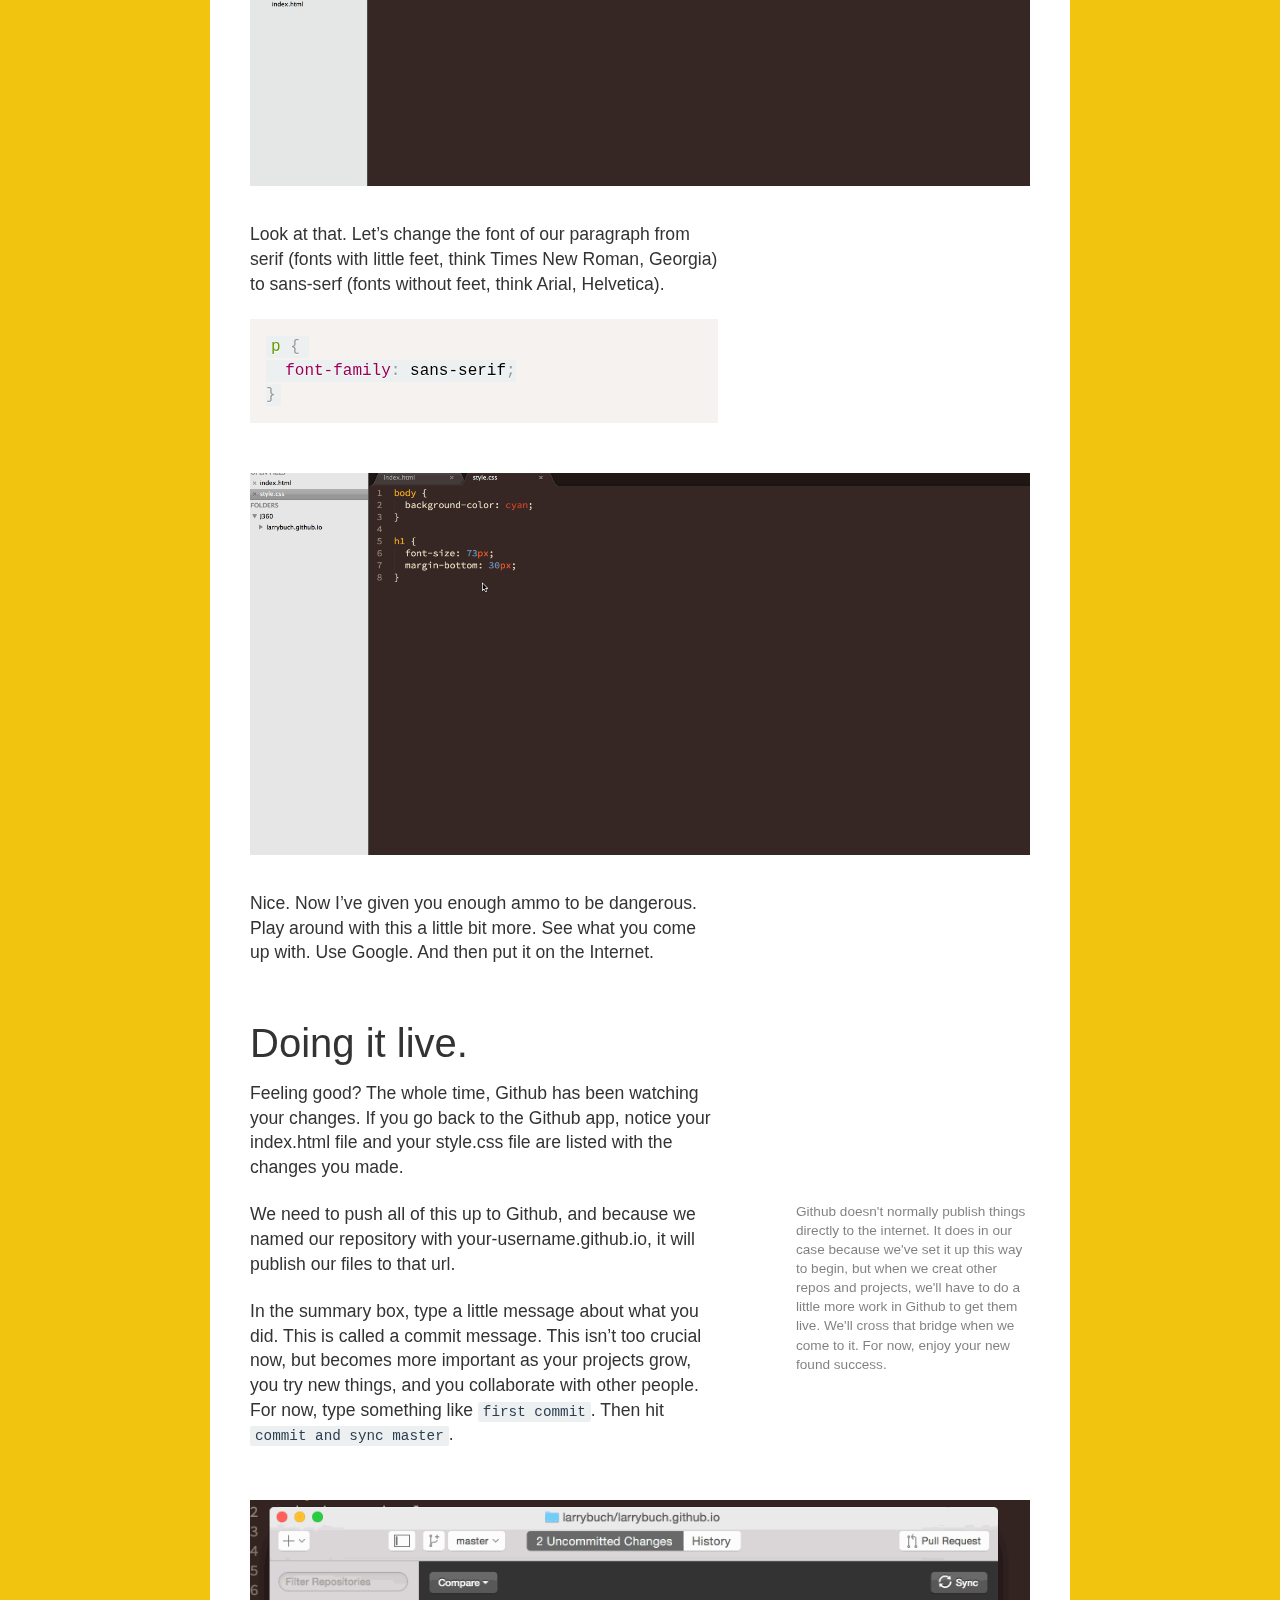
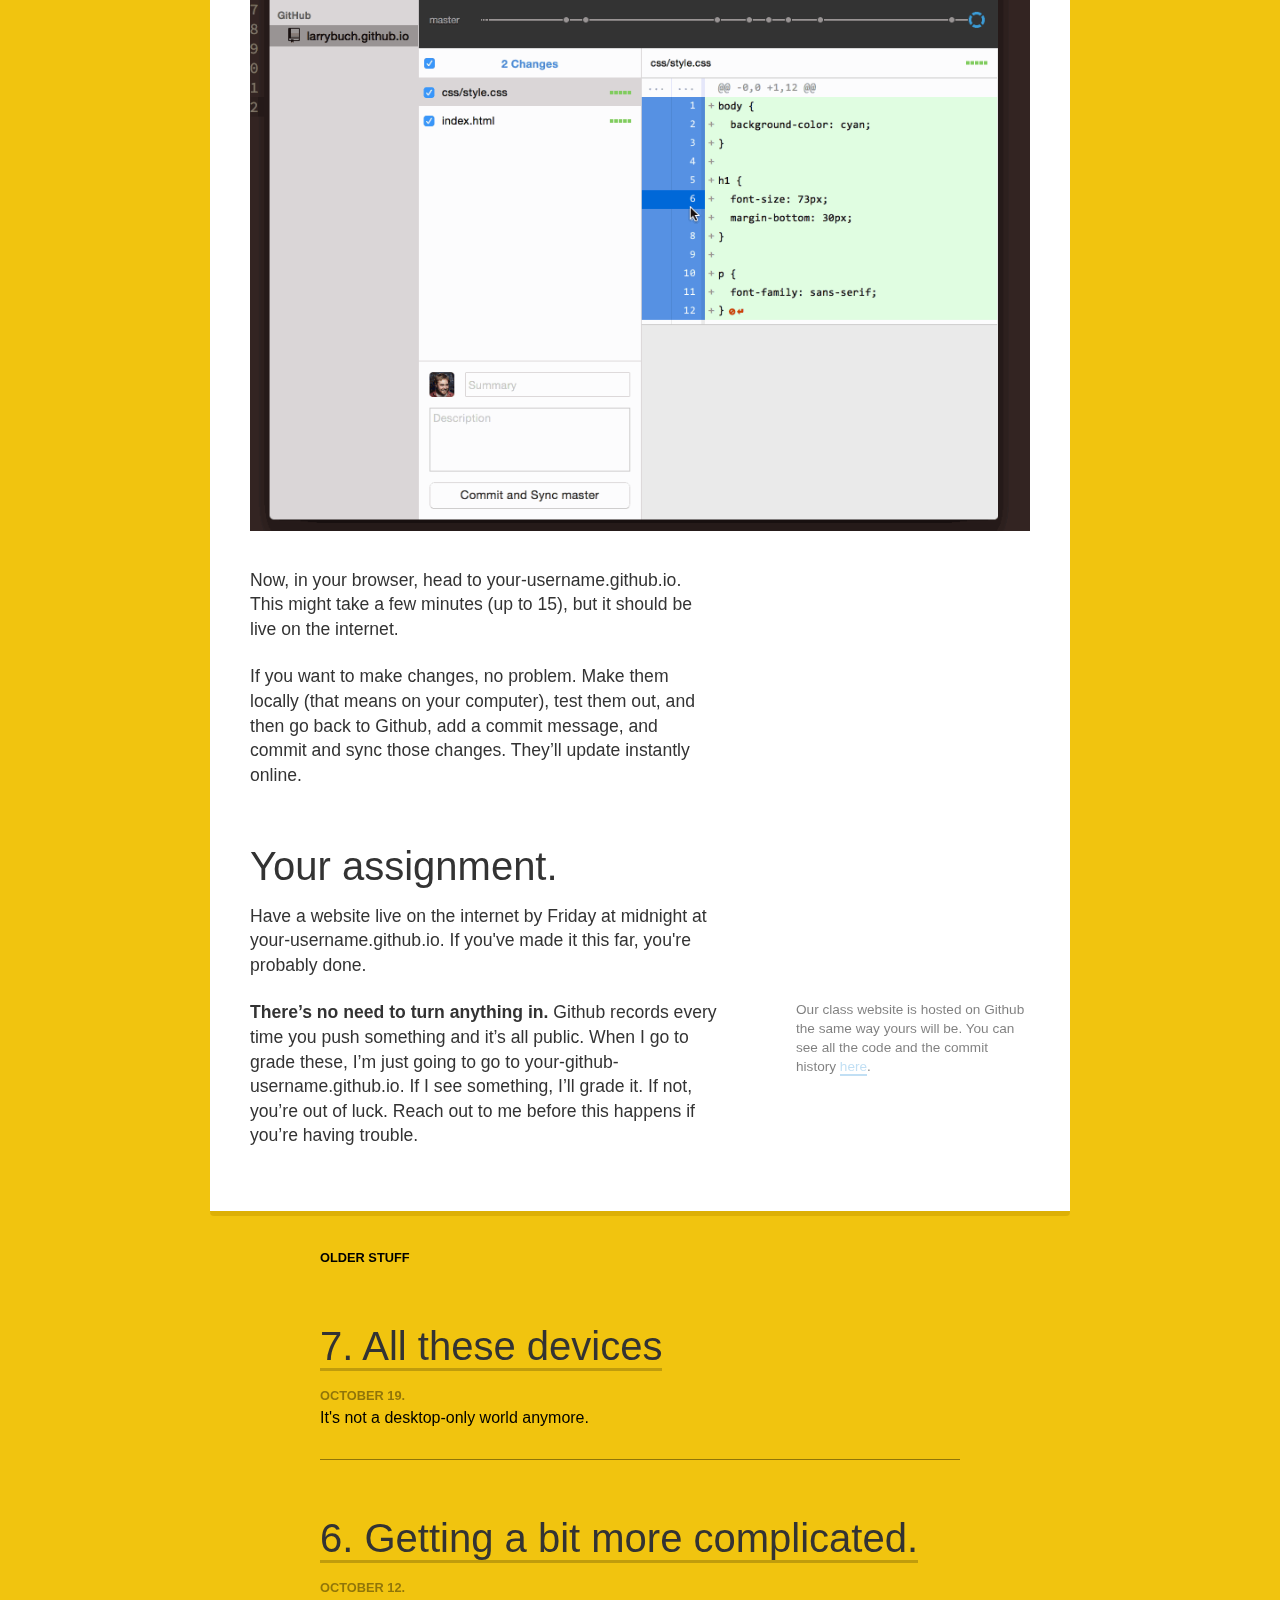
==== commit c753f83c: "lesson 8" ====
--- a/lesson-1/index.html
+++ b/lesson-1/index.html
@@ -281,6 +281,11 @@
   <div class="posts">
     <span class="kicker">older stuff</span>
     <div class="post">
+      <h3><a href="/lesson-7">7. All these devices</a></h3>
+      <span class="kicker light">October 19.</span>
+      <p>It's not a desktop-only world anymore.</p>
+    </div>
+    <div class="post">
       <h3><a href="/lesson-6">6. Getting a bit more complicated.</a></h3>
       <span class="kicker light">October 12.</span>
       <p>I'll give the you most of the HTML. You have to do the rest.</p>
